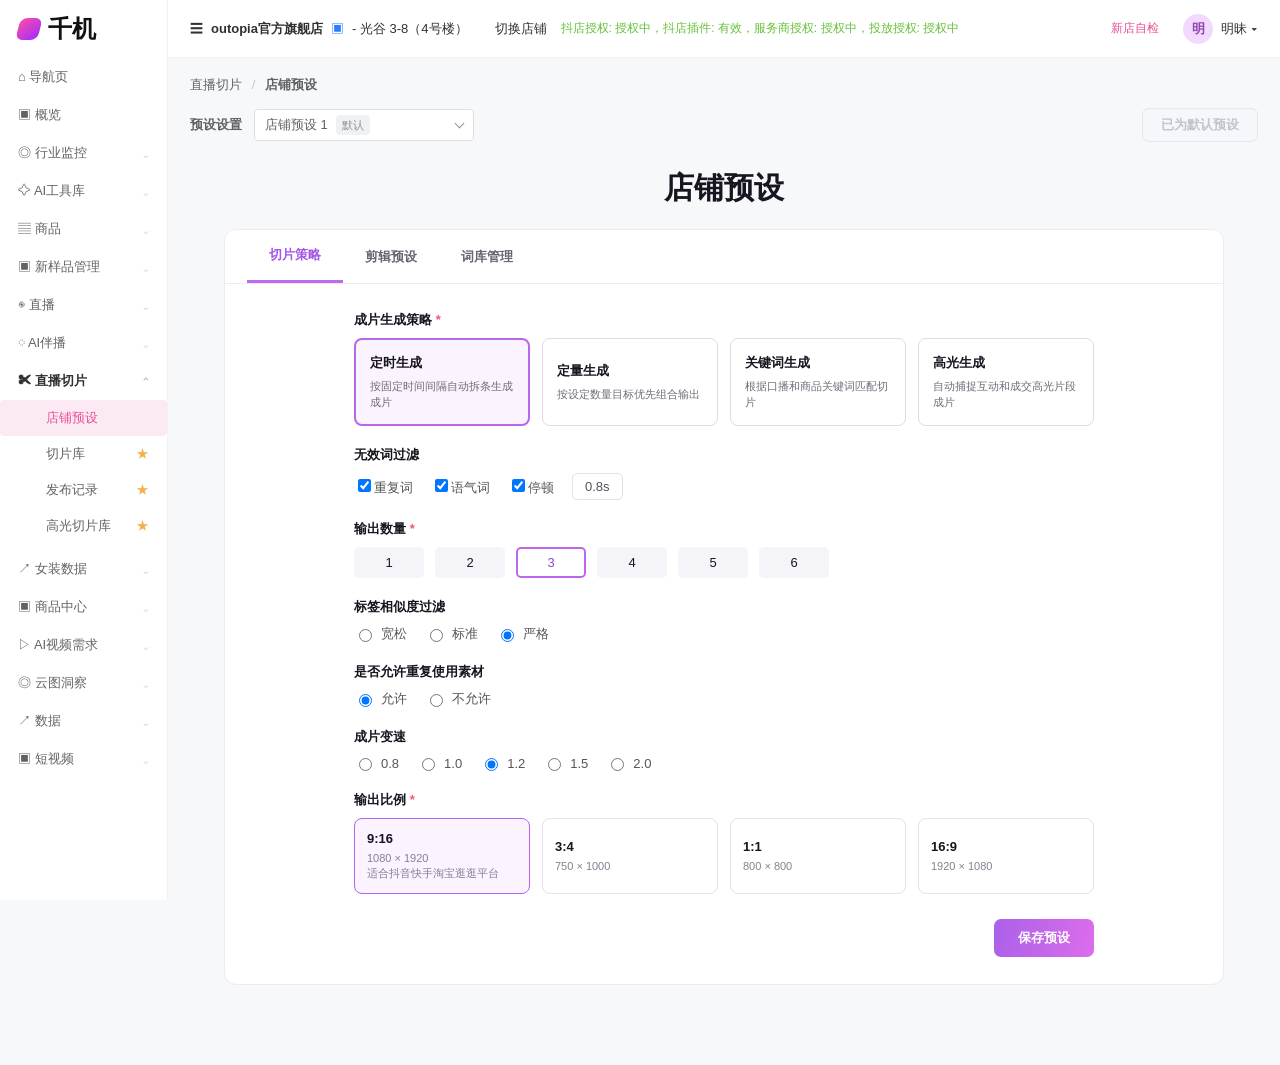
==== index.html @ 04acc9f8 "Publish AI auto slice shop presets prototype" ====
<!doctype html>
<html lang="zh-CN">
<head>
<meta charset="UTF-8"><meta name="viewport" content="width=device-width,initial-scale=1.0">
<title>AI 自动切片_店铺预设页</title>
<style>
:root{--pink:#e94f95;--pink2:#ff6aa8;--bg:#f7f8fa;--line:#edf0f4;--text:#303133;--muted:#909399;--green:#67c23a;--red:#f56c6c;--sidebar:#fff;--active:#fbeaf3}*{box-sizing:border-box}body{margin:0;background:var(--bg);color:var(--text);font:13px -apple-system,BlinkMacSystemFont,"PingFang SC","Microsoft YaHei",sans-serif}button,input,select{font:inherit}button{cursor:pointer;border:0;background:none;color:inherit}.shell{display:flex;min-height:100vh}.sidebar{width:168px;background:var(--sidebar);border-right:1px solid #f0f2f5;flex:none;position:sticky;top:0;height:100vh;overflow:auto}.logo{height:58px;display:flex;align-items:center;gap:8px;padding:0 18px;font-size:24px;font-weight:800;color:#111}.logo i{width:22px;height:22px;border-radius:7px;background:linear-gradient(135deg,#ff4da6,#a12cff);transform:skewX(-14deg)}.menu{width:100%;display:flex;align-items:center;gap:8px;padding:10px 18px;color:#606266;text-align:left}.menu:hover{background:#fafafa}.menu.active{color:#303133;font-weight:600}.caret{margin-left:auto;color:#c0c4cc}.sub{padding:0 0 6px}.sub button{width:100%;display:flex;align-items:center;justify-content:space-between;padding:9px 18px 9px 46px;color:#606266;text-align:left}.sub button.active{background:var(--active);color:var(--pink);border-radius:4px}.star{color:#f2b24d}.main{flex:1;min-width:0}.top{height:58px;background:#fff;border-bottom:1px solid #f0f2f5;display:flex;align-items:center;justify-content:space-between;padding:0 22px}.store{display:flex;align-items:center;gap:8px;color:#303133}.store b{font-weight:600}.auth{color:#67c23a;font-size:12px}.right{display:flex;align-items:center;gap:18px}.check{color:var(--pink);font-size:12px}.user{display:flex;align-items:center;gap:8px}.avatar{width:30px;height:30px;border-radius:50%;background:#f3d9ff;color:#8e44ad;display:grid;place-items:center;font-weight:700}.content{padding:18px 22px 40px}.crumb{color:#606266;margin-bottom:16px}.crumb span{color:#c0c4cc;margin:0 6px}.filters{display:flex;gap:14px;align-items:center;flex-wrap:wrap;margin-bottom:16px}.label{color:#606266}.date,.input,.select{height:32px;border:1px solid #dcdfe6;border-radius:4px;background:#fff;padding:0 10px;color:#606266}.date{width:240px}.input{width:170px}.select{width:140px}.search{height:32px;padding:0 16px;background:var(--pink);color:#fff;border-radius:4px}.reset{height:32px;padding:0 16px;border:1px solid #dcdfe6;background:#fff;border-radius:4px}.table{width:100%;border-collapse:collapse;min-width:980px}.table th{text-align:left;color:#909399;font-weight:500;padding:13px 12px;border-bottom:1px solid var(--line);background:#fafafa}.table td{padding:18px 12px;border-bottom:1px solid var(--line);vertical-align:middle}.source{display:flex;align-items:center;gap:10px}.thumb{width:42px;height:42px;border-radius:4px;background:#f2e3d6;display:grid;place-items:center;position:relative;overflow:hidden}.thumb:before{content:"";width:20px;height:20px;border-radius:50%;background:#d9b59a}.thumb:after{content:"▶";position:absolute;color:#fff;font-size:12px;text-shadow:0 1px 3px #0008}.meta b{display:block;font-weight:600}.meta small{color:#909399}.badge{display:inline-flex;align-items:center;gap:4px;border:1px solid;border-radius:3px;padding:1px 7px;font-size:12px}.ok{color:#67c23a;border-color:#c2e7b0;background:#f0f9eb}.bad{color:#f56c6c;border-color:#fbc4c4;background:#fef0f0}.run{color:#e6a23c;border-color:#f5dab1;background:#fdf6ec}.progress{display:flex;align-items:center;gap:10px;color:#606266}.bar{width:110px;height:6px;background:#f2f2f2;border-radius:6px;overflow:hidden}.bar i{display:block;height:100%;background:var(--pink)}.view{color:var(--pink)}.delete{color:var(--pink);margin-left:10px}.pager{display:flex;justify-content:flex-end;align-items:center;gap:10px;margin-top:16px;color:#606266}.pager select,.pager input{height:30px;border:1px solid #dcdfe6;border-radius:4px;background:#fff}.page{width:30px;height:30px;border:1px solid #dcdfe6;border-radius:4px;background:#fff}.page.current{background:var(--pink);color:#fff;border-color:var(--pink)}.toast{position:fixed;top:20px;left:50%;transform:translateX(-50%) translateY(-8px);background:#fff;border:1px solid #ebeef5;box-shadow:0 4px 16px #0001;border-radius:4px;padding:10px 16px;opacity:0;transition:.2s}.toast.show{opacity:1;transform:translateX(-50%)}.modal{position:fixed;inset:0;background:#0004;display:none;place-items:center}.modal.show{display:grid}.box{width:460px;background:#fff;border-radius:6px;padding:22px}.box h3{margin:0 0 16px}.box input,.box textarea{width:100%;border:1px solid #dcdfe6;border-radius:4px;padding:8px}.box textarea{height:90px;margin-top:12px}.box-actions{display:flex;justify-content:flex-end;gap:8px;margin-top:16px}@media(max-width:900px){.sidebar{display:none}.filters{align-items:stretch}.date,.input,.select{width:100%}}
</style>
<style>
.preset-page{background:#f7f8fa;min-height:calc(100vh - 95px);padding:8px 34px 40px;color:#17151f}.preset-hero{text-align:center;margin:4px 0 20px}.preset-hero h1{font-size:30px;margin:0 0 5px;font-weight:800}.preset-hero p{margin:0;color:#777487}.preset-modes{display:flex;background:#fff;border-radius:12px;box-shadow:0 5px 18px #391e570f;width:500px;max-width:100%;margin:0 auto 20px;padding:5px}.preset-modes button{flex:1;padding:12px;border-radius:10px;color:#55505f;font-weight:600}.preset-modes button.on{background:linear-gradient(100deg,#ad65ed,#de6fee);color:#fff}.preset-card{background:#fff;border:1px solid #eceaf2;border-radius:12px;max-width:1000px;margin:auto}.preset-tabs{display:flex;border-bottom:1px solid #eceaf2;padding:0 22px}.preset-tabs button{padding:16px 22px;color:#696573;font-weight:600}.preset-tabs button.on{color:#a356e7;border-bottom:3px solid #bf6bef}.preset-form{max-width:850px;margin:auto;padding:27px 55px}.preset-form>label{display:block;font-weight:700;margin:0 0 9px}.preset-form>label:not(:first-child){margin-top:20px}.preset-form em{color:#f05575;font-style:normal}.preset-select{width:100%;text-align:left;border:1px solid #dedbe6;border-radius:7px;height:40px;padding:0 13px;color:#aaa;background:#fff}.preset-checks,.preset-radios{display:flex;gap:18px;align-items:center;flex-wrap:wrap;color:#555}.preset-checks a{color:#a356e7}.preset-checks span{border:1px solid #e3e0e8;border-radius:5px;padding:5px 12px;color:#56515e}.preset-pills{display:flex;gap:11px}.preset-pills button{width:70px;height:31px;background:#f5f4f8;border-radius:5px}.preset-pills button.on{background:#fff;border:2px solid #bc67ec;color:#8e46cb}.preset-strategy{display:grid;grid-template-columns:repeat(4,1fr);gap:12px}.preset-strategy button{border:1px solid #dedbe6;border-radius:8px;text-align:left;padding:14px}.preset-strategy button.on{border:2px solid #b966e9;background:#fbf4ff}.preset-strategy b{display:block;margin-bottom:6px}.preset-strategy small{color:#716c79;line-height:1.4}.preset-radios label{display:flex;gap:6px;align-items:center}.preset-ratios{display:grid;grid-template-columns:repeat(4,1fr);gap:12px}.preset-ratios button{border:1px solid #e5e1ea;border-radius:8px;text-align:left;padding:12px;min-height:72px}.preset-ratios button.on{border-color:#b762ea;background:#fbf3ff}.preset-ratios b{display:block}.preset-ratios small{display:block;color:#85818e;font-size:11px;margin-top:5px;line-height:1.35}.preset-actions{display:flex;justify-content:flex-end;gap:9px;margin-top:25px}.preset-actions>button:first-child:not(.primary-preset){border:1px solid #e0dce7;border-radius:7px;padding:9px 20px;background:#fff}.primary-preset{background:linear-gradient(100deg,#aa61e9,#dc6deb);color:#fff;border-radius:7px;padding:10px 24px;font-weight:700}.default-preset-btn{border:1px solid #dcdfe6;border-radius:7px;padding:10px 20px;background:#fff;color:#606266;font-weight:600;cursor:pointer}.default-preset-btn:hover:not(:disabled){border-color:#e94f95;color:#e94f95}.default-preset-btn:disabled{background:#f5f7fa;border-color:#e4e7ed;color:#c0c4cc;cursor:not-allowed}@media(max-width:700px){.preset-page{padding:10px 12px}.preset-form{padding:24px 18px}.preset-strategy,.preset-ratios{grid-template-columns:1fr 1fr}.preset-pills{flex-wrap:wrap}}
</style><style>.preset-modes button:first-child{display:none!important}.preset-modes{width:360px!important}</style><style id="editor-css">
.ed{display:flex;flex-direction:column;height:calc(100vh - 54px);background:#f4f5f7;color:#1d1a24;margin:-8px -34px -40px}.ed-top{height:52px;background:#fff;border-bottom:1px solid #eceaf1;display:flex;align-items:center;padding:0 16px;gap:12px}.ed-top .back{border:1px solid #e4e0ea;border-radius:6px;height:30px;padding:0 10px;color:#5c5666}.ed-top b{font-size:15px}.ed-top .spacer{flex:1}.ed-next{background:#e94f95;color:#fff;border-radius:6px;height:32px;padding:0 16px;font-weight:600}.ed-body{flex:1;display:grid;grid-template-columns:92px 1fr 320px;min-height:0}.ed-tools{background:#fff;border-right:1px solid #eceaf1;display:flex;flex-direction:column;padding:8px 6px;gap:4px}.ed-tools button{border-radius:8px;padding:10px 4px;color:#5d5866;font-size:12px;line-height:1.25}.ed-tools button.on{background:#fff0f6;color:#e94f95;font-weight:700}.ed-stage{display:flex;flex-direction:column;min-width:0;background:#f7f8fa}.ed-stage-bar{display:flex;justify-content:flex-end;gap:8px;padding:10px 14px}.ed-stage-bar button{border:1px solid #e4e0ea;background:#fff;border-radius:6px;height:28px;padding:0 10px;font-size:12px;color:#5c5666}.ed-canvas-wrap{flex:1;display:flex;align-items:center;justify-content:center;min-height:0}.ed-canvas{width:240px;aspect-ratio:9/16;background:linear-gradient(180deg,#2a2433,#16131c);border-radius:10px;box-shadow:0 12px 30px #1b12261f;position:relative;overflow:hidden;color:#fff}.ed-canvas .cap{position:absolute;left:8%;right:8%;bottom:18%;text-align:center;font-weight:800;font-size:18px;text-shadow:0 2px 0 #000,0 0 8px #000;line-height:1.25}.ed-canvas .badge{position:absolute;left:10px;top:10px;background:#e94f95;border-radius:4px;font-size:11px;padding:2px 6px}.ed-side{background:#fff;border-left:1px solid #eceaf1;display:flex;flex-direction:column;min-height:0}.ed-side h3{margin:0;padding:12px 14px 8px;font-size:14px;display:flex;align-items:center;justify-content:space-between}.ed-switch{width:36px;height:20px;border-radius:10px;background:#e94f95;position:relative}.ed-switch i{position:absolute;right:2px;top:2px;width:16px;height:16px;border-radius:50%;background:#fff}.ed-side .add{margin:0 14px 8px;border:1px dashed #e94f95;color:#e94f95;border-radius:6px;height:32px;font-weight:600}.ed-list{overflow:auto;flex:1;padding:0 10px 8px}.ed-item{border:1px solid #eeeaf2;border-radius:8px;padding:8px;margin-bottom:8px;cursor:pointer}.ed-item.on{border-color:#e94f95;background:#fff7fb}.ed-item header{display:flex;justify-content:space-between;color:#8a8494;font-size:11px;margin-bottom:4px}.ed-item header button{color:#c4becb}.ed-item input{width:100%;border:0;background:transparent;font-weight:600;color:#241f2b}.ed-props{border-top:1px solid #eeeaf2;padding:10px 14px 12px;display:grid;grid-template-columns:1fr 1fr;gap:8px}.ed-props label{font-size:11px;color:#7a7484;display:flex;flex-direction:column;gap:4px}.ed-props input,.ed-props select{border:1px solid #e6e2eb;border-radius:5px;height:28px;padding:0 6px;background:#fff}.ed-props .full{grid-column:1/-1}.ed-seg{display:flex;background:#f4f2f6;border-radius:6px;padding:2px}.ed-seg button{flex:1;height:26px;border-radius:5px;color:#666}.ed-seg button.on{background:#fff;color:#e94f95;font-weight:700}.ed-tl{height:168px;background:#fff;border-top:1px solid #eceaf1;display:flex;flex-direction:column}.ed-tl-bar{height:40px;display:flex;align-items:center;gap:6px;padding:0 10px;border-bottom:1px solid #f0eef3}.ed-tl-bar button{width:28px;height:28px;border-radius:6px;color:#5d5866}.ed-tl-bar button:hover{background:#f6f4f8}.ed-time{margin-left:8px;font-variant-numeric:tabular-nums;color:#3d3846;font-size:12px}.ed-tl-bar .spacer{flex:1}.ed-zoom{width:110px}.ed-track{flex:1;position:relative;margin:10px 12px;background:#f7f5f9;border-radius:8px;overflow:hidden}.ed-clip{position:absolute;top:16px;bottom:16px;left:4%;background:linear-gradient(90deg,#ffd6e8,#f7b4d2);border-radius:6px;border:1px solid #e94f95}.ed-playhead{position:absolute;top:0;bottom:0;width:2px;background:#e94f95}.ed-playhead:before{content:"";position:absolute;top:0;left:-5px;border:6px solid transparent;border-top-color:#e94f95}.ed-panel-note{padding:16px;color:#6d6776;font-size:13px;line-height:1.6}
<style id="editor-embedded-fix">.preset-form:has(.ed){padding:0!important;max-width:none!important}.preset-form .ed{margin:0;height:760px;min-height:0;border-radius:0 0 12px 12px}.preset-form:has(.ed){border-radius:0 0 12px 12px}</style><style id="lexicon-css">
.lex{padding:22px 34px 34px;min-height:620px;color:#303133}
.lex-head{display:flex;align-items:baseline;gap:12px;margin-bottom:18px}
.lex-head b{font-size:16px;font-weight:700}
.lex-head span{color:#909399;font-size:13px}
.lex-bar{display:flex;align-items:center;gap:12px;margin-bottom:16px}
.lex-search{position:relative;width:280px}
.lex-search input{width:100%;height:32px;border:1px solid #dcdfe6;border-radius:4px;padding:0 32px 0 12px;outline:none}
.lex-search input:focus{border-color:#e94f95}
.lex-search i{position:absolute;right:10px;top:8px;color:#c0c4cc;font-style:normal}
.lex-bar .spacer{flex:1}
.lex-btn{height:32px;padding:0 16px;border-radius:4px;font-size:13px}
.lex-btn.ghost{background:#fff;border:1px solid #f5c2d6;color:#e94f95}
.lex-btn.solid{background:#e94f95;color:#fff}
.lex-pools{display:grid;grid-template-columns:1fr 1fr;gap:20px;margin-top:10px}
.lex-pool{border:1px solid #e8e6ef;border-radius:10px;background:#fff;padding:16px;min-height:360px;display:flex;flex-direction:column}
.lex-pool-header{display:flex;align-items:center;justify-content:space-between;margin-bottom:14px;padding-bottom:10px;border-bottom:1px dashed #edeaf2}
.lex-pool-title{display:flex;align-items:center;gap:8px;font-weight:700;font-size:14px}
.lex-pool-title i{width:8px;height:8px;border-radius:50%;display:inline-block}
.lex-pool.hot .lex-pool-title i{background:#e94f95}
.lex-pool.forbidden .lex-pool-title i{background:#f56c6c}
.lex-pool-count{font-size:12px;color:#909399}
.lex-tags{display:flex;flex-wrap:wrap;gap:10px;align-content:flex-start;flex:1}
.lex-tag{position:relative;display:inline-flex;align-items:center;background:#f7f6fa;border:1px solid #e4e0ec;border-radius:6px;padding:7px 14px;font-size:13px;color:#303133;transition:all .15s;cursor:default}
.lex-tag:hover{background:#fff;border-color:#e94f95;box-shadow:0 2px 8px #e94f9518}
.lex-tag-del{position:absolute;top:-7px;right:-7px;width:16px;height:16px;border-radius:50%;background:#e94f95;color:#fff;font-size:11px;line-height:15px;text-align:center;display:none;cursor:pointer;border:1px solid #fff;box-shadow:0 1px 3px #0003}
.lex-pool.forbidden .lex-tag-del{background:#f56c6c}
.lex-tag:hover .lex-tag-del{display:block}
.lex-tag-del:hover{transform:scale(1.15)}.lex-upload-card{border:1px solid #ebe7f2;border-radius:8px;padding:14px;background:#faf9fc;display:flex;flex-direction:column;justify-content:space-between}.lex-add-tag{justify-content:center;min-width:34px;padding:7px 12px;color:#e94f95;border-style:dashed;background:#fff;cursor:pointer;font-weight:700}.lex-pool.forbidden .lex-add-tag{color:#f56c6c}.lex-add-tag:hover{background:#fff7f7}
.lex-empty{padding:40px;text-align:center;color:#c0c4cc}
.lex-mask{position:fixed;inset:0;background:#0006;display:flex;align-items:center;justify-content:center;z-index:50}
.lex-dialog{width:420px;background:#fff;border-radius:8px;padding:20px 22px}
.lex-dialog h4{margin:0 0 16px;font-size:16px}
.lex-dialog input{width:100%;height:36px;border:1px solid #dcdfe6;border-radius:4px;padding:0 12px}
.lex-dialog input:focus{border-color:#e94f95;outline:none}
.lex-dialog .row{display:flex;justify-content:flex-end;gap:10px;margin-top:18px}
.lex-count{margin-left:8px;color:#c0c4cc;font-size:12px}
.preset-setting .default-preset-btn{margin-left:auto;flex-shrink:0;min-height:32px;padding:7px 18px}
.preset-tab-actions{margin:0;padding:25px 55px 27px}.preset-form:has(#editorHost) .ed{height:672px}.preset-form:has(#lexiconHost) .lex{min-height:530px}.preset-tab-actions .primary-preset{flex-shrink:0}@media(max-width:700px){.preset-tab-actions{padding:24px 18px}}
</style><style id="preset-setting-css">.preset-setting{display:flex;align-items:center;gap:12px;margin:-2px 0 14px;color:#606266}.preset-setting[hidden]{display:none}.preset-setting label{font-weight:600}.preset-setting #presetSelect{display:none}.preset-picker{position:relative;width:220px}.preset-picker-trigger{display:flex;align-items:center;gap:8px;width:100%;height:32px;border:1px solid #dcdfe6;border-radius:4px;background:#fff;color:#606266;padding:0 10px;text-align:left}.preset-picker-trigger:focus-visible,.preset-picker-trigger[aria-expanded="true"]{outline:none;border-color:#e94f95}.preset-picker-arrow{margin-left:auto;width:7px;height:7px;border-right:1px solid #909399;border-bottom:1px solid #909399;transform:rotate(45deg);margin-top:-4px}.preset-default-badge{display:inline-flex;align-items:center;padding:2px 6px;background:#f0f1f3;border-radius:4px;color:#909399;font-size:11px;line-height:16px;font-weight:400;white-space:nowrap}.preset-picker-menu{position:absolute;top:calc(100% + 6px);left:0;right:0;z-index:20;padding:5px 0;border:1px solid #e4e7ed;border-radius:6px;background:#fff;box-shadow:0 6px 18px #00000014}.preset-picker-menu[hidden]{display:none}.preset-picker-option{display:flex;align-items:center;gap:8px;width:100%;padding:9px 12px;text-align:left;color:#606266}.preset-picker-option:hover,.preset-picker-option:focus-visible{outline:none;background:#f7f6fa}.preset-picker-option[aria-selected="true"]{color:#a356e7;background:#fbf4ff}</style></head><body>
<div class="shell"><aside class="sidebar"><div class="logo"><i></i>千机</div><button class="menu">⌂ 导航页</button><button class="menu">▣ 概览</button><button class="menu">◎ 行业监控 <span class="caret">⌄</span></button><button class="menu">✧ AI工具库 <span class="caret">⌄</span></button><button class="menu">▤ 商品 <span class="caret">⌄</span></button><button class="menu">▣ 新样品管理 <span class="caret">⌄</span></button><button class="menu">◉ 直播 <span class="caret">⌄</span></button><button class="menu">◌ AI伴播 <span class="caret">⌄</span></button><button class="menu active">✂ 直播切片 <span class="caret">⌃</span></button><div class="sub"><button data-tab="library">切片库 <span class="star">★</span></button><button data-tab="record">发布记录 <span class="star">★</span></button><button data-tab="highlight" class="active">高光切片库 <span class="star">★</span></button></div><button class="menu">↗ 女装数据 <span class="caret">⌄</span></button><button class="menu">▣ 商品中心 <span class="caret">⌄</span></button><button class="menu">▷ AI视频需求 <span class="caret">⌄</span></button><button class="menu">◎ 云图洞察 <span class="caret">⌄</span></button><button class="menu">↗ 数据 <span class="caret">⌄</span></button><button class="menu">▣ 短视频 <span class="caret">⌄</span></button></aside>
<main class="main"><header class="top"><div class="store">☰ <b>outopia官方旗舰店</b> <span style="color:#2f7cff">▣</span> - 光谷 3-8（4号楼）　<button id="switch">切换店铺</button><span class="auth">抖店授权: 授权中，抖店插件: 有效，服务商授权: 授权中，投放授权: 授权中</span></div><div class="right"><button class="check" id="selfCheck">新店自检</button><div class="user"><div class="avatar">明</div>明昧 ▾</div></div></header><section class="content"><div class="crumb">直播切片 <span>/</span> <b id="crumb">高光切片库</b></div><div id="presetSetting" class="preset-setting" hidden><label>预设设置</label><select id="presetSelect"><option>店铺预设 1</option><option>店铺预设 2</option></select><button class="default-preset-btn" id="btnSetDefault">作为默认预设</button></div><div id="panel"></div></section></main></div>
<div class="toast" id="toast"></div><div class="modal" id="modal"><div class="box"><h3>创建直播切片任务</h3><input id="session" placeholder="请输入直播场次 ID"><textarea id="desc" placeholder="可选，填写任务说明"></textarea><div class="box-actions"><button class="reset" id="cancel">取消</button><button class="search" id="save">创建任务</button></div></div></div>
<script>
const $=s=>document.querySelector(s),$$=s=>[...document.querySelectorAll(s)];let currentDefaultPreset = '店铺预设 1';
function updateDefaultButton(){renderPresetPicker();const sel=$('#presetSelect');const btn=$('#btnSetDefault');if(!btn||!sel)return;const cur=sel.value;if(cur===currentDefaultPreset){btn.disabled=true;btn.textContent='已为默认预设';}else{btn.disabled=false;btn.textContent='作为默认预设';}}
function renderPresetPicker(){
 const select=$('#presetSelect');if(!select)return;
 let picker=$('#presetPicker');
 if(!picker){
  picker=document.createElement('div');picker.id='presetPicker';picker.className='preset-picker';
  picker.innerHTML='<button type="button" class="preset-picker-trigger" aria-label="预设设置" aria-haspopup="listbox" aria-expanded="false" aria-controls="presetPickerMenu"></button><div id="presetPickerMenu" class="preset-picker-menu" role="listbox" aria-label="预设设置" hidden></div>';
  select.after(picker);
  const trigger=picker.querySelector('button');const menu=picker.querySelector('[role="listbox"]');
  const close=()=>{menu.hidden=true;trigger.setAttribute('aria-expanded','false')};
  const open=()=>{menu.hidden=false;trigger.setAttribute('aria-expanded','true')};
  trigger.onclick=()=>{if(menu.hidden)open();else close()};
  trigger.onkeydown=e=>{if(e.key==='ArrowDown'||e.key==='ArrowUp'){e.preventDefault();open();const options=[...menu.children];(options.find(b=>b.getAttribute('aria-selected')==='true')||options[0])?.focus()}};
  picker.onkeydown=e=>{if(e.key==='Escape'){e.preventDefault();close();trigger.focus()}if(e.target.getAttribute('role')==='option'&&(e.key==='ArrowDown'||e.key==='ArrowUp')){e.preventDefault();const options=[...menu.children];options[(options.indexOf(e.target)+(e.key==='ArrowDown'?1:-1)+options.length)%options.length].focus()}};
  picker.onfocusout=e=>{if(!picker.contains(e.relatedTarget))close()};
  document.addEventListener('click',e=>{if(!picker.contains(e.target))close()});
 }
 const trigger=picker.querySelector('button');const menu=picker.querySelector('[role="listbox"]');
 const nameContent=value=>{const fragment=document.createDocumentFragment();const name=document.createElement('span');name.textContent=value;fragment.appendChild(name);if(value===currentDefaultPreset){const badge=document.createElement('span');badge.className='preset-default-badge';badge.textContent='默认';fragment.appendChild(badge)}return fragment};
 trigger.replaceChildren(nameContent(select.value));const arrow=document.createElement('span');arrow.className='preset-picker-arrow';arrow.setAttribute('aria-hidden','true');trigger.appendChild(arrow);
 menu.replaceChildren();
 [...select.options].forEach(option=>{const button=document.createElement('button');button.type='button';button.className='preset-picker-option';button.setAttribute('role','option');button.setAttribute('aria-selected',String(option.value===select.value));button.appendChild(nameContent(option.value));button.onclick=()=>{select.value=option.value;menu.hidden=true;trigger.setAttribute('aria-expanded','false');select.dispatchEvent(new Event('change',{bubbles:true}));updateDefaultButton();trigger.focus()};menu.appendChild(button)});
}
let active='highlight';
const data={library:{title:'切片库',rows:[['1024','技术测试','常规切片','2026-10-09 10:36:49','已完成','5/5','淮川'],['1023','技术测试','商品切片','2026-10-09 10:22:18','处理中','3/5','淮川'],['1022','秋冬新品专场','常规切片','2026-10-08 18:42:11','执行失败','4/5','淮川']]},record:{title:'发布记录',rows:[['0098','技术测试-高光01','抖音 / 快手','2026-10-09 11:04:22','已发布','100%','明昧'],['0097','秋冬新品专场-03','抖音','2026-10-08 19:20:08','发布中','68%','明昧'],['0096','品牌直播间-02','快手 / 视频号','2026-10-08 16:38:41','发布失败','45%','明昧']]},highlight:{title:'高光切片库',rows:[['13','技术测试','2026-10-09 10:36:49','执行完成','100%','淮川','5/5'],['12','技术测试','2026-10-09 10:36:49','执行完成','100%','淮川','5/5'],['11','--','2026-10-09 10:36:49','执行失败','95%','淮川','5/5'],['10','--','2026-10-09 10:35:34','执行失败','93%','淮川','4/5']]}};
function toast(m){let t=$('#toast');t.textContent=m;t.classList.add('show');setTimeout(()=>t.classList.remove('show'),1800)}
function render(k){active=k;$$('[data-tab]').forEach(x=>x.classList.toggle('active',x.dataset.tab===k));const ps=$('#presetSetting');if(ps)ps.hidden=k!=='preset';if(k==='preset'){$('#crumb').textContent='店铺预设';$('#panel').innerHTML='';return}let d=data[k];$('#crumb').textContent=d.title;$$('[data-tab]').forEach(x=>x.classList.toggle('active',x.dataset.tab===k));let status=k==='record'?'发布状态':'任务状态',statusOptions=k==='record'?'<option>全部发布状态</option><option>已发布</option><option>发布中</option><option>发布失败</option>':'<option>全部任务状态</option><option>执行完成</option><option>处理中</option><option>执行失败</option>';let rows=d.rows.map(r=>{let statusText=k==='highlight'?r[3]:r[4],pct=k==='highlight'?r[4]:r[5],cls=/完成|发布$/.test(statusText)?'ok':/失败/.test(statusText)?'bad':'run',progress=parseInt(pct);return `<tr><td>${r[0]}</td><td><div class="source"><div class="thumb"></div><div class="meta"><b>${r[1]}</b><small>${k==='record'?'发布渠道：'+r[2]:'已生成高光数：'+(k==='highlight'?r[6]:r[5])}</small></div></div></td><td>${k==='highlight'?r[2].replace(' ','<br>'):r[3].replace(' ','<br>')}</td><td><span class="badge ${cls}">${statusText}</span></td><td><div class="progress"><div class="bar"><i style="width:${progress}%"></i></div>${pct}</div></td><td>${k==='highlight'?r[5]:r[6]}</td><td><button class="view">查看</button><button class="delete">删除</button></td></tr>`}).join('');$('#panel').innerHTML=`<div class="filters"><span class="label">创建时间：</span><input class="date" placeholder="开始时间 - 结束时间"><span class="label">直播场次 ID：</span><input class="input" placeholder="直播场次 ID"><span class="label">${status}：</span><select class="select">${statusOptions}</select><span class="label">关键词：</span><input class="input" placeholder="请输入关键词"><button class="search" id="searchBtn">搜索</button><button class="reset" id="resetBtn">重置</button></div><table class="table"><thead><tr><th>${k==='record'?'发布 ID':'任务 ID'}</th><th>${k==='record'?'视频名称':'来源素材'}</th><th>${k==='record'?'发布时间':'创建时间'}</th><th>${status}</th><th>进度</th><th>创建人</th><th>操作</th></tr></thead><tbody>${rows}</tbody></table><div class="pager"><span>共 ${d.rows.length} 条</span><select><option>20条/页</option><option>50条/页</option></select><button class="page">‹</button><button class="page current">1</button><button class="page">›</button><span>前往</span><input value="1" style="width:42px;text-align:center"><span>页</span></div>`;$('#searchBtn').onclick=()=>toast('已按当前条件筛选');$('#resetBtn').onclick=()=>{render(active);toast('筛选条件已重置')};$$('.view').forEach(b=>b.onclick=()=>toast('已打开详情'));$$('.delete').forEach(b=>b.onclick=()=>{if(confirm('确定删除这条记录吗？')){b.closest('tr').remove();toast('记录已删除')}})}
const preset=document.createElement('button');preset.dataset.tab='preset';preset.textContent='店铺预设';document.querySelector('.sub').insertBefore(preset,document.querySelector('.sub').firstElementChild);
function renderPreset(){return `<div class="preset-page"><div class="preset-hero"><h1>直播精剪</h1><p>智能直播拆条 + 配方短视频自动化剪辑</p></div><div class="preset-modes"><button>♙ 主播管理</button><button class="on">▣ 直播拆条</button><button>▶ 视频创作</button></div><div class="preset-card"><div class="preset-tabs"><button class="on">切片策略</button><button>剪辑预设</button><button>词库管理</button></div><div class="preset-form"><label>成片生成策略 <em>*</em></label><div class="preset-strategy"><button class="on"><b>定时生成</b><small>按固定时间间隔自动拆条生成成片</small></button><button><b>定量生成</b><small>按设定数量目标优先组合输出</small></button><button><b>关键词生成</b><small>根据口播和商品关键词匹配切片</small></button><button><b>高光生成</b><small>自动捕捉互动和成交高光片段成片</small></button></div><label>无效词过滤</label><div class="preset-checks"><label><input type="checkbox" checked>重复词</label><label><input type="checkbox" checked>语气词</label><label><input type="checkbox" checked>停顿</label><span>0.8s</span></div><label>输出数量 <em>*</em></label><div class="preset-pills"><button>1</button><button>2</button><button class="on">3</button><button>4</button><button>5</button><button>6</button></div><label>标签相似度过滤</label><div class="preset-radios"><label><input type="radio" name="ps">宽松</label><label><input type="radio" name="ps">标准</label><label><input type="radio" name="ps" checked>严格</label></div><label>是否允许重复使用素材</label><div class="preset-radios"><label><input type="radio" name="reuse" checked>允许</label><label><input type="radio" name="reuse">不允许</label></div><label>成片变速</label><div class="preset-radios"><label><input type="radio" name="pv">0.8</label><label><input type="radio" name="pv">1.0</label><label><input type="radio" name="pv" checked>1.2</label><label><input type="radio" name="pv">1.5</label><label><input type="radio" name="pv">2.0</label></div><label>输出比例 <em>*</em></label><div class="preset-ratios"><button class="on"><b>9:16</b><small>1080 × 1920<br>适合抖音快手淘宝逛逛平台</small></button><button><b>3:4</b><small>750 × 1000</small></button><button><b>1:1</b><small>800 × 800</small></button><button><b>16:9</b><small>1920 × 1080</small></button></div><div class="preset-actions"><button class="primary-preset" id="btnSavePreset">保存预设</button></div></div></div></div>`}

const editorState={tool:'字幕设置',playing:false,time:0,duration:67,zoom:1,subsOn:true,scope:'global',font:'思源黑体',color:'#ffffff',stroke:'#000000',size:32,x:50,y:78,w:84,h:18,active:0,caps:[{t:'00:02-00:06',text:'这款凉感面料上身很舒服'},{t:'00:08-00:12',text:'今天直播间专属价'},{t:'00:14-00:18',text:'点击下方链接马上拍'}]};
function renderEditor(){const caps=editorState.caps.map((c,i)=>`<div class="ed-item ${i===editorState.active?'on':''}" data-cap="${i}"><header><span>${c.t}</span><button data-del="${i}">删除</button></header><input data-edit="${i}" value="${c.text.replace(/"/g,'&quot;')}"></div>`).join('');const tools=['字幕设置','转场特效','BGM库','马赛克','贴纸'].map(t=>`<button data-tool="${t}" class="${editorState.tool===t?'on':''}">${t}</button>`).join('');const side=editorState.tool==='字幕设置'?`<div class="ed-props"><div class="ed-seg full"><button data-scope="global" class="${editorState.scope==='global'?'on':''}">全局设置</button><button data-scope="single" class="${editorState.scope==='single'?'on':''}">单个设置</button></div><label>字体<select id="edFont"><option>思源黑体</option><option>阿里巴巴普惠体</option><option>站酷快乐体</option></select></label><label>字号<input id="edSize" type="number" value="${editorState.size}"></label><label>颜色<input id="edColor" type="color" value="${editorState.color}"></label><label>描边<input id="edStroke" type="color" value="${editorState.stroke}"></label><label>水平<input id="edX" type="number" value="${editorState.x}"></label><label>垂直<input id="edY" type="number" value="${editorState.y}"></label><label>宽度<input id="edW" type="number" value="${editorState.w}"></label><label>高度<input id="edH" type="number" value="${editorState.h}"></label></div>`:`<div class="ed-panel-note"><b>${editorState.tool}</b><br>原型面板已接通，可继续配置${editorState.tool}。</div>`;const mm=String(Math.floor(editorState.time/60)).padStart(2,'0'),ss=String(editorState.time%60).padStart(2,'0'),dm=String(Math.floor(editorState.duration/60)).padStart(2,'0'),ds=String(editorState.duration%60).padStart(2,'0'),cap=editorState.caps[editorState.active];return `<div class="ed"><div class="ed-body"><div class="ed-tools">${tools}</div><div class="ed-stage"><div class="ed-canvas-wrap"><div class="ed-canvas" id="edCanvas"><span class="badge">9:16</span><div class="cap" id="capPreview" style="color:${editorState.color};font-size:${Math.max(14,editorState.size/2)}px;-webkit-text-stroke:1px ${editorState.stroke};left:${editorState.x-editorState.w/2}%;width:${editorState.w}%;bottom:${100-editorState.y}%">${editorState.subsOn&&cap?cap.text:''}</div></div></div></div><aside class="ed-side">${side}</aside></div></div>`}
function mountEditor(root){root.innerHTML=renderEditor();root.querySelectorAll('[data-tool]').forEach(b=>b.onclick=()=>{editorState.tool=b.dataset.tool;mountEditor(root)});root.querySelectorAll('[data-cap]').forEach(b=>b.onclick=e=>{if(e.target.dataset.del||e.target.dataset.edit)return;editorState.active=+b.dataset.cap;mountEditor(root)});root.querySelectorAll('[data-del]').forEach(b=>b.onclick=e=>{e.stopPropagation();editorState.caps.splice(+b.dataset.del,1);editorState.active=Math.max(0,editorState.caps.length-1);mountEditor(root)});root.querySelectorAll('[data-edit]').forEach(inp=>inp.oninput=()=>{editorState.caps[+inp.dataset.edit].text=inp.value;const p=root.querySelector('#capPreview');if(p)p.textContent=editorState.subsOn?inp.value:''});const add=root.querySelector('#addCap');if(add)add.onclick=()=>{const n=editorState.caps.length+1;editorState.caps.push({t:`00:${String(n*4).padStart(2,'0')}-00:${String(n*4+3).padStart(2,'0')}`,text:'新字幕'});editorState.active=editorState.caps.length-1;mountEditor(root)};root.querySelectorAll('[data-scope]').forEach(b=>b.onclick=()=>{editorState.scope=b.dataset.scope;mountEditor(root)});const bind=(id,key,num)=>{const el=root.querySelector(id);if(el)el.onchange=el.oninput=()=>{editorState[key]=num?+el.value:el.value;const p=root.querySelector('#capPreview');if(p){p.style.color=editorState.color;p.style.fontSize=Math.max(14,editorState.size/2)+'px';p.style.webkitTextStroke='1px '+editorState.stroke;p.style.left=(editorState.x-editorState.w/2)+'%';p.style.width=editorState.w+'%';p.style.bottom=(100-editorState.y)+'%'}}};bind('#edFont','font',0);bind('#edSize','size',1);bind('#edColor','color',0);bind('#edStroke','stroke',0);bind('#edX','x',1);bind('#edY','y',1);bind('#edW','w',1);bind('#edH','h',1);const tog=root.querySelector('#subToggle');if(tog)tog.onclick=()=>{editorState.subsOn=!editorState.subsOn;const p=root.querySelector('#capPreview');if(p)p.textContent=editorState.subsOn?(editorState.caps[editorState.active]?.text||''):''};const back=root.querySelector('#edBack');if(back)back.onclick=()=>openPreset('base');const next=root.querySelector('#edNext');if(next)next.onclick=()=>toast('已进入下一步：发布设置');root.querySelectorAll('[data-act]').forEach(b=>b.onclick=()=>toast(b.textContent+'（原型）'));root.querySelectorAll('[data-tl]').forEach(b=>b.onclick=()=>{const k=b.dataset.tl;if(k==='play'){editorState.playing=!editorState.playing;b.textContent=editorState.playing?'⏸':'▶';toast(editorState.playing?'开始播放':'已暂停');return}toast({undo:'已撤销',redo:'已重做',split:'已在播放头分割',del:'已删除选中片段',snap:'吸附已切换'}[k]||'已操作')});const z=root.querySelector('#edZoom');if(z)z.oninput=()=>{editorState.zoom=+z.value;const c=root.querySelector('.ed-clip');if(c)c.style.width=(72*editorState.zoom)+'%'};const font=root.querySelector('#edFont');if(font)font.value=editorState.font}

const lexiconState={hotWords:['湿剃','干剃','剃','剃须刀','飞利浦'],forbiddenWords:['第一','全网最低','秒杀','绝对','治愈'],query:'',targetPool:'hot'};
function renderLexicon(root){
 const q=lexiconState.query.trim();
 const filterWords=(list)=>list.map((w,i)=>({w,i})).filter(x=>!q||x.w.includes(q));
 const hotFiltered=filterWords(lexiconState.hotWords);
 const forbiddenFiltered=filterWords(lexiconState.forbiddenWords);
 const renderTag=(x,type)=>`<div class="lex-tag" data-type="${type}"><span>${x.w}</span><span class="lex-tag-del" data-deltype="${type}" data-delidx="${x.i}" title="删除">×</span></div>`;
 const hotHtml=hotFiltered.map(x=>renderTag(x,'hot')).join('')+`<div class="lex-tag lex-add-tag" data-addpool="hot" title="添加热词">+</div>`;
 const forbiddenHtml=forbiddenFiltered.map(x=>renderTag(x,'forbidden')).join('')+`<div class="lex-tag lex-add-tag" data-addpool="forbidden" title="添加违禁词">+</div>`;
 const totalUsed=lexiconState.hotWords.join('').length+lexiconState.forbiddenWords.join('').length;
 root.innerHTML=`<div class="lex"><div class="lex-head"><b>词库检测</b><span>支持人名、专有词等热词识别优化，以及违禁词自动过滤，最多支持340个字符</span><span class="lex-count">${totalUsed}/340</span></div><div class="lex-bar"><div class="lex-search"><input id="lxSearch" placeholder="输入关键词搜索" value="${q.replace(/"/g,'&quot;')}"><i>⌕</i></div><div class="spacer"></div><button class="lex-btn solid" id="lxUpload">批量上传</button></div><div class="lex-pools"><div class="lex-pool hot"><div class="lex-pool-header"><div class="lex-pool-title"><i></i>热词池</div><span class="lex-pool-count">${lexiconState.hotWords.length} 个词</span></div><div class="lex-tags">${hotHtml}</div></div><div class="lex-pool forbidden"><div class="lex-pool-header"><div class="lex-pool-title"><i></i>违禁词池</div><span class="lex-pool-count">${lexiconState.forbiddenWords.length} 个词</span></div><div class="lex-tags">${forbiddenHtml}</div></div></div></div>`;
 const search=root.querySelector('#lxSearch');search.oninput=()=>{lexiconState.query=search.value;renderLexicon(root)};
 root.querySelector('#lxUpload').onclick=()=>openBatchUploadDialog(root);
 root.querySelectorAll('[data-addpool]').forEach(btn=>btn.onclick=()=>openLexDialog(root,btn.dataset.addpool));
 root.querySelectorAll('.lex-tag-del').forEach(btn=>btn.onclick=(e)=>{e.stopPropagation();const t=btn.dataset.deltype;const idx=+btn.dataset.delidx;if(t==='hot'){lexiconState.hotWords.splice(idx,1);toast('已删除热词');}else{lexiconState.forbiddenWords.splice(idx,1);toast('已删除违禁词');}renderLexicon(root);});
}
function openBatchUploadDialog(root){
 const mask=document.createElement('div');mask.className='lex-mask';
 mask.innerHTML=`<div class="lex-dialog" style="width:520px"><h4>批量上传词库</h4><p style="font-size:12px;color:#909399;margin:-6px 0 16px">请选择上传分类，支持通过 Excel 表格批量导入对应词库</p><div style="display:grid;grid-template-columns:1fr 1fr;gap:14px;margin-bottom:18px"><div class="lex-upload-card" id="upHotCard"><div style="font-weight:700;margin-bottom:6px;display:flex;align-items:center;gap:6px"><i style="width:8px;height:8px;border-radius:50%;background:#e94f95;display:inline-block"></i>热词批量上传</div><p style="font-size:12px;color:#606266;margin:0 0 10px;line-height:1.4">上传后将合并导入至左侧热词池</p><button class="lex-btn ghost" style="width:100%" id="btnUpHot">选择文件上传</button><button class="lex-btn ghost" style="width:100%;margin-top:8px" id="btnTplHot">下载表格模板</button></div><div class="lex-upload-card" id="upForbiddenCard"><div style="font-weight:700;margin-bottom:6px;display:flex;align-items:center;gap:6px"><i style="width:8px;height:8px;border-radius:50%;background:#f56c6c;display:inline-block"></i>违禁词批量上传</div><p style="font-size:12px;color:#606266;margin:0 0 10px;line-height:1.4">上传后将合并导入至右侧违禁词池</p><button class="lex-btn ghost" style="width:100%;border-color:#fbc4c4;color:#f56c6c" id="btnUpForbidden">选择文件上传</button><button class="lex-btn ghost" style="width:100%;margin-top:8px;border-color:#fbc4c4;color:#f56c6c" id="btnTplForbidden">下载表格模板</button></div></div><div class="row"><button class="lex-btn ghost" id="batchClose">关闭</button></div></div>`;
 document.body.appendChild(mask);
 mask.querySelector('#batchClose').onclick=()=>mask.remove();
 mask.onclick=e=>{if(e.target===mask)mask.remove()};
 mask.querySelector('#btnTplHot').onclick=()=>toast('已下载热词表格模板');
 mask.querySelector('#btnTplForbidden').onclick=()=>toast('已下载违禁词表格模板');
 mask.querySelector('#btnUpHot').onclick=()=>{
  const sample=['爆款','正品保证','官方自营'].filter(w=>!lexiconState.hotWords.includes(w));
  const nextLen=lexiconState.hotWords.join('').length+lexiconState.forbiddenWords.join('').length+sample.join('').length;
  if(nextLen>340){toast('导入后将超出340个字符上限');return;}
  lexiconState.hotWords.push(...sample);
  mask.remove();
  toast('已成功批量导入 '+sample.length+' 个热词');
  renderLexicon(root);
 };
 mask.querySelector('#btnUpForbidden').onclick=()=>{
  const sample=['第一名','国家级','全网独家'].filter(w=>!lexiconState.forbiddenWords.includes(w));
  const nextLen=lexiconState.hotWords.join('').length+lexiconState.forbiddenWords.join('').length+sample.join('').length;
  if(nextLen>340){toast('导入后将超出340个字符上限');return;}
  lexiconState.forbiddenWords.push(...sample);
  mask.remove();
  toast('已成功批量导入 '+sample.length+' 个违禁词');
  renderLexicon(root);
 };
}

function openLexDialog(root,pool='hot',lockPool=true){
 const mask=document.createElement('div');mask.className='lex-mask';
 const poolName=pool==='hot'?'热词':'违禁词';
 const radioHtml=lockPool?'':`<div style="display:flex;gap:16px;margin-bottom:14px"><label><input type="radio" name="pooldest" value="hot" ${pool==='hot'?'checked':''}> 热词池</label><label><input type="radio" name="pooldest" value="forbidden" ${pool==='forbidden'?'checked':''}> 违禁词池</label></div>`;
 mask.innerHTML=`<div class="lex-dialog"><h4>添加${lockPool?poolName:'词条'}</h4>${radioHtml}<input id="lxInput" maxlength="30" placeholder="请输入${lockPool?poolName:'词条'}名称"><div class="row"><button class="lex-btn ghost" id="lxCancel">取消</button><button class="lex-btn solid" id="lxOk">确定</button></div></div>`;
 document.body.appendChild(mask);
 const input=mask.querySelector('#lxInput');input.focus();
 mask.querySelector('#lxCancel').onclick=()=>mask.remove();
 mask.onclick=e=>{if(e.target===mask)mask.remove()};
 const save=()=>{const v=input.value.trim();if(!v){toast('请输入内容');return;}const target=lockPool?pool:mask.querySelector('input[name="pooldest"]:checked').value;const list=target==='hot'?lexiconState.hotWords:lexiconState.forbiddenWords;if(list.includes(v)){toast('该词已存在于'+(target==='hot'?'热词池':'违禁词池'));return;}const totalLen=lexiconState.hotWords.join('').length+lexiconState.forbiddenWords.join('').length+v.length;if(totalLen>340){toast('超出340个字符上限');return;}list.push(v);mask.remove();toast('已添加到'+(target==='hot'?'热词池':'违禁词池'));renderLexicon(root);};
 mask.querySelector('#lxOk').onclick=save;
 input.onkeydown=e=>{if(e.key==='Enter')save();};
}
const presetDrafts={};
const presetInitialStates={edit:JSON.parse(JSON.stringify(editorState)),lexicon:JSON.parse(JSON.stringify(lexiconState))};
let displayedPresetName=null,presetViewMode='base';
const presetTabNames={base:'切片策略',edit:'剪辑预设',lexicon:'词库管理'};
function presetStorageKey(name,mode){return 'live-slice-prototype:preset:'+name+':'+mode}
function clonePresetData(value){return JSON.parse(JSON.stringify(value))}
function readSavedPreset(name,mode){try{return JSON.parse(localStorage.getItem(presetStorageKey(name,mode))||'null')}catch{return null}}
function capturePresetDraft(){
 if(!displayedPresetName||!$('.preset-form'))return;
 let value;
 if(presetViewMode==='base'){
  if(!$('.preset-strategy'))return;
  const selectedIndex=selector=>$$(selector+' button').findIndex(b=>b.classList.contains('on'));
  value={strategy:selectedIndex('.preset-strategy'),quantity:selectedIndex('.preset-pills'),ratio:selectedIndex('.preset-ratios'),filters:$$('.preset-checks input').map(input=>input.checked),radios:{}};
  ['ps','reuse','pv'].forEach(name=>{value.radios[name]=$$('input[name="'+name+'"]').findIndex(input=>input.checked)});
 }else if(presetViewMode==='edit'){if(!$('#editorHost'))return;value=editorState}
 else{if(!$('#lexiconHost'))return;value={hotWords:lexiconState.hotWords,forbiddenWords:lexiconState.forbiddenWords}}
 const drafts=presetDrafts[displayedPresetName]||(presetDrafts[displayedPresetName]={});drafts[presetViewMode]=clonePresetData(value);
}
function restorePresetTab(name,mode){
 const value=presetDrafts[name]?.[mode]||readSavedPreset(name,mode);
 if(mode==='base'){
  if(!value)return;
  [['.preset-strategy','strategy'],['.preset-pills','quantity'],['.preset-ratios','ratio']].forEach(([selector,key])=>$$(selector+' button').forEach((b,i)=>b.classList.toggle('on',i===value[key])));
  $$('.preset-checks input').forEach((input,i)=>input.checked=value.filters[i]);
  ['ps','reuse','pv'].forEach(key=>$$('input[name="'+key+'"]').forEach((input,i)=>input.checked=i===value.radios[key]));
 }else if(mode==='edit'){Object.assign(editorState,clonePresetData(value||presetInitialStates.edit))}
 else{Object.assign(lexiconState,clonePresetData(presetInitialStates.lexicon),clonePresetData(value||{}));lexiconState.query=''}
}
function saveCurrentPresetTab(){
 capturePresetDraft();const value=presetDrafts[displayedPresetName]?.[presetViewMode];if(!value)return;
 try{localStorage.setItem(presetStorageKey(displayedPresetName,presetViewMode),JSON.stringify(value));toast('已保存「'+displayedPresetName+'」的'+presetTabNames[presetViewMode])}
 catch{toast('保存失败，请检查浏览器的本地存储权限')}
}
function bindPresetActions(){
 const saveBtn=$('#btnSavePreset');if(saveBtn)saveBtn.onclick=saveCurrentPresetTab;
 const defBtn=$('#btnSetDefault');if(defBtn)defBtn.onclick=()=>{const name=$('#presetSelect').value;try{localStorage.setItem('live-slice-prototype:default-preset',name);currentDefaultPreset=name;toast('已将「'+name+'」设为默认预设');updateDefaultButton()}catch{toast('默认预设保存失败，请检查浏览器的本地存储权限')}};
 updateDefaultButton();
}
function wirePreset(mode){
 const hero=$('.preset-hero');if(!hero)return;hero.querySelector('h1').textContent='店铺预设';hero.querySelector('p')?.remove();$('.preset-modes')?.remove();
 $$('.preset-tabs button').forEach((b,i)=>{b.textContent=['切片策略','剪辑预设','词库管理'][i];b.classList.toggle('on',(mode==='edit'?1:mode==='lexicon'?2:0)===i);b.onclick=()=>openPreset(i===0?'base':i===1?'edit':'lexicon')});
 $$('.preset-pills button,.preset-strategy button,.preset-ratios button').forEach(b=>b.onclick=()=>{b.parentElement.querySelectorAll('button').forEach(x=>x.classList.remove('on'));b.classList.add('on')});
}
function openPreset(mode){
 capturePresetDraft();active='preset';presetViewMode=mode;displayedPresetName=$('#presetSelect').value;
 $$('[data-tab]').forEach(x=>x.classList.toggle('active',x.dataset.tab==='preset'));$('#crumb').textContent='店铺预设';
 $('#presetSetting').hidden=false;$('#presetSelect').onchange=()=>openPreset(presetViewMode);
 $('#panel').innerHTML=renderPreset();wirePreset(mode);restorePresetTab(displayedPresetName,mode);
 const form=$('.preset-form');
 if(mode==='edit'||mode==='lexicon'){
  form.style.maxWidth='none';form.style.padding='0';
  form.innerHTML=(mode==='edit'?'<div id="editorHost"></div>':'<div id="lexiconHost"></div>')+'<div class="preset-actions preset-tab-actions"><button class="primary-preset" id="btnSavePreset">保存预设</button></div>';
  if(mode==='edit')mountEditor($('#editorHost'));else renderLexicon($('#lexiconHost'));
 }
 bindPresetActions();
}
try{const savedDefault=localStorage.getItem('live-slice-prototype:default-preset');if([...$('#presetSelect').options].some(option=>option.value===savedDefault))currentDefaultPreset=savedDefault}catch{}

$$('[data-tab]').forEach(b=>b.onclick=()=>{if(b.dataset.tab==='preset'){openPreset('base');return}render(b.dataset.tab)});$('#switch').onclick=()=>toast('店铺切换面板已打开');$('#selfCheck').onclick=()=>toast('新店自检已打开');preset.addEventListener('click',()=>openPreset('base'));openPreset('base');
</script></body></html>
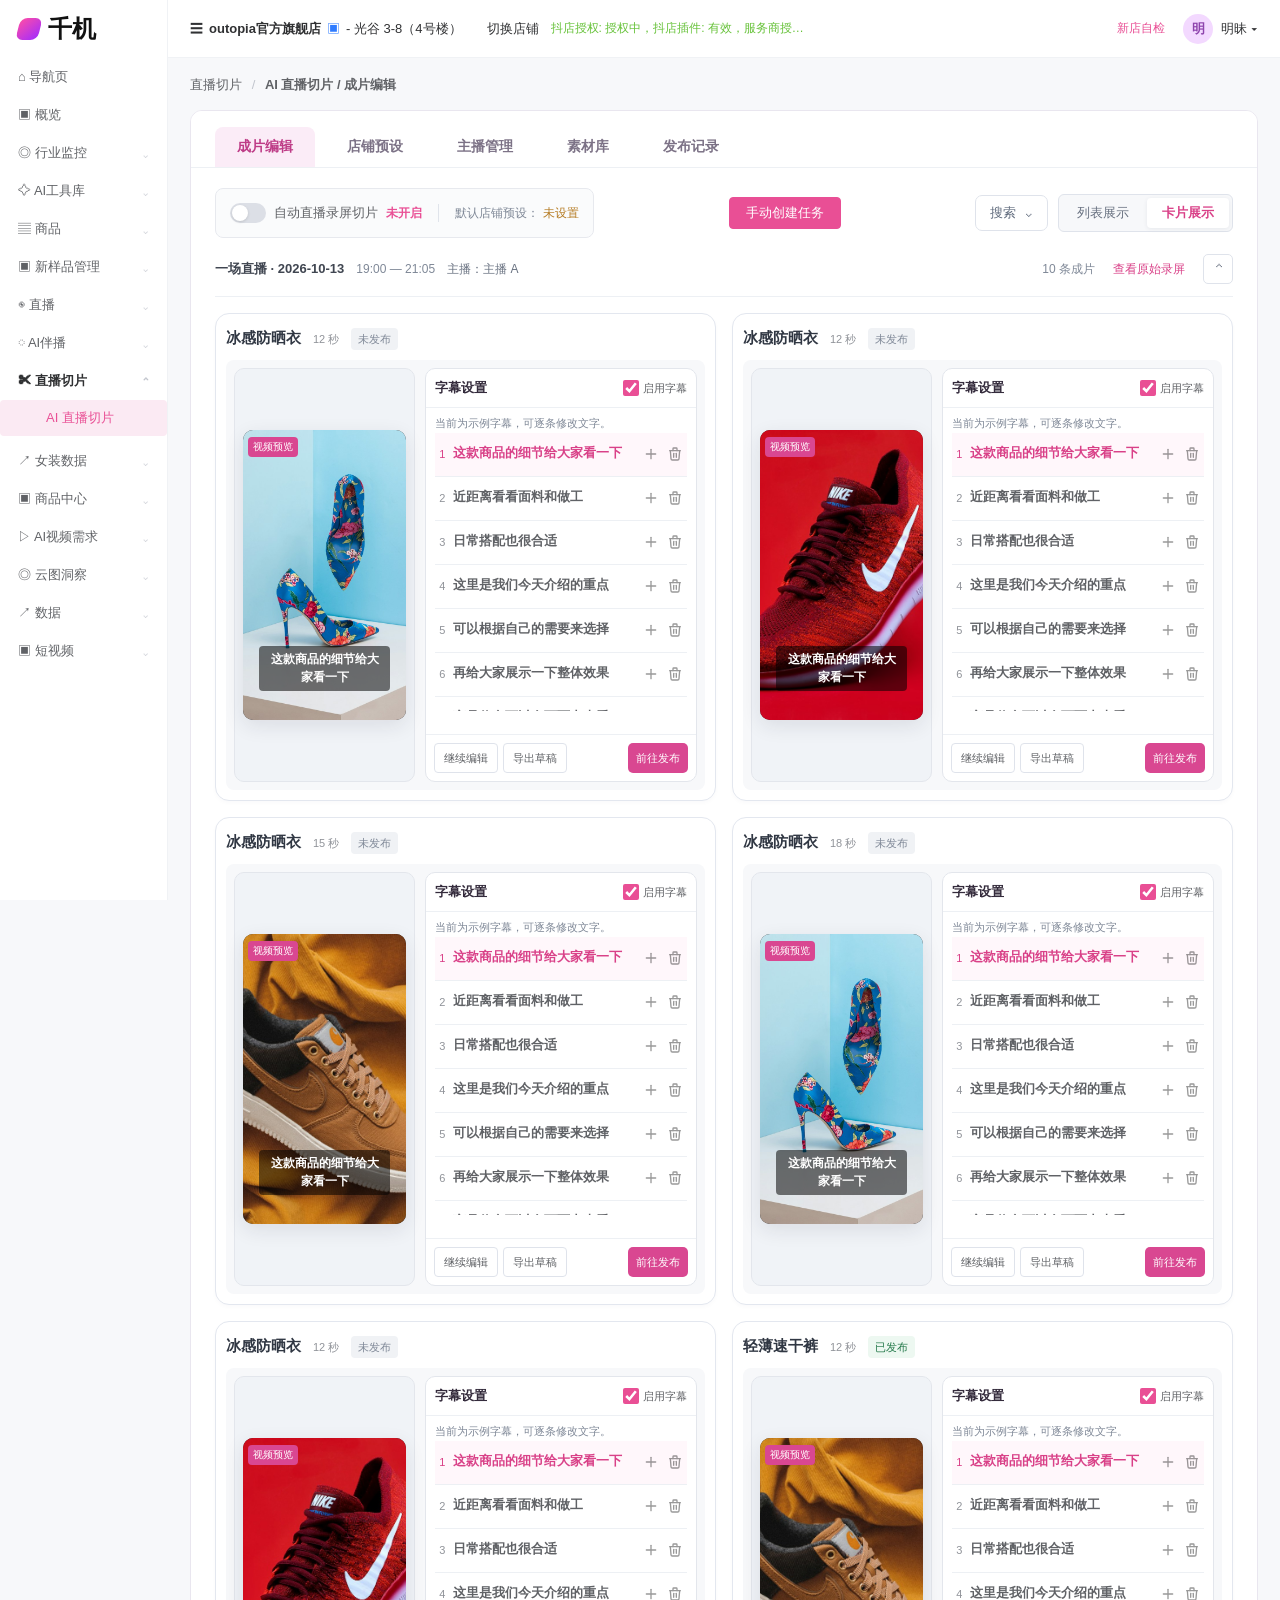
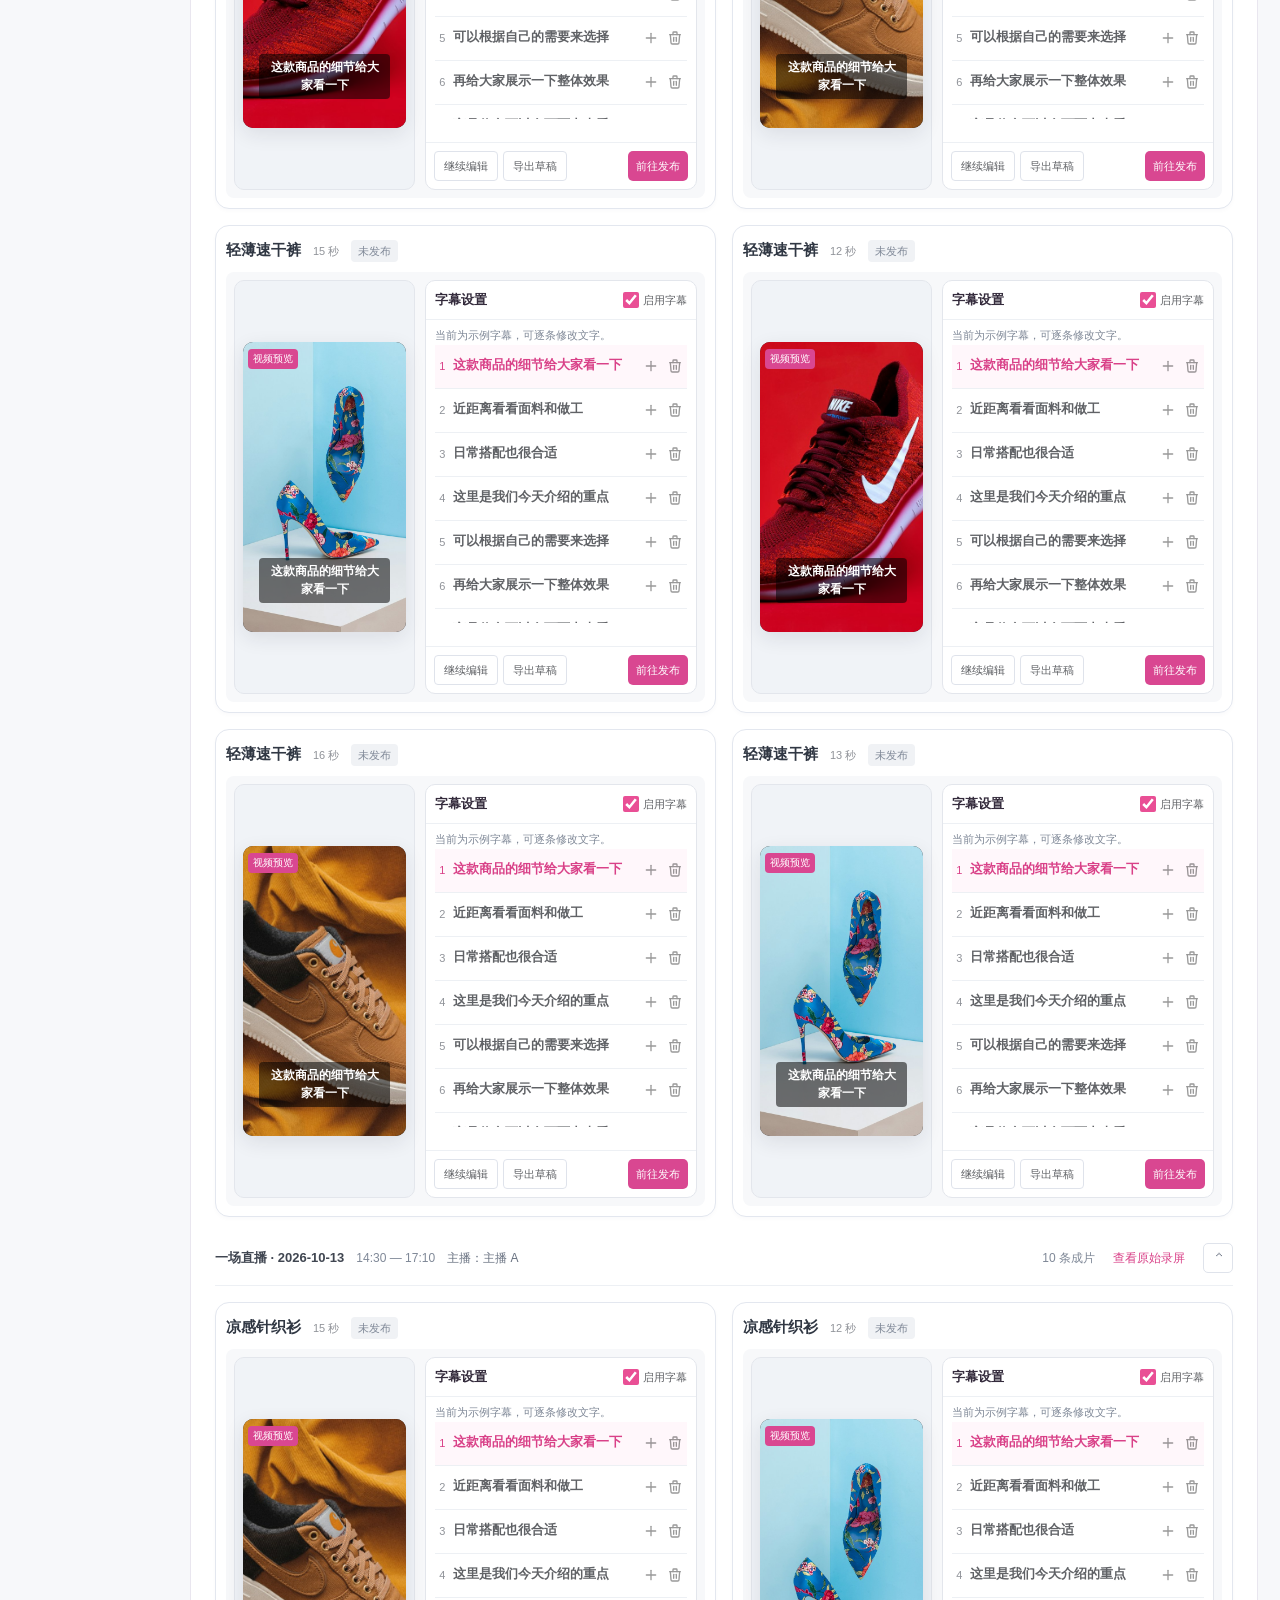
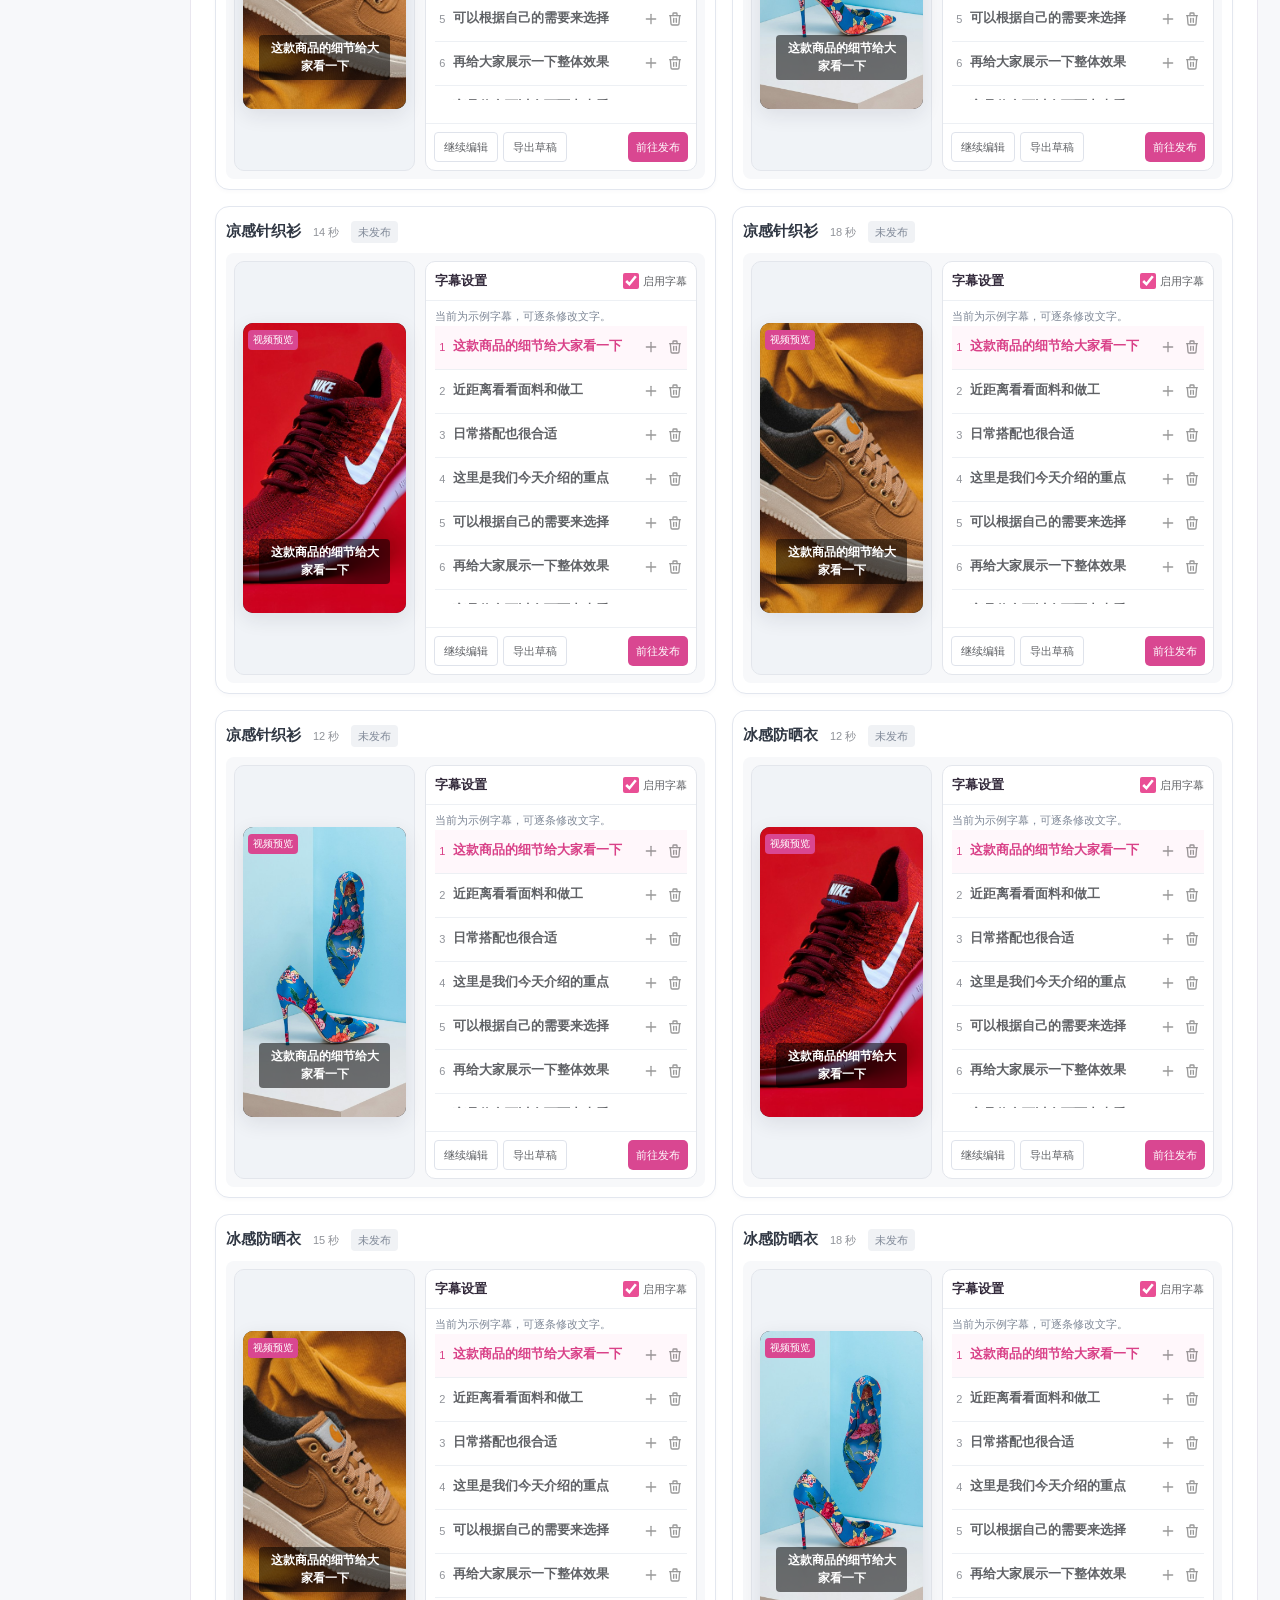
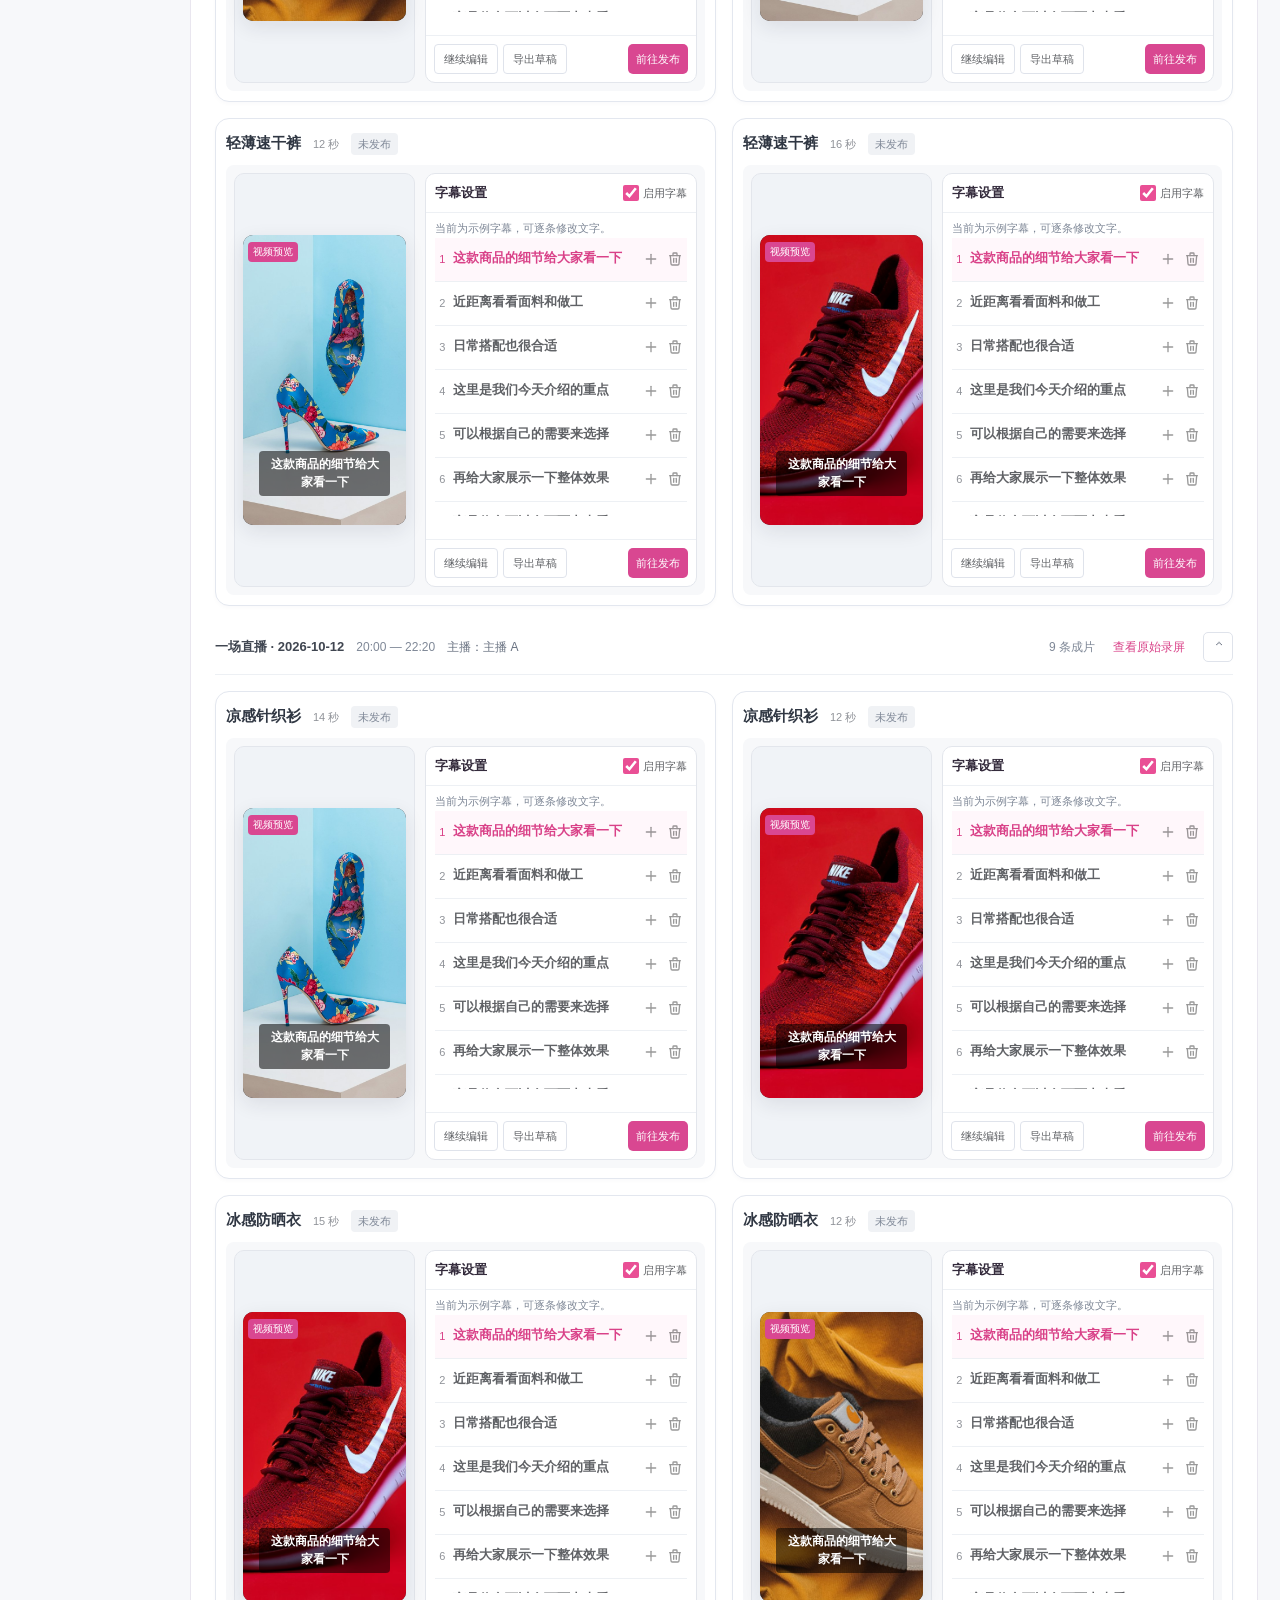
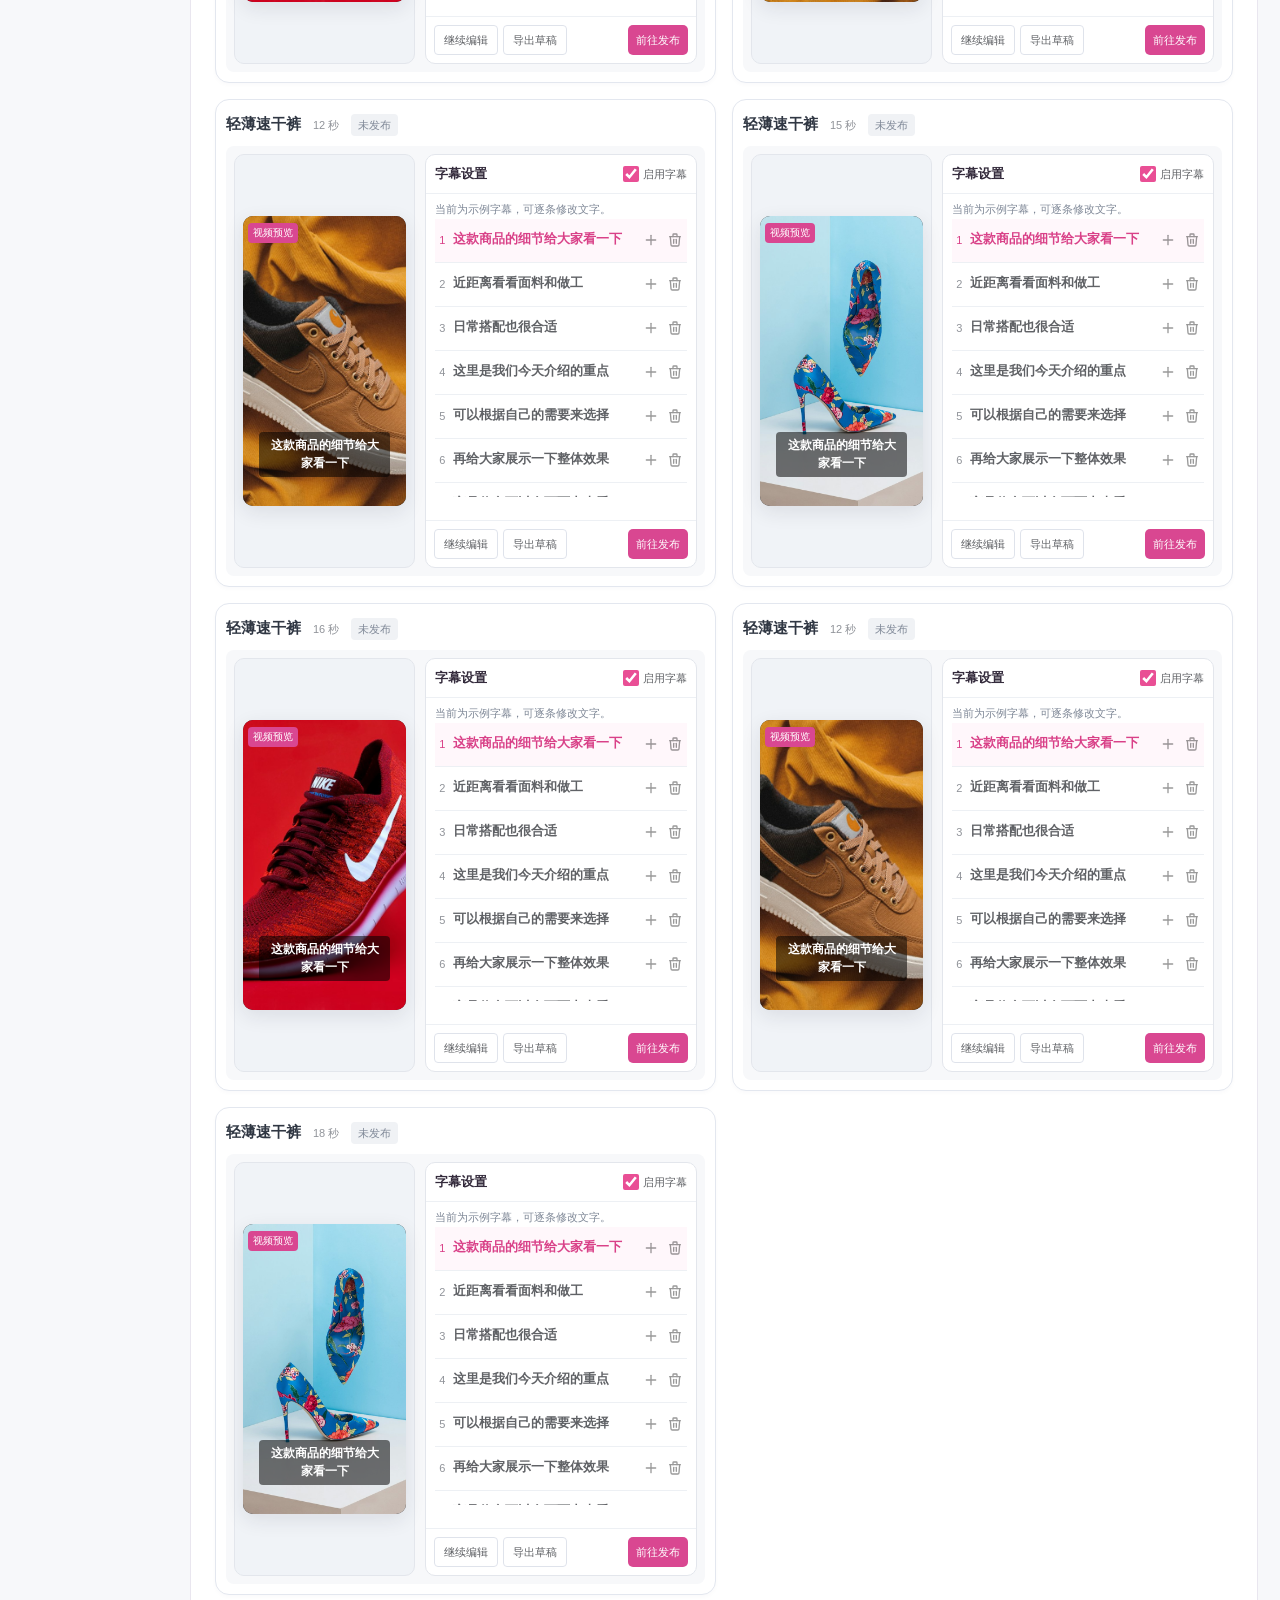
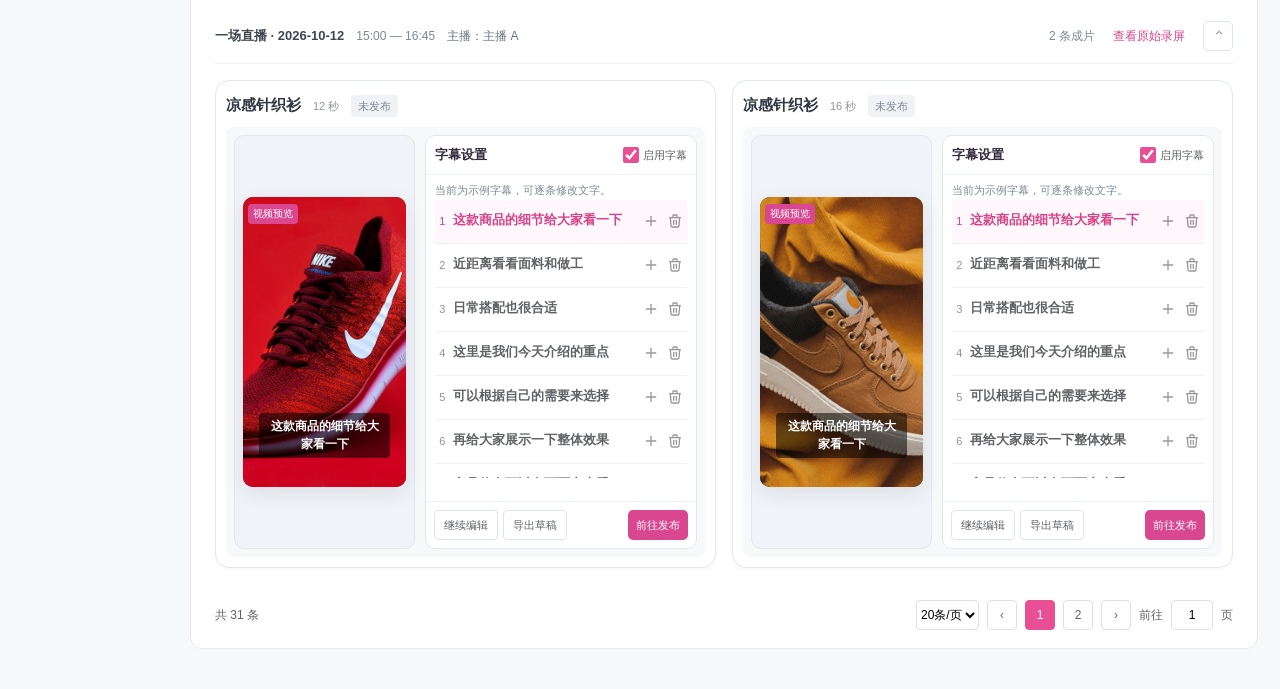
==== commit f8e49259: "Publish the current clip editor and lexicon preset." ====
--- a/index.html
+++ b/index.html
@@ -2,12 +2,16 @@
 <html lang="zh-CN">
 <head>
 <meta charset="UTF-8"><meta name="viewport" content="width=device-width,initial-scale=1.0">
-<title>AI 自动切片_店铺预设页</title>
+<title>成片库-直播切片-千机管理后台</title>
 <style>
 :root{--pink:#e94f95;--pink2:#ff6aa8;--bg:#f7f8fa;--line:#edf0f4;--text:#303133;--muted:#909399;--green:#67c23a;--red:#f56c6c;--sidebar:#fff;--active:#fbeaf3}*{box-sizing:border-box}body{margin:0;background:var(--bg);color:var(--text);font:13px -apple-system,BlinkMacSystemFont,"PingFang SC","Microsoft YaHei",sans-serif}button,input,select{font:inherit}button{cursor:pointer;border:0;background:none;color:inherit}.shell{display:flex;min-height:100vh}.sidebar{width:168px;background:var(--sidebar);border-right:1px solid #f0f2f5;flex:none;position:sticky;top:0;height:100vh;overflow:auto}.logo{height:58px;display:flex;align-items:center;gap:8px;padding:0 18px;font-size:24px;font-weight:800;color:#111}.logo i{width:22px;height:22px;border-radius:7px;background:linear-gradient(135deg,#ff4da6,#a12cff);transform:skewX(-14deg)}.menu{width:100%;display:flex;align-items:center;gap:8px;padding:10px 18px;color:#606266;text-align:left}.menu:hover{background:#fafafa}.menu.active{color:#303133;font-weight:600}.caret{margin-left:auto;color:#c0c4cc}.sub{padding:0 0 6px}.sub button{width:100%;display:flex;align-items:center;justify-content:space-between;padding:9px 18px 9px 46px;color:#606266;text-align:left}.sub button.active{background:var(--active);color:var(--pink);border-radius:4px}.star{color:#f2b24d}.main{flex:1;min-width:0}.top{height:58px;background:#fff;border-bottom:1px solid #f0f2f5;display:flex;align-items:center;justify-content:space-between;padding:0 22px}.store{display:flex;align-items:center;gap:8px;color:#303133}.store b{font-weight:600}.auth{color:#67c23a;font-size:12px}.right{display:flex;align-items:center;gap:18px}.check{color:var(--pink);font-size:12px}.user{display:flex;align-items:center;gap:8px}.avatar{width:30px;height:30px;border-radius:50%;background:#f3d9ff;color:#8e44ad;display:grid;place-items:center;font-weight:700}.content{padding:18px 22px 40px}.crumb{color:#606266;margin-bottom:16px}.crumb span{color:#c0c4cc;margin:0 6px}.filters{display:flex;gap:14px;align-items:center;flex-wrap:wrap;margin-bottom:16px}.label{color:#606266}.date,.input,.select{height:32px;border:1px solid #dcdfe6;border-radius:4px;background:#fff;padding:0 10px;color:#606266}.date{width:240px}.input{width:170px}.select{width:140px}.search{height:32px;padding:0 16px;background:var(--pink);color:#fff;border-radius:4px}.reset{height:32px;padding:0 16px;border:1px solid #dcdfe6;background:#fff;border-radius:4px}.table{width:100%;border-collapse:collapse;min-width:980px}.table th{text-align:left;color:#909399;font-weight:500;padding:13px 12px;border-bottom:1px solid var(--line);background:#fafafa}.table td{padding:18px 12px;border-bottom:1px solid var(--line);vertical-align:middle}.source{display:flex;align-items:center;gap:10px}.thumb{width:42px;height:42px;border-radius:4px;background:#f2e3d6;display:grid;place-items:center;position:relative;overflow:hidden}.thumb:before{content:"";width:20px;height:20px;border-radius:50%;background:#d9b59a}.thumb:after{content:"▶";position:absolute;color:#fff;font-size:12px;text-shadow:0 1px 3px #0008}.meta b{display:block;font-weight:600}.meta small{color:#909399}.badge{display:inline-flex;align-items:center;gap:4px;border:1px solid;border-radius:3px;padding:1px 7px;font-size:12px}.ok{color:#67c23a;border-color:#c2e7b0;background:#f0f9eb}.bad{color:#f56c6c;border-color:#fbc4c4;background:#fef0f0}.run{color:#e6a23c;border-color:#f5dab1;background:#fdf6ec}.progress{display:flex;align-items:center;gap:10px;color:#606266}.bar{width:110px;height:6px;background:#f2f2f2;border-radius:6px;overflow:hidden}.bar i{display:block;height:100%;background:var(--pink)}.view{color:var(--pink)}.delete{color:var(--pink);margin-left:10px}.pager{display:flex;justify-content:flex-end;align-items:center;gap:10px;margin-top:16px;color:#606266}.pager select,.pager input{height:30px;border:1px solid #dcdfe6;border-radius:4px;background:#fff}.page{width:30px;height:30px;border:1px solid #dcdfe6;border-radius:4px;background:#fff}.page.current{background:var(--pink);color:#fff;border-color:var(--pink)}.toast{position:fixed;top:20px;left:50%;transform:translateX(-50%) translateY(-8px);background:#fff;border:1px solid #ebeef5;box-shadow:0 4px 16px #0001;border-radius:4px;padding:10px 16px;opacity:0;transition:.2s}.toast.show{opacity:1;transform:translateX(-50%)}.modal{position:fixed;inset:0;background:#0004;display:none;place-items:center}.modal.show{display:grid}.box{width:460px;background:#fff;border-radius:6px;padding:22px}.box h3{margin:0 0 16px}.box input,.box textarea{width:100%;border:1px solid #dcdfe6;border-radius:4px;padding:8px}.box textarea{height:90px;margin-top:12px}.box-actions{display:flex;justify-content:flex-end;gap:8px;margin-top:16px}@media(max-width:900px){.sidebar{display:none}.filters{align-items:stretch}.date,.input,.select{width:100%}}
 </style>
 <style>
-.preset-page{background:#f7f8fa;min-height:calc(100vh - 95px);padding:8px 34px 40px;color:#17151f}.preset-hero{text-align:center;margin:4px 0 20px}.preset-hero h1{font-size:30px;margin:0 0 5px;font-weight:800}.preset-hero p{margin:0;color:#777487}.preset-modes{display:flex;background:#fff;border-radius:12px;box-shadow:0 5px 18px #391e570f;width:500px;max-width:100%;margin:0 auto 20px;padding:5px}.preset-modes button{flex:1;padding:12px;border-radius:10px;color:#55505f;font-weight:600}.preset-modes button.on{background:linear-gradient(100deg,#ad65ed,#de6fee);color:#fff}.preset-card{background:#fff;border:1px solid #eceaf2;border-radius:12px;max-width:1000px;margin:auto}.preset-tabs{display:flex;border-bottom:1px solid #eceaf2;padding:0 22px}.preset-tabs button{padding:16px 22px;color:#696573;font-weight:600}.preset-tabs button.on{color:#a356e7;border-bottom:3px solid #bf6bef}.preset-form{max-width:850px;margin:auto;padding:27px 55px}.preset-form>label{display:block;font-weight:700;margin:0 0 9px}.preset-form>label:not(:first-child){margin-top:20px}.preset-form em{color:#f05575;font-style:normal}.preset-select{width:100%;text-align:left;border:1px solid #dedbe6;border-radius:7px;height:40px;padding:0 13px;color:#aaa;background:#fff}.preset-checks,.preset-radios{display:flex;gap:18px;align-items:center;flex-wrap:wrap;color:#555}.preset-checks a{color:#a356e7}.preset-checks span{border:1px solid #e3e0e8;border-radius:5px;padding:5px 12px;color:#56515e}.preset-pills{display:flex;gap:11px}.preset-pills button{width:70px;height:31px;background:#f5f4f8;border-radius:5px}.preset-pills button.on{background:#fff;border:2px solid #bc67ec;color:#8e46cb}.preset-strategy{display:grid;grid-template-columns:repeat(4,1fr);gap:12px}.preset-strategy button{border:1px solid #dedbe6;border-radius:8px;text-align:left;padding:14px}.preset-strategy button.on{border:2px solid #b966e9;background:#fbf4ff}.preset-strategy b{display:block;margin-bottom:6px}.preset-strategy small{color:#716c79;line-height:1.4}.preset-radios label{display:flex;gap:6px;align-items:center}.preset-ratios{display:grid;grid-template-columns:repeat(4,1fr);gap:12px}.preset-ratios button{border:1px solid #e5e1ea;border-radius:8px;text-align:left;padding:12px;min-height:72px}.preset-ratios button.on{border-color:#b762ea;background:#fbf3ff}.preset-ratios b{display:block}.preset-ratios small{display:block;color:#85818e;font-size:11px;margin-top:5px;line-height:1.35}.preset-actions{display:flex;justify-content:flex-end;gap:9px;margin-top:25px}.preset-actions>button:first-child:not(.primary-preset){border:1px solid #e0dce7;border-radius:7px;padding:9px 20px;background:#fff}.primary-preset{background:linear-gradient(100deg,#aa61e9,#dc6deb);color:#fff;border-radius:7px;padding:10px 24px;font-weight:700}.default-preset-btn{border:1px solid #dcdfe6;border-radius:7px;padding:10px 20px;background:#fff;color:#606266;font-weight:600;cursor:pointer}.default-preset-btn:hover:not(:disabled){border-color:#e94f95;color:#e94f95}.default-preset-btn:disabled{background:#f5f7fa;border-color:#e4e7ed;color:#c0c4cc;cursor:not-allowed}@media(max-width:700px){.preset-page{padding:10px 12px}.preset-form{padding:24px 18px}.preset-strategy,.preset-ratios{grid-template-columns:1fr 1fr}.preset-pills{flex-wrap:wrap}}
+/* AI live slice workspace */
+.ai-live-page{background:linear-gradient(180deg,#fff 0,#fbf8fc 100%);border:1px solid #f0e5f1;border-radius:14px;min-height:calc(100vh - 116px);overflow:hidden}.ai-live-hero{padding:24px 28px 18px;background:linear-gradient(135deg,#fff5fb,#f7f1ff);border-bottom:1px solid #f0e5f1;display:flex;justify-content:space-between;align-items:flex-start}.ai-live-hero h2{margin:0;color:#29223a;font-size:22px}.ai-live-hero p{margin:8px 0 0;color:#8a8194}.ai-live-pill{background:#fff;border:1px solid #eed6e8;border-radius:20px;padding:8px 14px;color:#a24383;font-size:12px}.ai-live-nav{display:flex;gap:10px;padding:18px 28px 0;background:#fff}.ai-live-nav button{padding:11px 22px;border-radius:10px 10px 0 0;color:#7c7286;font-weight:600}.ai-live-nav button.on{background:#fbecf7;color:#be3c87}.ai-live-body{padding:22px 28px 34px}.ai-live-tabbar{display:flex;gap:26px;border-bottom:1px solid #ece6ef;margin-bottom:20px}.ai-live-tabbar button{padding:0 2px 13px;color:#92899a;position:relative}.ai-live-tabbar button.on{color:#b63e86;font-weight:600}.ai-live-tabbar button.on:after{content:"";height:2px;background:#d84793;left:0;right:0;bottom:-1px;position:absolute;border-radius:2px}.ai-live-card{background:#fff;border:1px solid #eee6f0;border-radius:12px;padding:20px;box-shadow:0 6px 18px #4820500b;margin-bottom:16px}.ai-live-card h3{margin:0 0 6px;color:#393043;font-size:15px}.ai-live-card p{margin:0;color:#98909e;line-height:1.7}.ai-live-grid{display:grid;grid-template-columns:repeat(2,minmax(0,1fr));gap:16px}.ai-live-upload{border:1px dashed #dfc8dc;background:#fffaff;min-height:140px;border-radius:10px;display:flex;align-items:center;justify-content:center;flex-direction:column;gap:8px;color:#9a7c9b}.ai-live-upload strong{color:#bd4088;font-size:15px}.ai-live-fields{display:grid;grid-template-columns:repeat(2,minmax(0,1fr));gap:14px}.ai-live-field{display:flex;flex-direction:column;gap:7px}.ai-live-field label{color:#635b6b}.ai-live-field input,.ai-live-field select,.ai-live-field textarea{height:36px;border:1px solid #e1d9e3;border-radius:6px;padding:0 10px;background:#fff;color:#4e4755}.ai-live-field textarea{height:76px;padding-top:9px;resize:vertical}.ai-live-actions{display:flex;justify-content:flex-end;gap:10px;margin-top:18px}.ai-live-primary{background:#d94791;color:#fff;border-radius:6px;padding:9px 18px}.ai-live-secondary{border:1px solid #e0d8e2;background:#fff;border-radius:6px;padding:9px 18px;color:#665d6d}.ai-live-empty{text-align:center;padding:62px 20px;color:#a19aa7}.ai-live-empty .ai-live-empty-icon{width:56px;height:56px;border-radius:16px;background:#f8eaf5;color:#c24a8c;display:grid;place-items:center;font-size:25px;margin:0 auto 14px}.ai-live-list{width:100%;border-collapse:collapse}.ai-live-list th{background:#faf7fb;color:#908595;font-weight:500;text-align:left;padding:12px}.ai-live-list td{padding:14px 12px;border-top:1px solid #f0ebf1;color:#554d5d}.ai-live-badge{display:inline-block;padding:3px 8px;border-radius:12px;background:#f4eaf6;color:#9e5d9d;font-size:12px}.ai-live-modal{position:fixed;inset:0;background:#24152d66;display:grid;place-items:center;z-index:20}.ai-live-modal-box{width:min(620px,calc(100vw - 40px));background:#fff;border-radius:14px;padding:22px;box-shadow:0 20px 70px #29122f33}.ai-live-modal-head{display:flex;justify-content:space-between;align-items:center;margin-bottom:16px}.ai-live-modal-head h3{margin:0;color:#342b3c}.ai-live-close{font-size:22px;color:#9c92a1}.ai-live-checks{display:flex;gap:16px;flex-wrap:wrap}.ai-live-checks label{border:1px solid #e8dce8;border-radius:8px;padding:10px 12px;color:#6d6473}.ai-live-checks input{accent-color:#d94791;margin-right:7px}@media(max-width:800px){.ai-live-grid,.ai-live-fields{grid-template-columns:1fr}.ai-live-hero{padding:20px}.ai-live-body,.ai-live-nav{padding-left:18px;padding-right:18px}.ai-live-nav{overflow:auto}.ai-live-nav button{white-space:nowrap}}
+</style>
+<style>
+.preset-page{background:#f7f8fa;min-height:calc(100vh - 95px);padding:8px 34px 40px;color:#17151f}.preset-hero{text-align:center;margin:4px 0 20px}.preset-hero h1{font-size:30px;margin:0 0 5px;font-weight:800}.preset-hero p{margin:0;color:#777487}.preset-modes{display:flex;background:#fff;border-radius:12px;box-shadow:0 5px 18px #391e570f;width:500px;max-width:100%;margin:0 auto 20px;padding:5px}.preset-modes button{flex:1;padding:12px;border-radius:10px;color:#55505f;font-weight:600}.preset-modes button.on{background:linear-gradient(100deg,#ad65ed,#de6fee);color:#fff}.preset-card{background:#fff;border:1px solid #eceaf2;border-radius:12px;max-width:1000px;margin:auto}.preset-tabs{display:flex;border-bottom:1px solid #eceaf2;padding:0 22px}.preset-tabs button{padding:16px 22px;color:#696573;font-weight:600}.preset-tabs button.on{color:#a356e7;border-bottom:3px solid #bf6bef}.preset-form{max-width:850px;margin:auto;padding:27px 55px}.preset-form>label{display:block;font-weight:700;margin:0 0 9px}.preset-form>label:not(:first-child){margin-top:20px}.preset-form em{color:#f05575;font-style:normal}.preset-select{width:100%;text-align:left;border:1px solid #dedbe6;border-radius:7px;height:40px;padding:0 13px;color:#aaa;background:#fff}.preset-checks,.preset-radios{display:flex;gap:18px;align-items:center;flex-wrap:wrap;color:#555}.preset-checks a{color:#a356e7}.preset-checks span{border:1px solid #e3e0e8;border-radius:5px;padding:5px 12px;color:#56515e}.preset-pills{display:flex;gap:11px}.preset-pills button{width:70px;height:31px;background:#f5f4f8;border-radius:5px}.preset-pills button.on{background:#fff;border:2px solid #bc67ec;color:#8e46cb}.preset-strategy{display:grid;grid-template-columns:repeat(4,1fr);gap:12px}.preset-key-products{display:grid;grid-template-columns:72px 1fr;gap:12px;align-items:start;margin-top:14px}.preset-key-products[hidden]{display:none!important}.preset-key-products>span{padding-top:8px;color:#555;font-weight:700}.preset-product-picker{display:flex;flex-wrap:wrap;gap:8px;min-height:38px;padding:8px;border:1px solid #dedbe6;border-radius:8px;background:#fff}.preset-product-chip{display:inline-flex;align-items:center;gap:7px;max-width:100%;padding:6px 8px 6px 10px;border-radius:6px;background:#f7f4fb;color:#4d4858}.preset-product-chip small{color:#8d8796}.preset-product-chip button{width:16px;height:16px;border-radius:50%;color:#909399;font-size:14px;line-height:1}.preset-product-chip button:hover{color:#e94f95}.preset-product-add{width:32px;height:32px;border:1px dashed #c8b7db;border-radius:6px;background:#fff;color:#a356e7;font-size:20px;line-height:1}.preset-product-add:hover{border-color:#b966e9;background:#fbf4ff}.preset-product-empty{color:#909399;padding:6px 2px}.preset-product-options{display:grid;gap:8px;max-height:320px;overflow:auto;margin-top:14px}.preset-product-options label{display:flex;align-items:center;gap:8px;padding:9px 10px;border:1px solid #eeeaf3;border-radius:7px}.preset-product-options small{margin-left:auto;color:#909399}.preset-quantities{display:flex;gap:28px;flex-wrap:wrap}.preset-quantities label{display:flex;align-items:center;gap:8px;color:#555;font-weight:600}.preset-quantities input,.preset-quantities select{width:88px;height:34px;border:1px solid #dedbe6;border-radius:6px;padding:0 10px;color:#17151f;background:#fff}.preset-quantities span{color:#8b8794;font-weight:500}.preset-strategy button{border:1px solid #dedbe6;border-radius:8px;text-align:left;padding:14px}.preset-strategy button.on{border:2px solid #b966e9;background:#fbf4ff}.preset-strategy b{display:block;margin-bottom:6px}.preset-strategy small{color:#716c79;line-height:1.4}.preset-radios label{display:flex;gap:6px;align-items:center}.preset-ratios{display:grid;grid-template-columns:repeat(4,1fr);gap:12px}.preset-ratios button{border:1px solid #e5e1ea;border-radius:8px;text-align:left;padding:12px;min-height:72px}.preset-ratios button.on{border-color:#b762ea;background:#fbf3ff}.preset-ratios b{display:block}.preset-ratios small{display:block;color:#85818e;font-size:11px;margin-top:5px;line-height:1.35}.preset-actions{display:flex;justify-content:flex-end;gap:9px;margin-top:25px}.preset-actions>button:first-child:not(.primary-preset){border:1px solid #e0dce7;border-radius:7px;padding:9px 20px;background:#fff}.primary-preset{background:linear-gradient(100deg,#aa61e9,#dc6deb);color:#fff;border-radius:7px;padding:10px 24px;font-weight:700}.default-preset-btn{border:1px solid #dcdfe6;border-radius:7px;padding:10px 20px;background:#fff;color:#606266;font-weight:600;cursor:pointer}.default-preset-btn:hover:not(:disabled){border-color:#e94f95;color:#e94f95}.default-preset-btn:disabled{background:#f5f7fa;border-color:#e4e7ed;color:#c0c4cc;cursor:not-allowed}@media(max-width:700px){.preset-page{padding:10px 12px}.preset-form{padding:24px 18px}.preset-strategy,.preset-ratios{grid-template-columns:1fr 1fr}.preset-pills{flex-wrap:wrap}}
 </style><style>.preset-modes button:first-child{display:none!important}.preset-modes{width:360px!important}</style><style id="editor-css">
 .ed{display:flex;flex-direction:column;height:calc(100vh - 54px);background:#f4f5f7;color:#1d1a24;margin:-8px -34px -40px}.ed-top{height:52px;background:#fff;border-bottom:1px solid #eceaf1;display:flex;align-items:center;padding:0 16px;gap:12px}.ed-top .back{border:1px solid #e4e0ea;border-radius:6px;height:30px;padding:0 10px;color:#5c5666}.ed-top b{font-size:15px}.ed-top .spacer{flex:1}.ed-next{background:#e94f95;color:#fff;border-radius:6px;height:32px;padding:0 16px;font-weight:600}.ed-body{flex:1;display:grid;grid-template-columns:92px 1fr 320px;min-height:0}.ed-tools{background:#fff;border-right:1px solid #eceaf1;display:flex;flex-direction:column;padding:8px 6px;gap:4px}.ed-tools button{border-radius:8px;padding:10px 4px;color:#5d5866;font-size:12px;line-height:1.25}.ed-tools button.on{background:#fff0f6;color:#e94f95;font-weight:700}.ed-stage{display:flex;flex-direction:column;min-width:0;background:#f7f8fa}.ed-stage-bar{display:flex;justify-content:flex-end;gap:8px;padding:10px 14px}.ed-stage-bar button{border:1px solid #e4e0ea;background:#fff;border-radius:6px;height:28px;padding:0 10px;font-size:12px;color:#5c5666}.ed-canvas-wrap{flex:1;display:flex;align-items:center;justify-content:center;min-height:0}.ed-canvas{width:240px;aspect-ratio:9/16;background:linear-gradient(180deg,#2a2433,#16131c);border-radius:10px;box-shadow:0 12px 30px #1b12261f;position:relative;overflow:hidden;color:#fff}.ed-canvas .cap{position:absolute;left:8%;right:8%;bottom:18%;text-align:center;font-weight:800;font-size:18px;text-shadow:0 2px 0 #000,0 0 8px #000;line-height:1.25}.ed-canvas .badge{position:absolute;left:10px;top:10px;background:#e94f95;border-radius:4px;font-size:11px;padding:2px 6px}.ed-side{background:#fff;border-left:1px solid #eceaf1;display:flex;flex-direction:column;min-height:0}.ed-side h3{margin:0;padding:12px 14px 8px;font-size:14px;display:flex;align-items:center;justify-content:space-between}.ed-switch{width:36px;height:20px;border-radius:10px;background:#e94f95;position:relative}.ed-switch i{position:absolute;right:2px;top:2px;width:16px;height:16px;border-radius:50%;background:#fff}.ed-side .add{margin:0 14px 8px;border:1px dashed #e94f95;color:#e94f95;border-radius:6px;height:32px;font-weight:600}.ed-list{overflow:auto;flex:1;padding:0 10px 8px}.ed-item{border:1px solid #eeeaf2;border-radius:8px;padding:8px;margin-bottom:8px;cursor:pointer}.ed-item.on{border-color:#e94f95;background:#fff7fb}.ed-item header{display:flex;justify-content:space-between;color:#8a8494;font-size:11px;margin-bottom:4px}.ed-item header button{color:#c4becb}.ed-item input{width:100%;border:0;background:transparent;font-weight:600;color:#241f2b}.ed-props{border-top:1px solid #eeeaf2;padding:10px 14px 12px;display:grid;grid-template-columns:1fr 1fr;gap:8px}.ed-props label{font-size:11px;color:#7a7484;display:flex;flex-direction:column;gap:4px}.ed-props input,.ed-props select{border:1px solid #e6e2eb;border-radius:5px;height:28px;padding:0 6px;background:#fff}.ed-props .full{grid-column:1/-1}.ed-seg{display:flex;background:#f4f2f6;border-radius:6px;padding:2px}.ed-seg button{flex:1;height:26px;border-radius:5px;color:#666}.ed-seg button.on{background:#fff;color:#e94f95;font-weight:700}.ed-tl{height:168px;background:#fff;border-top:1px solid #eceaf1;display:flex;flex-direction:column}.ed-tl-bar{height:40px;display:flex;align-items:center;gap:6px;padding:0 10px;border-bottom:1px solid #f0eef3}.ed-tl-bar button{width:28px;height:28px;border-radius:6px;color:#5d5866}.ed-tl-bar button:hover{background:#f6f4f8}.ed-time{margin-left:8px;font-variant-numeric:tabular-nums;color:#3d3846;font-size:12px}.ed-tl-bar .spacer{flex:1}.ed-zoom{width:110px}.ed-track{flex:1;position:relative;margin:10px 12px;background:#f7f5f9;border-radius:8px;overflow:hidden}.ed-clip{position:absolute;top:16px;bottom:16px;left:4%;background:linear-gradient(90deg,#ffd6e8,#f7b4d2);border-radius:6px;border:1px solid #e94f95}.ed-playhead{position:absolute;top:0;bottom:0;width:2px;background:#e94f95}.ed-playhead:before{content:"";position:absolute;top:0;left:-5px;border:6px solid transparent;border-top-color:#e94f95}.ed-panel-note{padding:16px;color:#6d6776;font-size:13px;line-height:1.6}
 <style id="editor-embedded-fix">.preset-form:has(.ed){padding:0!important;max-width:none!important}.preset-form .ed{margin:0;height:760px;min-height:0;border-radius:0 0 12px 12px}.preset-form:has(.ed){border-radius:0 0 12px 12px}</style><style id="lexicon-css">
@@ -49,13 +53,232 @@
 .lex-count{margin-left:8px;color:#c0c4cc;font-size:12px}
 .preset-setting .default-preset-btn{margin-left:auto;flex-shrink:0;min-height:32px;padding:7px 18px}
 .preset-tab-actions{margin:0;padding:25px 55px 27px}.preset-form:has(#editorHost) .ed{height:672px}.preset-form:has(#lexiconHost) .lex{min-height:530px}.preset-tab-actions .primary-preset{flex-shrink:0}@media(max-width:700px){.preset-tab-actions{padding:24px 18px}}
-</style><style id="preset-setting-css">.preset-setting{display:flex;align-items:center;gap:12px;margin:-2px 0 14px;color:#606266}.preset-setting[hidden]{display:none}.preset-setting label{font-weight:600}.preset-setting #presetSelect{display:none}.preset-picker{position:relative;width:220px}.preset-picker-trigger{display:flex;align-items:center;gap:8px;width:100%;height:32px;border:1px solid #dcdfe6;border-radius:4px;background:#fff;color:#606266;padding:0 10px;text-align:left}.preset-picker-trigger:focus-visible,.preset-picker-trigger[aria-expanded="true"]{outline:none;border-color:#e94f95}.preset-picker-arrow{margin-left:auto;width:7px;height:7px;border-right:1px solid #909399;border-bottom:1px solid #909399;transform:rotate(45deg);margin-top:-4px}.preset-default-badge{display:inline-flex;align-items:center;padding:2px 6px;background:#f0f1f3;border-radius:4px;color:#909399;font-size:11px;line-height:16px;font-weight:400;white-space:nowrap}.preset-picker-menu{position:absolute;top:calc(100% + 6px);left:0;right:0;z-index:20;padding:5px 0;border:1px solid #e4e7ed;border-radius:6px;background:#fff;box-shadow:0 6px 18px #00000014}.preset-picker-menu[hidden]{display:none}.preset-picker-option{display:flex;align-items:center;gap:8px;width:100%;padding:9px 12px;text-align:left;color:#606266}.preset-picker-option:hover,.preset-picker-option:focus-visible{outline:none;background:#f7f6fa}.preset-picker-option[aria-selected="true"]{color:#a356e7;background:#fbf4ff}</style></head><body>
-<div class="shell"><aside class="sidebar"><div class="logo"><i></i>千机</div><button class="menu">⌂ 导航页</button><button class="menu">▣ 概览</button><button class="menu">◎ 行业监控 <span class="caret">⌄</span></button><button class="menu">✧ AI工具库 <span class="caret">⌄</span></button><button class="menu">▤ 商品 <span class="caret">⌄</span></button><button class="menu">▣ 新样品管理 <span class="caret">⌄</span></button><button class="menu">◉ 直播 <span class="caret">⌄</span></button><button class="menu">◌ AI伴播 <span class="caret">⌄</span></button><button class="menu active">✂ 直播切片 <span class="caret">⌃</span></button><div class="sub"><button data-tab="library">切片库 <span class="star">★</span></button><button data-tab="record">发布记录 <span class="star">★</span></button><button data-tab="highlight" class="active">高光切片库 <span class="star">★</span></button></div><button class="menu">↗ 女装数据 <span class="caret">⌄</span></button><button class="menu">▣ 商品中心 <span class="caret">⌄</span></button><button class="menu">▷ AI视频需求 <span class="caret">⌄</span></button><button class="menu">◎ 云图洞察 <span class="caret">⌄</span></button><button class="menu">↗ 数据 <span class="caret">⌄</span></button><button class="menu">▣ 短视频 <span class="caret">⌄</span></button></aside>
-<main class="main"><header class="top"><div class="store">☰ <b>outopia官方旗舰店</b> <span style="color:#2f7cff">▣</span> - 光谷 3-8（4号楼）　<button id="switch">切换店铺</button><span class="auth">抖店授权: 授权中，抖店插件: 有效，服务商授权: 授权中，投放授权: 授权中</span></div><div class="right"><button class="check" id="selfCheck">新店自检</button><div class="user"><div class="avatar">明</div>明昧 ▾</div></div></header><section class="content"><div class="crumb">直播切片 <span>/</span> <b id="crumb">高光切片库</b></div><div id="presetSetting" class="preset-setting" hidden><label>预设设置</label><select id="presetSelect"><option>店铺预设 1</option><option>店铺预设 2</option></select><button class="default-preset-btn" id="btnSetDefault">作为默认预设</button></div><div id="panel"></div></section></main></div>
+</style><style id="preset-setting-css">.preset-setting{display:flex;align-items:center;gap:12px;margin:0;padding:16px 22px 0;color:#606266}.preset-setting[hidden]{display:none}.preset-setting label{font-weight:600}.preset-setting #presetSelect{display:none}.preset-picker{position:relative;width:220px}.preset-picker-trigger{display:flex;align-items:center;gap:8px;width:100%;height:32px;border:1px solid #dcdfe6;border-radius:4px;background:#fff;color:#606266;padding:0 10px;text-align:left}.preset-picker-trigger:focus-visible,.preset-picker-trigger[aria-expanded="true"]{outline:none;border-color:#e94f95}.preset-picker-arrow{margin-left:auto;width:7px;height:7px;border-right:1px solid #909399;border-bottom:1px solid #909399;transform:rotate(45deg);margin-top:-4px}.preset-default-badge{display:inline-flex;align-items:center;padding:2px 6px;background:#f0f1f3;border-radius:4px;color:#909399;font-size:11px;line-height:16px;font-weight:400;white-space:nowrap}.preset-picker-menu{position:absolute;top:calc(100% + 6px);left:0;right:0;z-index:20;padding:5px 0;border:1px solid #e4e7ed;border-radius:6px;background:#fff;box-shadow:0 6px 18px #00000014}.preset-picker-menu[hidden]{display:none}.preset-picker-option{display:flex;align-items:center;gap:8px;width:100%;padding:9px 12px;text-align:left;color:#606266}.preset-picker-option:hover,.preset-picker-option:focus-visible{outline:none;background:#f7f6fa}.preset-picker-option[aria-selected="true"]{color:#a356e7;background:#fbf4ff}</style>
+<style id="highlight-detail-css">
+.highlight-table-wrap{overflow-x:auto;background:#fff}.highlight-table .thumb{width:52px;height:52px;background:linear-gradient(145deg,#e6d4c7,#b88e75)}.highlight-table .meta b{font-weight:500}.highlight-table .meta small{display:block;margin-top:5px}.highlight-actions{display:flex;align-items:center;gap:12px;white-space:nowrap}.highlight-actions button{color:#e94f95}.highlight-actions .retry{color:#606266}.highlight-status{color:#606266}.highlight-status.done{color:#67c23a}.highlight-status.running{color:#e6a23c}.highlight-mask{position:fixed;inset:0;z-index:80;background:#0006;display:flex;align-items:center;justify-content:center;padding:28px}.highlight-dialog{width:min(1040px,calc(100vw - 56px));max-height:calc(100vh - 56px);overflow:hidden;background:#fff;border-radius:6px;box-shadow:0 16px 48px #0003;display:flex;flex-direction:column}.highlight-dialog-head{height:54px;display:flex;align-items:center;padding:0 20px;border-bottom:1px solid #ebeef5}.highlight-dialog-head h3{margin:0;font-size:16px}.highlight-close{margin-left:auto;width:32px;height:32px;color:#909399;font-size:22px}.highlight-dialog-body{padding:18px 20px 22px;overflow:auto}.highlight-task-line{font-weight:600;margin-bottom:14px}.highlight-summary{display:grid;grid-template-columns:2fr repeat(3,1fr);border:1px solid #ebeef5;border-radius:4px;background:#fafafa;margin-bottom:20px}.highlight-summary div{padding:13px 16px;border-right:1px solid #ebeef5}.highlight-summary div:last-child{border:0}.highlight-summary span{display:block;color:#909399;font-size:12px;margin-bottom:5px}.highlight-summary b{font-weight:500}.highlight-section-title{display:flex;align-items:center;gap:10px;margin:0 0 12px;font-size:14px}.highlight-section-title span{color:#909399;font-size:12px;font-weight:400}.highlight-detail-table{width:100%;border-collapse:collapse;min-width:830px}.highlight-detail-table th{padding:11px 10px;background:#fafafa;color:#909399;font-weight:500;text-align:left;border-bottom:1px solid #ebeef5}.highlight-detail-table td{padding:12px 10px;border-bottom:1px solid #ebeef5}.highlight-video{display:flex;align-items:center;gap:8px}.highlight-video .video-thumb{width:72px;height:46px;border-radius:4px;background:linear-gradient(145deg,#d6c0b2,#9c755e);display:grid;place-items:center;color:#fff;cursor:pointer;position:relative;overflow:hidden}.highlight-video .video-thumb:before{content:"";width:22px;height:22px;border:1px solid #fff;border-radius:50%;background:#0003}.highlight-video .video-thumb:after{content:"▶";position:absolute;font-size:10px;margin-left:2px}.highlight-progress{color:#67c23a}.detail-action{color:#e94f95;margin-right:12px}.detail-published{color:#67c23a}.detail-preview{position:fixed;inset:0;z-index:90;background:#000b;display:flex;align-items:center;justify-content:center}.detail-preview-card{width:270px;aspect-ratio:9/16;border-radius:10px;background:linear-gradient(160deg,#3a2f38,#151319);color:#fff;display:flex;align-items:center;justify-content:center;text-align:center;position:relative}.detail-preview-close{position:absolute;right:12px;top:10px;color:#fff;font-size:22px}.detail-preview-play{width:58px;height:58px;border:2px solid #fff;border-radius:50%;display:grid;place-items:center;font-size:22px;padding-left:4px}.highlight-empty{text-align:center;color:#c0c4cc;padding:70px 0}.highlight-page-info{margin-right:auto}@media(max-width:800px){.highlight-summary{grid-template-columns:1fr 1fr}.highlight-summary div:nth-child(2){border-right:0}.highlight-summary div{border-bottom:1px solid #ebeef5}.highlight-mask{padding:10px}.highlight-dialog{width:calc(100vw - 20px);max-height:calc(100vh - 20px)}}
+.highlight-main-head{display:flex;align-items:center;justify-content:flex-start;gap:20px;margin-bottom:18px;padding:4px 0 16px;border-bottom:1px solid #ebeef5}.highlight-head-copy{flex:none}.highlight-main-head h2{font-size:17px;margin:0}.highlight-head-controls,.highlight-capture-actions,.highlight-head-actions{display:flex;align-items:center;gap:10px}.highlight-capture-actions>*{width:auto}.highlight-history-btn,.highlight-publish-record-btn{min-width:138px;height:34px;padding:0 16px;border:1px solid #e94f95;border-radius:4px;background:#fff;color:#e94f95;white-space:nowrap}.highlight-history-btn:hover,.highlight-publish-record-btn:hover{background:#fff5f9}.highlight-filter-tag{display:inline-flex;align-items:center;gap:8px;border:1px solid #f3c0d6;background:#fff5f9;color:#e94f95;border-radius:4px;padding:6px 10px}.highlight-filter-tag button{color:#e94f95;font-size:16px;line-height:1}.highlight-task-id{color:#e94f95}.history-dialog{width:min(1120px,calc(100vw - 56px))}.history-dialog .highlight-dialog-body{padding-top:16px}.history-table .thumb{width:48px;height:48px}.history-filters{margin-bottom:16px}.highlight-clip-filters{flex-wrap:wrap}.highlight-clip-filters .task-filter-space{margin-left:auto}.live-source-cell{position:relative;width:250px;vertical-align:stretch;background:#fff}.live-source-cell:before{content:"";position:absolute;left:13px;top:8px;bottom:8px;width:2px;border-radius:2px;background:#e94f95}.live-source{position:relative;display:flex;align-items:flex-start;gap:12px;height:100%;padding:8px 0 8px 28px}.live-source:before,.live-source:after{content:"";position:absolute;left:10px;width:8px;height:8px;border:2px solid #e94f95;border-radius:50%;background:#fff;z-index:1}.live-source:before{top:16px}.live-source:after{bottom:10px}.live-source b,.live-source small,.live-source time{display:block}.live-source b{font-weight:500}.live-source small,.live-source time{margin-top:4px;color:#909399;font-size:12px}.live-source time{color:#e94f95;font-weight:600;white-space:nowrap}.clip-row-actions{display:flex;align-items:center;gap:8px;flex-wrap:wrap;min-width:220px}.clip-row-actions .detail-action{margin-right:0}.highlight-detail-table .clip-product{min-width:120px}.highlight-detail-table .clip-product b{display:block;font-weight:500}.highlight-detail-table .clip-product small{display:block;color:#909399;margin-top:4px}.highlight-detail-table .clip-index{color:#909399;white-space:nowrap}.highlight-detail-table .clip-task small{display:block;color:#909399;margin-top:4px}@media(max-width:1100px){.highlight-main-head{align-items:flex-start;flex-wrap:wrap}.highlight-head-controls{width:100%;flex-wrap:wrap;justify-content:flex-start}.highlight-capture-actions,.highlight-head-actions{flex-wrap:wrap}}.highlight-clip-filters .task-filter-space{margin-left:0}}
+.highlight-batch-btn{height:34px;padding:0 15px;border:1px solid #dcdfe6;border-radius:4px;background:#fff;color:#606266}.highlight-batch-btn:hover,.highlight-batch-btn.active{border-color:#e94f95;color:#e94f95;background:#fff5f9}.highlight-select-col{width:42px;text-align:center!important}.highlight-select{width:15px;height:15px;accent-color:#e94f95;vertical-align:middle}.highlight-select:disabled{opacity:.36;cursor:not-allowed}.highlight-batch-count{color:#e94f95;font-size:13px;white-space:nowrap}.highlight-batch-toolbar{display:flex;align-items:center;gap:10px;margin:-8px 0 14px;padding:12px 14px;border:1px solid #f2d2e1;border-radius:4px;background:#fff8fb}.highlight-batch-toolbar span{margin-right:auto;color:#606266;font-size:13px}.highlight-batch-action{height:34px;padding:0 17px;border:1px solid #e94f95;border-radius:4px;background:#fff;color:#e94f95}.highlight-batch-action.primary{background:#e94f95;color:#fff}.highlight-batch-action:disabled{border-color:#dcdfe6;background:#f5f7fa;color:#c0c4cc;cursor:not-allowed}
+.highlight-upload-btn{height:34px;padding:0 16px;border:1px solid #e94f95;border-radius:4px;background:#fff;color:#e94f95}.highlight-upload-btn:hover{background:#fff5f9}.highlight-upload-dialog{width:min(520px,calc(100vw - 56px))}.highlight-upload-field{margin-bottom:16px}.highlight-upload-field span{display:block;margin-bottom:8px;color:#606266}.highlight-upload-field input,.highlight-upload-field select{width:100%;height:36px;border:1px solid #dcdfe6;border-radius:4px;padding:0 12px;background:#fff;color:#606266}.highlight-upload-file{display:flex;align-items:center;gap:10px}.highlight-upload-file input{display:none}.highlight-upload-file button{height:36px;padding:0 14px;border:1px solid #e94f95;border-radius:4px;color:#e94f95;white-space:nowrap}.highlight-upload-file b{min-width:0;overflow:hidden;color:#909399;font-weight:400;text-overflow:ellipsis;white-space:nowrap}.highlight-upload-actions{display:flex;justify-content:flex-end;gap:10px;margin-top:20px}
+.highlight-auto-switch{display:inline-flex;align-items:center;gap:8px;height:34px;padding:0 12px;border:1px solid #e94f95;border-radius:4px;background:#fff;color:#606266;white-space:nowrap}.highlight-auto-switch input{position:absolute;opacity:0;pointer-events:none}.highlight-auto-track{width:36px;height:20px;border-radius:999px;background:#dcdfe6;position:relative;transition:.2s}.highlight-auto-track:before{content:"";position:absolute;top:2px;left:2px;width:16px;height:16px;border-radius:50%;background:#fff;box-shadow:0 1px 3px #0002;transition:.2s}.highlight-auto-switch input:checked+.highlight-auto-track{background:#e94f95}.highlight-auto-switch input:checked+.highlight-auto-track:before{transform:translateX(16px)}.highlight-auto-switch input:focus-visible+.highlight-auto-track{outline:2px solid #f3c0d6;outline-offset:2px}.highlight-auto-state{color:#e94f95;font-size:12px}
+.product-manage{padding:24px 28px}.product-manage-head{display:flex;align-items:center;gap:12px;margin-bottom:18px}.product-manage-head div:first-child{margin-right:auto}.product-manage-head h3{margin:0 0 5px;font-size:16px}.product-manage-head p{margin:0;color:#909399}.product-search{width:220px;height:34px;border:1px solid #dcdfe6;border-radius:4px;padding:0 11px}.product-add{height:34px;padding:0 16px;border-radius:4px;background:#e94f95;color:#fff}.product-template{height:34px;padding:0 14px;border:1px solid #e94f95;border-radius:4px;background:#fff;color:#e94f95;white-space:nowrap}.product-template:hover{background:#fff5f9}.product-table{width:100%;border-collapse:collapse}.product-table th{padding:12px 14px;text-align:left;color:#909399;font-weight:500;background:#fafafa;border-bottom:1px solid #ebeef5}.product-table td{padding:14px;border-bottom:1px solid #ebeef5}.product-name{display:flex;align-items:center;gap:10px}.product-cover{width:44px;height:44px;border-radius:6px;background:linear-gradient(135deg,#f8dce8,#efd7c8);display:grid;place-items:center;color:#fff;font-size:18px}.product-name b{display:block}.product-name small{display:block;margin-top:4px;color:#909399}.product-switch{display:inline-flex;align-items:center;gap:7px;color:#606266}.product-switch input{accent-color:#e94f95}.product-remove{color:#e94f95}.product-empty{padding:48px!important;text-align:center;color:#909399}.product-count{color:#e94f95;font-weight:600}@media(max-width:800px){.product-manage{padding:18px}.product-manage-head{align-items:stretch;flex-direction:column}.product-manage-head div:first-child{margin-right:0}.product-search{width:100%}.product-table{min-width:680px}}
+.host-manage{padding:22px}.host-account-info{display:grid;grid-template-columns:repeat(2,minmax(180px,280px));gap:16px;margin-top:16px}.host-account-info div{padding:14px 16px;border-radius:8px;background:#faf7ff}.host-account-info span{display:block;color:#909399;font-size:12px}.host-account-info b{display:block;margin-top:6px;font-weight:600}.host-manage .ai-live-tabbar button.on{color:#a356e7}.host-manage .ai-live-tabbar button.on:after{background:#bf6bef}.host-manage .ai-live-primary{background:linear-gradient(100deg,#aa61e9,#dc6deb)}
+.host-accounts-head{display:flex;align-items:center;justify-content:space-between;gap:16px;margin-bottom:20px}.host-accounts-head .ai-live-primary{flex:none}.host-accounts-count{margin-left:8px;color:#98909e;font-size:12px;font-weight:400}.host-accounts-scroll{overflow:auto;border:1px solid #eee6f0;border-radius:8px}.host-accounts-table{min-width:900px;table-layout:fixed}.host-accounts-table th:nth-child(1){width:14%}.host-accounts-table th:nth-child(2){width:12%}.host-accounts-table th:nth-child(3){width:10%}.host-accounts-table th:nth-child(4){width:18%}.host-accounts-table th:nth-child(5){width:18%}.host-accounts-table th:nth-child(6){width:10%}.host-accounts-table th:nth-child(7){width:18%}.host-account-name,.host-account-alias,.host-account-real,.host-account-social{overflow-wrap:anywhere;font-weight:500}.host-binding-view{color:#a356e7;font-size:13px;padding:6px 0;min-height:32px}.host-binding-view:hover{color:#8031ba}.host-binding-view:focus-visible{outline:2px solid #a356e7;outline-offset:3px}.host-binding-warning{padding:14px 16px;background:#fff8eb;border:1px solid #f5d5a0;border-radius:8px;color:#895d16;line-height:1.7}.host-binding-grid{display:grid;grid-template-columns:repeat(2,minmax(0,1fr));gap:14px;margin:18px 0}.host-binding-grid div{padding:12px 14px;background:#faf7ff;border-radius:8px}.host-binding-grid dt{font-size:12px;color:#909399;margin-bottom:6px}.host-binding-grid dd{margin:0;color:#393043;overflow-wrap:anywhere}.host-binding-note{font-size:12px;color:#909399;line-height:1.7}@media(max-width:600px){.host-binding-grid{grid-template-columns:1fr}}.host-account-rebind{color:#a356e7;font-size:13px;padding:6px 0}.host-account-rebind:hover{color:#8031ba}.host-accounts-empty{padding:40px 16px;text-align:center;color:#98909e;background:#faf9fc;border-radius:8px}@media(max-width:800px){.host-accounts-head{align-items:flex-start;flex-direction:column}.host-manage{padding:18px 0}}.host-accounts-table tbody th{background:#fcfaff;border-top:1px solid #f0ebf1;vertical-align:top;padding:22px 12px;color:#554d5d}.host-accounts-table tbody td{padding:0 12px;vertical-align:top}.host-accounts-table .host-account-real{padding-top:22px}.host-account-alias b{display:block;font-size:14px;color:#5e347a}.host-account-alias small{display:block;margin-top:6px;color:#98909e;font-size:12px;font-weight:400}.host-group-add{display:block;margin:0;color:#a356e7;font-size:12px;padding:10px 0;min-height:44px;white-space:nowrap}.host-account-stack-item{height:64px;display:flex;align-items:center;min-width:0;border-bottom:1px solid #f4eff7}.host-account-stack-item:last-child{border-bottom:0}.host-account-stack-value{display:-webkit-box;-webkit-box-orient:vertical;-webkit-line-clamp:2;overflow:hidden;overflow-wrap:anywhere}.host-group-pending{line-height:1.5}.host-account-stack .host-account-rebind{font-size:12px}.host-account-actions{display:flex;gap:10px;flex-wrap:wrap;align-content:center}.host-account-delete{font-size:12px;color:#e25757;padding:6px 0}.host-account-delete:hover{color:#bc3030}.host-delete-summary{padding:14px;background:#faf7ff;border-radius:8px;margin:16px 0;line-height:1.8;overflow-wrap:anywhere}.host-delete-confirm{background:#df5454!important}.host-account-actions button:focus-visible,.host-group-add:focus-visible{outline:2px solid #a356e7;outline-offset:2px}
+.ai-workspace .preset-page{min-height:0;padding:0;background:transparent}.ai-workspace .preset-card{max-width:none;margin:0;border:0;border-radius:0;background:transparent;box-shadow:none}.ai-workspace .preset-form{max-width:none;margin:0;padding:8px 28px 28px}.ai-workspace .preset-setting{padding:4px 28px 0}.ai-workspace .preset-tabs{flex-wrap:wrap}.ai-workspace #panel{min-width:0}.ai-workspace .ai-live-nav button:focus-visible{outline:2px solid #d94791;outline-offset:-3px}.ai-workspace .preset-hero{display:none}
+</style>
+<style id="highlight-layout-polish">
+.highlight-table-wrap{border:1px solid #ebeef5;border-radius:6px;box-shadow:0 2px 8px #1f24300a;overflow:auto}
+.highlight-detail-table{width:100%;table-layout:fixed;min-width:1200px}
+.highlight-detail-table th,.highlight-detail-table td{padding:10px 11px}
+.highlight-detail-table col.col-select{width:42px}
+.highlight-detail-table col.col-source{width:210px}
+.highlight-detail-table col.col-number{width:132px}
+.highlight-detail-table col.col-preview{width:80px}
+.highlight-detail-table col.col-product{width:130px}
+.highlight-detail-table col.col-host{width:100px}
+.highlight-detail-table col.col-task{width:120px}
+.highlight-detail-table col.col-duration{width:60px}
+.highlight-detail-table col.col-publish{width:80px}
+.highlight-detail-table col.col-actions{width:280px}
+.highlight-detail-table th{white-space:nowrap}
+.highlight-detail-table td{height:60px}
+.highlight-video .video-thumb{width:58px;height:40px;flex:none}
+.highlight-video .video-thumb:before{width:19px;height:19px}
+.highlight-video .video-thumb:after{font-size:9px}
+.clip-row-actions{gap:4px;min-width:0}
+.clip-row-actions .detail-action{display:inline-flex;align-items:center;justify-content:center;min-height:28px;margin:0;padding:0 7px;border:1px solid #f3c0d6;border-radius:4px;background:#fff7fa;color:#d93f87;font-size:12px;white-space:nowrap}
+.clip-row-actions .detail-action:hover{background:#e94f95;color:#fff}
+.live-source-cell{width:220px;padding-left:30px!important;vertical-align:middle!important}
+.live-source-cell:before{display:none}
+.live-session-rail{position:absolute;left:13px;top:8px;bottom:8px;width:2px;border-radius:2px;background:#e94f95}
+.live-source{padding:8px 0;gap:10px;align-items:center}
+.live-source:before{top:17px}
+.live-source:after{bottom:17px}
+.live-source-date{display:block;margin-top:4px;color:#606266;font-size:12px}
+.live-source time{margin-top:4px}
+.highlight-clip-filters{display:grid;grid-template-columns:repeat(6,minmax(130px,1fr));gap:10px 12px;margin-bottom:14px;padding:14px;background:#fafbfc;border:1px solid #ebeef5;border-radius:6px}
+.highlight-filter-field{display:flex;flex-direction:column;gap:6px;min-width:0}
+.highlight-filter-field label{color:#606266;font-size:12px}
+.highlight-filter-field .date,.highlight-filter-field .input,.highlight-filter-field .select{width:100%;height:34px}
+.highlight-filter-actions{grid-column:1/-1;display:flex;align-items:center;gap:9px;padding-top:10px;border-top:1px solid #ebeef5}
+.highlight-filter-actions .task-filter-space{margin-left:auto}
+.highlight-main-head{margin-bottom:14px;padding-bottom:14px}
+.highlight-head-controls{gap:14px}
+.highlight-capture-actions,.highlight-head-actions{gap:8px}
+.highlight-history-btn,.highlight-publish-record-btn,.highlight-upload-btn,.highlight-auto-switch,.highlight-batch-btn{height:32px}
+.highlight-page-info{color:#606266}
+.ai-workspace{background:#fff;border-color:#e9e6ef;border-radius:12px;min-height:calc(100vh - 140px)}
+.ai-workspace .ai-live-nav{padding:16px 24px 0;gap:10px;border-bottom:1px solid #edf0f4;overflow-x:auto}
+.ai-workspace .ai-live-nav button{min-height:40px;padding:10px 22px;font-size:14px;border-radius:8px 8px 0 0;flex:none;white-space:nowrap}
+.ai-workspace .ai-live-body{padding:20px 24px 18px}
+.highlight-main-head{padding:0 0 16px;margin-bottom:16px}
+.highlight-upload-btn{background:#e94f95;color:#fff;border-color:#e94f95}
+.highlight-upload-btn:hover{background:#d94188;color:#fff}
+.highlight-history-btn,.highlight-publish-record-btn{min-width:0;color:#606266;border-color:#dcdfe6}
+.highlight-history-btn:hover,.highlight-publish-record-btn:hover{border-color:#e94f95;color:#e94f95}
+.highlight-auto-switch{border-color:#e7e9ee;background:#fafbfc}
+.highlight-default-preset{display:inline-flex;align-items:center;gap:4px;min-width:0;max-width:100%;padding:6px 10px;border:1px solid #ebeef5;border-radius:4px;background:#fafbfc;color:#7f8897;font-size:12px;line-height:18px}
+.highlight-default-preset b{font-weight:500;color:#606266;overflow:hidden;text-overflow:ellipsis;white-space:nowrap}
+.highlight-default-preset.is-missing{background:#fff8eb;border-color:#f5dfb7}.highlight-default-preset.is-missing b{color:#b57b23}
+.highlight-auto-head{display:block;padding:0;border-bottom:0;margin-bottom:16px}
+.highlight-auto-head{display:flex;align-items:center;gap:10px}
+.highlight-auto-head .highlight-auto-config{flex:none}
+.highlight-auto-head>.highlight-inline-create{flex:none}
+.highlight-auto-head>.highlight-view-control-group{display:flex;align-items:center;gap:10px;flex:none;order:3}
+.highlight-auto-head>.highlight-auto-config{order:1}
+.highlight-auto-head>.highlight-inline-create{order:2}
+.highlight-auto-config{display:inline-flex;align-items:center;gap:16px;max-width:100%;padding:12px 14px;border:1px solid #e7e9ee;border-radius:8px;background:#fafbfc}
+.highlight-auto-config .highlight-auto-switch{height:24px;padding:0;border:0;background:transparent}
+.highlight-auto-config .highlight-default-preset{padding:0 0 0 16px;border:0;border-left:1px solid #e0e4eb;border-radius:0;background:transparent}
+.highlight-auto-config .highlight-default-preset>span{flex:none}
+.highlight-auto-config .highlight-default-preset.is-missing{background:transparent;border-color:#e0e4eb}
+@media(max-width:560px){.highlight-auto-config{display:flex;flex-direction:column;align-items:flex-start;gap:10px;width:100%}.highlight-auto-config .highlight-default-preset{width:100%;padding:10px 0 0;border-left:0;border-top:1px solid #e0e4eb}}
+.default-preset-reminder{width:min(500px,calc(100vw - 40px))}.default-preset-reminder p{margin:0;color:#606266;line-height:1.8}.default-preset-reminder .highlight-upload-actions{margin-top:18px}
+.highlight-head-actions{padding-left:14px;border-left:1px solid #e7e9ee}
+.highlight-filter-actions .highlight-batch-btn{border:1px solid #dcdfe6;background:#fff}
+.highlight-filter-actions .highlight-batch-btn.active{border-color:#e94f95;background:#fff5f9}
+.highlight-library-table{max-height:clamp(320px,calc(100vh - 442px),720px);scrollbar-gutter:stable;overscroll-behavior:contain;box-shadow:none}
+.highlight-library-table .highlight-detail-table{border-collapse:separate;border-spacing:0}
+.highlight-library-table th{position:sticky;top:0;z-index:3;height:42px;background:#f7f8fa;color:#687180;font-size:12px;font-weight:600}
+.highlight-library-table td{color:#404651;background:#fff;border-bottom:1px solid #edf0f4;line-height:1.5}
+.highlight-library-table tbody tr:last-child td{border-bottom:0}
+.highlight-library-table tbody tr:hover td:not(.live-source-cell){background:#fffbfd}
+.highlight-library-table .clip-index{color:#6c7482;font-size:12px;font-variant-numeric:tabular-nums}
+.highlight-library-table .clip-product{min-width:0}
+.highlight-library-table .clip-product b{font-size:13px;font-weight:500;overflow-wrap:anywhere}
+.highlight-library-table .clip-product small,.highlight-library-table .clip-task small{margin-top:3px;color:#7f8897;font-size:11px}
+.highlight-library-table .clip-task b{font-size:13px;font-weight:600}
+.highlight-library-table .clip-host{color:#404651;overflow-wrap:anywhere}
+.highlight-library-table .clip-host.pending{color:#909399}
+.highlight-library-table .highlight-status.done,.highlight-library-table .detail-published{color:#368936}
+.highlight-library-table .clip-row-actions{gap:2px;flex-wrap:nowrap}
+.highlight-library-table .clip-row-actions .detail-action{border:0;background:transparent;padding:0 6px;font-size:12px;min-height:32px}
+.highlight-library-table .clip-row-actions .detail-action:hover{background:#fcebf3;color:#c92b75}
+.highlight-library-table .live-source-cell{padding:12px 12px 12px 32px!important;vertical-align:top!important;border-right:1px solid #edf0f4;background:#fffdfd}
+.live-session-rail{top:22px;bottom:22px;left:17px;width:1px;background:#ed8cb6}
+.live-session-rail:before,.live-session-rail:after{content:"";position:absolute;left:-3px;width:7px;height:7px;border:1.5px solid #e94f95;background:#fff;border-radius:50%}
+.live-session-rail:before{top:-3px}.live-session-rail:after{bottom:-3px}
+.live-source{position:sticky;top:54px;height:auto;flex-direction:column;align-items:flex-start;gap:12px;padding:4px 0 12px}
+.live-source:before,.live-source:after{display:none}
+.live-source .video-thumb{width:72px;height:46px;border-radius:5px;background:linear-gradient(145deg,#d6c0b2,#9c755e);position:relative;display:grid;place-items:center;flex:none}
+.live-source .video-thumb:before{content:"";width:22px;height:22px;border:1px solid #fff;border-radius:50%;background:#0003}
+.live-source .video-thumb:after{content:"▶";position:absolute;color:#fff;font-size:10px;margin-left:2px}
+.live-source b{font-weight:600}.live-source small{font-size:11px;font-variant-numeric:tabular-nums;overflow-wrap:anywhere}
+.live-source time{font-weight:500}
+.highlight-video .video-thumb:focus-visible,.live-source .video-thumb:focus-visible,.clip-row-actions button:focus-visible{outline:2px solid #d94188;outline-offset:2px}
+.highlight-library-table+.pager{gap:8px;margin-top:0;padding-top:16px;font-size:12px;flex-wrap:wrap}
+.records-filters{display:grid;grid-template-columns:repeat(2,minmax(160px,240px)) auto;justify-content:start;align-items:end;gap:12px;padding:14px;background:#fafbfc;border:1px solid #ebeef5;border-radius:6px}
+.records-filter-actions{display:flex;align-items:center;gap:9px}
+.record-tab-table{max-height:clamp(320px,calc(100vh - 330px),900px);overscroll-behavior:contain;box-shadow:none}
+.material-library-page .record-tab-table{max-height:clamp(320px,calc(100vh - 390px),840px)}
+.record-tab-table th{position:sticky;top:0;z-index:1;background:#f7f8fa;color:#687180;font-size:12px;font-weight:600;white-space:nowrap}
+.record-tab-table .clip-index{white-space:nowrap;font-variant-numeric:tabular-nums}
+.record-tab-table .source .thumb{flex:none}
+.records-page>.pager{flex-wrap:wrap;font-size:12px;gap:8px}
+@media(max-width:760px){.records-filters{grid-template-columns:repeat(2,minmax(0,1fr))}.records-filter-actions{grid-column:1/-1}}
+.toast{z-index:200;pointer-events:none;max-width:calc(100vw - 32px)}
+@media(max-width:1320px){.top .auth{max-width:260px;overflow:hidden;text-overflow:ellipsis;white-space:nowrap}.top .store{min-width:0;gap:6px}.top .right{gap:12px}}
+@media(max-width:1180px){.highlight-clip-filters{grid-template-columns:repeat(3,minmax(140px,1fr))}.highlight-detail-table{min-width:1160px}.highlight-detail-table col.col-source{width:200px}.highlight-detail-table col.col-actions{width:280px}}
+@media(max-width:760px){.highlight-clip-filters{grid-template-columns:repeat(2,minmax(0,1fr));padding:12px}.highlight-main-head{align-items:stretch}.highlight-head-controls{width:100%;flex-direction:column;align-items:stretch}.highlight-capture-actions,.highlight-head-actions{justify-content:flex-start;flex-wrap:wrap}}
+</style><style id="clip-card-view-css">
+.highlight-results-head{display:flex;align-items:center;justify-content:space-between;gap:16px;margin:0 0 16px;min-width:0}.highlight-results-copy{display:flex;align-items:baseline;gap:10px;color:#7f8897;font-size:12px}.highlight-results-copy b{font-size:14px;color:#404651;font-weight:600}.highlight-view-switch{display:inline-flex;border:1px solid #dfe3eb;border-radius:6px;padding:3px;gap:3px;background:#f7f8fa;flex:none}.highlight-view-switch button{height:30px;padding:0 15px;border-radius:4px;font-size:13px;color:#687180;white-space:nowrap}.highlight-view-switch button[aria-pressed="true"]{background:#fff;color:#d94188;box-shadow:0 1px 4px #29334a14;font-weight:600}.highlight-view-switch button:hover{color:#d94188}.highlight-view-switch button:focus-visible,.clip-card button:focus-visible,.clip-session-preview:focus-visible{outline:2px solid #d94188;outline-offset:3px}.clip-card-library{min-width:0}.clip-session{margin-bottom:26px;min-width:0}.clip-session-head{display:flex;align-items:center;gap:12px;flex-wrap:wrap;padding:0 0 12px;border-bottom:1px solid #edf0f4;margin-bottom:16px;font-size:12px;color:#7f8897}.clip-session-head strong{color:#404651;font-size:13px;font-weight:600}.clip-session-head time{font-variant-numeric:tabular-nums}.clip-session-count{margin-left:auto;color:#7f8897}.clip-session-preview{color:#d94188;font-size:12px}.clip-card-grid{display:grid;grid-template-columns:repeat(2,minmax(0,1fr));gap:16px}.clip-card{padding:16px;border:1px solid #e3e7ef;border-radius:14px;background:#fbfcfe;box-shadow:0 2px 4px #29334a06;min-width:0;transition:border-color .15s,box-shadow .15s}.clip-card:hover{border-color:#d9b4d0;box-shadow:0 4px 12px #29334a0c}.clip-card.is-selected{border-color:#e94f95;background:#fff8fb;box-shadow:0 0 0 1px #e94f95}.clip-card-media{position:relative;border-radius:8px;overflow:hidden;background:#f1f3f5;aspect-ratio:9/16}.clip-card-preview{display:block;width:100%;height:100%;padding:0;cursor:pointer}.clip-card-preview img{width:100%;height:100%;object-fit:cover;display:block;transition:transform .2s}.clip-card-preview:hover img{transform:scale(1.025)}.clip-card-badges{position:absolute;top:10px;left:10px;display:flex;gap:6px;pointer-events:none}.clip-card-status,.clip-card-today{font-size:12px;line-height:24px;padding:0 9px;color:#fff;border-radius:6px;background:#364152e8}.clip-card-status.published{background:#24794ae8}.clip-card-today{background:#fc692d}.clip-cover-note{position:absolute;right:9px;bottom:9px;padding:2px 6px;border-radius:4px;background:#17212da6;font-size:10px;line-height:18px;color:#fff;pointer-events:none}.clip-card-select{position:absolute;right:10px;top:10px;display:flex;align-items:center;justify-content:center;background:#fff;border-radius:5px;padding:5px;box-shadow:0 1px 4px #0002}.clip-card-select input{margin:0;accent-color:#e94f95;width:18px;height:18px;cursor:pointer}.clip-card-timing{display:flex;align-items:center;justify-content:space-between;gap:12px;margin-top:13px;font-size:14px;line-height:20px;color:#303b4c;font-variant-numeric:tabular-nums}.clip-card-timing time{font-size:13px}.clip-card-number{display:block;margin-top:12px;color:#404651;font-size:13px;line-height:20px;font-weight:600;font-variant-numeric:tabular-nums;overflow-wrap:anywhere}.clip-card-meta{display:flex;flex-wrap:wrap;gap:4px 14px;margin-top:6px;font-size:12px;color:#7f8897;line-height:20px;min-height:20px}.clip-card-meta span{overflow-wrap:anywhere}.clip-card-actions{display:flex;align-items:center;gap:4px 18px;flex-wrap:wrap;border-top:1px solid #e8ebf0;padding-top:9px;margin-top:11px}.clip-card-actions .detail-action{padding:5px 0;margin:0;color:#d94188;font-size:12px;line-height:20px;min-height:30px}.clip-card-actions button:hover{color:#b22267}.clip-card-library .highlight-empty{border:1px dashed #e3e7ef;border-radius:12px;padding:64px 20px;color:#909399;background:#fafbfc}.clip-card-library+.pager{margin-top:0;padding-top:6px;flex-wrap:wrap;gap:8px;font-size:12px}.highlight-batch-toolbar .clip-card-select-all{display:inline-flex;align-items:center;gap:7px;white-space:nowrap;color:#606266}.clip-card-select-all input{accent-color:#e94f95;width:16px;height:16px}.highlight-filter-actions{flex-wrap:wrap}.highlight-filter-actions .highlight-view-switch{margin-left:2px;align-self:center}.highlight-batch-toolbar{flex-wrap:wrap}
+@media(min-width:1800px){.clip-card-grid{grid-template-columns:repeat(3,minmax(0,1fr))}}@media(max-width:760px){.highlight-results-copy{flex-direction:column;gap:3px}.clip-card-grid{gap:12px}.clip-card{padding:12px}.clip-session-head{gap:7px}.clip-card-timing{font-size:13px}.clip-card-timing time{font-size:12px}.clip-card-actions{gap:3px 12px}}@media(max-width:600px){.clip-card-grid{grid-template-columns:1fr}.highlight-results-head{gap:8px}.highlight-view-switch button{padding:0 10px}.clip-session-count{margin-left:0}.clip-card{padding:12px}.clip-session-head strong{width:100%}}
+.clip-card-grid[hidden]{display:none}
+.clip-session-toggle{display:inline-flex;align-items:center;justify-content:center;width:30px;height:30px;padding:0;border:1px solid #dfe3eb;border-radius:5px;background:#fff;color:#687180;font-size:18px;line-height:1;white-space:nowrap;flex:none;cursor:pointer}
+.clip-session-toggle:hover,.clip-session-toggle[aria-expanded="false"]{color:#d94188;border-color:#edb7d0;background:#fff4f9}
+.clip-session-toggle:focus-visible{outline:2px solid #d94188;outline-offset:3px}
+.clip-session.is-collapsed .clip-session-head{margin-bottom:0}
+.clip-session-host{min-width:0;max-width:100%;overflow-wrap:anywhere;color:#687180;line-height:20px}
+</style><style id="subtitle-editor-css">
+.subtitle-editor-dialog{width:min(1080px,calc(100vw - 40px));height:min(760px,calc(100vh - 40px));max-height:none}.subtitle-editor-body{display:grid;grid-template-columns:minmax(260px,1fr) minmax(360px,1.15fr);gap:18px;min-height:0;padding:18px;background:#f7f8fa;overflow:hidden}.subtitle-preview-pane{display:flex;align-items:center;justify-content:center;min-width:0;min-height:0;padding:18px;background:#eef0f4;border:1px solid #e3e6ec;border-radius:10px}.subtitle-preview-frame{position:relative;width:min(300px,100%);height:100%;max-height:610px;aspect-ratio:9/16;border-radius:10px;overflow:hidden;background:#222;box-shadow:0 12px 34px #1b223025}.subtitle-preview-frame img{display:block;width:100%;height:100%;object-fit:cover}.subtitle-preview-frame:after{content:"";position:absolute;inset:0;background:linear-gradient(180deg,#00000014 42%,#0008 100%);pointer-events:none}.subtitle-preview-copy{position:absolute;z-index:1;left:10%;right:10%;bottom:10%;padding:8px 10px;border-radius:4px;background:#0008;color:#fff;text-align:center;font-weight:600;font-size:16px;line-height:1.45;overflow-wrap:anywhere}.subtitle-preview-label{position:absolute;z-index:2;left:10px;top:10px;padding:4px 8px;border-radius:4px;background:#d94791;color:#fff;font-size:11px}.subtitle-edit-pane{display:flex;flex-direction:column;min-width:0;min-height:0;background:#fff;border:1px solid #e3e6ec;border-radius:10px;overflow:hidden}.subtitle-edit-head{display:flex;align-items:center;justify-content:space-between;gap:12px;padding:15px 16px;border-bottom:1px solid #edf0f4}.subtitle-edit-head h3{margin:0;font-size:15px;color:#342b3c}.subtitle-edit-head small{display:block;margin-top:4px;color:#909399;font-size:12px}.subtitle-switch{display:inline-flex;align-items:center;gap:8px;color:#606266;white-space:nowrap}.subtitle-switch input{width:36px;height:20px;accent-color:#e94f95}.subtitle-edit-toolbar{display:flex;align-items:center;gap:8px;padding:12px 16px;border-bottom:1px solid #edf0f4}.subtitle-add-btn{height:30px;padding:0 12px;border:1px dashed #e94f95;border-radius:5px;color:#d94791;background:#fff7fb}.subtitle-add-btn:hover{background:#fff0f7}.subtitle-count{color:#909399;font-size:12px}.subtitle-edit-list{flex:1;min-height:0;overflow:auto;padding:12px 16px}.subtitle-edit-empty{text-align:center;color:#909399;padding:56px 16px}.subtitle-item{display:flex;align-items:center;gap:8px;margin-bottom:10px;padding:8px 9px;border:1px solid #e8ebf0;border-radius:7px;background:#fbfcfe}.subtitle-item:focus-within{border-color:#e94f95;background:#fffafd;box-shadow:0 0 0 2px #e94f9520}.subtitle-item input{flex:1;min-width:0;height:32px;border:1px solid #dfe3eb;border-radius:5px;padding:0 9px;color:#404651;background:#fff}.subtitle-item button{flex:none;color:#d94791;font-size:12px;padding:6px 4px}.subtitle-item button:hover{color:#b22267}.subtitle-edit-foot{display:flex;justify-content:flex-end;gap:8px;padding:12px 16px;border-top:1px solid #edf0f4}.subtitle-save-btn{height:34px;padding:0 16px;border-radius:5px;background:#d94791;color:#fff}.subtitle-save-btn:hover{background:#c83c82}.subtitle-editor-dialog .highlight-close{font-size:22px}.subtitle-item-index{width:20px;color:#a09aa8;text-align:center;font-size:12px;flex:none}@media(max-width:760px){.subtitle-editor-dialog{width:calc(100vw - 20px);height:calc(100vh - 20px)}.subtitle-editor-body{grid-template-columns:1fr;grid-template-rows:minmax(270px,42vh) minmax(0,1fr);overflow:auto}.subtitle-preview-pane{padding:10px}.subtitle-preview-frame{height:100%;width:auto}.subtitle-edit-pane{min-height:300px}}
+.subtitle-editor-mask{padding:10px;z-index:100}.subtitle-editor-dialog .highlight-dialog-head{flex:none;min-height:54px}.subtitle-editor-dialog .highlight-dialog-head h3{font-size:15px}.subtitle-editor-body{flex:1}.subtitle-preview-frame{width:min(300px,100%,calc((100vh - 168px)*.5625));height:auto;max-height:none;flex:none}.subtitle-preview-frame img{position:absolute;inset:0}.subtitle-preview-frame:after{display:none}.subtitle-preview-copy{max-height:65%;overflow:auto}.subtitle-preview-copy[hidden]{display:none}.subtitle-editor-hint{margin:0;padding:10px 16px 0;color:#909399;font-size:12px;line-height:1.6}.subtitle-edit-toolbar{flex-wrap:wrap;font-size:13px}.subtitle-count{margin-left:auto}.subtitle-edit-head,.subtitle-edit-toolbar,.subtitle-editor-hint,.subtitle-edit-foot,.subtitle-save-status{flex:none}.subtitle-switch input{width:16px;height:16px;margin:0}.subtitle-item.is-active{border-color:#efbad2;background:#fff8fb}.subtitle-save-status{min-height:30px;padding:4px 16px 8px;color:#7d7481;font-size:12px;line-height:18px}.subtitle-save-status.is-error{color:#b42336}.subtitle-editor-dialog button:focus-visible,.subtitle-switch input:focus-visible{outline:2px solid #d94188;outline-offset:2px}.subtitle-edit-foot .reset{height:34px;min-width:64px}
+@media(max-width:760px){.subtitle-editor-body{display:flex;flex-direction:column;gap:12px;padding:12px;overflow:auto}.subtitle-preview-pane{flex:none;height:290px;padding:10px}.subtitle-preview-frame{width:150px;height:auto;max-width:100%;aspect-ratio:9/16}.subtitle-edit-pane{flex:1 0 340px;min-height:340px}.subtitle-edit-list{min-height:80px}.subtitle-preview-copy{font-size:13px}.subtitle-preview-label{font-size:10px;left:5px;top:5px;padding:3px 5px}.subtitle-edit-head,.subtitle-edit-toolbar,.subtitle-edit-foot{padding:12px}.subtitle-edit-list{padding:12px}.subtitle-editor-hint{padding:8px 12px 0}.subtitle-save-status{padding-left:12px;padding-right:12px}}
+</style><style id="subtitle-inline-edit-css">
+.subtitle-edit-pane{background:#fff;border-color:#e3e6ec;color:#404651}
+.subtitle-preview-pane{background:#f3f5f8}
+.subtitle-edit-head,.subtitle-edit-toolbar,.subtitle-edit-foot{border-color:#edf0f4}
+.subtitle-edit-head h3{color:#342b3c}.subtitle-edit-head small,.subtitle-editor-hint,.subtitle-count,.subtitle-save-status{color:#7f8897}.subtitle-switch{color:#606266}
+.subtitle-edit-list{padding:0 14px;scrollbar-color:#c9ced8 #fff;scrollbar-width:thin}
+.subtitle-item{display:grid;grid-template-columns:20px minmax(0,1fr) 72px;gap:10px;align-items:start;min-height:58px;margin:0;padding:14px 0;border:0;border-bottom:1px solid #edf0f4;border-radius:0;background:transparent;box-shadow:none;cursor:text}
+.subtitle-item.is-active,.subtitle-item:focus-within{background:#fff7fb;border-color:#edf0f4;box-shadow:none}
+.subtitle-item-index{width:20px;padding-top:1px;color:#909399;font-size:14px;line-height:24px;font-variant-numeric:tabular-nums}
+.subtitle-line-text{display:block;box-sizing:border-box;width:100%;min-width:0;min-height:24px;height:24px;margin:0;padding:0;resize:none;overflow:hidden;border:0;border-radius:0;outline:0;background:transparent;color:#606266;font:600 15px/24px -apple-system,BlinkMacSystemFont,"Segoe UI","PingFang SC","Microsoft YaHei",sans-serif;overflow-wrap:anywhere;white-space:pre-wrap;caret-color:#d94188}
+.subtitle-line-text::placeholder{color:#909399;font-weight:400}.subtitle-item.is-active .subtitle-line-text,.subtitle-item.is-active .subtitle-item-index{color:#d94188}
+.subtitle-item:hover:not(.is-active){background:#fafbfc}.subtitle-item:hover:not(.is-active) .subtitle-line-text{color:#404651}
+.subtitle-item-actions{display:flex;gap:8px;align-items:center;margin-top:-4px}
+.subtitle-item .subtitle-icon-btn{display:inline-flex;align-items:center;justify-content:center;flex:none;width:32px;height:32px;padding:6px;border-radius:5px;background:transparent;color:#777;cursor:pointer}
+.subtitle-icon{display:block;width:20px;height:20px;filter:brightness(0);opacity:.4;pointer-events:none}
+.subtitle-item:hover .subtitle-icon,.subtitle-item:focus-within .subtitle-icon{opacity:.65}
+.subtitle-item:hover .subtitle-icon-btn,.subtitle-item:focus-within .subtitle-icon-btn{color:#606266;background:#f0f2f6}
+.subtitle-item .subtitle-icon-btn:hover{color:#d94188;background:#fce7f1}.subtitle-item .subtitle-icon-btn:focus-visible{outline:2px solid #d94188;outline-offset:2px}
+.subtitle-edit-empty{color:#7f8897}.subtitle-edit-empty .subtitle-add-btn{background:#fff7fb;border-color:#e8afca;color:#d94188}
+.subtitle-save-status.is-error{color:#b42336}.subtitle-edit-foot .reset{background:#fff;color:#606266;border-color:#dfe3eb}
+.subtitle-preview-copy{white-space:pre-wrap}
+.subtitle-edit-foot{flex-wrap:wrap}.subtitle-edit-foot button{white-space:nowrap}
+@media(max-width:760px){.subtitle-edit-list{padding:0 12px}.subtitle-item{grid-template-columns:18px minmax(0,1fr) 68px;gap:8px;padding:15px 0}.subtitle-line-text{font-size:14px}.subtitle-item-actions{gap:4px}}
+@media(hover:none){.subtitle-item .subtitle-icon-btn{color:#606266;background:#f0f2f6}.subtitle-icon{opacity:.65}}
+</style><style id="clip-card-ratio-css">
+.clip-card-grid{grid-template-columns:repeat(auto-fill,minmax(min(100%,250px),1fr));align-items:start}
+.clip-card{aspect-ratio:auto;height:auto;display:flex;flex-direction:column;gap:10px;padding:14px;min-height:0;overflow:visible}
+.clip-card-media{width:100%;height:auto;flex:none;min-height:0;aspect-ratio:9/16}
+.clip-card-preview{position:absolute;inset:0;width:100%;height:100%}
+.clip-card-preview img{width:100%;height:100%;object-fit:cover}
+.clip-card-body{flex:none;min-width:0;height:auto;overflow:visible}
+.clip-card-summary{display:flex;align-items:baseline;gap:10px;min-height:24px}
+.clip-card-product{flex:1;min-width:0;color:#303743;font-size:15px;line-height:24px;font-weight:600;overflow-wrap:anywhere}
+.clip-card-duration{flex:none;color:#909399;font-size:11px;line-height:18px;white-space:nowrap;font-variant-numeric:tabular-nums}
+.clip-card-timing{margin-top:0;font-size:13px;line-height:18px}
+.clip-card-number{margin-top:6px;line-height:18px}
+.clip-card-meta{margin-top:4px;line-height:18px;min-height:18px;gap:2px 12px}
+.clip-card-actions{margin-top:6px;padding-top:5px;gap:2px 16px}
+.clip-card-actions .detail-action{padding:3px 0;min-height:26px}
+.clip-card{gap:0}
+.clip-card-media:after{content:"";position:absolute;inset:0;z-index:1;background:rgba(15,23,35,.56);opacity:0;pointer-events:none;transition:opacity .18s ease}
+.clip-card-media .clip-card-body{position:absolute;z-index:2;left:14px;right:14px;bottom:14px;min-width:0;opacity:0;visibility:hidden;transform:translateY(6px);pointer-events:none;transition:opacity .18s ease,transform .18s ease,visibility .18s}
+.clip-card-media:hover:after,.clip-card-media:focus-within:after{opacity:1}
+.clip-card-media:hover .clip-card-body,.clip-card-media:focus-within .clip-card-body{opacity:1;visibility:visible;transform:none;pointer-events:auto}
+.clip-card-media .clip-card-product{color:#fff;font-size:16px;line-height:24px;text-shadow:0 1px 3px #0004}
+.clip-card-media .clip-card-duration{color:#ffffffbf;font-size:11px}
+.clip-card-media .clip-card-actions{display:grid;grid-template-columns:repeat(4,minmax(0,1fr));gap:6px;margin-top:12px;padding-top:12px;border-color:#ffffff40}
+.clip-card-media .clip-card-actions .detail-action{margin:0;padding:5px 0;min-height:34px;color:#fff;font-size:12px;line-height:22px;border:1px solid #ffffff40;border-radius:5px;background:#ffffff1a;white-space:nowrap}
+.clip-card-media .clip-card-actions [data-publish-clip]{background:#e94f95;border-color:#e94f95}
+.clip-card-media .clip-card-actions .detail-action:hover{background:#ffffff38;border-color:#ffffff9c;color:#fff}
+.clip-card-media .clip-card-actions [data-publish-clip]:hover{background:#d94188;border-color:#d94188}
+.clip-card-badges,.clip-card-select{z-index:3}
+.clip-cover-note{z-index:2;transition:opacity .18s}
+.clip-card-media:hover .clip-cover-note,.clip-card-media:focus-within .clip-cover-note{opacity:0}
+.clip-card-media .clip-card-preview:focus-visible{outline:2px solid #fff;outline-offset:-4px}
+.clip-card-media .detail-action:focus-visible{outline:2px solid #fff;outline-offset:2px}
+@media(hover:none){.clip-card-media:after{top:55%;opacity:1}.clip-card-media .clip-card-body{opacity:1;visibility:visible;transform:none;pointer-events:auto}.clip-card-media .clip-cover-note{display:none}.clip-card-media .clip-card-actions .detail-action{min-height:40px}}
+@media(prefers-reduced-motion:reduce){.clip-card-media:after,.clip-card-media .clip-card-body,.clip-card-media .clip-cover-note{transition:none}}
+@media(max-width:600px){.clip-card{padding:12px}.clip-card-meta{gap:2px 10px}.clip-card-actions{gap:2px 12px}}
+</style><style id="highlight-filter-drawer-css">
+.highlight-auto-head{display:flex;align-items:center;justify-content:space-between;flex-wrap:wrap;gap:12px}
+.highlight-filter-toggle{display:inline-flex;align-items:center;justify-content:center;gap:8px;min-height:36px;padding:0 14px;border:1px solid #dfe3eb;border-radius:7px;background:#fff;color:#606b7d;font-size:13px;white-space:nowrap;flex:none;cursor:pointer}
+.highlight-filter-toggle:hover{color:#d94188;border-color:#ebbad0;background:#fff9fc}
+.highlight-filter-toggle[aria-expanded="true"],.highlight-filter-toggle.has-filters{border-color:#edb7d0;background:#fff4f9;color:#d94188}
+.highlight-filter-toggle:focus-visible{outline:2px solid #d94188;outline-offset:3px}
+.highlight-filter-chevron{display:inline-block;font-size:17px;line-height:1;transform:translateY(-2px);transition:transform .16s}
+.highlight-filter-toggle[aria-expanded="true"] .highlight-filter-chevron{transform:translateY(2px) rotate(180deg)}
+.highlight-filter-count{display:inline-flex;align-items:center;justify-content:center;min-width:19px;height:19px;padding:0 5px;border-radius:10px;background:#e94f95;color:#fff;font-size:11px;line-height:19px}
+.highlight-filter-count[hidden],.highlight-filter-drawer[hidden]{display:none}
+.highlight-filter-drawer{margin-bottom:16px}
+.highlight-filter-drawer .highlight-clip-filters{margin-bottom:0}
+.highlight-results-tools{display:flex;align-items:center;gap:10px;flex-wrap:wrap}
+.highlight-results-tools .highlight-batch-btn{height:36px;padding:0 13px;border:1px solid #dfe3eb;border-radius:6px;background:#fff;color:#606b7d;font-size:13px;white-space:nowrap}
+.highlight-results-tools .highlight-batch-btn.active{border-color:#edb7d0;color:#d94188;background:#fff4f9}
+.highlight-results-tools .highlight-batch-count{font-size:12px;color:#d94188;white-space:nowrap}
+@media(max-width:760px){.highlight-results-head{flex-wrap:wrap}.highlight-results-tools{gap:8px}.highlight-auto-head .highlight-auto-config{flex:1;min-width:0}.highlight-auto-head>.highlight-view-control-group{width:100%;flex:0 0 100%;justify-content:flex-end;flex-wrap:wrap}.highlight-view-control-group .highlight-filter-toggle{margin-left:0}}
+.highlight-results-head{justify-content:flex-end}
+@media(max-width:560px){.highlight-auto-head .highlight-auto-config{flex-basis:100%}.highlight-results-tools{width:100%;justify-content:space-between}.highlight-results-tools .highlight-batch-count{order:3;width:100%}}
+@media(prefers-reduced-motion:reduce){.highlight-filter-chevron{transition:none}}
+</style><link rel="stylesheet" href="assets/publish-page.css"><link rel="stylesheet" href="assets/clip-inline-editor.css"><script src="assets/clip-inline-editor.js"></script></head><body>
+<div class="shell"><aside class="sidebar"><div class="logo"><i></i>千机</div><button class="menu">⌂ 导航页</button><button class="menu">▣ 概览</button><button class="menu">◎ 行业监控 <span class="caret">⌄</span></button><button class="menu">✧ AI工具库 <span class="caret">⌄</span></button><button class="menu">▤ 商品 <span class="caret">⌄</span></button><button class="menu">▣ 新样品管理 <span class="caret">⌄</span></button><button class="menu">◉ 直播 <span class="caret">⌄</span></button><button class="menu">◌ AI伴播 <span class="caret">⌄</span></button><button class="menu active">✂ 直播切片 <span class="caret">⌃</span></button><div class="sub"><button data-tab="ai-live-slice" class="active">AI 直播切片</button></div><button class="menu">↗ 女装数据 <span class="caret">⌄</span></button><button class="menu">▣ 商品中心 <span class="caret">⌄</span></button><button class="menu">▷ AI视频需求 <span class="caret">⌄</span></button><button class="menu">◎ 云图洞察 <span class="caret">⌄</span></button><button class="menu">↗ 数据 <span class="caret">⌄</span></button><button class="menu">▣ 短视频 <span class="caret">⌄</span></button></aside>
+<main class="main"><header class="top"><div class="store">☰ <b>outopia官方旗舰店</b> <span style="color:#2f7cff">▣</span> - 光谷 3-8（4号楼）　<button id="switch">切换店铺</button><span class="auth">抖店授权: 授权中，抖店插件: 有效，服务商授权: 授权中，投放授权: 授权中</span></div><div class="right"><button class="check" id="selfCheck">新店自检</button><div class="user"><div class="avatar">明</div>明昧 ▾</div></div></header><section class="content"><div class="crumb">直播切片 <span>/</span> <b id="crumb">成片库</b></div><div id="presetSetting" class="preset-setting" hidden><label>预设设置</label><select id="presetSelect"><option>店铺预设 1</option><option>店铺预设 2</option></select><button class="default-preset-btn" id="btnSetDefault">作为默认预设</button></div><div id="panel"></div></section></main></div>
 <div class="toast" id="toast"></div><div class="modal" id="modal"><div class="box"><h3>创建直播切片任务</h3><input id="session" placeholder="请输入直播场次 ID"><textarea id="desc" placeholder="可选，填写任务说明"></textarea><div class="box-actions"><button class="reset" id="cancel">取消</button><button class="search" id="save">创建任务</button></div></div></div>
 <script>
-const $=s=>document.querySelector(s),$$=s=>[...document.querySelectorAll(s)];let currentDefaultPreset = '店铺预设 1';
-function updateDefaultButton(){renderPresetPicker();const sel=$('#presetSelect');const btn=$('#btnSetDefault');if(!btn||!sel)return;const cur=sel.value;if(cur===currentDefaultPreset){btn.disabled=true;btn.textContent='已为默认预设';}else{btn.disabled=false;btn.textContent='作为默认预设';}}
+const $=s=>document.querySelector(s),$$=s=>[...document.querySelectorAll(s)],escapeHtml=value=>String(value).replace(/[&<>"']/g,char=>({'&':'&amp;','<':'&lt;','>':'&gt;','"':'&quot;',"'":'&#39;'}[char]));let currentDefaultPreset = '店铺预设 1',defaultPresetConfigured=false;
+function hasDefaultTaskPreset(){return defaultPresetConfigured&&[...$('#presetSelect').options].some(option=>option.value===currentDefaultPreset)}
+function updateDefaultButton(){renderPresetPicker();const sel=$('#presetSelect');const btn=$('#btnSetDefault');if(!btn||!sel)return;const cur=sel.value;if(hasDefaultTaskPreset()&&cur===currentDefaultPreset){btn.disabled=true;btn.textContent='已为默认预设';}else{btn.disabled=false;btn.textContent='作为默认预设';}}
 function renderPresetPicker(){
  const select=$('#presetSelect');if(!select)return;
  let picker=$('#presetPicker');
@@ -73,17 +296,212 @@
   document.addEventListener('click',e=>{if(!picker.contains(e.target))close()});
  }
  const trigger=picker.querySelector('button');const menu=picker.querySelector('[role="listbox"]');
- const nameContent=value=>{const fragment=document.createDocumentFragment();const name=document.createElement('span');name.textContent=value;fragment.appendChild(name);if(value===currentDefaultPreset){const badge=document.createElement('span');badge.className='preset-default-badge';badge.textContent='默认';fragment.appendChild(badge)}return fragment};
+ const nameContent=value=>{const fragment=document.createDocumentFragment();const name=document.createElement('span');name.textContent=value;fragment.appendChild(name);if(hasDefaultTaskPreset()&&value===currentDefaultPreset){const badge=document.createElement('span');badge.className='preset-default-badge';badge.textContent='默认';fragment.appendChild(badge)}return fragment};
  trigger.replaceChildren(nameContent(select.value));const arrow=document.createElement('span');arrow.className='preset-picker-arrow';arrow.setAttribute('aria-hidden','true');trigger.appendChild(arrow);
+ if(!menu.hidden)return;
  menu.replaceChildren();
  [...select.options].forEach(option=>{const button=document.createElement('button');button.type='button';button.className='preset-picker-option';button.setAttribute('role','option');button.setAttribute('aria-selected',String(option.value===select.value));button.appendChild(nameContent(option.value));button.onclick=()=>{select.value=option.value;menu.hidden=true;trigger.setAttribute('aria-expanded','false');select.dispatchEvent(new Event('change',{bubbles:true}));updateDefaultButton();trigger.focus()};menu.appendChild(button)});
 }
 let active='highlight';
-const data={library:{title:'切片库',rows:[['1024','技术测试','常规切片','2026-10-09 10:36:49','已完成','5/5','淮川'],['1023','技术测试','商品切片','2026-10-09 10:22:18','处理中','3/5','淮川'],['1022','秋冬新品专场','常规切片','2026-10-08 18:42:11','执行失败','4/5','淮川']]},record:{title:'发布记录',rows:[['0098','技术测试-高光01','抖音 / 快手','2026-10-09 11:04:22','已发布','100%','明昧'],['0097','秋冬新品专场-03','抖音','2026-10-08 19:20:08','发布中','68%','明昧'],['0096','品牌直播间-02','快手 / 视频号','2026-10-08 16:38:41','发布失败','45%','明昧']]},highlight:{title:'高光切片库',rows:[['13','技术测试','2026-10-09 10:36:49','执行完成','100%','淮川','5/5'],['12','技术测试','2026-10-09 10:36:49','执行完成','100%','淮川','5/5'],['11','--','2026-10-09 10:36:49','执行失败','95%','淮川','5/5'],['10','--','2026-10-09 10:35:34','执行失败','93%','淮川','4/5']]}};
+const data={record:{title:'发布记录',rows:[['0098','技术测试-高光01','抖音 / 快手','2026-10-09 11:04:22','已发布','100%','明昧','130-0'],['0097','秋冬新品专场-03','抖音','2026-10-08 19:20:08','发布中','68%','明昧','131-1'],['0096','品牌直播间-02','快手 / 视频号','2026-10-08 16:38:41','发布失败','45%','明昧','127-0']]},highlight:{title:'成片库',rows:[['13','技术测试','2026-10-09 10:36:49','执行完成','100%','淮川','5/5'],['12','技术测试','2026-10-09 10:36:49','执行完成','100%','淮川','5/5'],['11','--','2026-10-09 10:36:49','执行失败','95%','淮川','5/5'],['10','--','2026-10-09 10:35:34','执行失败','93%','淮川','4/5']]}};
 function toast(m){let t=$('#toast');t.textContent=m;t.classList.add('show');setTimeout(()=>t.classList.remove('show'),1800)}
-function render(k){active=k;$$('[data-tab]').forEach(x=>x.classList.toggle('active',x.dataset.tab===k));const ps=$('#presetSetting');if(ps)ps.hidden=k!=='preset';if(k==='preset'){$('#crumb').textContent='店铺预设';$('#panel').innerHTML='';return}let d=data[k];$('#crumb').textContent=d.title;$$('[data-tab]').forEach(x=>x.classList.toggle('active',x.dataset.tab===k));let status=k==='record'?'发布状态':'任务状态',statusOptions=k==='record'?'<option>全部发布状态</option><option>已发布</option><option>发布中</option><option>发布失败</option>':'<option>全部任务状态</option><option>执行完成</option><option>处理中</option><option>执行失败</option>';let rows=d.rows.map(r=>{let statusText=k==='highlight'?r[3]:r[4],pct=k==='highlight'?r[4]:r[5],cls=/完成|发布$/.test(statusText)?'ok':/失败/.test(statusText)?'bad':'run',progress=parseInt(pct);return `<tr><td>${r[0]}</td><td><div class="source"><div class="thumb"></div><div class="meta"><b>${r[1]}</b><small>${k==='record'?'发布渠道：'+r[2]:'已生成高光数：'+(k==='highlight'?r[6]:r[5])}</small></div></div></td><td>${k==='highlight'?r[2].replace(' ','<br>'):r[3].replace(' ','<br>')}</td><td><span class="badge ${cls}">${statusText}</span></td><td><div class="progress"><div class="bar"><i style="width:${progress}%"></i></div>${pct}</div></td><td>${k==='highlight'?r[5]:r[6]}</td><td><button class="view">查看</button><button class="delete">删除</button></td></tr>`}).join('');$('#panel').innerHTML=`<div class="filters"><span class="label">创建时间：</span><input class="date" placeholder="开始时间 - 结束时间"><span class="label">直播场次 ID：</span><input class="input" placeholder="直播场次 ID"><span class="label">${status}：</span><select class="select">${statusOptions}</select><span class="label">关键词：</span><input class="input" placeholder="请输入关键词"><button class="search" id="searchBtn">搜索</button><button class="reset" id="resetBtn">重置</button></div><table class="table"><thead><tr><th>${k==='record'?'发布 ID':'任务 ID'}</th><th>${k==='record'?'视频名称':'来源素材'}</th><th>${k==='record'?'发布时间':'创建时间'}</th><th>${status}</th><th>进度</th><th>创建人</th><th>操作</th></tr></thead><tbody>${rows}</tbody></table><div class="pager"><span>共 ${d.rows.length} 条</span><select><option>20条/页</option><option>50条/页</option></select><button class="page">‹</button><button class="page current">1</button><button class="page">›</button><span>前往</span><input value="1" style="width:42px;text-align:center"><span>页</span></div>`;$('#searchBtn').onclick=()=>toast('已按当前条件筛选');$('#resetBtn').onclick=()=>{render(active);toast('筛选条件已重置')};$$('.view').forEach(b=>b.onclick=()=>toast('已打开详情'));$$('.delete').forEach(b=>b.onclick=()=>{if(confirm('确定删除这条记录吗？')){b.closest('tr').remove();toast('记录已删除')}})}
-const preset=document.createElement('button');preset.dataset.tab='preset';preset.textContent='店铺预设';document.querySelector('.sub').insertBefore(preset,document.querySelector('.sub').firstElementChild);
-function renderPreset(){return `<div class="preset-page"><div class="preset-hero"><h1>直播精剪</h1><p>智能直播拆条 + 配方短视频自动化剪辑</p></div><div class="preset-modes"><button>♙ 主播管理</button><button class="on">▣ 直播拆条</button><button>▶ 视频创作</button></div><div class="preset-card"><div class="preset-tabs"><button class="on">切片策略</button><button>剪辑预设</button><button>词库管理</button></div><div class="preset-form"><label>成片生成策略 <em>*</em></label><div class="preset-strategy"><button class="on"><b>定时生成</b><small>按固定时间间隔自动拆条生成成片</small></button><button><b>定量生成</b><small>按设定数量目标优先组合输出</small></button><button><b>关键词生成</b><small>根据口播和商品关键词匹配切片</small></button><button><b>高光生成</b><small>自动捕捉互动和成交高光片段成片</small></button></div><label>无效词过滤</label><div class="preset-checks"><label><input type="checkbox" checked>重复词</label><label><input type="checkbox" checked>语气词</label><label><input type="checkbox" checked>停顿</label><span>0.8s</span></div><label>输出数量 <em>*</em></label><div class="preset-pills"><button>1</button><button>2</button><button class="on">3</button><button>4</button><button>5</button><button>6</button></div><label>标签相似度过滤</label><div class="preset-radios"><label><input type="radio" name="ps">宽松</label><label><input type="radio" name="ps">标准</label><label><input type="radio" name="ps" checked>严格</label></div><label>是否允许重复使用素材</label><div class="preset-radios"><label><input type="radio" name="reuse" checked>允许</label><label><input type="radio" name="reuse">不允许</label></div><label>成片变速</label><div class="preset-radios"><label><input type="radio" name="pv">0.8</label><label><input type="radio" name="pv">1.0</label><label><input type="radio" name="pv" checked>1.2</label><label><input type="radio" name="pv">1.5</label><label><input type="radio" name="pv">2.0</label></div><label>输出比例 <em>*</em></label><div class="preset-ratios"><button class="on"><b>9:16</b><small>1080 × 1920<br>适合抖音快手淘宝逛逛平台</small></button><button><b>3:4</b><small>750 × 1000</small></button><button><b>1:1</b><small>800 × 800</small></button><button><b>16:9</b><small>1920 × 1080</small></button></div><div class="preset-actions"><button class="primary-preset" id="btnSavePreset">保存预设</button></div></div></div></div>`}
+const highlightTasks=[
+ {id:'131',sectionId:'563',liveSession:'7696129013420395306',liveStart:'2026-10-13 19:00:00',liveEnd:'2026-10-13 21:05:00',name:'--',created:'2026-10-12 18:13:22',status:'执行完成（5）',hostName:'主播 A',creator:'龙斌',target:5,speed:'1.25',clips:[['12 秒','2026-10-12 18:16:37'],['12 秒','2026-10-12 18:16:05'],['15 秒','2026-10-12 18:16:26'],['18 秒','2026-10-12 18:17:08'],['12 秒','2026-10-12 18:17:22']]},
+ {id:'130',sectionId:'562',liveSession:'7696129013420395306',liveStart:'2026-10-13 19:00:00',liveEnd:'2026-10-13 21:05:00',name:'--',created:'2026-10-12 18:07:11',status:'执行完成（5）',hostName:'主播 A',creator:'龙斌',target:5,speed:'1.25',clips:[['12 秒','2026-10-12 18:09:14'],['15 秒','2026-10-12 18:09:37'],['12 秒','2026-10-12 18:10:02'],['16 秒','2026-10-12 18:10:31'],['13 秒','2026-10-12 18:10:55']]},
+ {id:'127',sectionId:'558',liveSession:'7695907653335239439',liveStart:'2026-10-13 14:30:00',liveEnd:'2026-10-13 17:10:00',name:'--',created:'2026-10-12 17:36:51',status:'执行完成（5）',hostName:'主播 A',creator:'龙斌',target:5,speed:'1.25',clips:[['15 秒','2026-10-12 17:40:12'],['12 秒','2026-10-12 17:40:30'],['14 秒','2026-10-12 17:40:51'],['18 秒','2026-10-12 17:41:16'],['12 秒','2026-10-12 17:41:35']]},
+ {id:'126',sectionId:'556',liveSession:'7695907653335239439',liveStart:'2026-10-13 14:30:00',liveEnd:'2026-10-13 17:10:00',name:'--',created:'2026-10-12 17:21:32',status:'执行完成（3）',hostName:'主播 A',creator:'龙斌',target:5,speed:'1.25',clips:[['12 秒','2026-10-12 17:24:10'],['15 秒','2026-10-12 17:24:33'],['18 秒','2026-10-12 17:25:01']]},
+ {id:'125',sectionId:'555',liveSession:'7695907653335239439',liveStart:'2026-10-13 14:30:00',liveEnd:'2026-10-13 17:10:00',name:'--',created:'2026-10-12 17:03:52',status:'执行完成（2）',hostName:'主播 A',creator:'龙斌',target:5,speed:'1.25',clips:[['12 秒','2026-10-12 17:06:31'],['16 秒','2026-10-12 17:06:54']]},
+ {id:'122',sectionId:'550',liveSession:'7695811028830012451',liveStart:'2026-10-12 20:00:00',liveEnd:'2026-10-12 22:20:00',name:'--',created:'2026-10-12 16:52:34',status:'执行完成（2）',hostName:'主播 A',creator:'龙斌',target:5,speed:'1.25',clips:[['14 秒','2026-10-12 16:55:11'],['12 秒','2026-10-12 16:55:38']]},
+ {id:'117',sectionId:'543',liveSession:'7695811028830012451',liveStart:'2026-10-12 20:00:00',liveEnd:'2026-10-12 22:20:00',name:'--',created:'2026-10-12 16:35:54',status:'执行完成（2）',hostName:'主播 A',creator:'龙斌',target:5,speed:'1.25',clips:[['15 秒','2026-10-12 16:38:22'],['12 秒','2026-10-12 16:38:48']]},
+ {id:'115',sectionId:'539',liveSession:'7695811028830012451',liveStart:'2026-10-12 20:00:00',liveEnd:'2026-10-12 22:20:00',name:'--',created:'2026-10-12 16:20:58',status:'执行完成（5）',hostName:'主播 A',creator:'龙斌',target:5,speed:'1.25',clips:[['12 秒','2026-10-12 16:23:20'],['15 秒','2026-10-12 16:23:43'],['16 秒','2026-10-12 16:24:05'],['12 秒','2026-10-12 16:24:31'],['18 秒','2026-10-12 16:24:56']]},
+ {id:'114',sectionId:'536',liveSession:'7695703349218846610',liveStart:'2026-10-12 15:00:00',liveEnd:'2026-10-12 16:45:00',name:'--',created:'2026-10-12 15:38:43',status:'执行完成（2）',hostName:'主播 A',creator:'朱大帅',target:5,speed:'1.25',clips:[['12 秒','2026-10-12 15:41:03'],['16 秒','2026-10-12 15:41:29']]},
+ {id:'113',sectionId:'534',liveSession:'7695703349218846610',liveStart:'2026-10-12 15:00:00',liveEnd:'2026-10-12 16:45:00',name:'--',created:'2026-10-12 15:34:52',status:'执行完成（0）',hostName:'主播 A',creator:'朱大帅',target:5,speed:'1.25',clips:[]}
+];
+let highlightFilters={date:'',status:'all'},highlightClipFilters={date:'',publish:'all',taskId:'',productId:'',liveSession:'',hostName:''},highlightPage=1,highlightBatchMode=false,highlightSelectedClips=new Set(),highlightAutoSliceEnabled=false,highlightViewMode='card';
+const collapsedClipSessions=new Set();
+function taskNumber(task){const day=task.created.slice(0,10).slice(2).replaceAll('-','');const seq=highlightTasks.filter(item=>item.created.slice(0,10)===task.created.slice(0,10)&&(item.created<task.created||(item.created===task.created&&Number(item.id)<=Number(task.id)))).length;return (task.manual?'LSS':'ALSS')+day+String(seq).padStart(3,'0')}
+function visibleHighlightTasks(){return highlightTasks.filter(task=>highlightFilters.status==='all'||(highlightFilters.status==='done'&&task.status.includes('完成'))||(highlightFilters.status==='running'&&task.status.includes('执行中'))||(highlightFilters.status==='failed'&&task.status.includes('失败'))).filter(task=>!highlightFilters.date||task.created.startsWith(highlightFilters.date))}
+function allHighlightClips(){const clips=highlightTasks.flatMap(task=>task.clips.map((clip,index)=>({task,index,hostName:clip.hostName??task.hostName??'',duration:clip[0],generatedAt:clip[1],published:clip.published??(task.id==='130'&&index===0),productId:clip.productId??getTaskProductId(task)})));const dayCounts={};[...clips].sort((a,b)=>a.generatedAt.localeCompare(b.generatedAt)).forEach(item=>{const day=item.generatedAt.slice(0,10);dayCounts[day]=(dayCounts[day]||0)+1;item.clipNumber=(item.task.manual?'LSS':'ALSS')+day.slice(2).replaceAll('-','')+String(dayCounts[day]).padStart(3,'0')});return clips}
+function visibleHighlightClips(){const hostName=String(highlightClipFilters.hostName||'').trim().toLowerCase();return allHighlightClips().filter(item=>!highlightClipFilters.date||item.generatedAt.startsWith(highlightClipFilters.date)).filter(item=>highlightClipFilters.publish==='all'||(highlightClipFilters.publish==='published'&&item.published)||(highlightClipFilters.publish==='unpublished'&&!item.published)).filter(item=>!highlightClipFilters.taskId||item.task.id===highlightClipFilters.taskId).filter(item=>!highlightClipFilters.productId||item.productId===highlightClipFilters.productId).filter(item=>!highlightClipFilters.liveSession||item.task.liveSession===highlightClipFilters.liveSession).filter(item=>!hostName||String(item.hostName||'').toLowerCase().includes(hostName))}
+function clipCover(item){return item.task.clips[item.index].coverUrl||['assets/clip-covers/sneaker-red.jpg','assets/clip-covers/sneaker-detail.jpg','assets/clip-covers/shoes-display.jpg'][(Number(item.task.id)+item.index)%3]}
+function clipDateLabel(value){const parts=String(value||'').split(' ');return parts[0]?parts[0].slice(5).replace('-','.')+' '+(parts[1]||'').slice(0,5):''}
+function renderHighlightCards(list){
+ const sessionHosts=new Map();allHighlightClips().forEach(item=>{const key=item.task.liveSession||item.task.id,name=String(item.hostName||'').trim();if(!sessionHosts.has(key))sessionHosts.set(key,new Set());if(name)sessionHosts.get(key).add(name)});
+ const sessions=new Map();list.forEach(item=>{const key=item.task.liveSession||item.task.id;if(!sessions.has(key))sessions.set(key,[]);sessions.get(key).push(item)});
+ const groups=[...sessions.entries()].map(([session,items])=>{
+  const task=items[0].task,collapsed=collapsedClipSessions.has(String(session)),gridId='clip-session-grid-'+encodeURIComponent(session);
+  const hostNames=[...(sessionHosts.get(session)||[])];
+  const cards=items.map(renderInlineClipCard).join('');
+  return `<section class="clip-session${collapsed?' is-collapsed':''}" aria-label="直播场次 ${escapeHtml(session)}"><header class="clip-session-head"><strong>一场直播 · ${escapeHtml(task.liveStart.slice(0,10))}</strong><time>${escapeHtml(task.liveStart.slice(11,16))} — ${escapeHtml(task.liveEnd?task.liveEnd.slice(11,16):'进行中')}</time><span class="clip-session-host">主播：${hostNames.length?hostNames.map(escapeHtml).join('、'):'待识别'}</span><span class="clip-session-count">${items.length} 条成片</span><button class="clip-session-preview" data-preview-live="${escapeHtml(session)}" title="直播场次 ${escapeHtml(session)}">查看原始录屏</button><button type="button" class="clip-session-toggle" data-toggle-session="${escapeHtml(session)}" aria-label="${collapsed?'展开':'收起'}切片" title="${collapsed?'展开':'收起'}切片" aria-expanded="${!collapsed}" aria-controls="${gridId}">${collapsed?'⌄':'⌃'}</button></header><div class="clip-card-grid clip-editor-grid" id="${gridId}"${collapsed?' hidden':''}>${cards}</div></section>`;
+ }).join('');
+ return `<div class="clip-card-library" aria-label="成片卡片列表">${groups||'<div class="highlight-empty" role="status">暂无符合条件的成片，请调整筛选条件</div>'}</div>`;
+}
+let highlightFilterDrawerOpen=false;
+function readHighlightFilterInputs(){highlightClipFilters={date:$('#hlClipDate').value,taskId:$('#hlClipTask').value.trim(),productId:$('#hlClipProduct').value,liveSession:$('#hlClipLive').value,hostName:$('#hlClipHost').value.trim(),publish:$('#hlClipPublish').value}}
+function mountHighlightFilterDrawer(){
+ const filters=$('.highlight-clip-filters'),header=$('.highlight-auto-head');
+ const drawer=document.createElement('section');drawer.id='highlightFilterDrawer';drawer.className='highlight-filter-drawer';drawer.setAttribute('role','region');drawer.setAttribute('aria-labelledby','highlightFilterToggle');
+ filters.before(drawer);drawer.append(filters);
+ const count=Object.entries(highlightClipFilters).filter(([key,value])=>key==='publish'?value!=='all':Boolean(value)).length;
+ const toggle=document.createElement('button');toggle.type='button';toggle.id='highlightFilterToggle';toggle.className='highlight-filter-toggle'+(count?' has-filters':'');toggle.setAttribute('aria-controls',drawer.id);
+ toggle.innerHTML='<span class="highlight-filter-label">搜索</span><span class="highlight-filter-count"'+(count?'':' hidden')+' aria-label="已生效 '+count+' 项筛选">'+count+'</span><span class="highlight-filter-chevron" aria-hidden="true">⌄</span>';
+ header.append(toggle);
+ const setOpen=open=>{highlightFilterDrawerOpen=open;drawer.hidden=!open;toggle.setAttribute('aria-expanded',String(open));toggle.querySelector('.highlight-filter-label').textContent=open?'收起搜索':'搜索';toggle.title=open?'收起搜索条件':count?'展开搜索，已有 '+count+' 项条件生效':'展开搜索条件'};
+ setOpen(highlightFilterDrawerOpen);
+ toggle.onclick=()=>setOpen(!highlightFilterDrawerOpen);
+ drawer.onkeydown=event=>{if(event.key==='Escape'){event.preventDefault();setOpen(false);toggle.focus()}};
+}
+function mountHighlightView(list){
+ const head=document.createElement('div');head.className='highlight-results-head';head.innerHTML=`<div class="highlight-view-switch" role="group" aria-label="展示方式"><button type="button" data-highlight-view="list" aria-pressed="${highlightViewMode==='list'}">列表展示</button><button type="button" data-highlight-view="card" aria-pressed="${highlightViewMode==='card'}">卡片展示</button></div>`;$('.highlight-clip-filters').after(head);
+ if(highlightViewMode==='card'){
+  $('.highlight-library-table').outerHTML=renderHighlightCards(list);
+  mountInlineClipEditors();
+  if(highlightBatchMode){const label=document.createElement('label');label.className='clip-card-select-all';label.innerHTML='<input class="highlight-select" id="highlightSelectAll" type="checkbox" aria-label="全选当前视频">全选当前视频';$('.highlight-batch-toolbar').prepend(label)}
+ }
+ head.querySelectorAll('[data-highlight-view]').forEach(button=>button.onclick=()=>{if(highlightViewMode===button.dataset.highlightView)return;readHighlightFilterInputs();highlightViewMode=button.dataset.highlightView;try{localStorage.setItem('live-slice-prototype-copy:highlight-view',highlightViewMode)}catch{}renderHighlight();$('[data-highlight-view="'+highlightViewMode+'"]').focus()});
+}
+function renderHighlight(){
+ if(!hasDefaultTaskPreset()&&highlightAutoSliceEnabled){highlightAutoSliceEnabled=false;try{localStorage.setItem('live-slice-prototype:auto-live-slice','0')}catch{}}
+ capturePresetDraft();active='highlight';mountAIWorkspace('highlight');$('#presetSetting').hidden=true;
+ const list=visibleHighlightClips();
+ const productOptions=getManagedProducts().map(product=>`<option value="${escapeHtml(product.id)}">${escapeHtml(product.id+' · '+product.name+(product.enabled?'':'（停用）'))}</option>`).join('');
+ const liveOptions=[...new Map(highlightTasks.filter(task=>task.liveSession).map(task=>[task.liveSession,`${task.liveStart.slice(0,16)} - ${task.liveEnd.slice(11,16)}`])).entries()].map(([id,time])=>`<option value="${id}">${id} · ${time}</option>`).join('');
+ const sessionCounts=list.reduce((counts,item)=>{counts.set(item.task.liveSession,(counts.get(item.task.liveSession)||0)+1);return counts},new Map());const seenSessions=new Set();
+ const rows=list.map(item=>{const clipKey=item.task.id+'-'+item.index;const product=item.productId?getManagedProducts(item.task.preset||currentDefaultPreset).find(product=>product.id===item.productId):null;const selectCell=highlightBatchMode?`<td class="highlight-select-col"><input class="highlight-select" type="checkbox" data-clip-key="${clipKey}" aria-label="选择任务${item.task.id}第${item.index+1}条视频" ${highlightSelectedClips.has(clipKey)?'checked':''}></td>`:'';const sourceCell=seenSessions.has(item.task.liveSession)?'':`<td class="live-source-cell" rowspan="${sessionCounts.get(item.task.liveSession)}"><span class="live-session-rail" aria-hidden="true"></span><div class="live-source"><button class="video-thumb" data-preview-live="${item.task.liveSession}" aria-label="预览直播场次${item.task.liveSession}的原始录屏"></button><div><b>一场直播</b><span class="live-source-date">${item.task.liveStart.slice(0,10)}</span><small>${item.task.liveSession}</small><time>${item.task.liveStart.slice(11,16)} - ${item.task.liveEnd?item.task.liveEnd.slice(11,16):'进行中'}</time></div></div></td>`;seenSessions.add(item.task.liveSession);return `<tr>${selectCell}${sourceCell}<td class="clip-index">${item.clipNumber}</td><td><div class="highlight-video"><button class="video-thumb" data-preview-clip="${item.index}" data-preview-task="${item.task.id}" aria-label="预览任务${item.task.id}第${item.index+1}条高光素材"></button></div></td><td class="clip-product">${item.productId?`${product?`<b>${escapeHtml(product.name)}</b>`:''}<small>${escapeHtml(item.productId)}</small>`:''}</td><td class="clip-host${item.hostName?'':' pending'}">${item.hostName?escapeHtml(item.hostName):'待识别'}</td><td class="clip-task"><b class="highlight-task-id">${item.task.id}</b><small>分段 ID：${item.task.sectionId}</small></td><td>${item.duration}</td><td class="${item.published?'detail-published':''}">${item.published?'已发布':'未发布'}</td><td><div class="clip-row-actions"><button class="detail-action" data-download-clip="${item.index}" data-task="${item.task.id}">下载</button><button class="detail-action" data-edit-clip="${item.index}" data-task="${item.task.id}">剪辑</button><button class="detail-action" data-publish-clip="${item.index}" data-publish-task="${item.task.id}">${item.published?'查看发布':'去发布'}</button><button class="detail-action" data-export-jianying="${item.index}" data-task="${item.task.id}">导出草稿至剪映</button></div></td></tr>`}).join('');
+ const taskTag=highlightClipFilters.taskId?`<span class="task-filter-space"></span><span class="highlight-filter-tag">任务 ${highlightClipFilters.taskId}<button id="clearHighlightTask" aria-label="清除任务筛选">×</button></span>`:'';
+ const selectHead=highlightBatchMode?`<th class="highlight-select-col"><input class="highlight-select" id="highlightSelectAll" type="checkbox" aria-label="全选当前视频"></th>`:'';
+ const batchToolbar=highlightBatchMode?`<div class="highlight-batch-toolbar"><span>选择需要处理的高光视频后执行批量操作</span><button class="highlight-batch-action" id="highlightBatchDownload" disabled>批量下载</button><button class="highlight-batch-action primary" id="highlightBatchPublish" disabled>批量发布</button></div>`:'';
+ $('#panel').innerHTML=`<div class="highlight-main-head highlight-auto-head"><div class="highlight-auto-config" role="group" aria-label="自动直播录屏切片设置"><label class="highlight-auto-switch"><input id="highlightAutoSwitch" type="checkbox" role="switch" aria-describedby="highlightDefaultPreset"${highlightAutoSliceEnabled?' checked':''}><span class="highlight-auto-track" aria-hidden="true"></span><span>自动直播录屏切片</span><b class="highlight-auto-state">${highlightAutoSliceEnabled?'已开启':'未开启'}</b></label><span class="highlight-default-preset${hasDefaultTaskPreset()?'':' is-missing'}" id="highlightDefaultPreset" aria-live="polite"><span>默认店铺预设：</span><b>${hasDefaultTaskPreset()?escapeHtml(currentDefaultPreset):'未设置'}</b></span><button type="button" class="highlight-upload-btn highlight-inline-create" id="highlightUploadBtn">手动创建任务</button></div></div><div class="filters highlight-clip-filters"><div class="highlight-filter-field"><label for="hlClipLive">直播场次</label><select class="select" id="hlClipLive"><option value="">全部直播场次</option>${liveOptions}</select></div><div class="highlight-filter-field"><label for="hlClipDate">生成时间</label><input class="date" id="hlClipDate" type="date" value="${highlightClipFilters.date}"></div><div class="highlight-filter-field"><label for="hlClipTask">切片任务</label><input class="input" id="hlClipTask" inputmode="numeric" placeholder="请输入任务 ID" value="${highlightClipFilters.taskId}"></div><div class="highlight-filter-field"><label for="hlClipProduct">商品 ID</label><select class="select" id="hlClipProduct"><option value="">全部商品</option>${productOptions}</select></div><div class="highlight-filter-field"><label for="hlClipHost">主播名称</label><input class="input" id="hlClipHost" placeholder="请输入主播名称" value="${escapeHtml(highlightClipFilters.hostName||'')}"></div><div class="highlight-filter-field"><label for="hlClipPublish">发布状态</label><select class="select" id="hlClipPublish"><option value="all">全部发布状态</option><option value="published">已发布</option><option value="unpublished">未发布</option></select></div><div class="highlight-filter-actions"><button class="search" id="searchBtn">搜索</button><button class="reset" id="resetBtn">重置</button>${highlightBatchMode?`<span class="highlight-batch-count" id="highlightBatchCount">已选择 ${highlightSelectedClips.size} 条</span>`:''}${taskTag}</div></div>${batchToolbar}<div class="highlight-table-wrap highlight-library-table" tabindex="0" role="region" aria-label="切片视频列表，可横向和纵向滚动"><table class="highlight-detail-table${highlightBatchMode?' is-batch':''}"><colgroup>${highlightBatchMode?'<col class="col-select">':''}<col class="col-source"><col class="col-number"><col class="col-preview"><col class="col-product"><col class="col-host"><col class="col-task"><col class="col-duration"><col class="col-publish"><col class="col-actions"></colgroup><thead><tr>${selectHead}<th scope="col">直播间原始素材</th><th scope="col">视频编号</th><th scope="col">预览</th><th scope="col">关联商品</th><th scope="col">主播</th><th scope="col">切片任务</th><th scope="col">时长</th><th scope="col">发布状态</th><th scope="col">操作</th></tr></thead><tbody>${rows||`<tr><td colspan="${highlightBatchMode?10:9}" class="highlight-empty">暂无符合条件的高光切片</td></tr>`}</tbody></table></div><div class="pager"><span class="highlight-page-info">共 ${list.length} 条</span><select><option>20条/页</option><option>50条/页</option></select><button class="page" disabled>‹</button><button class="page current">1</button><button class="page">2</button><button class="page">›</button><span>前往</span><input value="1" style="width:42px;text-align:center"><span>页</span></div>`;
+ mountHighlightView(list);mountHighlightFilterDrawer();
+ $('#hlClipPublish').value=highlightClipFilters.publish;$('#hlClipProduct').value=highlightClipFilters.productId;$('#hlClipLive').value=highlightClipFilters.liveSession;
+ $('#hlClipHost').value=highlightClipFilters.hostName||'';
+ const autoSwitch=$('#highlightAutoSwitch'),autoState=autoSwitch.closest('.highlight-auto-switch').querySelector('.highlight-auto-state');
+ const createButton=$('#highlightUploadBtn');
+ const autoConfig=$('.highlight-auto-config');
+ const filterToggle=$('#highlightFilterToggle');
+ const view=$('.highlight-view-switch');
+ const autoHead=$('.highlight-auto-head');
+ const viewControls=document.createElement('div');viewControls.className='highlight-view-control-group';
+ if(filterToggle)viewControls.append(filterToggle);
+ if(view){const viewHead=view.closest('.highlight-results-head');viewHead?.remove();viewControls.append(view)}
+ if(createButton&&autoConfig&&autoHead){
+  autoConfig.querySelector('#highlightUploadBtn')?.remove();
+  autoHead.append(autoConfig);
+  autoHead.append(createButton);
+  if(viewControls.childElementCount)autoHead.append(viewControls);
+ }
+ $('#highlightUploadBtn').onclick=openHighlightUpload;
+ const syncAutoSwitch=()=>{autoSwitch.checked=highlightAutoSliceEnabled;autoState.textContent=highlightAutoSliceEnabled?'已开启':'未开启'};syncAutoSwitch();
+ autoSwitch.onchange=()=>{
+  const requested=autoSwitch.checked;
+  if(requested&&!hasDefaultTaskPreset()){highlightAutoSliceEnabled=false;syncAutoSwitch();try{localStorage.setItem('live-slice-prototype:auto-live-slice','0')}catch{}remindDefaultTaskPreset();return}
+  try{localStorage.setItem('live-slice-prototype:auto-live-slice',requested?'1':'0')}catch{syncAutoSwitch();toast('自动录屏切片设置保存失败，请检查浏览器的本地存储权限');return}
+  highlightAutoSliceEnabled=requested;syncAutoSwitch();toast(requested?'已开启自动直播录屏切片':'自动直播录屏切片未开启');
+ };
+ const searchHighlightClips=()=>{highlightClipFilters.date=$('#hlClipDate').value;highlightClipFilters.taskId=$('#hlClipTask').value.trim();highlightClipFilters.productId=$('#hlClipProduct').value;highlightClipFilters.liveSession=$('#hlClipLive').value;highlightClipFilters.hostName=$('#hlClipHost').value.trim();highlightClipFilters.publish=$('#hlClipPublish').value;renderHighlight();toast('已按当前条件筛选')};$('#searchBtn').onclick=searchHighlightClips;['#hlClipTask','#hlClipHost'].forEach(selector=>$(selector).onkeydown=e=>{if(e.key==='Enter'&&!e.isComposing)searchHighlightClips()});
+ $('#resetBtn').onclick=()=>{highlightClipFilters={date:'',publish:'all',taskId:'',productId:'',liveSession:'',hostName:''};renderHighlight();toast('筛选条件已重置')};
+ const clearTask=$('#clearHighlightTask');if(clearTask)clearTask.onclick=()=>{highlightClipFilters.taskId='';renderHighlight();toast('已显示全部高光切片')};
+ const selectAll=$('#highlightSelectAll');const clipChecks=$$('.highlight-select[data-clip-key]');if(selectAll){const batchDownload=$('#highlightBatchDownload'),batchPublish=$('#highlightBatchPublish');const updateBatchSelection=()=>{clipChecks.forEach(box=>box.closest('.clip-card')?.classList.toggle('is-selected',box.checked));const selectedVisible=clipChecks.filter(box=>box.checked).length;selectAll.checked=clipChecks.length>0&&selectedVisible===clipChecks.length;selectAll.indeterminate=selectedVisible>0&&selectedVisible<clipChecks.length;const count=$('#highlightBatchCount');if(count)count.textContent='已选择 '+highlightSelectedClips.size+' 条';const noSelection=highlightSelectedClips.size===0;if(batchDownload)batchDownload.disabled=noSelection;if(batchPublish)batchPublish.disabled=noSelection};selectAll.onchange=()=>{clipChecks.forEach(box=>{box.checked=selectAll.checked;if(box.checked)highlightSelectedClips.add(box.dataset.clipKey);else highlightSelectedClips.delete(box.dataset.clipKey)});updateBatchSelection()};clipChecks.forEach(box=>box.onchange=()=>{if(box.checked)highlightSelectedClips.add(box.dataset.clipKey);else highlightSelectedClips.delete(box.dataset.clipKey);updateBatchSelection()});if(batchDownload)batchDownload.onclick=()=>toast('已开始批量下载 '+highlightSelectedClips.size+' 条高光视频');if(batchPublish)batchPublish.onclick=()=>toast('已进入 '+highlightSelectedClips.size+' 条高光视频的批量发布配置');updateBatchSelection()}
+ $$('[data-toggle-session]').forEach(button=>button.onclick=event=>{event.preventDefault();event.stopPropagation();const session=button.dataset.toggleSession,collapsed=!collapsedClipSessions.has(session);if(collapsed)collapsedClipSessions.add(session);else collapsedClipSessions.delete(session);button.setAttribute('aria-expanded',String(!collapsed));button.setAttribute('aria-label',(collapsed?'展开':'收起')+'切片');button.title=(collapsed?'展开':'收起')+'切片';button.textContent=collapsed?'⌄':'⌃';const grid=document.getElementById(button.getAttribute('aria-controls'));if(grid)grid.hidden=collapsed;button.closest('.clip-session')?.classList.toggle('is-collapsed',collapsed)});
+ $$('[data-preview-live]').forEach(button=>button.onclick=()=>openHighlightPreview(button.dataset.previewLive,'live'));$$('[data-preview-clip]').forEach(button=>button.onclick=()=>openHighlightPreview(+button.dataset.previewClip,button.dataset.previewTask));
+ $$('[data-download-clip]').forEach(button=>button.onclick=()=>toast('任务 '+button.dataset.task+' 的第 '+(+button.dataset.downloadClip+1)+' 条高光视频开始下载'));
+ $$('[data-edit-clip]').forEach(button=>button.onclick=()=>openSubtitleEditor(+button.dataset.editClip,button.dataset.task));
+ $$('[data-publish-clip]').forEach(button=>button.onclick=()=>openClipPublish(button.dataset.publishClip,button.dataset.publishTask));
+ $$('[data-export-jianying]').forEach(button=>button.onclick=()=>toast('已触发任务 '+button.dataset.task+' 第 '+(+button.dataset.exportJianying+1)+' 条视频的剪映草稿导出（原型演示）'));
+}
+function remindDefaultTaskPreset(){
+ openPreset('base');
+ const mask=document.createElement('div');mask.className='highlight-mask';
+ mask.innerHTML='<section class="highlight-dialog default-preset-reminder" role="alertdialog" aria-modal="true" aria-labelledby="defaultPresetReminderTitle" aria-describedby="defaultPresetReminderText"><header class="highlight-dialog-head"><h3 id="defaultPresetReminderTitle">请先设置默认店铺预设</h3><button class="highlight-close" type="button" aria-label="关闭提醒">×</button></header><div class="highlight-dialog-body"><p id="defaultPresetReminderText">尚未设置默认任务预设，无法开启自动直播录屏切片。<br>已为你打开店铺预设页，请选择预设并点击“作为默认预设”，设置完成后再返回成片库开启。</p><div class="highlight-upload-actions"><button class="search" type="button" id="defaultPresetReminderConfirm">知道了，去设置</button></div></div></section>';
+ document.body.appendChild(mask);
+ const onKey=event=>{if(event.key==='Escape')close();if(event.key==='Tab'){const buttons=[...mask.querySelectorAll('button')];if(event.shiftKey&&document.activeElement===buttons[0]){event.preventDefault();buttons.at(-1).focus()}else if(!event.shiftKey&&document.activeElement===buttons.at(-1)){event.preventDefault();buttons[0].focus()}}};
+ const close=()=>{mask.remove();document.removeEventListener('keydown',onKey);$('#btnSetDefault')?.focus()};
+ mask.querySelector('.highlight-close').onclick=mask.querySelector('#defaultPresetReminderConfirm').onclick=close;
+ mask.onclick=event=>{if(event.target===mask)close()};document.addEventListener('keydown',onKey);mask.querySelector('#defaultPresetReminderConfirm').focus();
+}
+function openHighlightUpload(){
+ const options=[...$('#presetSelect').options].map(option=>`<option ${option.value===currentDefaultPreset?'selected':''}>${option.value}</option>`).join('');
+ const mask=document.createElement('div');mask.className='highlight-mask';mask.innerHTML=`<section class="highlight-dialog highlight-upload-dialog" role="dialog" aria-modal="true" aria-labelledby="highlightUploadTitle"><header class="highlight-dialog-head"><h3 id="highlightUploadTitle">手动创建任务</h3><button class="highlight-close" aria-label="关闭">×</button></header><div class="highlight-dialog-body"><div class="highlight-upload-field"><span>直播录屏</span><div class="highlight-upload-file"><input id="highlightUploadFile" type="file" accept="video/*"><button id="highlightChooseFile" type="button">上传视频</button><b id="highlightUploadName">未选择视频</b></div></div><div class="highlight-upload-field"><span id="highlightUploadPresetLabel">店铺预设</span><select id="highlightUploadPreset" aria-labelledby="highlightUploadPresetLabel">${options}</select></div><div class="highlight-upload-field"><span id="highlightUploadProductLabel">绑定商品</span><select id="highlightUploadProduct" aria-labelledby="highlightUploadProductLabel" aria-describedby="highlightUploadProductHint"></select><small id="highlightUploadProductHint" style="display:block;margin-top:7px;color:#909399;line-height:1.5">从所选店铺预设的商品管理中选择一个商品，可选。</small></div><div class="highlight-upload-field"><span id="highlightUploadHostLabel">绑定主播（选填）</span><select id="highlightUploadHost" aria-labelledby="highlightUploadHostLabel" aria-describedby="highlightUploadHostHint"></select><small id="highlightUploadHostHint" style="display:block;margin-top:7px;color:#909399;line-height:1.5"></small></div><div class="highlight-upload-actions"><button class="reset" id="highlightUploadCancel">取消</button><button class="search" id="highlightUploadCreate">根据预设创建任务</button></div></div></section>`;
+ document.body.appendChild(mask);const close=()=>mask.remove();mask.querySelector('.highlight-close').onclick=close;mask.querySelector('#highlightUploadCancel').onclick=close;mask.onclick=e=>{if(e.target===mask)close()};
+ const fileInput=mask.querySelector('#highlightUploadFile');mask.querySelector('#highlightChooseFile').onclick=()=>fileInput.click();fileInput.onchange=()=>{mask.querySelector('#highlightUploadName').textContent=fileInput.files[0]?.name||'未选择视频'};
+ const presetSelect=mask.querySelector('#highlightUploadPreset'),productSelect=mask.querySelector('#highlightUploadProduct'),hostSelect=mask.querySelector('#highlightUploadHost');
+ const syncProducts=()=>{const products=getManagedProducts(presetSelect.value);productSelect.innerHTML='<option value="">'+(products.length?'不绑定商品（可选）':'暂无商品，请先在商品管理中添加')+'</option>'+products.map(product=>'<option value="'+escapeHtml(product.id)+'">'+escapeHtml(product.name+' · '+product.id)+'</option>').join('');productSelect.disabled=products.length===0;productSelect.value='';mask.querySelector('#highlightUploadProductHint').textContent=products.length?'从所选店铺预设的商品管理中选择一个商品，可选。':'当前预设尚无商品，可先不绑定商品创建任务。'};
+ const syncHosts=()=>{const hosts=getBoundHostNames();hostSelect.innerHTML='<option value="">'+(hosts.length?'不绑定主播（可选）':'暂无已绑定主播')+'</option>'+hosts.map(name=>'<option value="'+escapeHtml(name)+'">'+escapeHtml(name)+'</option>').join('');hostSelect.disabled=hosts.length===0;hostSelect.value='';mask.querySelector('#highlightUploadHostHint').textContent=hosts.length?'从主播管理中已绑定的主播中选择，按花名展示；不选也可创建任务。':'暂无可选主播，可先不绑定；如需绑定，请在主播管理中绑定账号并补充花名。'};
+ presetSelect.onchange=syncProducts;syncProducts();syncHosts();
+ mask.querySelector('#highlightUploadCreate').onclick=()=>{const file=fileInput.files[0];if(!file){toast('请先选择直播录屏视频');return}const preset=mask.querySelector('#highlightUploadPreset').value;const nextId=String(Math.max(...highlightTasks.map(task=>+task.id))+1);const nextSection=String(Math.max(...highlightTasks.map(task=>+task.sectionId))+1);const productId=productSelect.value;if(productId&&!getManagedProducts(preset).some(product=>product.id===productId)){syncProducts();toast('商品列表已更新，请重新选择绑定商品');return}const hostName=hostSelect.value;if(hostName&&!getBoundHostNames().includes(hostName)){syncHosts();toast('主播列表已更新，请重新选择绑定主播');return}highlightTasks.unshift({id:nextId,manual:true,sectionId:nextSection,liveSession:'待识别直播场次',liveStart:new Date().toISOString().slice(0,16).replace('T',' '),liveEnd:'',name:file.name,created:new Date().toISOString().slice(0,16).replace('T',' '),status:'执行中',creator:'明昧',target:5,speed:'1.25',preset,productId,hostName,clips:[]});highlightFilters={date:'',status:'all'};close();renderHighlightHistory();toast('已使用「'+preset+'」创建任务 '+nextId)};
+ document.addEventListener('keydown',function esc(e){if(e.key==='Escape'&&document.body.contains(mask)){close();document.removeEventListener('keydown',esc)}});
+}
+let publishRecordFilters={date:'',status:'all'};
+function renderPublishRecord(){
+ capturePresetDraft();active='record';mountAIWorkspace('record');
+ const d=data.record;
+ const list=d.rows.filter(row=>(!publishRecordFilters.date||row[3].startsWith(publishRecordFilters.date))&&(publishRecordFilters.status==='all'||row[4].startsWith(publishRecordFilters.status)));
+ const clips=new Map(allHighlightClips().map(clip=>[clip.task.id+'-'+clip.index,clip]));
+ const rows=list.map(r=>{const clip=clips.get(r[7]);const statusText=r[4],pct=r[5],cls=/完成|发布$/.test(statusText)?'ok':/失败/.test(statusText)?'bad':'run',progress=parseInt(pct);return '<tr><td class="clip-index">'+escapeHtml(clip?.clipNumber||'视频已移除')+'</td><td><div class="source"><div class="thumb"></div><div class="meta"><b>'+escapeHtml(r[1])+'</b><small>发布渠道：'+escapeHtml(r[2])+'</small></div></div></td><td>'+r[3].replace(' ','<br>')+'</td><td><span class="badge '+cls+'">'+escapeHtml(statusText)+'</span></td><td><div class="progress"><div class="bar"><i style="width:'+progress+'%"></i></div>'+pct+'</div></td><td>'+escapeHtml(r[6])+'</td><td><button class="view" data-view-pub="'+r[0]+'">查看</button><button class="delete" data-del-pub="'+r[0]+'">删除</button></td></tr>'}).join('');
+ const panel=$('#panel');
+ panel.innerHTML='<section class="records-page" aria-label="发布记录"><div class="filters records-filters"><div class="highlight-filter-field"><label for="pubDate">发布时间</label><input class="date" id="pubDate" type="date" value="'+publishRecordFilters.date+'"></div><div class="highlight-filter-field"><label for="pubStatus">发布状态</label><select class="select" id="pubStatus"><option value="all">全部发布状态</option><option>已发布</option><option>待定时发布</option><option>发布中</option><option>发布失败</option></select></div><div class="records-filter-actions"><button class="search" id="pubSearch">搜索</button><button class="reset" id="pubReset">重置</button></div></div><div class="highlight-table-wrap record-tab-table" tabindex="0" role="region" aria-label="发布记录列表，可滚动"><table class="table highlight-table history-table"><thead><tr><th scope="col">视频编号</th><th scope="col">视频名称</th><th scope="col">发布时间</th><th scope="col">发布状态</th><th scope="col">进度</th><th scope="col">创建人</th><th scope="col">操作</th></tr></thead><tbody>'+(rows||'<tr><td colspan="7" class="highlight-empty">暂无符合条件的发布记录</td></tr>')+'</tbody></table></div><div class="pager"><span class="highlight-page-info">共 '+list.length+' 条</span><select aria-label="每页条数"><option>20条/页</option><option>50条/页</option></select><button class="page" disabled>‹</button><button class="page current">1</button><button class="page">2</button><button class="page">›</button></div></section>';
+ panel.querySelector('#pubStatus').value=publishRecordFilters.status;
+ panel.querySelector('#pubSearch').onclick=()=>{publishRecordFilters.date=panel.querySelector('#pubDate').value;publishRecordFilters.status=panel.querySelector('#pubStatus').value;renderPublishRecord();toast('已筛选发布记录')};
+ panel.querySelector('#pubReset').onclick=()=>{publishRecordFilters={date:'',status:'all'};renderPublishRecord();toast('筛选条件已重置')};
+ panel.querySelectorAll('[data-view-pub]').forEach(b=>b.onclick=()=>{const record=d.rows.find(row=>row[0]===b.dataset.viewPub);const clip=record&&clips.get(record[7]);if(clip)openClipPublish(clip.index,clip.task.id);else toast('对应视频已移除')});
+ panel.querySelectorAll('[data-del-pub]').forEach(b=>b.onclick=()=>{if(confirm('确定删除这条发布记录吗？')){const i=d.rows.findIndex(x=>x[0]===b.dataset.delPub);if(i>=0)d.rows.splice(i,1);renderPublishRecord();toast('已删除发布记录')}});
+}
+function renderHighlightHistory(){
+ capturePresetDraft();active='history';mountAIWorkspace('history');
+ const list=visibleHighlightTasks();
+ const rows=list.map(task=>`<tr data-taskid="${task.id}"><td>${task.id}</td><td>${taskNumber(task)}</td><td><div class="source"><div class="thumb"></div><div class="meta"><b>${escapeHtml(task.name)}</b><small>已生成高光数：${task.clips.length}/${task.target}</small></div></div></td><td>${task.created.replace(' ','<br>')}</td><td><span class="highlight-status ${task.status.includes('完成')?'done':task.status.includes('执行中')?'running':''}">${task.status}</span></td><td>${escapeHtml(task.creator)}</td><td><div class="highlight-actions"><button class="view" data-view-highlight="${task.id}">查看</button><button class="retry" data-retry-highlight="${task.id}">重试</button><button class="delete" data-delete-highlight="${task.id}">删除</button></div></td></tr>`).join('');
+ const panel=$('#panel');
+ panel.innerHTML=`<section class="records-page material-library-page" aria-label="素材库"><div class="highlight-main-head"><button class="highlight-upload-btn" id="highlightUploadBtn">手动创建任务</button></div><div class="filters records-filters"><div class="highlight-filter-field"><label for="historyDate">创建时间</label><input class="date" id="historyDate" type="date" value="${highlightFilters.date}"></div><div class="highlight-filter-field"><label for="historyStatus">任务状态</label><select class="select" id="historyStatus"><option value="all">全部任务状态</option><option value="done">执行完成</option><option value="running">执行中</option><option value="failed">执行失败</option></select></div><div class="records-filter-actions"><button class="search" id="historySearch">搜索</button><button class="reset" id="historyReset">重置</button></div></div><div class="highlight-table-wrap record-tab-table" tabindex="0" role="region" aria-label="素材库列表，可滚动"><table class="table highlight-table history-table"><thead><tr><th scope="col">任务 ID</th><th scope="col">任务编号</th><th scope="col">来源素材</th><th scope="col">创建时间</th><th scope="col">任务状态</th><th scope="col">创建人</th><th scope="col">操作</th></tr></thead><tbody>${rows||'<tr><td colspan="7" class="highlight-empty">暂无符合条件的任务</td></tr>'}</tbody></table></div><div class="pager"><span class="highlight-page-info">共 ${list.length} 条</span><select aria-label="每页条数"><option>20条/页</option><option>50条/页</option></select><button class="page" disabled>‹</button><button class="page current">1</button><button class="page">2</button><button class="page">›</button></div></section>`;
+ panel.querySelector('#historyStatus').value=highlightFilters.status;
+ panel.querySelector('#highlightUploadBtn')?.remove();
+ panel.querySelector('#historySearch').onclick=()=>{highlightFilters.date=panel.querySelector('#historyDate').value;highlightFilters.status=panel.querySelector('#historyStatus').value;renderHighlightHistory();toast('已筛选素材库')};
+ panel.querySelector('#historyReset').onclick=()=>{highlightFilters={date:'',status:'all'};renderHighlightHistory();toast('素材库筛选已重置')};
+ panel.querySelectorAll('[data-view-highlight]').forEach(button=>button.onclick=()=>{highlightClipFilters.taskId=button.dataset.viewHighlight;renderHighlight();toast('正在查看任务 '+button.dataset.viewHighlight+' 的高光切片')});
+ panel.querySelectorAll('[data-retry-highlight]').forEach(button=>button.onclick=()=>{const task=highlightTasks.find(x=>x.id===button.dataset.retryHighlight);task.status='执行中';renderHighlightHistory();toast('任务 '+task.id+' 已重新提交')});
+ panel.querySelectorAll('[data-delete-highlight]').forEach(button=>button.onclick=()=>{if(!confirm('确定删除任务 '+button.dataset.deleteHighlight+' 吗？'))return;const index=highlightTasks.findIndex(x=>x.id===button.dataset.deleteHighlight);if(index>=0)highlightTasks.splice(index,1);if(highlightClipFilters.taskId===button.dataset.deleteHighlight)highlightClipFilters.taskId='';renderHighlightHistory();toast('任务及其高光切片已删除')});
+}
+function openSubtitleEditor(index,source){
+ const item=allHighlightClips().find(clip=>String(clip.task.id)===String(source)&&clip.index===Number(index));
+ if(!item){toast('未找到这条视频');return}
+ const clip=item.task.clips[item.index],storageKey='live-slice-prototype-copy:subtitles:'+item.task.id+':'+item.index;
+ const exampleLines=['这款商品的细节给大家看一下','近距离看看面料和做工','日常搭配也很合适','这里是我们今天介绍的重点','可以根据自己的需要来选择','再给大家展示一下整体效果','商品信息可以在页面中查看','感兴趣的朋友可以了解一下'];
+ let draft={version:1,enabled:true,example:true,lines:[...exampleLines]},readFailed=false;
+ if(Array.isArray(clip.subtitles))draft={version:1,enabled:true,example:false,lines:clip.subtitles.map(line=>typeof line==='string'?line:String(line.text??''))};
+ try{const saved=JSON.parse(localStorage.getItem(storageKey));if(saved&&saved.version===1&&typeof saved.enabled==='boolean'&&Array.isArray(saved.lines)&&saved.lines.every(line=>typeof line==='string'))draft={version:1,enabled:saved.enabled,example:saved.example===true,lines:[...saved.lines]}}catch{readFailed=true}
+ const inlineState=inlineClipSubtitleDrafts.get(storageKey);if(inlineState)draft=JSON.parse(JSON.stringify(inlineState.draft));
+ let savedSnapshot=inlineState?.savedSnapshot||JSON.stringify(draft),selected=inlineState?.selected||0;
+ const trigger=document.activeElement,previousOverflow=document.body.style.overflow,shell=$('.shell'),previousInert=shell.inert;
+ const mask=document.createElement('div');mask.className='highlight-mask subtitle-editor-mask';
+ mask.innerHTML=`<section class="highlight-dialog subtitle-editor-dialog" role="dialog" aria-modal="true" aria-labelledby="subtitleEditorTitle" aria-describedby="subtitleEditorDescription"><header class="highlight-dialog-head"><h3 id="subtitleEditorTitle">视频预览与字幕编辑</h3><button type="button" class="highlight-close" aria-label="关闭字幕编辑">×</button></header><div class="subtitle-editor-body"><div class="subtitle-preview-pane"><div class="subtitle-preview-frame"><img src="${escapeHtml(clipCover(item))}" alt="当前视频的演示封面"><span class="subtitle-preview-label">演示封面 · 字幕预览</span><div class="subtitle-preview-copy" aria-live="polite"></div></div></div><section class="subtitle-edit-pane" aria-label="字幕文字编辑"><div class="subtitle-edit-head"><div><h3>字幕设置</h3><small>${escapeHtml(item.clipNumber)}</small></div><label class="subtitle-switch"><input id="subtitleEnabled" type="checkbox" ${draft.enabled?'checked':''}>启用字幕</label></div><p id="subtitleEditorDescription" class="subtitle-editor-hint">${draft.example?'当前为示例字幕，可逐条修改文字。':'点击字幕可预览并修改文字。'}</p><div class="subtitle-edit-list"></div><div class="subtitle-save-status" role="status" aria-live="polite"></div><div class="subtitle-edit-foot"><button type="button" class="reset subtitle-cancel-btn">保存编辑</button><button type="button" class="subtitle-save-btn">前往发布</button><button type="button" class="reset subtitle-export-btn">导出草稿</button></div></section></div></section>`;
+ document.body.appendChild(mask);document.body.style.overflow='hidden';shell.inert=true;
+ const list=mask.querySelector('.subtitle-edit-list'),preview=mask.querySelector('.subtitle-preview-copy'),status=mask.querySelector('.subtitle-save-status');
+ function updatePreview(){preview.textContent=draft.lines[selected]||'';preview.hidden=!draft.enabled||!preview.textContent;list.querySelectorAll('.subtitle-item').forEach((row,i)=>row.classList.toggle('is-active',i===selected))}
+ function markChanged(){status.textContent=JSON.stringify(draft)===savedSnapshot?'':'有未保存的修改';status.classList.remove('is-error')}
+ function renderLines(){
+  list.innerHTML=draft.lines.length?draft.lines.map((text,i)=>`<div class="subtitle-item${i===selected?' is-active':''}"><span class="subtitle-item-index">${i+1}</span><textarea class="subtitle-line-text" rows="1" aria-label="第 ${i+1} 条字幕" placeholder="输入字幕内容" data-subtitle-line="${i}">${escapeHtml(text)}</textarea><div class="subtitle-item-actions"><button type="button" class="subtitle-icon-btn" title="在本条后添加字幕" aria-label="在第 ${i+1} 条字幕后添加" data-subtitle-add="${i}"><img class="subtitle-icon" src="assets/icons/plus.svg" alt="" aria-hidden="true"></button><button type="button" class="subtitle-icon-btn" title="删除这条字幕" aria-label="删除第 ${i+1} 条字幕" data-subtitle-delete="${i}"><img class="subtitle-icon" src="assets/icons/trash.svg" alt="" aria-hidden="true"></button></div></div>`).join(''):'<div class="subtitle-edit-empty"><p>暂无字幕，点击“添加字幕”开始编辑。</p><button type="button" class="subtitle-add-btn" data-subtitle-add="-1">添加字幕</button></div>';
+  const resizeLine=input=>{input.style.height='0px';input.style.height=Math.max(24,input.scrollHeight)+'px'};
+  list.querySelectorAll('[data-subtitle-line]').forEach(input=>{resizeLine(input);input.onfocus=()=>{selected=Number(input.dataset.subtitleLine);updatePreview()};input.oninput=()=>{selected=Number(input.dataset.subtitleLine);draft.lines[selected]=input.value;resizeLine(input);updatePreview();markChanged()};input.closest('.subtitle-item').onclick=e=>{if(!e.target.closest('button'))input.focus()}});
+  list.querySelectorAll('[data-subtitle-delete]').forEach(button=>button.onclick=()=>{const removed=Number(button.dataset.subtitleDelete);draft.lines.splice(removed,1);selected=Math.max(0,Math.min(selected-(removed<selected?1:0),draft.lines.length-1));renderLines();markChanged();(list.querySelectorAll('[data-subtitle-line]')[selected]||mask.querySelector('.subtitle-add-btn')).focus()});
+  list.querySelectorAll('[data-subtitle-add]').forEach(button=>button.onclick=()=>{selected=Number(button.dataset.subtitleAdd)+1;draft.lines.splice(selected,0,'');renderLines();markChanged();const input=list.querySelectorAll('[data-subtitle-line]')[selected];input.focus();input.scrollIntoView({block:'nearest'})});
+  updatePreview();
+ }
+ mask.querySelector('#subtitleEnabled').onchange=e=>{draft.enabled=e.target.checked;updatePreview();markChanged()};
+ function saveSubtitles(){try{localStorage.setItem(storageKey,JSON.stringify(draft));savedSnapshot=JSON.stringify(draft);document.dispatchEvent(new CustomEvent('clip-subtitles-saved',{detail:{taskId:item.task.id,index:item.index,enabled:draft.enabled,lines:[...draft.lines]}}));status.classList.remove('is-error');status.textContent='已保存当前视频的字幕';toast('字幕已保存');return true}catch{status.classList.add('is-error');status.textContent='保存失败，请检查本地存储权限后重试。当前修改仍保留。';return false}}
+ mask.querySelector('.subtitle-save-btn').onclick=()=>{if(!saveSubtitles())return;closeEditor();openClipPublish(item.index,item.task.id)};
+ mask.querySelector('.subtitle-export-btn').onclick=()=>{if(!saveSubtitles())return;toast('已保存 '+item.clipNumber+' 的编辑，导出剪映草稿（原型演示）')};
+ function closeEditor(){if(JSON.stringify(draft)!==savedSnapshot&&!confirm('字幕修改尚未保存，确定放弃修改并关闭吗？'))return;document.removeEventListener('focusin',keepFocus);mask.remove();shell.inert=previousInert;document.body.style.overflow=previousOverflow;if(trigger?.isConnected)trigger.focus({preventScroll:true})}
+ function focusable(){return [...mask.querySelectorAll('button,input,textarea')].filter(el=>!el.disabled&&el.getClientRects().length)}
+ function keepFocus(e){if(!mask.contains(e.target))focusable()[0]?.focus()}
+ mask.querySelector('.highlight-close').onclick=closeEditor;mask.querySelector('.subtitle-cancel-btn').onclick=()=>{if(saveSubtitles())closeEditor()};
+ mask.onclick=e=>{if(e.target===mask)closeEditor()};
+ mask.onkeydown=e=>{if(e.key==='Escape'){e.preventDefault();e.stopPropagation();closeEditor()}else if(e.key==='Tab'){const nodes=focusable(),first=nodes[0],last=nodes[nodes.length-1];if(e.shiftKey&&document.activeElement===first){e.preventDefault();last.focus()}else if(!e.shiftKey&&document.activeElement===last){e.preventDefault();first.focus()}}};
+ document.addEventListener('focusin',keepFocus);renderLines();mask.querySelector('.highlight-close').focus();
+ if(readFailed){status.classList.add('is-error');status.textContent='未能读取本地保存的字幕，请检查当前内容后再保存。'}
+}
+function openHighlightPreview(index,source){if(source!=='live'){openSubtitleEditor(index,source);return}const live=source==='live';const task=live?null:highlightTasks.find(item=>item.id===source);const label=live?`直播场次 ${index} · 原始录屏`:`任务 ${source||''} · 高光视频 ${index+1}`;const preview=document.createElement('div');preview.className='detail-preview';preview.innerHTML=`<div class="detail-preview-card"><button class="detail-preview-close" aria-label="关闭">×</button><button class="detail-preview-play" aria-label="播放">▶</button><div style="position:absolute;bottom:18px;left:16px;right:16px;color:#c9c5ce">${label}${live?'':task?`<br>${task.liveStart.slice(0,16)} - ${task.liveEnd.slice(11,16)}`:''}</div></div>`;document.body.appendChild(preview);preview.querySelector('.detail-preview-close').onclick=()=>preview.remove();preview.onclick=e=>{if(e.target===preview)preview.remove()};preview.querySelector('.detail-preview-play').onclick=e=>{e.currentTarget.textContent=e.currentTarget.textContent==='▶'?'Ⅱ':'▶';toast(e.currentTarget.textContent==='Ⅱ'?'开始播放预览':'已暂停预览')}}
+function render(k){if(k==='record'){renderPublishRecord();return}if(k==='history'){renderHighlightHistory();return}if(k==='highlight'){renderHighlight();return}if(k==='ai-live-slice'){renderAILive();return}active=k;$$('[data-tab]').forEach(x=>x.classList.toggle('active',x.dataset.tab===k));const ps=$('#presetSetting');if(ps)ps.hidden=k!=='preset';if(k==='preset'){openPreset(presetViewMode);return}mountAIWorkspace('highlight');let d=data[k];$('#crumb').textContent='AI 直播切片 / '+d.title;let status=k==='record'?'发布状态':'任务状态',statusOptions=k==='record'?'<option>全部发布状态</option><option>已发布</option><option>发布中</option><option>发布失败</option>':'<option>全部任务状态</option><option>执行完成</option><option>处理中</option><option>执行失败</option>';let rows=d.rows.map(r=>{let statusText=k==='highlight'?r[3]:r[4],pct=k==='highlight'?r[4]:r[5],cls=/完成|发布$/.test(statusText)?'ok':/失败/.test(statusText)?'bad':'run',progress=parseInt(pct);return `<tr><td>${r[0]}</td><td><div class="source"><div class="thumb"></div><div class="meta"><b>${r[1]}</b><small>${k==='record'?'发布渠道：'+r[2]:'已生成高光数：'+(k==='highlight'?r[6]:r[5])}</small></div></div></td><td>${k==='highlight'?r[2].replace(' ','<br>'):r[3].replace(' ','<br>')}</td><td><span class="badge ${cls}">${statusText}</span></td><td><div class="progress"><div class="bar"><i style="width:${progress}%"></i></div>${pct}</div></td><td>${k==='highlight'?r[5]:r[6]}</td><td><button class="view">查看</button><button class="delete">删除</button></td></tr>`}).join('');$('#panel').innerHTML=`<div class="filters"><span class="label">创建时间：</span><input class="date" placeholder="开始时间 - 结束时间"><span class="label">直播场次 ID：</span><input class="input" placeholder="直播场次 ID"><span class="label">${status}：</span><select class="select">${statusOptions}</select><span class="label">关键词：</span><input class="input" placeholder="请输入关键词"><button class="search" id="searchBtn">搜索</button><button class="reset" id="resetBtn">重置</button></div><table class="table"><thead><tr><th>${k==='record'?'发布 ID':'任务 ID'}</th><th>${k==='record'?'视频名称':'来源素材'}</th><th>${k==='record'?'发布时间':'创建时间'}</th><th>${status}</th><th>进度</th><th>创建人</th><th>操作</th></tr></thead><tbody>${rows}</tbody></table><div class="pager"><span>共 ${d.rows.length} 条</span><select><option>20条/页</option><option>50条/页</option></select><button class="page">‹</button><button class="page current">1</button><button class="page">›</button><span>前往</span><input value="1" style="width:42px;text-align:center"><span>页</span></div>`;$('#searchBtn').onclick=()=>toast('已按当前条件筛选');$('#resetBtn').onclick=()=>{render(active);toast('筛选条件已重置')};$$('.view').forEach(b=>b.onclick=()=>toast('已打开详情'));$$('.delete').forEach(b=>b.onclick=()=>{if(confirm('确定删除这条记录吗？')){b.closest('tr').remove();toast('记录已删除')}})}
+
+function renderPreset(mode='base'){return `<div class="preset-page"><div class="preset-hero"><h1>直播精剪</h1><p>智能直播拆条 + 配方短视频自动化剪辑</p></div><div class="preset-modes"><button>♙ 主播管理</button><button class="on">▣ 直播拆条</button><button>▶ 视频创作</button></div><div class="preset-card"><div id="presetSettingSlot"></div><div class="preset-tabs"><button class="on">切片策略</button><button>剪辑预设</button><button>词库管理</button><button>商品管理</button></div><div class="preset-form"><label>自动生成切片策略 <em>*</em></label><div class="preset-strategy"><button class="on"><b>主推商品生成</b><small>根据口播和商品关键词匹配切片</small></button><button><b>高光生成</b><small>自动捕捉互动和成交高光片段成片</small></button><button><b>塑品阶段生成</b><small>按商品塑品阶段生成切片</small></button></div><div class="preset-key-products" id="presetKeyProducts" hidden><span>关键商品</span><div class="preset-product-picker" id="presetProductPicker"></div></div><label>无效词过滤</label><div class="preset-checks"><label><input type="checkbox" checked>重复词</label><label><input type="checkbox" checked>语气词</label><label><input type="checkbox" checked>停顿</label><span>0.8s</span></div><label>输出频率 <em>*</em></label><div class="preset-quantities"><span>每</span><select id="presetDuration" aria-label="时长数量"></select><select id="presetDurationUnit" aria-label="输出单位"><option value="hour">小时</option><option value="session">场</option></select><span id="presetDurationUnitLabel">输出</span><select id="presetQuantity" aria-label="输出条数"></select><span>条</span></div><label>标签相似度过滤</label><div class="preset-radios"><label><input type="radio" name="ps">宽松</label><label><input type="radio" name="ps">标准</label><label><input type="radio" name="ps" checked>严格</label></div><label>是否允许重复使用素材</label><div class="preset-radios"><label><input type="radio" name="reuse" checked>允许</label><label><input type="radio" name="reuse">不允许</label></div><label>成片变速</label><div class="preset-radios"><label><input type="radio" name="pv">0.8</label><label><input type="radio" name="pv">1.0</label><label><input type="radio" name="pv" checked>1.2</label><label><input type="radio" name="pv">1.5</label><label><input type="radio" name="pv">2.0</label></div><label>输出比例 <em>*</em></label><div class="preset-ratios"><button class="on"><b>9:16</b><small>1080 × 1920<br>适合抖音快手淘宝逛逛平台</small></button><button><b>3:4</b><small>750 × 1000</small></button><button><b>1:1</b><small>800 × 800</small></button><button><b>16:9</b><small>1920 × 1080</small></button></div></div></div></div>`}
 
 const editorState={tool:'字幕设置',playing:false,time:0,duration:67,zoom:1,subsOn:true,scope:'global',font:'思源黑体',color:'#ffffff',stroke:'#000000',size:32,x:50,y:78,w:84,h:18,active:0,caps:[{t:'00:02-00:06',text:'这款凉感面料上身很舒服'},{t:'00:08-00:12',text:'今天直播间专属价'},{t:'00:14-00:18',text:'点击下方链接马上拍'}]};
 function renderEditor(){const caps=editorState.caps.map((c,i)=>`<div class="ed-item ${i===editorState.active?'on':''}" data-cap="${i}"><header><span>${c.t}</span><button data-del="${i}">删除</button></header><input data-edit="${i}" value="${c.text.replace(/"/g,'&quot;')}"></div>`).join('');const tools=['字幕设置','转场特效','BGM库','马赛克','贴纸'].map(t=>`<button data-tool="${t}" class="${editorState.tool===t?'on':''}">${t}</button>`).join('');const side=editorState.tool==='字幕设置'?`<div class="ed-props"><div class="ed-seg full"><button data-scope="global" class="${editorState.scope==='global'?'on':''}">全局设置</button><button data-scope="single" class="${editorState.scope==='single'?'on':''}">单个设置</button></div><label>字体<select id="edFont"><option>思源黑体</option><option>阿里巴巴普惠体</option><option>站酷快乐体</option></select></label><label>字号<input id="edSize" type="number" value="${editorState.size}"></label><label>颜色<input id="edColor" type="color" value="${editorState.color}"></label><label>描边<input id="edStroke" type="color" value="${editorState.stroke}"></label><label>水平<input id="edX" type="number" value="${editorState.x}"></label><label>垂直<input id="edY" type="number" value="${editorState.y}"></label><label>宽度<input id="edW" type="number" value="${editorState.w}"></label><label>高度<input id="edH" type="number" value="${editorState.h}"></label></div>`:`<div class="ed-panel-note"><b>${editorState.tool}</b><br>原型面板已接通，可继续配置${editorState.tool}。</div>`;const mm=String(Math.floor(editorState.time/60)).padStart(2,'0'),ss=String(editorState.time%60).padStart(2,'0'),dm=String(Math.floor(editorState.duration/60)).padStart(2,'0'),ds=String(editorState.duration%60).padStart(2,'0'),cap=editorState.caps[editorState.active];return `<div class="ed"><div class="ed-body"><div class="ed-tools">${tools}</div><div class="ed-stage"><div class="ed-canvas-wrap"><div class="ed-canvas" id="edCanvas"><span class="badge">9:16</span><div class="cap" id="capPreview" style="color:${editorState.color};font-size:${Math.max(14,editorState.size/2)}px;-webkit-text-stroke:1px ${editorState.stroke};left:${editorState.x-editorState.w/2}%;width:${editorState.w}%;bottom:${100-editorState.y}%">${editorState.subsOn&&cap?cap.text:''}</div></div></div></div><aside class="ed-side">${side}</aside></div></div>`}
@@ -146,10 +564,153 @@
  mask.querySelector('#lxOk').onclick=save;
  input.onkeydown=e=>{if(e.key==='Enter')save();};
 }
+const productState={query:'',products:[
+ {id:'100001',name:'冰感防晒衣',sku:'SKU-ICE-001',enabled:true},
+ {id:'100002',name:'轻薄速干裤',sku:'SKU-DRY-002',enabled:true},
+ {id:'100003',name:'凉感针织衫',sku:'SKU-COOL-003',enabled:false}
+]};
+function renderProductManagement(root){
+ const query=productState.query.trim().toLowerCase();
+ const list=productState.products.filter(product=>!query||product.id.toLowerCase().includes(query)||product.name.toLowerCase().includes(query)||product.sku.toLowerCase().includes(query));
+ const rows=list.map(product=>`<tr><td><div class="product-name"><span class="product-cover">▣</span><div><b>${escapeHtml(product.name)}</b><small>${escapeHtml(product.sku)}</small></div></div></td><td>${escapeHtml(product.id)}</td><td><label class="product-switch"><input type="checkbox" data-product-toggle="${escapeHtml(product.id)}" ${product.enabled?'checked':''}>纳入当前预设</label></td><td><button class="product-remove" data-product-remove="${escapeHtml(product.id)}">移除</button></td></tr>`).join('');
+ root.innerHTML=`<div class="product-manage"><div class="product-manage-head"><div><h3>商品管理</h3><p>维护可用于自动切片与商品 ID 筛选的店铺商品，共 <span class="product-count">${productState.products.length}</span> 个</p></div><input class="product-search" id="productSearch" placeholder="搜索商品 ID、名称或 SKU" value="${escapeHtml(productState.query)}"><button class="product-add" id="productAdd">添加商品</button><button class="product-template" id="productTemplate">下载商品模板</button></div><div style="overflow:auto"><table class="product-table"><thead><tr><th>商品信息</th><th>商品 ID</th><th>预设状态</th><th>操作</th></tr></thead><tbody>${rows||'<tr><td class="product-empty" colspan="4">暂无符合条件的商品</td></tr>'}</tbody></table></div></div>`;
+ const search=root.querySelector('#productSearch');search.oninput=()=>{productState.query=search.value;renderProductManagement(root)};
+ root.querySelector('#productTemplate').onclick=()=>{const csv='\ufeff商品ID,商品名称,SKU\n100001,示例商品,SKU-001\n';const a=document.createElement('a');a.href=URL.createObjectURL(new Blob([csv],{type:'text/csv;charset=utf-8'}));a.download='商品模板.csv';a.click();URL.revokeObjectURL(a.href);toast('商品模板已开始下载')};root.querySelector('#productAdd').onclick=()=>{const id=(prompt('请输入商品 ID')||'').trim();if(!id)return;if(productState.products.some(product=>product.id===id)){toast('该商品 ID 已存在');return}const name=(prompt('请输入商品名称')||'').trim();if(!name)return;const sku=(prompt('请输入商品 SKU')||'').trim()||'SKU-'+id;productState.products.push({id,name,sku,enabled:true});productState.query='';renderProductManagement(root);toast('商品已添加到当前店铺预设')};
+ root.querySelectorAll('[data-product-toggle]').forEach(input=>input.onchange=()=>{const product=productState.products.find(item=>item.id===input.dataset.productToggle);if(product)product.enabled=input.checked;toast(input.checked?'商品已纳入当前预设':'商品已停用')});
+ root.querySelectorAll('[data-product-remove]').forEach(button=>button.onclick=()=>{const index=productState.products.findIndex(item=>item.id===button.dataset.productRemove);if(index<0)return;productState.products.splice(index,1);renderProductManagement(root);toast('商品已从当前预设移除')});
+}
+const highlightTaskProductMap={'131':'100001','130':'100002','127':'100003','126':'100001','125':'100002','122':'100003','117':'100001','115':'100002','114':'100003','113':'100001'};
+function getManagedProducts(name=currentDefaultPreset){const draft=presetDrafts[name]?.product;const saved=readSavedPreset(name,'product');return draft?.products||saved?.products||presetInitialStates.product.products}
+function getBoundHostNames(){ensureHostManagementLoaded();return hostManagementLoadError?[]:[...new Set(hostState.accounts.filter(account=>account?.name).map(account=>String(account.alias||'').trim()).filter(Boolean))]}
+function getTaskProductId(task){return task.productId??highlightTaskProductMap[task.id]??''}
 const presetDrafts={};
-const presetInitialStates={edit:JSON.parse(JSON.stringify(editorState)),lexicon:JSON.parse(JSON.stringify(lexiconState))};
-let displayedPresetName=null,presetViewMode='base';
-const presetTabNames={base:'切片策略',edit:'剪辑预设',lexicon:'词库管理'};
+let displayedPresetName=null,presetViewMode='base',lastStorePresetMode='base';
+const presetTabNames={base:'切片策略',edit:'剪辑预设',lexicon:'词库管理',product:'商品管理',host:'主播管理'};
+const hostState={tab:'profile',hosts:[{name:'主播 A',style:'擅长女装讲解',assets:2},{name:'主播 B',style:'擅长家居讲解',assets:1}],draft:{name:'',style:''},accounts:[]};
+const presetInitialStates={edit:JSON.parse(JSON.stringify(editorState)),lexicon:JSON.parse(JSON.stringify(lexiconState)),product:JSON.parse(JSON.stringify(productState)),host:JSON.parse(JSON.stringify(hostState))};
+const hostManagementStorageKey='live-slice-prototype:host-management';
+let hostManagementLoaded=false,hostManagementLoadError=false;
+function ensureHostManagementLoaded(){
+ if(hostManagementLoaded)return;
+ hostManagementLoaded=true;hostManagementLoadError=false;
+ const normalize=account=>({...clonePresetData(account),platform:String(account.platform||'').trim(),name:String(account.name||'').trim(),alias:String(account.alias||'').trim(),realName:String(account.realName||'').trim(),socialAccountName:String(account.socialAccountName||'').trim()});
+ try{
+  const raw=localStorage.getItem(hostManagementStorageKey);
+  if(raw!==null){const value=JSON.parse(raw);if(!Array.isArray(value?.accounts)||!value.accounts.every(account=>account&&typeof account==='object'&&account.name))throw new Error('Invalid host data');hostState.accounts=value.accounts.map(normalize);return}
+  // Merge legacy per-preset accounts once; retain every old storage entry as a recovery copy.
+  const keys=new Set([...$('#presetSelect').options].map(option=>presetStorageKey(option.value,'host')));
+  for(let i=0;i<localStorage.length;i++){const key=localStorage.key(i);if(key?.startsWith('live-slice-prototype:preset:')&&key.endsWith(':host'))keys.add(key)}
+  const accounts=new Map();
+  for(const key of keys){
+   let state;try{state=JSON.parse(localStorage.getItem(key)||'null')}catch{continue}
+   const legacy=Array.isArray(state?.accounts)?state.accounts:state?.account?.name?[state.account]:[];
+   for(const account of legacy){
+    if(!account||typeof account!=='object'||!account.name)continue;
+    const value=normalize(account),identity=JSON.stringify([value.platform,value.name]);
+    if(!accounts.has(identity))accounts.set(identity,value);
+    else{const existing=accounts.get(identity);for(const [field,content] of Object.entries(value))if(!existing[field]&&content)existing[field]=content}
+   }
+  }
+  hostState.accounts=[...accounts.values()];
+  try{localStorage.setItem(hostManagementStorageKey,JSON.stringify({version:1,accounts:hostState.accounts}))}catch{toast('主播资料已读取，但独立保存失败；旧资料仍保留，请检查本地存储权限')}
+ }catch{hostManagementLoadError=true}
+}
+function saveHostAccounts(accounts){
+ ensureHostManagementLoaded();if(hostManagementLoadError){toast('主播资料读取失败，未修改原有数据');return false}
+ const next=clonePresetData(accounts);
+ try{localStorage.setItem(hostManagementStorageKey,JSON.stringify({version:1,accounts:next}))}catch{toast('主播账号保存失败，请检查浏览器的本地存储权限');return false}
+ hostState.accounts.splice(0,hostState.accounts.length,...next);return true;
+}
+function renderHosts(){
+ capturePresetDraft();active='host';mountAIWorkspace('host');
+ $('#panel').innerHTML='<section class="host-page" aria-label="主播管理"><div id="hostHost"></div></section>';
+ renderHostManagement($('#hostHost'));
+}
+function renderHostManagement(root){
+ ensureHostManagementLoaded();
+ if(hostManagementLoadError){root.innerHTML='<div class="host-manage"><div class="ai-live-card"><h3>主播资料暂时无法读取</h3><p>原有数据未被覆盖。请检查浏览器本地存储后重新读取。</p><div class="ai-live-actions"><button class="ai-live-secondary" id="hostRetryLoad">重新读取</button></div></div></div>';root.querySelector('#hostRetryLoad').onclick=()=>{hostManagementLoaded=false;renderHostManagement(root)};return}
+ const accounts=hostState.accounts;
+ const cell=value=>escapeHtml(value||'');
+ const groupsByAlias=new Map();
+ accounts.forEach((account,index)=>{const alias=(account.alias||'').trim(),key=alias?'alias:'+alias:'legacy:'+index;if(!groupsByAlias.has(key))groupsByAlias.set(key,{alias,entries:[]});groupsByAlias.get(key).entries.push({account,index})});
+ const groups=[...groupsByAlias.values()];
+ const stack=(group,render)=>'<div class="host-account-stack">'+group.entries.map(entry=>'<div class="host-account-stack-item">'+render(entry)+'</div>').join('')+'</div>';
+ const valueText=value=>'<span class="host-account-stack-value" title="'+cell(value)+'">'+cell(value)+'</span>';
+ const rows=groups.map((group,groupIndex)=>{
+  const realNames=[...new Set(group.entries.map(({account})=>(account.realName||'').trim()).filter(Boolean))];
+  return '<tr class="host-group-row"><th scope="row" class="host-account-alias"><b>'+cell(group.alias||'待补充花名')+'</b><small>'+group.entries.length+' 个账号</small>'+(group.alias?'':'<small class="host-group-pending">请通过换绑补充花名</small>')+'</th><td class="host-account-real">'+realNames.map(name=>'<div>'+cell(name)+'</div>').join('')+'</td><td>'+stack(group,({account})=>'<span class="ai-live-badge">'+cell(account.platform)+'</span>')+(group.alias?'<button type="button" class="host-group-add" data-add-host-group="'+groupIndex+'" aria-label="为'+cell(group.alias)+'绑定账号">＋ 绑定账号</button>':'')+'</td><td class="host-account-name">'+stack(group,({account})=>valueText(account.name))+'</td><td class="host-account-social">'+stack(group,({account})=>valueText(account.socialAccountName))+'</td><td>'+stack(group,({index})=>'<button type="button" class="host-binding-view" data-view-host-binding="'+index+'" aria-label="查看'+cell(group.alias||'待补充花名主播')+'的'+cell(accounts[index].platform)+'账号绑定信息">查看</button>')+'</td><td>'+stack(group,({index})=>'<div class="host-account-actions"><button type="button" class="host-account-rebind" data-rebind-host="'+index+'">换绑主播个人账号</button><button type="button" class="host-account-delete" data-delete-host="'+index+'" aria-label="删除'+cell(accounts[index].platform)+'账号'+cell(accounts[index].name)+'的绑定">删除</button></div>')+'</td></tr>';
+ }).join('');
+ root.innerHTML='<div class="host-manage"><div class="ai-live-card host-bind-only"><div class="host-accounts-head"><div><h3>主播账号 <span class="host-accounts-count">'+groups.length+' 位主播 · '+accounts.length+' 个账号</span></h3><p>主播账号统一管理，不关联店铺预设；同一主播的多个平台账号按花名集中展示，绑定后自动保存。</p></div><button type="button" class="ai-live-primary" id="pBindHost">＋ 绑定主播个人账号</button></div>'+(accounts.length?'<div class="host-accounts-scroll"><table class="ai-live-list host-accounts-table"><thead><tr><th scope="col">花名</th><th scope="col">真名</th><th scope="col">平台</th><th scope="col">账号名称 / ID</th><th scope="col">社媒账号名称</th><th scope="col">绑定信息</th><th scope="col">操作</th></tr></thead><tbody>'+rows+'</tbody></table></div>':'<div class="host-accounts-empty">尚未绑定主播账号，点击右上方按钮添加。</div>')+'</div></div>';
+ const openBind=(index=null,groupAlias='')=>{
+  const rebinding=index!==null;
+  const groupRealNames=[...new Set(accounts.filter(account=>(account.alias||'').trim()===groupAlias).map(account=>(account.realName||'').trim()).filter(Boolean))];
+  const current=rebinding?accounts[index]:{platform:'抖音',name:'',alias:groupAlias,realName:groupRealNames.length===1?groupRealNames[0]:'',socialAccountName:''};
+  const mask=document.createElement('div');mask.className='ai-live-modal';
+  mask.innerHTML='<section class="ai-live-modal-box" role="dialog" aria-modal="true" aria-labelledby="hostBindTitle"><div class="ai-live-modal-head"><h3 id="hostBindTitle">'+(rebinding?'换绑主播个人账号':'绑定主播个人账号')+'</h3><button class="ai-live-close" type="button" aria-label="关闭">×</button></div><p>'+(rebinding?'仅更换当前账号，其他已绑定主播账号保持不变。':'新账号将添加到独立的主播账号列表，不关联店铺预设。')+'</p><div class="ai-live-field" style="margin-top:12px"><label for="pBindAlias">花名 <em style="color:#e94f95;font-style:normal">*</em></label><input id="pBindAlias" required aria-required="true" list="hostAliasOptions" value="'+escapeJs(current.alias||'')+'" placeholder="请输入花名，或选择已有主播"><datalist id="hostAliasOptions">'+groups.filter(group=>group.alias).map(group=>'<option value="'+cell(group.alias)+'"></option>').join('')+'</datalist><small class="host-binding-note">同一花名的账号会合并展示；为已有主播绑定新平台时，请使用相同花名。</small></div><div class="ai-live-field" style="margin-top:12px"><label for="pBindPlatform">平台</label><select id="pBindPlatform">'+['抖音','快手','视频号'].map(platform=>'<option'+(current.platform===platform?' selected':'')+'>'+platform+'</option>').join('')+'</select></div><div class="ai-live-field" style="margin-top:12px"><label for="pBindAccount">账号名称 / ID</label><input id="pBindAccount" value="'+escapeJs(current.name)+'" placeholder="请输入主播账号名称或 ID"></div><div class="ai-live-field" style="margin-top:12px"><label for="pBindReal">真名</label><input id="pBindReal" value="'+escapeJs(current.realName||'')+'" placeholder="请输入主播真名"></div><div class="ai-live-field" style="margin-top:12px"><label for="pBindSocialAccountName">社媒账号名称</label><input id="pBindSocialAccountName" value="'+escapeJs(current.socialAccountName||'')+'" placeholder="请输入社媒账号名称（选填）"></div><div class="ai-live-actions"><button class="ai-live-secondary" id="pBindCancel">取消</button><button class="ai-live-primary" id="pBindConfirm">'+(rebinding?'确认换绑':'确认绑定')+'</button></div></section>';
+  document.body.appendChild(mask);
+  const onKey=event=>{if(event.key==='Escape')close()};
+  const close=()=>{mask.remove();document.removeEventListener('keydown',onKey);(rebinding?root.querySelector('[data-rebind-host="'+index+'"]'):root.querySelector('#pBindHost'))?.focus()};
+  document.addEventListener('keydown',onKey);mask.onclick=e=>{if(e.target===mask)close()};
+  mask.querySelector('.ai-live-close').onclick=mask.querySelector('#pBindCancel').onclick=close;
+  mask.querySelector('#pBindAlias').focus();
+  mask.querySelector('#pBindConfirm').onclick=()=>{
+   const alias=mask.querySelector('#pBindAlias').value.trim();if(!alias){toast('请输入花名');mask.querySelector('#pBindAlias').focus();return}
+   const name=mask.querySelector('#pBindAccount').value.trim();if(!name){toast('请输入账号名称或 ID');return}
+   const realName=mask.querySelector('#pBindReal').value.trim();if(!realName){toast('请输入真名');return}
+   const platform=mask.querySelector('#pBindPlatform').value;
+   if(accounts.some((account,i)=>i!==index&&account.platform===platform&&account.name===name)){toast('该平台的主播账号已绑定，请勿重复添加');return}
+   const socialAccountName=mask.querySelector('#pBindSocialAccountName').value.trim();
+   const next=accounts.slice();if(rebinding)next[index]={...accounts[index],platform,name,alias,realName,socialAccountName};else next.push({platform,name,alias,realName,socialAccountName});
+   if(!saveHostAccounts(next))return;close();renderHostManagement(root);root.querySelector('#pBindHost').focus();toast('已保存主播账号');
+  };
+ };
+ const openBindingInfo=(index,trigger)=>{
+  const account=accounts[index];
+  if(!account)return;
+  const mask=document.createElement('div');mask.className='ai-live-modal';
+  const close=()=>{mask.remove();document.removeEventListener('keydown',onKey);if(trigger.isConnected)trigger.focus()};
+  const onKey=event=>{
+   if(event.key==='Escape'){event.preventDefault();close();return}
+   if(event.key==='Tab'){
+    const controls=[...mask.querySelectorAll('button')],first=controls[0],last=controls[controls.length-1];
+    if(event.shiftKey&&document.activeElement===first){event.preventDefault();last.focus()}
+    else if(!event.shiftKey&&document.activeElement===last){event.preventDefault();first.focus()}
+   }
+  };
+  const bindClose=()=>{mask.querySelector('.ai-live-close').onclick=close;mask.querySelector('#hostBindingCancel').onclick=close};
+  mask.innerHTML='<section class="ai-live-modal-box" role="alertdialog" aria-modal="true" aria-labelledby="hostBindingTitle" aria-describedby="hostBindingWarning"><div class="ai-live-modal-head"><h3 id="hostBindingTitle">敏感信息查看提醒</h3><button type="button" class="ai-live-close" aria-label="关闭">×</button></div><div id="hostBindingWarning" class="host-binding-warning">主播绑定信息涉及个人隐私。请确认您有权查看，并仅用于业务需要；请勿截图、转发或向无关人员披露。</div><div class="ai-live-actions"><button type="button" class="ai-live-secondary" id="hostBindingCancel">取消</button><button type="button" class="ai-live-primary" id="hostBindingConfirm">确认查看</button></div></section>';
+  document.body.appendChild(mask);document.addEventListener('keydown',onKey);mask.onclick=event=>{if(event.target===mask)close()};
+  bindClose();mask.querySelector('#hostBindingCancel').focus();
+  mask.querySelector('#hostBindingConfirm').onclick=()=>{
+   const fields=[['平台',account.platform],['账号名称 / ID',account.name],['花名',account.alias],['真名',account.realName],['社媒账号名称',account.socialAccountName]];
+   const details=fields.map(([label,value])=>'<div><dt>'+escapeHtml(label)+'</dt><dd>'+escapeHtml(value||'未填写')+'</dd></div>').join('');
+   mask.innerHTML='<section class="ai-live-modal-box" role="dialog" aria-modal="true" aria-labelledby="hostBindingTitle" aria-describedby="hostBindingPrivacyNote"><div class="ai-live-modal-head"><h3 id="hostBindingTitle">主播绑定信息</h3><button type="button" class="ai-live-close" aria-label="关闭">×</button></div><p id="hostBindingPrivacyNote" class="host-binding-note">以下为当前账号的绑定资料，请妥善保护个人信息，查看后及时关闭。</p><dl class="host-binding-grid">'+details+'</dl><div class="ai-live-actions"><button type="button" class="ai-live-primary" id="hostBindingCancel">关闭</button></div></section>';
+   bindClose();mask.querySelector('#hostBindingCancel').focus();
+  };
+ };
+ root.querySelectorAll('[data-view-host-binding]').forEach(button=>button.onclick=()=>openBindingInfo(Number(button.dataset.viewHostBinding),button));
+ const openDelete=(index,trigger)=>{
+  const account=accounts[index];if(!account)return;
+  const mask=document.createElement('div');mask.className='ai-live-modal';
+  const lastForHost=groups.find(group=>group.entries.some(entry=>entry.index===index))?.entries.length===1;
+  mask.innerHTML='<section class="ai-live-modal-box" role="alertdialog" aria-modal="true" aria-labelledby="hostDeleteTitle" aria-describedby="hostDeleteDescription"><div class="ai-live-modal-head"><h3 id="hostDeleteTitle">删除账号绑定</h3><button type="button" class="ai-live-close" aria-label="关闭">×</button></div><p id="hostDeleteDescription">仅移除主播列表中的这条账号绑定，不会注销社媒账号，也不会删除该主播的其他平台账号。</p><div class="host-delete-summary"><b>'+cell(account.alias||'待补充花名')+'</b><br>'+cell(account.platform)+' · '+cell(account.name)+'</div>'+(lastForHost?'<p class="host-binding-note">这是该主播的最后一个绑定账号，删除后该主播行将不再显示，可重新绑定添加。</p>':'')+'<div class="ai-live-actions"><button type="button" class="ai-live-secondary" id="hostDeleteCancel">取消</button><button type="button" class="ai-live-primary host-delete-confirm" id="hostDeleteConfirm">确认删除</button></div></section>';
+  const close=()=>{mask.remove();document.removeEventListener('keydown',onKey);if(trigger.isConnected)trigger.focus()};
+  const onKey=event=>{if(event.key==='Escape'){event.preventDefault();close()}else if(event.key==='Tab'){const controls=[...mask.querySelectorAll('button')],first=controls[0],last=controls[controls.length-1];if(event.shiftKey&&document.activeElement===first){event.preventDefault();last.focus()}else if(!event.shiftKey&&document.activeElement===last){event.preventDefault();first.focus()}}};
+  document.body.appendChild(mask);document.addEventListener('keydown',onKey);
+  mask.onclick=event=>{if(event.target===mask)close()};mask.querySelector('.ai-live-close').onclick=mask.querySelector('#hostDeleteCancel').onclick=close;mask.querySelector('#hostDeleteCancel').focus();
+  mask.querySelector('#hostDeleteConfirm').onclick=()=>{
+   const remaining=accounts.filter((_,i)=>i!==index);
+   if(!saveHostAccounts(remaining))return;
+   close();renderHostManagement(root);root.querySelector('#pBindHost').focus();toast('已删除该主播账号绑定，可通过绑定账号重新添加');
+  };
+ };
+ root.querySelectorAll('[data-delete-host]').forEach(button=>button.onclick=()=>openDelete(Number(button.dataset.deleteHost),button));
+ root.querySelector('#pBindHost').onclick=()=>openBind();
+ root.querySelectorAll('[data-add-host-group]').forEach(button=>button.onclick=()=>openBind(null,groups[Number(button.dataset.addHostGroup)].alias));
+ root.querySelectorAll('[data-rebind-host]').forEach(button=>button.onclick=()=>openBind(Number(button.dataset.rebindHost)));
+}
+function escapeJs(v){return String(v||'').replace(/&/g,'&amp;').replace(/"/g,'&quot;').replace(/</g,'&lt;')}
+
 function presetStorageKey(name,mode){return 'live-slice-prototype:preset:'+name+':'+mode}
 function clonePresetData(value){return JSON.parse(JSON.stringify(value))}
 function readSavedPreset(name,mode){try{return JSON.parse(localStorage.getItem(presetStorageKey(name,mode))||'null')}catch{return null}}
@@ -159,21 +720,23 @@
  if(presetViewMode==='base'){
   if(!$('.preset-strategy'))return;
   const selectedIndex=selector=>$$(selector+' button').findIndex(b=>b.classList.contains('on'));
-  value={strategy:selectedIndex('.preset-strategy'),quantity:selectedIndex('.preset-pills'),ratio:selectedIndex('.preset-ratios'),filters:$$('.preset-checks input').map(input=>input.checked),radios:{}};
+  value={strategy:selectedIndex('.preset-strategy'),products:[...document.querySelectorAll('#presetProductPicker [data-product-id]')].map(node=>node.dataset.productId),duration:Math.max(1,+$('#presetDuration').value||1),durationUnit:$('#presetDurationUnit')?.value||'hour',quantity:Math.max(1,+$('#presetQuantity').value||1),ratio:selectedIndex('.preset-ratios'),filters:$$('.preset-checks input').map(input=>input.checked),radios:{}};
   ['ps','reuse','pv'].forEach(name=>{value.radios[name]=$$('input[name="'+name+'"]').findIndex(input=>input.checked)});
  }else if(presetViewMode==='edit'){if(!$('#editorHost'))return;value=editorState}
- else{if(!$('#lexiconHost'))return;value={hotWords:lexiconState.hotWords,forbiddenWords:lexiconState.forbiddenWords}}
+ else if(presetViewMode==='lexicon'){if(!$('#lexiconHost'))return;value={hotWords:lexiconState.hotWords,forbiddenWords:lexiconState.forbiddenWords}}
+ else if(presetViewMode==='product'){if(!$('#productHost'))return;value={products:productState.products}}else return;
  const drafts=presetDrafts[displayedPresetName]||(presetDrafts[displayedPresetName]={});drafts[presetViewMode]=clonePresetData(value);
 }
 function restorePresetTab(name,mode){
  const value=presetDrafts[name]?.[mode]||readSavedPreset(name,mode);
  if(mode==='base'){
   if(!value)return;
-  [['.preset-strategy','strategy'],['.preset-pills','quantity'],['.preset-ratios','ratio']].forEach(([selector,key])=>$$(selector+' button').forEach((b,i)=>b.classList.toggle('on',i===value[key])));
+  [['.preset-strategy','strategy'],['.preset-ratios','ratio']].forEach(([selector,key])=>$$(selector+' button').forEach((b,i)=>b.classList.toggle('on',i===value[key])));if($('#presetDurationUnit'))$('#presetDurationUnit').value=value.durationUnit||'hour';if($('#presetDuration'))$('#presetDuration').value=value.duration||1;syncPresetQuantityOptions(value.quantity||1);renderPresetProducts(value.products||[]);
   $$('.preset-checks input').forEach((input,i)=>input.checked=value.filters[i]);
   ['ps','reuse','pv'].forEach(key=>$$('input[name="'+key+'"]').forEach((input,i)=>input.checked=i===value.radios[key]));
  }else if(mode==='edit'){Object.assign(editorState,clonePresetData(value||presetInitialStates.edit))}
- else{Object.assign(lexiconState,clonePresetData(presetInitialStates.lexicon),clonePresetData(value||{}));lexiconState.query=''}
+ else if(mode==='lexicon'){Object.assign(lexiconState,clonePresetData(presetInitialStates.lexicon),clonePresetData(value||{}));lexiconState.query=''}
+ else if(mode==='product'){Object.assign(productState,clonePresetData(presetInitialStates.product),clonePresetData(value||{}));productState.query=''}
 }
 function saveCurrentPresetTab(){
  capturePresetDraft();const value=presetDrafts[displayedPresetName]?.[presetViewMode];if(!value)return;
@@ -182,29 +745,72 @@
 }
 function bindPresetActions(){
  const saveBtn=$('#btnSavePreset');if(saveBtn)saveBtn.onclick=saveCurrentPresetTab;
- const defBtn=$('#btnSetDefault');if(defBtn)defBtn.onclick=()=>{const name=$('#presetSelect').value;try{localStorage.setItem('live-slice-prototype:default-preset',name);currentDefaultPreset=name;toast('已将「'+name+'」设为默认预设');updateDefaultButton()}catch{toast('默认预设保存失败，请检查浏览器的本地存储权限')}};
+ const defBtn=$('#btnSetDefault');if(defBtn)defBtn.onclick=()=>{const name=$('#presetSelect').value;try{localStorage.setItem('live-slice-prototype:default-preset',name);currentDefaultPreset=name;defaultPresetConfigured=true;toast('已将「'+name+'」设为默认预设');updateDefaultButton()}catch{toast('默认预设保存失败，请检查浏览器的本地存储权限')}};
  updateDefaultButton();
 }
+function renderPresetProducts(selected){const box=$('#presetProductPicker');if(!box)return;const products=getManagedProducts();const chosen=(selected||[]).filter(id=>products.some(product=>product.id===id));const byId=new Map(products.map(product=>[product.id,product]));box.innerHTML=(chosen.length?chosen.map(id=>{const product=byId.get(id);return '<span class="preset-product-chip" data-product-id="'+escapeJs(product.id)+'"><b>'+escapeHtml(product.name)+'</b><small>'+escapeHtml(product.id)+'</small><button type="button" data-remove-product="'+escapeJs(product.id)+'" aria-label="移除'+escapeJs(product.name)+'">×</button></span>'}).join(''):'<span class="preset-product-empty">尚未添加关键商品</span>')+'<button class="preset-product-add" id="presetProductAdd" type="button" aria-label="添加关键商品">+</button>';box.querySelectorAll('[data-remove-product]').forEach(button=>button.onclick=()=>renderPresetProducts(chosen.filter(id=>id!==button.dataset.removeProduct)));const add=box.querySelector('#presetProductAdd');add.onclick=()=>{if(!products.length){toast('请先在商品管理中添加商品');return}const available=products.filter(product=>!chosen.includes(product.id));if(!available.length){toast('商品管理中的商品已全部添加');return}const mask=document.createElement('div');mask.className='ai-live-modal';mask.innerHTML='<section class="ai-live-modal-box"><div class="ai-live-modal-head"><h3>选择关键商品</h3><button class="ai-live-close" type="button">×</button></div><p>从商品管理中选择商品，可一次添加多个。</p><div class="preset-product-options">'+available.map(product=>'<label><input type="checkbox" value="'+escapeJs(product.id)+'"><b>'+escapeHtml(product.name)+'</b><small>'+escapeHtml(product.id)+'</small></label>').join('')+'</div><div class="ai-live-actions"><button class="ai-live-secondary" id="presetProductCancel">取消</button><button class="ai-live-primary" id="presetProductConfirm">添加所选商品</button></div></section>';document.body.appendChild(mask);const close=()=>mask.remove();mask.onclick=event=>{if(event.target===mask)close()};mask.querySelector('.ai-live-close').onclick=mask.querySelector('#presetProductCancel').onclick=close;mask.querySelector('#presetProductConfirm').onclick=()=>{const ids=[...mask.querySelectorAll('input:checked')].map(input=>input.value);if(!ids.length){toast('请选择至少一个商品');return}close();renderPresetProducts([...chosen,...ids]);toast('已添加 '+ids.length+' 个关键商品')}};const panel=$('#presetKeyProducts');const strategyIndex=()=>$$('.preset-strategy button').findIndex(button=>button.classList.contains('on'));const sync=()=>{if(panel)panel.hidden=strategyIndex()!==0};sync();$$('.preset-strategy button').forEach(button=>button.addEventListener('click',()=>setTimeout(sync)))}
+function syncPresetDurationOptions(){const unit=$('#presetDurationUnit'),duration=$('#presetDuration'),label=$('#presetDurationUnitLabel');if(!unit||!duration)return;const max=unit.value==='session'?3:24;const current=Math.min(max,Math.max(1,+duration.value||1));duration.innerHTML=Array.from({length:max},(_,i)=>'<option value=\"'+(i+1)+'\">'+(i+1)+'</option>').join('');duration.value=String(current);if(label)label.textContent=unit.value==='session'?'场输出':'小时输出'}
+function syncPresetQuantityOptions(savedValue){const quantity=$('#presetQuantity');if(!quantity)return;const values=[...Array(20).keys()].map(i=>i+1).concat([30,40,50,60,70,80,90,100]);const current=Number(savedValue??quantity.value)||3;quantity.innerHTML=values.map(value=>'<option value=\"'+value+'\">'+value+'</option>').join('');quantity.value=String(values.reduce((closest,value)=>Math.abs(value-current)<Math.abs(closest-current)?value:closest))}
 function wirePreset(mode){
  const hero=$('.preset-hero');if(!hero)return;hero.querySelector('h1').textContent='店铺预设';hero.querySelector('p')?.remove();$('.preset-modes')?.remove();
- $$('.preset-tabs button').forEach((b,i)=>{b.textContent=['切片策略','剪辑预设','词库管理'][i];b.classList.toggle('on',(mode==='edit'?1:mode==='lexicon'?2:0)===i);b.onclick=()=>openPreset(i===0?'base':i===1?'edit':'lexicon')});
- $$('.preset-pills button,.preset-strategy button,.preset-ratios button').forEach(b=>b.onclick=()=>{b.parentElement.querySelectorAll('button').forEach(x=>x.classList.remove('on'));b.classList.add('on')});
+ const modes=['base','edit','lexicon','product'];$$('.preset-tabs button').forEach((b,i)=>{b.textContent=['切片策略','剪辑预设','词库管理','商品管理'][i];b.classList.toggle('on',modes[i]===mode);b.onclick=()=>openPreset(modes[i])});
+ $$('.preset-pills button,.preset-strategy button,.preset-ratios button').forEach(b=>b.onclick=()=>{b.parentElement.querySelectorAll('button').forEach(x=>x.classList.remove('on'));b.classList.add('on')});renderPresetProducts([]);syncPresetDurationOptions();syncPresetQuantityOptions();const durationUnit=$('#presetDurationUnit');if(durationUnit)durationUnit.onchange=()=>{syncPresetDurationOptions();capturePresetDraft()};
 }
 function openPreset(mode){
- capturePresetDraft();active='preset';presetViewMode=mode;displayedPresetName=$('#presetSelect').value;
- $$('[data-tab]').forEach(x=>x.classList.toggle('active',x.dataset.tab==='preset'));$('#crumb').textContent='店铺预设';
- $('#presetSetting').hidden=false;$('#presetSelect').onchange=()=>openPreset(presetViewMode);
- $('#panel').innerHTML=renderPreset();wirePreset(mode);restorePresetTab(displayedPresetName,mode);
+ if(mode==='host'){renderHosts();return}
+ const presetControl=$('#presetSetting');
+ if(presetControl && $('#aiWorkspaceBody'))$('#aiWorkspaceBody').append(presetControl);
+ capturePresetDraft();active='preset';presetViewMode=mode;lastStorePresetMode=mode;displayedPresetName=$('#presetSelect').value;if(!$('#presetSelect').value){$('#presetSelect').value=currentDefaultPreset;displayedPresetName=currentDefaultPreset;}
+ mountAIWorkspace('preset');
+ $('#presetSetting').hidden=false;$('#presetSetting label').textContent='预设设置';$('#presetSelect').onchange=()=>openPreset(presetViewMode);
+ $('#panel').innerHTML=renderPreset(mode);$('#presetSettingSlot').append($('#presetSetting'));wirePreset(mode);restorePresetTab(displayedPresetName,mode);syncPresetDurationOptions();syncPresetQuantityOptions();
  const form=$('.preset-form');
- if(mode==='edit'||mode==='lexicon'){
+ if(mode==='edit'||mode==='lexicon'||mode==='product'){
   form.style.maxWidth='none';form.style.padding='0';
-  form.innerHTML=(mode==='edit'?'<div id="editorHost"></div>':'<div id="lexiconHost"></div>')+'<div class="preset-actions preset-tab-actions"><button class="primary-preset" id="btnSavePreset">保存预设</button></div>';
-  if(mode==='edit')mountEditor($('#editorHost'));else renderLexicon($('#lexiconHost'));
+  form.innerHTML=(mode==='edit'?'<div id="editorHost"></div>':mode==='lexicon'?'<div id="lexiconHost"></div>':'<div id="productHost"></div>')+'<div class="preset-actions preset-tab-actions"><button class="primary-preset" id="btnSavePreset">保存预设</button></div>';
+  if(mode==='edit')mountEditor($('#editorHost'));else if(mode==='lexicon')renderLexicon($('#lexiconHost'));else renderProductManagement($('#productHost'));
  }
  bindPresetActions();
 }
-try{const savedDefault=localStorage.getItem('live-slice-prototype:default-preset');if([...$('#presetSelect').options].some(option=>option.value===savedDefault))currentDefaultPreset=savedDefault}catch{}
+let aiWorkspaceTab='highlight';
+function mountAIWorkspace(section){
+ aiWorkspaceTab=section;
+ let workspace=$('#aiWorkspace');
+ if(!workspace){
+  const panel=$('#panel');
+  workspace=document.createElement('section');
+  workspace.id='aiWorkspace';workspace.className='ai-live-page ai-workspace';
+  workspace.innerHTML='<nav class="ai-live-nav" role="tablist" aria-label="AI 直播切片"><button id="aiHighlightTab" data-ai-section="highlight" role="tab" aria-controls="aiWorkspaceBody">成片编辑</button><button id="aiPresetTab" data-ai-section="preset" role="tab" aria-controls="aiWorkspaceBody">店铺预设</button><button id="aiHostTab" data-ai-section="host" role="tab" aria-controls="aiWorkspaceBody">主播管理</button><button id="aiHistoryTab" data-ai-section="history" role="tab" aria-controls="aiWorkspaceBody">素材库</button><button id="aiRecordTab" data-ai-section="record" role="tab" aria-controls="aiWorkspaceBody">发布记录</button></nav><div class="ai-live-body" id="aiWorkspaceBody" role="tabpanel"></div>';
+  panel.before(workspace);
+  workspace.querySelector('.ai-live-body').append($('#presetSetting'),panel);
+  workspace.querySelectorAll('[data-ai-section]').forEach(button=>button.onclick=()=>renderAILive(button.dataset.aiSection));
+ }
+ const presetControl=$('#presetSetting');
+ if(presetControl){
+  if(section!=='preset'){presetControl.hidden=true;$('#aiWorkspaceBody').insertBefore(presetControl,$('#panel'));}
+  else {presetControl.hidden=false;}
+ }
+ workspace.querySelectorAll('[data-ai-section]').forEach(button=>{
+  const selected=button.dataset.aiSection===section;
+  button.classList.toggle('on',selected);button.setAttribute('aria-selected',String(selected));
+  button.tabIndex=selected?0:-1;
+  button.onkeydown=event=>{
+   if(!['ArrowLeft','ArrowRight','Home','End'].includes(event.key))return;
+   event.preventDefault();
+   const sections=[...workspace.querySelectorAll('[data-ai-section]')].map(tab=>tab.dataset.aiSection);const index=sections.indexOf(section);const target=event.key==='Home'?sections[0]:event.key==='End'?sections[sections.length-1]:sections[(index+(event.key==='ArrowRight'?1:-1)+sections.length)%sections.length];
+   renderAILive(target);workspace.querySelector('[data-ai-section="'+target+'"]').focus();
+  };
+ });
+ $('#aiWorkspaceBody').setAttribute('aria-labelledby',workspace.querySelector('[data-ai-section="'+section+'"]').id);
+ $$('[data-tab]').forEach(button=>button.classList.toggle('active',button.dataset.tab==='ai-live-slice'));
+ $('#crumb').textContent='AI 直播切片 / '+({highlight:'成片编辑',preset:'店铺预设',host:'主播管理',history:'素材库',record:'发布记录'}[section]);
+}
+function renderAILive(section=aiWorkspaceTab){
+ if(section==='highlight')renderHighlight();else if(section==='history')renderHighlightHistory();else if(section==='record')renderPublishRecord();else if(section==='host')renderHosts();else openPreset(lastStorePresetMode);
+}
+try{const savedAuto=localStorage.getItem('live-slice-prototype:auto-live-slice');if(savedAuto!==null)highlightAutoSliceEnabled=savedAuto==='1'}catch{}
+try{const savedDefault=localStorage.getItem('live-slice-prototype:default-preset');if([...$('#presetSelect').options].some(option=>option.value===savedDefault)){currentDefaultPreset=savedDefault;defaultPresetConfigured=true}}catch{}
+try{const savedView=localStorage.getItem('live-slice-prototype-copy:highlight-view');if(savedView==='list'||savedView==='card')highlightViewMode=savedView}catch{}
 
-$$('[data-tab]').forEach(b=>b.onclick=()=>{if(b.dataset.tab==='preset'){openPreset('base');return}render(b.dataset.tab)});$('#switch').onclick=()=>toast('店铺切换面板已打开');$('#selfCheck').onclick=()=>toast('新店自检已打开');preset.addEventListener('click',()=>openPreset('base'));openPreset('base');
-</script></body></html>
-
+$$('[data-tab]').forEach(b=>b.onclick=()=>{if(b.dataset.tab==='preset'){openPreset('base');return}render(b.dataset.tab)});$('#switch').onclick=()=>toast('店铺切换面板已打开');$('#selfCheck').onclick=()=>toast('新店自检已打开');renderAILive();
+</script><script src="assets/publish-page.js"></script></body></html>
--- a/assets/publish-page.css
+++ b/assets/publish-page.css
@@ -0,0 +1,96 @@
+.clip-publish-page{--publish-accent:var(--pink);color:#303743;min-width:0}
+.publish-page-heading{display:flex;align-items:center;justify-content:space-between;gap:16px;margin-bottom:16px}
+.publish-page-heading h2{font-size:17px;margin:0;font-weight:600}
+.publish-page-heading small{display:block;color:#909399;font-size:12px;font-weight:400;margin-top:5px}
+.publish-back{color:#606266;display:inline-flex;align-items:center;gap:6px;padding:8px 0}
+.publish-icon{width:18px;height:18px;display:block;flex:none}
+.publish-layout{display:grid;grid-template-columns:minmax(230px,300px) minmax(0,1fr);gap:16px;align-items:start}
+.publish-card{background:#fff;border:1px solid #e8ebf0;border-radius:12px;padding:12px;box-shadow:0 2px 6px #202c4406}
+.publish-preview-card{position:sticky;top:16px;padding:12px}
+.publish-preview-head{display:flex;align-items:center;justify-content:space-between;gap:8px;margin-bottom:10px}
+.publish-preview-head h3,.publish-card h3{margin:0;font-size:14px;font-weight:600;line-height:1.5}
+.publish-icon-button{width:28px;height:28px;display:grid;place-items:center;border-radius:4px}
+.publish-icon-button:hover{background:#f4f5f7}
+.publish-preview-media{position:relative;aspect-ratio:9/16;width:100%;overflow:hidden;border-radius:9px;background:#1c1c1c}
+.publish-preview-media>img,.publish-preview-media>video{display:block;object-fit:cover;width:100%;height:100%}
+.publish-preview-media:fullscreen{width:auto;height:100vh;max-width:100vw;aspect-ratio:9/16;margin:auto;border-radius:0}
+.publish-demo-label{position:absolute;top:10px;left:10px;background:#222b;color:#fff;font-size:11px;padding:4px 7px;border-radius:4px}
+.publish-caption-preview{position:absolute;bottom:12%;left:8%;right:8%;text-align:center;font-size:17px;font-weight:600;color:#fff;text-shadow:0 1px 3px #000,0 0 3px #000;overflow-wrap:anywhere;pointer-events:none}
+.publish-preview-note{color:#909399;font-size:12px;line-height:1.6;margin:10px 0 0}
+.publish-subtitle-link{color:var(--publish-accent);padding:8px 0 0}
+.publish-form{display:flex;flex-direction:column;gap:10px;min-width:0}
+.publish-card-title{display:flex;align-items:center;gap:10px;flex-wrap:wrap;margin-bottom:8px;min-height:20px}
+.publish-required{color:#f56c6c;margin-right:4px}
+.publish-related-products{display:flex;gap:16px;align-items:flex-end;flex-wrap:wrap}
+.publish-product-picker{width:76px;height:76px;flex:none;border:1px dashed #dcdfe6;background:#f7f8fb;border-radius:4px;display:flex;flex-direction:column;align-items:center;justify-content:center;gap:8px;color:#9099a7;font-size:12px}
+.publish-product-picker img{width:21px;height:21px;opacity:.55}
+.publish-product-picker:hover,.publish-cover-slot:hover{border-color:var(--publish-accent);color:var(--publish-accent)}
+.publish-recent{min-width:0;max-width:100%;flex:0 1 440px}
+.publish-recent-label{display:block;color:#9099a7;font-size:12px;margin-bottom:7px}
+.publish-product-item{display:flex;align-items:center;gap:10px;padding:10px;border:1px solid #e8ebf0;border-radius:4px;background:#fafafa;min-width:0;min-height:76px}
+.publish-product-text{min-width:0;flex:1}
+.publish-product-text b{display:block;overflow:hidden;text-overflow:ellipsis;white-space:nowrap;font-weight:500;line-height:1.6}
+.publish-product-text small{color:#909399;display:block;margin-top:6px;overflow-wrap:anywhere}
+.publish-product-item>.publish-text-button{flex:none;font-size:12px;padding:7px 9px;background:var(--publish-accent);color:#fff;border-radius:3px}
+.publish-linked{margin-top:10px;padding:5px 10px;background:#fff7fb;border:1px solid #f8d8e8;border-radius:5px;display:flex;align-items:center;gap:10px;min-width:0}
+.publish-linked[hidden]{display:none}
+.publish-linked>span{flex:1;overflow-wrap:anywhere}
+.publish-text-button{color:var(--publish-accent);padding:3px 0}
+.publish-cart{display:flex;align-items:center;gap:12px;margin-top:20px;font-weight:500}
+.publish-switch{appearance:none;width:34px;height:19px;border:0;background:#dcdfe6;border-radius:20px;position:relative;cursor:pointer;margin:0}
+.publish-switch:before{content:"";position:absolute;top:2px;left:2px;width:15px;height:15px;border-radius:50%;background:#fff;transition:transform .15s}
+.publish-switch:checked{background:var(--publish-accent)}
+.publish-switch:checked:before{transform:translateX(15px)}
+.publish-switch:disabled{opacity:.5;cursor:not-allowed}
+.publish-title-source{font-weight:400;max-width:70%;overflow:hidden;white-space:nowrap;text-overflow:ellipsis;font-size:13px}
+.publish-input-row{display:flex;border:1px solid #dcdfe6;border-radius:4px;align-items:center;padding-right:12px;background:#fff;min-width:0}
+.publish-input-row:focus-within{border-color:var(--publish-accent)}
+.publish-input-row input{height:32px;border:0;outline:0;flex:1;min-width:0;padding:0 10px;background:transparent;color:#303743}
+.publish-input-row>button{white-space:nowrap;font-size:12px;margin-left:8px}
+.publish-input-row input::placeholder,.publish-topic-input::placeholder{color:#a8abb2}
+.publish-topic-tags{display:flex;gap:7px;flex-wrap:wrap;margin-bottom:8px}
+.publish-topic-tags:empty{display:none}
+.publish-topic-tag{display:inline-flex;align-items:center;gap:5px;color:#c43a7d;background:#fff3f9;padding:3px 7px;border:1px solid #f7d6e5;border-radius:4px;max-width:100%;overflow-wrap:anywhere}
+.publish-topic-tag button{display:grid;place-items:center;padding:2px}
+.publish-topic-tag img{width:13px;height:13px}
+.publish-topic-row{display:flex;align-items:center;border:1px solid #dcdfe6;border-radius:4px;padding-right:10px;min-width:0}
+.publish-topic-row:focus-within{border-color:var(--publish-accent)}
+.publish-topic-input{height:32px;min-width:0;flex:1;border:0;padding:0 10px;outline:0;background:transparent}
+.publish-topic-row button{color:var(--publish-accent);white-space:nowrap;font-size:12px}
+.publish-upload-button{background:var(--publish-accent);color:#fff;padding:7px 14px;border-radius:4px;margin-bottom:10px}
+.publish-covers{display:flex;gap:30px;align-items:flex-start;flex-wrap:wrap}
+.publish-cover{display:flex;flex-direction:column;gap:8px;align-items:flex-start;color:#606266;font-size:12px}
+.publish-cover-slot{display:flex;flex-direction:column;align-items:center;justify-content:center;gap:6px;border:1px dashed #dcdfe6;background:#f7f8fb;color:#9da5b3;border-radius:4px;overflow:hidden;padding:0;position:relative}
+.publish-cover-slot[data-cover="vertical"]{width:78px;aspect-ratio:9/16}
+.publish-cover-slot[data-cover="horizontal"]{width:138px;aspect-ratio:16/9}
+.publish-cover-slot>img:not(.publish-icon){width:100%;height:100%;object-fit:cover;position:absolute;inset:0}
+.publish-cover-slot .publish-icon{width:20px;height:20px;opacity:.5}
+.publish-cover-clear{font-size:12px;color:var(--publish-accent);padding:0}
+.publish-cover>span{font-weight:600}
+.publish-choice-row{display:flex;gap:28px;flex-wrap:wrap;align-items:center;min-height:24px}
+.publish-choice-row label{display:inline-flex;gap:7px;align-items:center;color:#606266;cursor:pointer}
+.publish-choice-row input{accent-color:var(--publish-accent);margin:0;width:14px;height:14px}
+.publish-schedule{height:34px;max-width:100%;margin-top:12px;border:1px solid #dcdfe6;border-radius:4px;padding:0 9px;background:#fff;color:#606266}
+.publish-field-error{margin:8px 0 0;font-size:12px;line-height:1.5;color:#d84355}
+.publish-field-error:empty{display:none}
+.publish-form [aria-invalid="true"]{border-color:#e25767}
+.publish-footer{display:flex;justify-content:space-between;align-items:center;gap:12px;flex-wrap:wrap;padding:12px 0 0}
+.publish-footer p{margin:0;color:#909399;font-size:12px;line-height:1.6}
+.publish-footer-actions{display:flex;gap:8px;align-items:center;flex-wrap:wrap}
+.publish-primary{height:34px;background:var(--publish-accent);color:#fff;border-radius:4px;padding:0 20px}
+.publish-primary:hover,.publish-upload-button:hover{filter:brightness(.95)}
+.clip-publish-page button:focus-visible,.clip-publish-page input:focus-visible,.clip-publish-page select:focus-visible{outline:2px solid var(--publish-accent);outline-offset:3px}
+.publish-status{color:#c43a7d;font-size:12px;line-height:1.6;min-height:0}
+.publish-status:empty{display:none}
+.publish-product-dialog{width:min(560px,calc(100vw - 32px));padding:22px;border:1px solid #e8ebf0;border-radius:12px;box-shadow:0 16px 60px #202c4429;color:#303743}
+.publish-product-dialog::backdrop{background:#1f273755}
+.publish-product-dialog header{display:flex;align-items:center;justify-content:space-between;margin-bottom:16px}
+.publish-product-dialog h3{font-size:16px;margin:0}
+.publish-product-dialog select{width:100%;height:38px;border:1px solid #dcdfe6;border-radius:4px;background:#fff;padding:0 8px;margin:8px 0 16px;color:#303743}
+.publish-product-dialog .publish-footer-actions{justify-content:flex-end}
+.publish-product-dialog p{font-size:12px;color:#909399;line-height:1.6}
+@media(min-width:1700px){.publish-layout{grid-template-columns:320px minmax(0,1fr)}}
+@media(max-width:1050px){.publish-layout{grid-template-columns:220px minmax(0,1fr)}.publish-title-source{max-width:60%}.publish-recent{flex-basis:100%}.publish-related-products{align-items:flex-start;gap:12px}.publish-product-item>.publish-text-button{max-width:110px;white-space:normal}}
+@media(max-width:650px){.publish-layout{grid-template-columns:1fr}.publish-preview-card{position:static;max-width:320px;width:100%;justify-self:center}.publish-preview-media{max-width:220px;margin:0 auto}.publish-card{padding:14px}.publish-page-heading{align-items:flex-start}.publish-page-heading h2{font-size:16px}.publish-back{white-space:nowrap;font-size:12px}.publish-title-source{max-width:100%;order:2;flex-basis:100%}.publish-product-item{align-items:flex-start;flex-wrap:wrap}.publish-product-text{flex-basis:150px}.publish-choice-row{gap:20px}.publish-footer-actions{width:100%;justify-content:flex-end}.publish-covers{gap:24px}.publish-caption-preview{font-size:15px}.publish-preview-note{font-size:11px}.publish-card-title{gap:7px}}
+@media(prefers-reduced-motion:reduce){.publish-switch:before{transition:none}}
+@media(max-width:650px){.shell:has(.clip-publish-page) .top{padding:0 14px;gap:10px}.shell:has(.clip-publish-page) .top .store{min-width:0;font-size:0;gap:6px}.shell:has(.clip-publish-page) .store>b{font-size:13px;max-width:120px;white-space:nowrap;overflow:hidden;text-overflow:ellipsis}.shell:has(.clip-publish-page) #switch{font-size:12px;white-space:nowrap}.shell:has(.clip-publish-page) .top .auth,.shell:has(.clip-publish-page) .top .check{display:none}.shell:has(.clip-publish-page) .top .right{gap:8px;flex:none}.shell:has(.clip-publish-page) .top .user{white-space:nowrap}}
--- a/assets/clip-inline-editor.css
+++ b/assets/clip-inline-editor.css
@@ -0,0 +1,39 @@
+.clip-card-grid.clip-editor-grid{grid-template-columns:repeat(2,minmax(0,1fr));gap:16px}
+.clip-card.clip-editor-card{padding:10px;gap:8px;background:#fff;overflow:visible;min-width:0}
+.clip-editor-heading{display:flex;align-items:center;justify-content:space-between;gap:14px;min-height:28px}
+.clip-editor-product{display:flex;align-items:baseline;gap:12px;flex-wrap:wrap;min-width:0}
+.clip-editor-product strong{color:#303743;font-size:15px;font-weight:600;line-height:23px;overflow-wrap:anywhere}
+.clip-editor-duration{color:#909399;font-size:11px;white-space:nowrap;font-variant-numeric:tabular-nums}
+.clip-editor-status{border-radius:4px;padding:2px 7px;background:#f0f2f5;color:#7f8897;font-size:11px;line-height:18px;white-space:nowrap}
+.clip-editor-status.published{background:#edf8f1;color:#24794a}
+.clip-editor-select{display:flex;gap:6px;align-items:center;white-space:nowrap;color:#606266;font-size:12px}
+.clip-editor-select input{accent-color:#e94f95;width:16px;height:16px;margin:0}
+.clip-inline-body.subtitle-editor-body{display:grid;grid-template-columns:minmax(120px,.8fr) minmax(220px,1.2fr);grid-template-rows:minmax(0,1fr);height:430px;min-height:0;flex:none;gap:10px;padding:8px;background:#f7f8fa;border-radius:8px;overflow:hidden}
+.clip-inline-body .subtitle-preview-pane{display:flex;flex-direction:column;align-items:center;justify-content:center;gap:8px;height:auto;min-height:0;padding:8px;background:#f0f3f7;flex:none}
+.clip-inline-body .subtitle-preview-frame{position:relative;width:min(185px,100%);height:auto;max-height:none;aspect-ratio:9/16;flex:none;box-shadow:0 6px 20px #1b223019}
+.clip-inline-body .subtitle-preview-frame img,.clip-inline-body .subtitle-preview-frame video{width:100%;height:100%;object-fit:cover;position:absolute;inset:0}.clip-inline-video{background:#222}.clip-inline-poster{z-index:0}.clip-inline-video:not([hidden]) + .clip-inline-poster{display:none}
+.clip-inline-body .subtitle-preview-label{font-size:10px;left:5px;top:7px;padding:3px 5px;max-width:calc(100% - 10px);box-sizing:border-box}
+.clip-inline-body .subtitle-preview-copy{font-size:12px;bottom:10%;white-space:pre-wrap;max-height:50%;padding:5px 7px}
+.clip-inline-body .subtitle-preview-frame{cursor:pointer}
+.clip-inline-body .subtitle-edit-pane{height:100%;min-height:0;flex:none;background:#fff}
+.clip-inline-body .subtitle-edit-head{padding:10px 9px;gap:6px}
+.clip-inline-body .subtitle-edit-head h3{font-size:13px}
+.clip-inline-body .subtitle-edit-head small{font-size:10px}
+.clip-inline-body .subtitle-switch{font-size:11px;gap:4px;white-space:nowrap}
+.clip-inline-body .subtitle-editor-hint{padding:7px 9px 0;font-size:11px}
+.clip-inline-body .subtitle-edit-list{position:relative;min-height:0;flex:1;padding:0 9px;overscroll-behavior:contain}
+.clip-inline-body .subtitle-item{min-height:42px;padding:8px 0;grid-template-columns:14px minmax(0,1fr) 48px;gap:4px}
+.clip-inline-body .subtitle-item-index{width:14px;font-size:11px}
+.clip-inline-body .subtitle-item-actions{gap:0;margin-top:-1px}
+.clip-inline-body .subtitle-item .subtitle-icon-btn{width:24px;height:28px;padding:4px}
+.clip-inline-body .subtitle-icon{width:16px;height:16px}
+.clip-inline-body .subtitle-line-text{font-size:13px;line-height:24px}
+.clip-inline-body .subtitle-save-status{min-height:23px;padding:3px 9px;font-size:11px}
+.clip-inline-body .subtitle-edit-foot{padding:8px;gap:5px;flex-wrap:wrap;justify-content:flex-end}
+.clip-inline-body .subtitle-edit-foot button{height:30px;padding-left:8px;padding-right:8px;font-size:11px;white-space:nowrap}
+.clip-inline-body .subtitle-edit-foot .inline-subtitle-edit{order:1}.clip-inline-body .subtitle-edit-foot .inline-subtitle-export{order:2}.clip-inline-body .subtitle-edit-foot .inline-subtitle-publish{order:3;margin-left:auto}
+.clip-editor-download{height:28px;flex:none;padding:0 12px;color:#d94188;font-size:12px;border:1px solid #e2e5eb;border-radius:5px;background:#fff}
+.clip-editor-download:hover{border-color:#eab6ce;background:#fff7fb}
+.clip-editor-card button:focus-visible,.clip-editor-card input:focus-visible{outline:2px solid #d94188;outline-offset:2px}
+@media(max-width:1080px){.clip-card-grid.clip-editor-grid{grid-template-columns:minmax(0,1fr)}.clip-inline-body.subtitle-editor-body{grid-template-columns:minmax(150px,.8fr) minmax(240px,1.2fr)}}
+@media(max-width:680px){.clip-card.clip-editor-card{padding:10px;gap:10px}.clip-editor-heading{gap:8px;align-items:flex-start}.clip-editor-product{gap:6px 9px}.clip-inline-body.subtitle-editor-body{display:flex;flex-direction:column;height:auto;padding:10px;gap:12px;overflow:visible}.clip-inline-body .subtitle-preview-pane{height:324px;padding:10px;gap:8px}.clip-inline-body .subtitle-preview-frame{width:150px;max-width:100%;height:auto;aspect-ratio:9/16}.clip-inline-body .subtitle-preview-copy{font-size:13px}.clip-inline-body .subtitle-preview-label{font-size:10px;left:5px;top:5px;padding:3px 5px}.clip-inline-body .subtitle-edit-pane{height:480px;min-height:0;width:100%;flex:none}.clip-inline-body .subtitle-edit-head{padding:12px 10px;gap:8px}.clip-inline-body .subtitle-edit-head h3{font-size:14px}.clip-inline-body .subtitle-switch{font-size:12px;gap:5px}.clip-inline-body .subtitle-editor-hint{padding:8px 10px 0}.clip-inline-body .subtitle-edit-list{padding:0 10px}.clip-inline-body .subtitle-item{grid-template-columns:16px minmax(0,1fr) 58px;gap:5px}.clip-inline-body .subtitle-item-actions{gap:2px}.clip-inline-body .subtitle-item .subtitle-icon-btn{width:28px;height:32px;padding:4px}.clip-inline-body .subtitle-line-text{font-size:13px}.clip-inline-body .subtitle-save-status{padding:4px 10px;font-size:11px}.clip-inline-body .subtitle-edit-foot{padding:10px;gap:6px}.clip-inline-body .subtitle-edit-foot button{padding-left:10px;padding-right:10px;font-size:12px}.clip-editor-select{font-size:11px}}
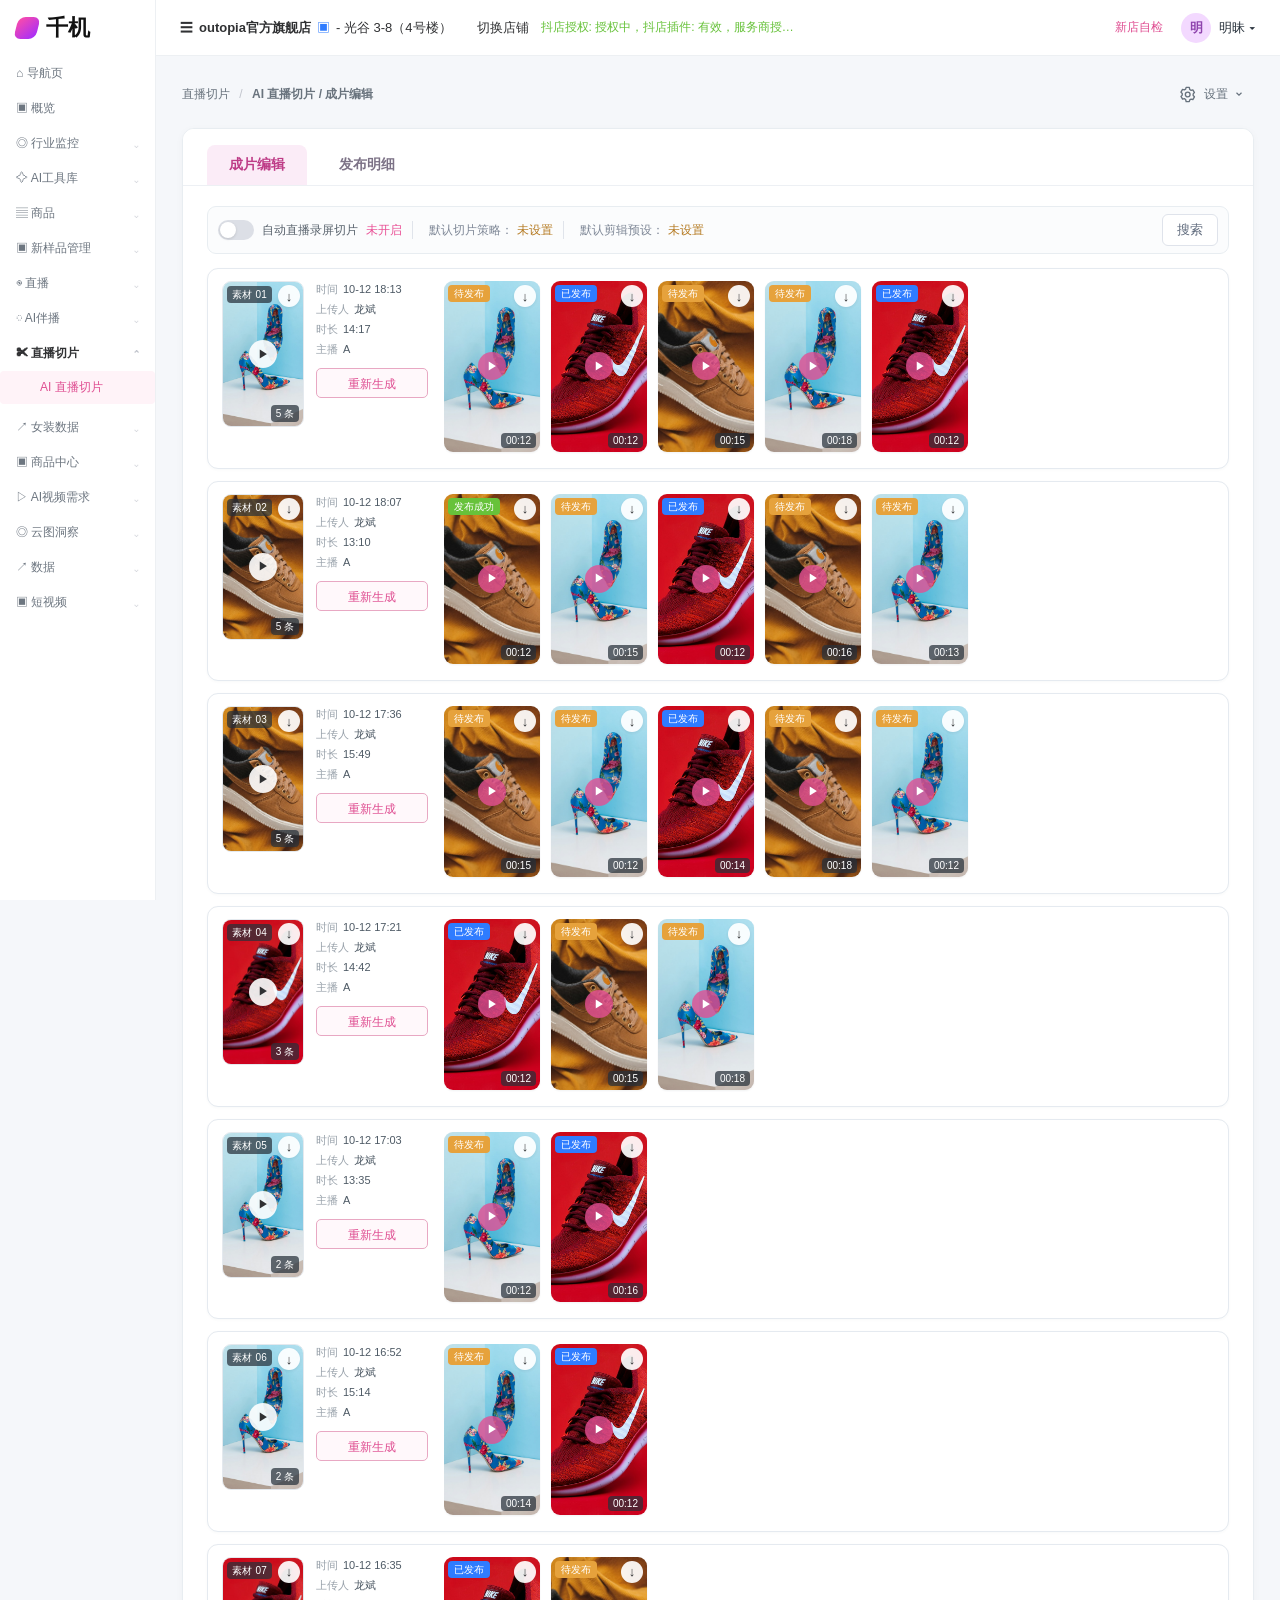
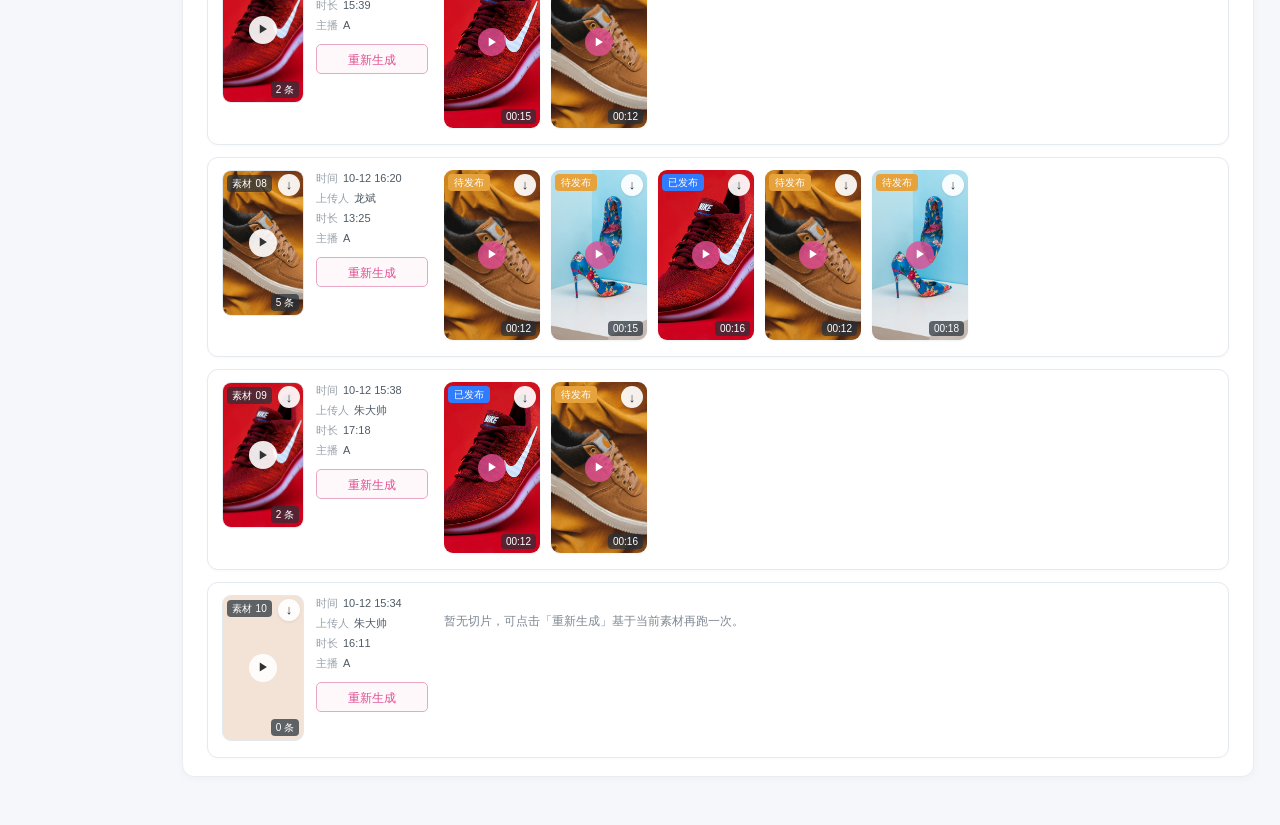
==== commit e731613d: "Publish streamlined clip editor and offline prototype 2026-10-26" ====
--- a/index.html
+++ b/index.html
@@ -1,816 +1,103 @@
 <!doctype html>
-<html lang="zh-CN">
-<head>
-<meta charset="UTF-8"><meta name="viewport" content="width=device-width,initial-scale=1.0">
-<title>成片库-直播切片-千机管理后台</title>
-<style>
-:root{--pink:#e94f95;--pink2:#ff6aa8;--bg:#f7f8fa;--line:#edf0f4;--text:#303133;--muted:#909399;--green:#67c23a;--red:#f56c6c;--sidebar:#fff;--active:#fbeaf3}*{box-sizing:border-box}body{margin:0;background:var(--bg);color:var(--text);font:13px -apple-system,BlinkMacSystemFont,"PingFang SC","Microsoft YaHei",sans-serif}button,input,select{font:inherit}button{cursor:pointer;border:0;background:none;color:inherit}.shell{display:flex;min-height:100vh}.sidebar{width:168px;background:var(--sidebar);border-right:1px solid #f0f2f5;flex:none;position:sticky;top:0;height:100vh;overflow:auto}.logo{height:58px;display:flex;align-items:center;gap:8px;padding:0 18px;font-size:24px;font-weight:800;color:#111}.logo i{width:22px;height:22px;border-radius:7px;background:linear-gradient(135deg,#ff4da6,#a12cff);transform:skewX(-14deg)}.menu{width:100%;display:flex;align-items:center;gap:8px;padding:10px 18px;color:#606266;text-align:left}.menu:hover{background:#fafafa}.menu.active{color:#303133;font-weight:600}.caret{margin-left:auto;color:#c0c4cc}.sub{padding:0 0 6px}.sub button{width:100%;display:flex;align-items:center;justify-content:space-between;padding:9px 18px 9px 46px;color:#606266;text-align:left}.sub button.active{background:var(--active);color:var(--pink);border-radius:4px}.star{color:#f2b24d}.main{flex:1;min-width:0}.top{height:58px;background:#fff;border-bottom:1px solid #f0f2f5;display:flex;align-items:center;justify-content:space-between;padding:0 22px}.store{display:flex;align-items:center;gap:8px;color:#303133}.store b{font-weight:600}.auth{color:#67c23a;font-size:12px}.right{display:flex;align-items:center;gap:18px}.check{color:var(--pink);font-size:12px}.user{display:flex;align-items:center;gap:8px}.avatar{width:30px;height:30px;border-radius:50%;background:#f3d9ff;color:#8e44ad;display:grid;place-items:center;font-weight:700}.content{padding:18px 22px 40px}.crumb{color:#606266;margin-bottom:16px}.crumb span{color:#c0c4cc;margin:0 6px}.filters{display:flex;gap:14px;align-items:center;flex-wrap:wrap;margin-bottom:16px}.label{color:#606266}.date,.input,.select{height:32px;border:1px solid #dcdfe6;border-radius:4px;background:#fff;padding:0 10px;color:#606266}.date{width:240px}.input{width:170px}.select{width:140px}.search{height:32px;padding:0 16px;background:var(--pink);color:#fff;border-radius:4px}.reset{height:32px;padding:0 16px;border:1px solid #dcdfe6;background:#fff;border-radius:4px}.table{width:100%;border-collapse:collapse;min-width:980px}.table th{text-align:left;color:#909399;font-weight:500;padding:13px 12px;border-bottom:1px solid var(--line);background:#fafafa}.table td{padding:18px 12px;border-bottom:1px solid var(--line);vertical-align:middle}.source{display:flex;align-items:center;gap:10px}.thumb{width:42px;height:42px;border-radius:4px;background:#f2e3d6;display:grid;place-items:center;position:relative;overflow:hidden}.thumb:before{content:"";width:20px;height:20px;border-radius:50%;background:#d9b59a}.thumb:after{content:"▶";position:absolute;color:#fff;font-size:12px;text-shadow:0 1px 3px #0008}.meta b{display:block;font-weight:600}.meta small{color:#909399}.badge{display:inline-flex;align-items:center;gap:4px;border:1px solid;border-radius:3px;padding:1px 7px;font-size:12px}.ok{color:#67c23a;border-color:#c2e7b0;background:#f0f9eb}.bad{color:#f56c6c;border-color:#fbc4c4;background:#fef0f0}.run{color:#e6a23c;border-color:#f5dab1;background:#fdf6ec}.progress{display:flex;align-items:center;gap:10px;color:#606266}.bar{width:110px;height:6px;background:#f2f2f2;border-radius:6px;overflow:hidden}.bar i{display:block;height:100%;background:var(--pink)}.view{color:var(--pink)}.delete{color:var(--pink);margin-left:10px}.pager{display:flex;justify-content:flex-end;align-items:center;gap:10px;margin-top:16px;color:#606266}.pager select,.pager input{height:30px;border:1px solid #dcdfe6;border-radius:4px;background:#fff}.page{width:30px;height:30px;border:1px solid #dcdfe6;border-radius:4px;background:#fff}.page.current{background:var(--pink);color:#fff;border-color:var(--pink)}.toast{position:fixed;top:20px;left:50%;transform:translateX(-50%) translateY(-8px);background:#fff;border:1px solid #ebeef5;box-shadow:0 4px 16px #0001;border-radius:4px;padding:10px 16px;opacity:0;transition:.2s}.toast.show{opacity:1;transform:translateX(-50%)}.modal{position:fixed;inset:0;background:#0004;display:none;place-items:center}.modal.show{display:grid}.box{width:460px;background:#fff;border-radius:6px;padding:22px}.box h3{margin:0 0 16px}.box input,.box textarea{width:100%;border:1px solid #dcdfe6;border-radius:4px;padding:8px}.box textarea{height:90px;margin-top:12px}.box-actions{display:flex;justify-content:flex-end;gap:8px;margin-top:16px}@media(max-width:900px){.sidebar{display:none}.filters{align-items:stretch}.date,.input,.select{width:100%}}
-</style>
-<style>
-/* AI live slice workspace */
-.ai-live-page{background:linear-gradient(180deg,#fff 0,#fbf8fc 100%);border:1px solid #f0e5f1;border-radius:14px;min-height:calc(100vh - 116px);overflow:hidden}.ai-live-hero{padding:24px 28px 18px;background:linear-gradient(135deg,#fff5fb,#f7f1ff);border-bottom:1px solid #f0e5f1;display:flex;justify-content:space-between;align-items:flex-start}.ai-live-hero h2{margin:0;color:#29223a;font-size:22px}.ai-live-hero p{margin:8px 0 0;color:#8a8194}.ai-live-pill{background:#fff;border:1px solid #eed6e8;border-radius:20px;padding:8px 14px;color:#a24383;font-size:12px}.ai-live-nav{display:flex;gap:10px;padding:18px 28px 0;background:#fff}.ai-live-nav button{padding:11px 22px;border-radius:10px 10px 0 0;color:#7c7286;font-weight:600}.ai-live-nav button.on{background:#fbecf7;color:#be3c87}.ai-live-body{padding:22px 28px 34px}.ai-live-tabbar{display:flex;gap:26px;border-bottom:1px solid #ece6ef;margin-bottom:20px}.ai-live-tabbar button{padding:0 2px 13px;color:#92899a;position:relative}.ai-live-tabbar button.on{color:#b63e86;font-weight:600}.ai-live-tabbar button.on:after{content:"";height:2px;background:#d84793;left:0;right:0;bottom:-1px;position:absolute;border-radius:2px}.ai-live-card{background:#fff;border:1px solid #eee6f0;border-radius:12px;padding:20px;box-shadow:0 6px 18px #4820500b;margin-bottom:16px}.ai-live-card h3{margin:0 0 6px;color:#393043;font-size:15px}.ai-live-card p{margin:0;color:#98909e;line-height:1.7}.ai-live-grid{display:grid;grid-template-columns:repeat(2,minmax(0,1fr));gap:16px}.ai-live-upload{border:1px dashed #dfc8dc;background:#fffaff;min-height:140px;border-radius:10px;display:flex;align-items:center;justify-content:center;flex-direction:column;gap:8px;color:#9a7c9b}.ai-live-upload strong{color:#bd4088;font-size:15px}.ai-live-fields{display:grid;grid-template-columns:repeat(2,minmax(0,1fr));gap:14px}.ai-live-field{display:flex;flex-direction:column;gap:7px}.ai-live-field label{color:#635b6b}.ai-live-field input,.ai-live-field select,.ai-live-field textarea{height:36px;border:1px solid #e1d9e3;border-radius:6px;padding:0 10px;background:#fff;color:#4e4755}.ai-live-field textarea{height:76px;padding-top:9px;resize:vertical}.ai-live-actions{display:flex;justify-content:flex-end;gap:10px;margin-top:18px}.ai-live-primary{background:#d94791;color:#fff;border-radius:6px;padding:9px 18px}.ai-live-secondary{border:1px solid #e0d8e2;background:#fff;border-radius:6px;padding:9px 18px;color:#665d6d}.ai-live-empty{text-align:center;padding:62px 20px;color:#a19aa7}.ai-live-empty .ai-live-empty-icon{width:56px;height:56px;border-radius:16px;background:#f8eaf5;color:#c24a8c;display:grid;place-items:center;font-size:25px;margin:0 auto 14px}.ai-live-list{width:100%;border-collapse:collapse}.ai-live-list th{background:#faf7fb;color:#908595;font-weight:500;text-align:left;padding:12px}.ai-live-list td{padding:14px 12px;border-top:1px solid #f0ebf1;color:#554d5d}.ai-live-badge{display:inline-block;padding:3px 8px;border-radius:12px;background:#f4eaf6;color:#9e5d9d;font-size:12px}.ai-live-modal{position:fixed;inset:0;background:#24152d66;display:grid;place-items:center;z-index:20}.ai-live-modal-box{width:min(620px,calc(100vw - 40px));background:#fff;border-radius:14px;padding:22px;box-shadow:0 20px 70px #29122f33}.ai-live-modal-head{display:flex;justify-content:space-between;align-items:center;margin-bottom:16px}.ai-live-modal-head h3{margin:0;color:#342b3c}.ai-live-close{font-size:22px;color:#9c92a1}.ai-live-checks{display:flex;gap:16px;flex-wrap:wrap}.ai-live-checks label{border:1px solid #e8dce8;border-radius:8px;padding:10px 12px;color:#6d6473}.ai-live-checks input{accent-color:#d94791;margin-right:7px}@media(max-width:800px){.ai-live-grid,.ai-live-fields{grid-template-columns:1fr}.ai-live-hero{padding:20px}.ai-live-body,.ai-live-nav{padding-left:18px;padding-right:18px}.ai-live-nav{overflow:auto}.ai-live-nav button{white-space:nowrap}}
-</style>
-<style>
-.preset-page{background:#f7f8fa;min-height:calc(100vh - 95px);padding:8px 34px 40px;color:#17151f}.preset-hero{text-align:center;margin:4px 0 20px}.preset-hero h1{font-size:30px;margin:0 0 5px;font-weight:800}.preset-hero p{margin:0;color:#777487}.preset-modes{display:flex;background:#fff;border-radius:12px;box-shadow:0 5px 18px #391e570f;width:500px;max-width:100%;margin:0 auto 20px;padding:5px}.preset-modes button{flex:1;padding:12px;border-radius:10px;color:#55505f;font-weight:600}.preset-modes button.on{background:linear-gradient(100deg,#ad65ed,#de6fee);color:#fff}.preset-card{background:#fff;border:1px solid #eceaf2;border-radius:12px;max-width:1000px;margin:auto}.preset-tabs{display:flex;border-bottom:1px solid #eceaf2;padding:0 22px}.preset-tabs button{padding:16px 22px;color:#696573;font-weight:600}.preset-tabs button.on{color:#a356e7;border-bottom:3px solid #bf6bef}.preset-form{max-width:850px;margin:auto;padding:27px 55px}.preset-form>label{display:block;font-weight:700;margin:0 0 9px}.preset-form>label:not(:first-child){margin-top:20px}.preset-form em{color:#f05575;font-style:normal}.preset-select{width:100%;text-align:left;border:1px solid #dedbe6;border-radius:7px;height:40px;padding:0 13px;color:#aaa;background:#fff}.preset-checks,.preset-radios{display:flex;gap:18px;align-items:center;flex-wrap:wrap;color:#555}.preset-checks a{color:#a356e7}.preset-checks span{border:1px solid #e3e0e8;border-radius:5px;padding:5px 12px;color:#56515e}.preset-pills{display:flex;gap:11px}.preset-pills button{width:70px;height:31px;background:#f5f4f8;border-radius:5px}.preset-pills button.on{background:#fff;border:2px solid #bc67ec;color:#8e46cb}.preset-strategy{display:grid;grid-template-columns:repeat(4,1fr);gap:12px}.preset-key-products{display:grid;grid-template-columns:72px 1fr;gap:12px;align-items:start;margin-top:14px}.preset-key-products[hidden]{display:none!important}.preset-key-products>span{padding-top:8px;color:#555;font-weight:700}.preset-product-picker{display:flex;flex-wrap:wrap;gap:8px;min-height:38px;padding:8px;border:1px solid #dedbe6;border-radius:8px;background:#fff}.preset-product-chip{display:inline-flex;align-items:center;gap:7px;max-width:100%;padding:6px 8px 6px 10px;border-radius:6px;background:#f7f4fb;color:#4d4858}.preset-product-chip small{color:#8d8796}.preset-product-chip button{width:16px;height:16px;border-radius:50%;color:#909399;font-size:14px;line-height:1}.preset-product-chip button:hover{color:#e94f95}.preset-product-add{width:32px;height:32px;border:1px dashed #c8b7db;border-radius:6px;background:#fff;color:#a356e7;font-size:20px;line-height:1}.preset-product-add:hover{border-color:#b966e9;background:#fbf4ff}.preset-product-empty{color:#909399;padding:6px 2px}.preset-product-options{display:grid;gap:8px;max-height:320px;overflow:auto;margin-top:14px}.preset-product-options label{display:flex;align-items:center;gap:8px;padding:9px 10px;border:1px solid #eeeaf3;border-radius:7px}.preset-product-options small{margin-left:auto;color:#909399}.preset-quantities{display:flex;gap:28px;flex-wrap:wrap}.preset-quantities label{display:flex;align-items:center;gap:8px;color:#555;font-weight:600}.preset-quantities input,.preset-quantities select{width:88px;height:34px;border:1px solid #dedbe6;border-radius:6px;padding:0 10px;color:#17151f;background:#fff}.preset-quantities span{color:#8b8794;font-weight:500}.preset-strategy button{border:1px solid #dedbe6;border-radius:8px;text-align:left;padding:14px}.preset-strategy button.on{border:2px solid #b966e9;background:#fbf4ff}.preset-strategy b{display:block;margin-bottom:6px}.preset-strategy small{color:#716c79;line-height:1.4}.preset-radios label{display:flex;gap:6px;align-items:center}.preset-ratios{display:grid;grid-template-columns:repeat(4,1fr);gap:12px}.preset-ratios button{border:1px solid #e5e1ea;border-radius:8px;text-align:left;padding:12px;min-height:72px}.preset-ratios button.on{border-color:#b762ea;background:#fbf3ff}.preset-ratios b{display:block}.preset-ratios small{display:block;color:#85818e;font-size:11px;margin-top:5px;line-height:1.35}.preset-actions{display:flex;justify-content:flex-end;gap:9px;margin-top:25px}.preset-actions>button:first-child:not(.primary-preset){border:1px solid #e0dce7;border-radius:7px;padding:9px 20px;background:#fff}.primary-preset{background:linear-gradient(100deg,#aa61e9,#dc6deb);color:#fff;border-radius:7px;padding:10px 24px;font-weight:700}.default-preset-btn{border:1px solid #dcdfe6;border-radius:7px;padding:10px 20px;background:#fff;color:#606266;font-weight:600;cursor:pointer}.default-preset-btn:hover:not(:disabled){border-color:#e94f95;color:#e94f95}.default-preset-btn:disabled{background:#f5f7fa;border-color:#e4e7ed;color:#c0c4cc;cursor:not-allowed}@media(max-width:700px){.preset-page{padding:10px 12px}.preset-form{padding:24px 18px}.preset-strategy,.preset-ratios{grid-template-columns:1fr 1fr}.preset-pills{flex-wrap:wrap}}
-</style><style>.preset-modes button:first-child{display:none!important}.preset-modes{width:360px!important}</style><style id="editor-css">
-.ed{display:flex;flex-direction:column;height:calc(100vh - 54px);background:#f4f5f7;color:#1d1a24;margin:-8px -34px -40px}.ed-top{height:52px;background:#fff;border-bottom:1px solid #eceaf1;display:flex;align-items:center;padding:0 16px;gap:12px}.ed-top .back{border:1px solid #e4e0ea;border-radius:6px;height:30px;padding:0 10px;color:#5c5666}.ed-top b{font-size:15px}.ed-top .spacer{flex:1}.ed-next{background:#e94f95;color:#fff;border-radius:6px;height:32px;padding:0 16px;font-weight:600}.ed-body{flex:1;display:grid;grid-template-columns:92px 1fr 320px;min-height:0}.ed-tools{background:#fff;border-right:1px solid #eceaf1;display:flex;flex-direction:column;padding:8px 6px;gap:4px}.ed-tools button{border-radius:8px;padding:10px 4px;color:#5d5866;font-size:12px;line-height:1.25}.ed-tools button.on{background:#fff0f6;color:#e94f95;font-weight:700}.ed-stage{display:flex;flex-direction:column;min-width:0;background:#f7f8fa}.ed-stage-bar{display:flex;justify-content:flex-end;gap:8px;padding:10px 14px}.ed-stage-bar button{border:1px solid #e4e0ea;background:#fff;border-radius:6px;height:28px;padding:0 10px;font-size:12px;color:#5c5666}.ed-canvas-wrap{flex:1;display:flex;align-items:center;justify-content:center;min-height:0}.ed-canvas{width:240px;aspect-ratio:9/16;background:linear-gradient(180deg,#2a2433,#16131c);border-radius:10px;box-shadow:0 12px 30px #1b12261f;position:relative;overflow:hidden;color:#fff}.ed-canvas .cap{position:absolute;left:8%;right:8%;bottom:18%;text-align:center;font-weight:800;font-size:18px;text-shadow:0 2px 0 #000,0 0 8px #000;line-height:1.25}.ed-canvas .badge{position:absolute;left:10px;top:10px;background:#e94f95;border-radius:4px;font-size:11px;padding:2px 6px}.ed-side{background:#fff;border-left:1px solid #eceaf1;display:flex;flex-direction:column;min-height:0}.ed-side h3{margin:0;padding:12px 14px 8px;font-size:14px;display:flex;align-items:center;justify-content:space-between}.ed-switch{width:36px;height:20px;border-radius:10px;background:#e94f95;position:relative}.ed-switch i{position:absolute;right:2px;top:2px;width:16px;height:16px;border-radius:50%;background:#fff}.ed-side .add{margin:0 14px 8px;border:1px dashed #e94f95;color:#e94f95;border-radius:6px;height:32px;font-weight:600}.ed-list{overflow:auto;flex:1;padding:0 10px 8px}.ed-item{border:1px solid #eeeaf2;border-radius:8px;padding:8px;margin-bottom:8px;cursor:pointer}.ed-item.on{border-color:#e94f95;background:#fff7fb}.ed-item header{display:flex;justify-content:space-between;color:#8a8494;font-size:11px;margin-bottom:4px}.ed-item header button{color:#c4becb}.ed-item input{width:100%;border:0;background:transparent;font-weight:600;color:#241f2b}.ed-props{border-top:1px solid #eeeaf2;padding:10px 14px 12px;display:grid;grid-template-columns:1fr 1fr;gap:8px}.ed-props label{font-size:11px;color:#7a7484;display:flex;flex-direction:column;gap:4px}.ed-props input,.ed-props select{border:1px solid #e6e2eb;border-radius:5px;height:28px;padding:0 6px;background:#fff}.ed-props .full{grid-column:1/-1}.ed-seg{display:flex;background:#f4f2f6;border-radius:6px;padding:2px}.ed-seg button{flex:1;height:26px;border-radius:5px;color:#666}.ed-seg button.on{background:#fff;color:#e94f95;font-weight:700}.ed-tl{height:168px;background:#fff;border-top:1px solid #eceaf1;display:flex;flex-direction:column}.ed-tl-bar{height:40px;display:flex;align-items:center;gap:6px;padding:0 10px;border-bottom:1px solid #f0eef3}.ed-tl-bar button{width:28px;height:28px;border-radius:6px;color:#5d5866}.ed-tl-bar button:hover{background:#f6f4f8}.ed-time{margin-left:8px;font-variant-numeric:tabular-nums;color:#3d3846;font-size:12px}.ed-tl-bar .spacer{flex:1}.ed-zoom{width:110px}.ed-track{flex:1;position:relative;margin:10px 12px;background:#f7f5f9;border-radius:8px;overflow:hidden}.ed-clip{position:absolute;top:16px;bottom:16px;left:4%;background:linear-gradient(90deg,#ffd6e8,#f7b4d2);border-radius:6px;border:1px solid #e94f95}.ed-playhead{position:absolute;top:0;bottom:0;width:2px;background:#e94f95}.ed-playhead:before{content:"";position:absolute;top:0;left:-5px;border:6px solid transparent;border-top-color:#e94f95}.ed-panel-note{padding:16px;color:#6d6776;font-size:13px;line-height:1.6}
-<style id="editor-embedded-fix">.preset-form:has(.ed){padding:0!important;max-width:none!important}.preset-form .ed{margin:0;height:760px;min-height:0;border-radius:0 0 12px 12px}.preset-form:has(.ed){border-radius:0 0 12px 12px}</style><style id="lexicon-css">
-.lex{padding:22px 34px 34px;min-height:620px;color:#303133}
-.lex-head{display:flex;align-items:baseline;gap:12px;margin-bottom:18px}
-.lex-head b{font-size:16px;font-weight:700}
-.lex-head span{color:#909399;font-size:13px}
-.lex-bar{display:flex;align-items:center;gap:12px;margin-bottom:16px}
-.lex-search{position:relative;width:280px}
-.lex-search input{width:100%;height:32px;border:1px solid #dcdfe6;border-radius:4px;padding:0 32px 0 12px;outline:none}
-.lex-search input:focus{border-color:#e94f95}
-.lex-search i{position:absolute;right:10px;top:8px;color:#c0c4cc;font-style:normal}
-.lex-bar .spacer{flex:1}
-.lex-btn{height:32px;padding:0 16px;border-radius:4px;font-size:13px}
-.lex-btn.ghost{background:#fff;border:1px solid #f5c2d6;color:#e94f95}
-.lex-btn.solid{background:#e94f95;color:#fff}
-.lex-pools{display:grid;grid-template-columns:1fr 1fr;gap:20px;margin-top:10px}
-.lex-pool{border:1px solid #e8e6ef;border-radius:10px;background:#fff;padding:16px;min-height:360px;display:flex;flex-direction:column}
-.lex-pool-header{display:flex;align-items:center;justify-content:space-between;margin-bottom:14px;padding-bottom:10px;border-bottom:1px dashed #edeaf2}
-.lex-pool-title{display:flex;align-items:center;gap:8px;font-weight:700;font-size:14px}
-.lex-pool-title i{width:8px;height:8px;border-radius:50%;display:inline-block}
-.lex-pool.hot .lex-pool-title i{background:#e94f95}
-.lex-pool.forbidden .lex-pool-title i{background:#f56c6c}
-.lex-pool-count{font-size:12px;color:#909399}
-.lex-tags{display:flex;flex-wrap:wrap;gap:10px;align-content:flex-start;flex:1}
-.lex-tag{position:relative;display:inline-flex;align-items:center;background:#f7f6fa;border:1px solid #e4e0ec;border-radius:6px;padding:7px 14px;font-size:13px;color:#303133;transition:all .15s;cursor:default}
-.lex-tag:hover{background:#fff;border-color:#e94f95;box-shadow:0 2px 8px #e94f9518}
-.lex-tag-del{position:absolute;top:-7px;right:-7px;width:16px;height:16px;border-radius:50%;background:#e94f95;color:#fff;font-size:11px;line-height:15px;text-align:center;display:none;cursor:pointer;border:1px solid #fff;box-shadow:0 1px 3px #0003}
-.lex-pool.forbidden .lex-tag-del{background:#f56c6c}
-.lex-tag:hover .lex-tag-del{display:block}
-.lex-tag-del:hover{transform:scale(1.15)}.lex-upload-card{border:1px solid #ebe7f2;border-radius:8px;padding:14px;background:#faf9fc;display:flex;flex-direction:column;justify-content:space-between}.lex-add-tag{justify-content:center;min-width:34px;padding:7px 12px;color:#e94f95;border-style:dashed;background:#fff;cursor:pointer;font-weight:700}.lex-pool.forbidden .lex-add-tag{color:#f56c6c}.lex-add-tag:hover{background:#fff7f7}
-.lex-empty{padding:40px;text-align:center;color:#c0c4cc}
-.lex-mask{position:fixed;inset:0;background:#0006;display:flex;align-items:center;justify-content:center;z-index:50}
-.lex-dialog{width:420px;background:#fff;border-radius:8px;padding:20px 22px}
-.lex-dialog h4{margin:0 0 16px;font-size:16px}
-.lex-dialog input{width:100%;height:36px;border:1px solid #dcdfe6;border-radius:4px;padding:0 12px}
-.lex-dialog input:focus{border-color:#e94f95;outline:none}
-.lex-dialog .row{display:flex;justify-content:flex-end;gap:10px;margin-top:18px}
-.lex-count{margin-left:8px;color:#c0c4cc;font-size:12px}
-.preset-setting .default-preset-btn{margin-left:auto;flex-shrink:0;min-height:32px;padding:7px 18px}
-.preset-tab-actions{margin:0;padding:25px 55px 27px}.preset-form:has(#editorHost) .ed{height:672px}.preset-form:has(#lexiconHost) .lex{min-height:530px}.preset-tab-actions .primary-preset{flex-shrink:0}@media(max-width:700px){.preset-tab-actions{padding:24px 18px}}
-</style><style id="preset-setting-css">.preset-setting{display:flex;align-items:center;gap:12px;margin:0;padding:16px 22px 0;color:#606266}.preset-setting[hidden]{display:none}.preset-setting label{font-weight:600}.preset-setting #presetSelect{display:none}.preset-picker{position:relative;width:220px}.preset-picker-trigger{display:flex;align-items:center;gap:8px;width:100%;height:32px;border:1px solid #dcdfe6;border-radius:4px;background:#fff;color:#606266;padding:0 10px;text-align:left}.preset-picker-trigger:focus-visible,.preset-picker-trigger[aria-expanded="true"]{outline:none;border-color:#e94f95}.preset-picker-arrow{margin-left:auto;width:7px;height:7px;border-right:1px solid #909399;border-bottom:1px solid #909399;transform:rotate(45deg);margin-top:-4px}.preset-default-badge{display:inline-flex;align-items:center;padding:2px 6px;background:#f0f1f3;border-radius:4px;color:#909399;font-size:11px;line-height:16px;font-weight:400;white-space:nowrap}.preset-picker-menu{position:absolute;top:calc(100% + 6px);left:0;right:0;z-index:20;padding:5px 0;border:1px solid #e4e7ed;border-radius:6px;background:#fff;box-shadow:0 6px 18px #00000014}.preset-picker-menu[hidden]{display:none}.preset-picker-option{display:flex;align-items:center;gap:8px;width:100%;padding:9px 12px;text-align:left;color:#606266}.preset-picker-option:hover,.preset-picker-option:focus-visible{outline:none;background:#f7f6fa}.preset-picker-option[aria-selected="true"]{color:#a356e7;background:#fbf4ff}</style>
-<style id="highlight-detail-css">
-.highlight-table-wrap{overflow-x:auto;background:#fff}.highlight-table .thumb{width:52px;height:52px;background:linear-gradient(145deg,#e6d4c7,#b88e75)}.highlight-table .meta b{font-weight:500}.highlight-table .meta small{display:block;margin-top:5px}.highlight-actions{display:flex;align-items:center;gap:12px;white-space:nowrap}.highlight-actions button{color:#e94f95}.highlight-actions .retry{color:#606266}.highlight-status{color:#606266}.highlight-status.done{color:#67c23a}.highlight-status.running{color:#e6a23c}.highlight-mask{position:fixed;inset:0;z-index:80;background:#0006;display:flex;align-items:center;justify-content:center;padding:28px}.highlight-dialog{width:min(1040px,calc(100vw - 56px));max-height:calc(100vh - 56px);overflow:hidden;background:#fff;border-radius:6px;box-shadow:0 16px 48px #0003;display:flex;flex-direction:column}.highlight-dialog-head{height:54px;display:flex;align-items:center;padding:0 20px;border-bottom:1px solid #ebeef5}.highlight-dialog-head h3{margin:0;font-size:16px}.highlight-close{margin-left:auto;width:32px;height:32px;color:#909399;font-size:22px}.highlight-dialog-body{padding:18px 20px 22px;overflow:auto}.highlight-task-line{font-weight:600;margin-bottom:14px}.highlight-summary{display:grid;grid-template-columns:2fr repeat(3,1fr);border:1px solid #ebeef5;border-radius:4px;background:#fafafa;margin-bottom:20px}.highlight-summary div{padding:13px 16px;border-right:1px solid #ebeef5}.highlight-summary div:last-child{border:0}.highlight-summary span{display:block;color:#909399;font-size:12px;margin-bottom:5px}.highlight-summary b{font-weight:500}.highlight-section-title{display:flex;align-items:center;gap:10px;margin:0 0 12px;font-size:14px}.highlight-section-title span{color:#909399;font-size:12px;font-weight:400}.highlight-detail-table{width:100%;border-collapse:collapse;min-width:830px}.highlight-detail-table th{padding:11px 10px;background:#fafafa;color:#909399;font-weight:500;text-align:left;border-bottom:1px solid #ebeef5}.highlight-detail-table td{padding:12px 10px;border-bottom:1px solid #ebeef5}.highlight-video{display:flex;align-items:center;gap:8px}.highlight-video .video-thumb{width:72px;height:46px;border-radius:4px;background:linear-gradient(145deg,#d6c0b2,#9c755e);display:grid;place-items:center;color:#fff;cursor:pointer;position:relative;overflow:hidden}.highlight-video .video-thumb:before{content:"";width:22px;height:22px;border:1px solid #fff;border-radius:50%;background:#0003}.highlight-video .video-thumb:after{content:"▶";position:absolute;font-size:10px;margin-left:2px}.highlight-progress{color:#67c23a}.detail-action{color:#e94f95;margin-right:12px}.detail-published{color:#67c23a}.detail-preview{position:fixed;inset:0;z-index:90;background:#000b;display:flex;align-items:center;justify-content:center}.detail-preview-card{width:270px;aspect-ratio:9/16;border-radius:10px;background:linear-gradient(160deg,#3a2f38,#151319);color:#fff;display:flex;align-items:center;justify-content:center;text-align:center;position:relative}.detail-preview-close{position:absolute;right:12px;top:10px;color:#fff;font-size:22px}.detail-preview-play{width:58px;height:58px;border:2px solid #fff;border-radius:50%;display:grid;place-items:center;font-size:22px;padding-left:4px}.highlight-empty{text-align:center;color:#c0c4cc;padding:70px 0}.highlight-page-info{margin-right:auto}@media(max-width:800px){.highlight-summary{grid-template-columns:1fr 1fr}.highlight-summary div:nth-child(2){border-right:0}.highlight-summary div{border-bottom:1px solid #ebeef5}.highlight-mask{padding:10px}.highlight-dialog{width:calc(100vw - 20px);max-height:calc(100vh - 20px)}}
-.highlight-main-head{display:flex;align-items:center;justify-content:flex-start;gap:20px;margin-bottom:18px;padding:4px 0 16px;border-bottom:1px solid #ebeef5}.highlight-head-copy{flex:none}.highlight-main-head h2{font-size:17px;margin:0}.highlight-head-controls,.highlight-capture-actions,.highlight-head-actions{display:flex;align-items:center;gap:10px}.highlight-capture-actions>*{width:auto}.highlight-history-btn,.highlight-publish-record-btn{min-width:138px;height:34px;padding:0 16px;border:1px solid #e94f95;border-radius:4px;background:#fff;color:#e94f95;white-space:nowrap}.highlight-history-btn:hover,.highlight-publish-record-btn:hover{background:#fff5f9}.highlight-filter-tag{display:inline-flex;align-items:center;gap:8px;border:1px solid #f3c0d6;background:#fff5f9;color:#e94f95;border-radius:4px;padding:6px 10px}.highlight-filter-tag button{color:#e94f95;font-size:16px;line-height:1}.highlight-task-id{color:#e94f95}.history-dialog{width:min(1120px,calc(100vw - 56px))}.history-dialog .highlight-dialog-body{padding-top:16px}.history-table .thumb{width:48px;height:48px}.history-filters{margin-bottom:16px}.highlight-clip-filters{flex-wrap:wrap}.highlight-clip-filters .task-filter-space{margin-left:auto}.live-source-cell{position:relative;width:250px;vertical-align:stretch;background:#fff}.live-source-cell:before{content:"";position:absolute;left:13px;top:8px;bottom:8px;width:2px;border-radius:2px;background:#e94f95}.live-source{position:relative;display:flex;align-items:flex-start;gap:12px;height:100%;padding:8px 0 8px 28px}.live-source:before,.live-source:after{content:"";position:absolute;left:10px;width:8px;height:8px;border:2px solid #e94f95;border-radius:50%;background:#fff;z-index:1}.live-source:before{top:16px}.live-source:after{bottom:10px}.live-source b,.live-source small,.live-source time{display:block}.live-source b{font-weight:500}.live-source small,.live-source time{margin-top:4px;color:#909399;font-size:12px}.live-source time{color:#e94f95;font-weight:600;white-space:nowrap}.clip-row-actions{display:flex;align-items:center;gap:8px;flex-wrap:wrap;min-width:220px}.clip-row-actions .detail-action{margin-right:0}.highlight-detail-table .clip-product{min-width:120px}.highlight-detail-table .clip-product b{display:block;font-weight:500}.highlight-detail-table .clip-product small{display:block;color:#909399;margin-top:4px}.highlight-detail-table .clip-index{color:#909399;white-space:nowrap}.highlight-detail-table .clip-task small{display:block;color:#909399;margin-top:4px}@media(max-width:1100px){.highlight-main-head{align-items:flex-start;flex-wrap:wrap}.highlight-head-controls{width:100%;flex-wrap:wrap;justify-content:flex-start}.highlight-capture-actions,.highlight-head-actions{flex-wrap:wrap}}.highlight-clip-filters .task-filter-space{margin-left:0}}
-.highlight-batch-btn{height:34px;padding:0 15px;border:1px solid #dcdfe6;border-radius:4px;background:#fff;color:#606266}.highlight-batch-btn:hover,.highlight-batch-btn.active{border-color:#e94f95;color:#e94f95;background:#fff5f9}.highlight-select-col{width:42px;text-align:center!important}.highlight-select{width:15px;height:15px;accent-color:#e94f95;vertical-align:middle}.highlight-select:disabled{opacity:.36;cursor:not-allowed}.highlight-batch-count{color:#e94f95;font-size:13px;white-space:nowrap}.highlight-batch-toolbar{display:flex;align-items:center;gap:10px;margin:-8px 0 14px;padding:12px 14px;border:1px solid #f2d2e1;border-radius:4px;background:#fff8fb}.highlight-batch-toolbar span{margin-right:auto;color:#606266;font-size:13px}.highlight-batch-action{height:34px;padding:0 17px;border:1px solid #e94f95;border-radius:4px;background:#fff;color:#e94f95}.highlight-batch-action.primary{background:#e94f95;color:#fff}.highlight-batch-action:disabled{border-color:#dcdfe6;background:#f5f7fa;color:#c0c4cc;cursor:not-allowed}
-.highlight-upload-btn{height:34px;padding:0 16px;border:1px solid #e94f95;border-radius:4px;background:#fff;color:#e94f95}.highlight-upload-btn:hover{background:#fff5f9}.highlight-upload-dialog{width:min(520px,calc(100vw - 56px))}.highlight-upload-field{margin-bottom:16px}.highlight-upload-field span{display:block;margin-bottom:8px;color:#606266}.highlight-upload-field input,.highlight-upload-field select{width:100%;height:36px;border:1px solid #dcdfe6;border-radius:4px;padding:0 12px;background:#fff;color:#606266}.highlight-upload-file{display:flex;align-items:center;gap:10px}.highlight-upload-file input{display:none}.highlight-upload-file button{height:36px;padding:0 14px;border:1px solid #e94f95;border-radius:4px;color:#e94f95;white-space:nowrap}.highlight-upload-file b{min-width:0;overflow:hidden;color:#909399;font-weight:400;text-overflow:ellipsis;white-space:nowrap}.highlight-upload-actions{display:flex;justify-content:flex-end;gap:10px;margin-top:20px}
-.highlight-auto-switch{display:inline-flex;align-items:center;gap:8px;height:34px;padding:0 12px;border:1px solid #e94f95;border-radius:4px;background:#fff;color:#606266;white-space:nowrap}.highlight-auto-switch input{position:absolute;opacity:0;pointer-events:none}.highlight-auto-track{width:36px;height:20px;border-radius:999px;background:#dcdfe6;position:relative;transition:.2s}.highlight-auto-track:before{content:"";position:absolute;top:2px;left:2px;width:16px;height:16px;border-radius:50%;background:#fff;box-shadow:0 1px 3px #0002;transition:.2s}.highlight-auto-switch input:checked+.highlight-auto-track{background:#e94f95}.highlight-auto-switch input:checked+.highlight-auto-track:before{transform:translateX(16px)}.highlight-auto-switch input:focus-visible+.highlight-auto-track{outline:2px solid #f3c0d6;outline-offset:2px}.highlight-auto-state{color:#e94f95;font-size:12px}
-.product-manage{padding:24px 28px}.product-manage-head{display:flex;align-items:center;gap:12px;margin-bottom:18px}.product-manage-head div:first-child{margin-right:auto}.product-manage-head h3{margin:0 0 5px;font-size:16px}.product-manage-head p{margin:0;color:#909399}.product-search{width:220px;height:34px;border:1px solid #dcdfe6;border-radius:4px;padding:0 11px}.product-add{height:34px;padding:0 16px;border-radius:4px;background:#e94f95;color:#fff}.product-template{height:34px;padding:0 14px;border:1px solid #e94f95;border-radius:4px;background:#fff;color:#e94f95;white-space:nowrap}.product-template:hover{background:#fff5f9}.product-table{width:100%;border-collapse:collapse}.product-table th{padding:12px 14px;text-align:left;color:#909399;font-weight:500;background:#fafafa;border-bottom:1px solid #ebeef5}.product-table td{padding:14px;border-bottom:1px solid #ebeef5}.product-name{display:flex;align-items:center;gap:10px}.product-cover{width:44px;height:44px;border-radius:6px;background:linear-gradient(135deg,#f8dce8,#efd7c8);display:grid;place-items:center;color:#fff;font-size:18px}.product-name b{display:block}.product-name small{display:block;margin-top:4px;color:#909399}.product-switch{display:inline-flex;align-items:center;gap:7px;color:#606266}.product-switch input{accent-color:#e94f95}.product-remove{color:#e94f95}.product-empty{padding:48px!important;text-align:center;color:#909399}.product-count{color:#e94f95;font-weight:600}@media(max-width:800px){.product-manage{padding:18px}.product-manage-head{align-items:stretch;flex-direction:column}.product-manage-head div:first-child{margin-right:0}.product-search{width:100%}.product-table{min-width:680px}}
-.host-manage{padding:22px}.host-account-info{display:grid;grid-template-columns:repeat(2,minmax(180px,280px));gap:16px;margin-top:16px}.host-account-info div{padding:14px 16px;border-radius:8px;background:#faf7ff}.host-account-info span{display:block;color:#909399;font-size:12px}.host-account-info b{display:block;margin-top:6px;font-weight:600}.host-manage .ai-live-tabbar button.on{color:#a356e7}.host-manage .ai-live-tabbar button.on:after{background:#bf6bef}.host-manage .ai-live-primary{background:linear-gradient(100deg,#aa61e9,#dc6deb)}
-.host-accounts-head{display:flex;align-items:center;justify-content:space-between;gap:16px;margin-bottom:20px}.host-accounts-head .ai-live-primary{flex:none}.host-accounts-count{margin-left:8px;color:#98909e;font-size:12px;font-weight:400}.host-accounts-scroll{overflow:auto;border:1px solid #eee6f0;border-radius:8px}.host-accounts-table{min-width:900px;table-layout:fixed}.host-accounts-table th:nth-child(1){width:14%}.host-accounts-table th:nth-child(2){width:12%}.host-accounts-table th:nth-child(3){width:10%}.host-accounts-table th:nth-child(4){width:18%}.host-accounts-table th:nth-child(5){width:18%}.host-accounts-table th:nth-child(6){width:10%}.host-accounts-table th:nth-child(7){width:18%}.host-account-name,.host-account-alias,.host-account-real,.host-account-social{overflow-wrap:anywhere;font-weight:500}.host-binding-view{color:#a356e7;font-size:13px;padding:6px 0;min-height:32px}.host-binding-view:hover{color:#8031ba}.host-binding-view:focus-visible{outline:2px solid #a356e7;outline-offset:3px}.host-binding-warning{padding:14px 16px;background:#fff8eb;border:1px solid #f5d5a0;border-radius:8px;color:#895d16;line-height:1.7}.host-binding-grid{display:grid;grid-template-columns:repeat(2,minmax(0,1fr));gap:14px;margin:18px 0}.host-binding-grid div{padding:12px 14px;background:#faf7ff;border-radius:8px}.host-binding-grid dt{font-size:12px;color:#909399;margin-bottom:6px}.host-binding-grid dd{margin:0;color:#393043;overflow-wrap:anywhere}.host-binding-note{font-size:12px;color:#909399;line-height:1.7}@media(max-width:600px){.host-binding-grid{grid-template-columns:1fr}}.host-account-rebind{color:#a356e7;font-size:13px;padding:6px 0}.host-account-rebind:hover{color:#8031ba}.host-accounts-empty{padding:40px 16px;text-align:center;color:#98909e;background:#faf9fc;border-radius:8px}@media(max-width:800px){.host-accounts-head{align-items:flex-start;flex-direction:column}.host-manage{padding:18px 0}}.host-accounts-table tbody th{background:#fcfaff;border-top:1px solid #f0ebf1;vertical-align:top;padding:22px 12px;color:#554d5d}.host-accounts-table tbody td{padding:0 12px;vertical-align:top}.host-accounts-table .host-account-real{padding-top:22px}.host-account-alias b{display:block;font-size:14px;color:#5e347a}.host-account-alias small{display:block;margin-top:6px;color:#98909e;font-size:12px;font-weight:400}.host-group-add{display:block;margin:0;color:#a356e7;font-size:12px;padding:10px 0;min-height:44px;white-space:nowrap}.host-account-stack-item{height:64px;display:flex;align-items:center;min-width:0;border-bottom:1px solid #f4eff7}.host-account-stack-item:last-child{border-bottom:0}.host-account-stack-value{display:-webkit-box;-webkit-box-orient:vertical;-webkit-line-clamp:2;overflow:hidden;overflow-wrap:anywhere}.host-group-pending{line-height:1.5}.host-account-stack .host-account-rebind{font-size:12px}.host-account-actions{display:flex;gap:10px;flex-wrap:wrap;align-content:center}.host-account-delete{font-size:12px;color:#e25757;padding:6px 0}.host-account-delete:hover{color:#bc3030}.host-delete-summary{padding:14px;background:#faf7ff;border-radius:8px;margin:16px 0;line-height:1.8;overflow-wrap:anywhere}.host-delete-confirm{background:#df5454!important}.host-account-actions button:focus-visible,.host-group-add:focus-visible{outline:2px solid #a356e7;outline-offset:2px}
-.ai-workspace .preset-page{min-height:0;padding:0;background:transparent}.ai-workspace .preset-card{max-width:none;margin:0;border:0;border-radius:0;background:transparent;box-shadow:none}.ai-workspace .preset-form{max-width:none;margin:0;padding:8px 28px 28px}.ai-workspace .preset-setting{padding:4px 28px 0}.ai-workspace .preset-tabs{flex-wrap:wrap}.ai-workspace #panel{min-width:0}.ai-workspace .ai-live-nav button:focus-visible{outline:2px solid #d94791;outline-offset:-3px}.ai-workspace .preset-hero{display:none}
-</style>
-<style id="highlight-layout-polish">
-.highlight-table-wrap{border:1px solid #ebeef5;border-radius:6px;box-shadow:0 2px 8px #1f24300a;overflow:auto}
-.highlight-detail-table{width:100%;table-layout:fixed;min-width:1200px}
-.highlight-detail-table th,.highlight-detail-table td{padding:10px 11px}
-.highlight-detail-table col.col-select{width:42px}
-.highlight-detail-table col.col-source{width:210px}
-.highlight-detail-table col.col-number{width:132px}
-.highlight-detail-table col.col-preview{width:80px}
-.highlight-detail-table col.col-product{width:130px}
-.highlight-detail-table col.col-host{width:100px}
-.highlight-detail-table col.col-task{width:120px}
-.highlight-detail-table col.col-duration{width:60px}
-.highlight-detail-table col.col-publish{width:80px}
-.highlight-detail-table col.col-actions{width:280px}
-.highlight-detail-table th{white-space:nowrap}
-.highlight-detail-table td{height:60px}
-.highlight-video .video-thumb{width:58px;height:40px;flex:none}
-.highlight-video .video-thumb:before{width:19px;height:19px}
-.highlight-video .video-thumb:after{font-size:9px}
-.clip-row-actions{gap:4px;min-width:0}
-.clip-row-actions .detail-action{display:inline-flex;align-items:center;justify-content:center;min-height:28px;margin:0;padding:0 7px;border:1px solid #f3c0d6;border-radius:4px;background:#fff7fa;color:#d93f87;font-size:12px;white-space:nowrap}
-.clip-row-actions .detail-action:hover{background:#e94f95;color:#fff}
-.live-source-cell{width:220px;padding-left:30px!important;vertical-align:middle!important}
-.live-source-cell:before{display:none}
-.live-session-rail{position:absolute;left:13px;top:8px;bottom:8px;width:2px;border-radius:2px;background:#e94f95}
-.live-source{padding:8px 0;gap:10px;align-items:center}
-.live-source:before{top:17px}
-.live-source:after{bottom:17px}
-.live-source-date{display:block;margin-top:4px;color:#606266;font-size:12px}
-.live-source time{margin-top:4px}
-.highlight-clip-filters{display:grid;grid-template-columns:repeat(6,minmax(130px,1fr));gap:10px 12px;margin-bottom:14px;padding:14px;background:#fafbfc;border:1px solid #ebeef5;border-radius:6px}
-.highlight-filter-field{display:flex;flex-direction:column;gap:6px;min-width:0}
-.highlight-filter-field label{color:#606266;font-size:12px}
-.highlight-filter-field .date,.highlight-filter-field .input,.highlight-filter-field .select{width:100%;height:34px}
-.highlight-filter-actions{grid-column:1/-1;display:flex;align-items:center;gap:9px;padding-top:10px;border-top:1px solid #ebeef5}
-.highlight-filter-actions .task-filter-space{margin-left:auto}
-.highlight-main-head{margin-bottom:14px;padding-bottom:14px}
-.highlight-head-controls{gap:14px}
-.highlight-capture-actions,.highlight-head-actions{gap:8px}
-.highlight-history-btn,.highlight-publish-record-btn,.highlight-upload-btn,.highlight-auto-switch,.highlight-batch-btn{height:32px}
-.highlight-page-info{color:#606266}
-.ai-workspace{background:#fff;border-color:#e9e6ef;border-radius:12px;min-height:calc(100vh - 140px)}
-.ai-workspace .ai-live-nav{padding:16px 24px 0;gap:10px;border-bottom:1px solid #edf0f4;overflow-x:auto}
-.ai-workspace .ai-live-nav button{min-height:40px;padding:10px 22px;font-size:14px;border-radius:8px 8px 0 0;flex:none;white-space:nowrap}
-.ai-workspace .ai-live-body{padding:20px 24px 18px}
-.highlight-main-head{padding:0 0 16px;margin-bottom:16px}
-.highlight-upload-btn{background:#e94f95;color:#fff;border-color:#e94f95}
-.highlight-upload-btn:hover{background:#d94188;color:#fff}
-.highlight-history-btn,.highlight-publish-record-btn{min-width:0;color:#606266;border-color:#dcdfe6}
-.highlight-history-btn:hover,.highlight-publish-record-btn:hover{border-color:#e94f95;color:#e94f95}
-.highlight-auto-switch{border-color:#e7e9ee;background:#fafbfc}
-.highlight-default-preset{display:inline-flex;align-items:center;gap:4px;min-width:0;max-width:100%;padding:6px 10px;border:1px solid #ebeef5;border-radius:4px;background:#fafbfc;color:#7f8897;font-size:12px;line-height:18px}
-.highlight-default-preset b{font-weight:500;color:#606266;overflow:hidden;text-overflow:ellipsis;white-space:nowrap}
-.highlight-default-preset.is-missing{background:#fff8eb;border-color:#f5dfb7}.highlight-default-preset.is-missing b{color:#b57b23}
-.highlight-auto-head{display:block;padding:0;border-bottom:0;margin-bottom:16px}
-.highlight-auto-head{display:flex;align-items:center;gap:10px}
-.highlight-auto-head .highlight-auto-config{flex:none}
-.highlight-auto-head>.highlight-inline-create{flex:none}
-.highlight-auto-head>.highlight-view-control-group{display:flex;align-items:center;gap:10px;flex:none;order:3}
-.highlight-auto-head>.highlight-auto-config{order:1}
-.highlight-auto-head>.highlight-inline-create{order:2}
-.highlight-auto-config{display:inline-flex;align-items:center;gap:16px;max-width:100%;padding:12px 14px;border:1px solid #e7e9ee;border-radius:8px;background:#fafbfc}
-.highlight-auto-config .highlight-auto-switch{height:24px;padding:0;border:0;background:transparent}
-.highlight-auto-config .highlight-default-preset{padding:0 0 0 16px;border:0;border-left:1px solid #e0e4eb;border-radius:0;background:transparent}
-.highlight-auto-config .highlight-default-preset>span{flex:none}
-.highlight-auto-config .highlight-default-preset.is-missing{background:transparent;border-color:#e0e4eb}
-@media(max-width:560px){.highlight-auto-config{display:flex;flex-direction:column;align-items:flex-start;gap:10px;width:100%}.highlight-auto-config .highlight-default-preset{width:100%;padding:10px 0 0;border-left:0;border-top:1px solid #e0e4eb}}
-.default-preset-reminder{width:min(500px,calc(100vw - 40px))}.default-preset-reminder p{margin:0;color:#606266;line-height:1.8}.default-preset-reminder .highlight-upload-actions{margin-top:18px}
-.highlight-head-actions{padding-left:14px;border-left:1px solid #e7e9ee}
-.highlight-filter-actions .highlight-batch-btn{border:1px solid #dcdfe6;background:#fff}
-.highlight-filter-actions .highlight-batch-btn.active{border-color:#e94f95;background:#fff5f9}
-.highlight-library-table{max-height:clamp(320px,calc(100vh - 442px),720px);scrollbar-gutter:stable;overscroll-behavior:contain;box-shadow:none}
-.highlight-library-table .highlight-detail-table{border-collapse:separate;border-spacing:0}
-.highlight-library-table th{position:sticky;top:0;z-index:3;height:42px;background:#f7f8fa;color:#687180;font-size:12px;font-weight:600}
-.highlight-library-table td{color:#404651;background:#fff;border-bottom:1px solid #edf0f4;line-height:1.5}
-.highlight-library-table tbody tr:last-child td{border-bottom:0}
-.highlight-library-table tbody tr:hover td:not(.live-source-cell){background:#fffbfd}
-.highlight-library-table .clip-index{color:#6c7482;font-size:12px;font-variant-numeric:tabular-nums}
-.highlight-library-table .clip-product{min-width:0}
-.highlight-library-table .clip-product b{font-size:13px;font-weight:500;overflow-wrap:anywhere}
-.highlight-library-table .clip-product small,.highlight-library-table .clip-task small{margin-top:3px;color:#7f8897;font-size:11px}
-.highlight-library-table .clip-task b{font-size:13px;font-weight:600}
-.highlight-library-table .clip-host{color:#404651;overflow-wrap:anywhere}
-.highlight-library-table .clip-host.pending{color:#909399}
-.highlight-library-table .highlight-status.done,.highlight-library-table .detail-published{color:#368936}
-.highlight-library-table .clip-row-actions{gap:2px;flex-wrap:nowrap}
-.highlight-library-table .clip-row-actions .detail-action{border:0;background:transparent;padding:0 6px;font-size:12px;min-height:32px}
-.highlight-library-table .clip-row-actions .detail-action:hover{background:#fcebf3;color:#c92b75}
-.highlight-library-table .live-source-cell{padding:12px 12px 12px 32px!important;vertical-align:top!important;border-right:1px solid #edf0f4;background:#fffdfd}
-.live-session-rail{top:22px;bottom:22px;left:17px;width:1px;background:#ed8cb6}
-.live-session-rail:before,.live-session-rail:after{content:"";position:absolute;left:-3px;width:7px;height:7px;border:1.5px solid #e94f95;background:#fff;border-radius:50%}
-.live-session-rail:before{top:-3px}.live-session-rail:after{bottom:-3px}
-.live-source{position:sticky;top:54px;height:auto;flex-direction:column;align-items:flex-start;gap:12px;padding:4px 0 12px}
-.live-source:before,.live-source:after{display:none}
-.live-source .video-thumb{width:72px;height:46px;border-radius:5px;background:linear-gradient(145deg,#d6c0b2,#9c755e);position:relative;display:grid;place-items:center;flex:none}
-.live-source .video-thumb:before{content:"";width:22px;height:22px;border:1px solid #fff;border-radius:50%;background:#0003}
-.live-source .video-thumb:after{content:"▶";position:absolute;color:#fff;font-size:10px;margin-left:2px}
-.live-source b{font-weight:600}.live-source small{font-size:11px;font-variant-numeric:tabular-nums;overflow-wrap:anywhere}
-.live-source time{font-weight:500}
-.highlight-video .video-thumb:focus-visible,.live-source .video-thumb:focus-visible,.clip-row-actions button:focus-visible{outline:2px solid #d94188;outline-offset:2px}
-.highlight-library-table+.pager{gap:8px;margin-top:0;padding-top:16px;font-size:12px;flex-wrap:wrap}
-.records-filters{display:grid;grid-template-columns:repeat(2,minmax(160px,240px)) auto;justify-content:start;align-items:end;gap:12px;padding:14px;background:#fafbfc;border:1px solid #ebeef5;border-radius:6px}
-.records-filter-actions{display:flex;align-items:center;gap:9px}
-.record-tab-table{max-height:clamp(320px,calc(100vh - 330px),900px);overscroll-behavior:contain;box-shadow:none}
-.material-library-page .record-tab-table{max-height:clamp(320px,calc(100vh - 390px),840px)}
-.record-tab-table th{position:sticky;top:0;z-index:1;background:#f7f8fa;color:#687180;font-size:12px;font-weight:600;white-space:nowrap}
-.record-tab-table .clip-index{white-space:nowrap;font-variant-numeric:tabular-nums}
-.record-tab-table .source .thumb{flex:none}
-.records-page>.pager{flex-wrap:wrap;font-size:12px;gap:8px}
-@media(max-width:760px){.records-filters{grid-template-columns:repeat(2,minmax(0,1fr))}.records-filter-actions{grid-column:1/-1}}
-.toast{z-index:200;pointer-events:none;max-width:calc(100vw - 32px)}
-@media(max-width:1320px){.top .auth{max-width:260px;overflow:hidden;text-overflow:ellipsis;white-space:nowrap}.top .store{min-width:0;gap:6px}.top .right{gap:12px}}
-@media(max-width:1180px){.highlight-clip-filters{grid-template-columns:repeat(3,minmax(140px,1fr))}.highlight-detail-table{min-width:1160px}.highlight-detail-table col.col-source{width:200px}.highlight-detail-table col.col-actions{width:280px}}
-@media(max-width:760px){.highlight-clip-filters{grid-template-columns:repeat(2,minmax(0,1fr));padding:12px}.highlight-main-head{align-items:stretch}.highlight-head-controls{width:100%;flex-direction:column;align-items:stretch}.highlight-capture-actions,.highlight-head-actions{justify-content:flex-start;flex-wrap:wrap}}
-</style><style id="clip-card-view-css">
-.highlight-results-head{display:flex;align-items:center;justify-content:space-between;gap:16px;margin:0 0 16px;min-width:0}.highlight-results-copy{display:flex;align-items:baseline;gap:10px;color:#7f8897;font-size:12px}.highlight-results-copy b{font-size:14px;color:#404651;font-weight:600}.highlight-view-switch{display:inline-flex;border:1px solid #dfe3eb;border-radius:6px;padding:3px;gap:3px;background:#f7f8fa;flex:none}.highlight-view-switch button{height:30px;padding:0 15px;border-radius:4px;font-size:13px;color:#687180;white-space:nowrap}.highlight-view-switch button[aria-pressed="true"]{background:#fff;color:#d94188;box-shadow:0 1px 4px #29334a14;font-weight:600}.highlight-view-switch button:hover{color:#d94188}.highlight-view-switch button:focus-visible,.clip-card button:focus-visible,.clip-session-preview:focus-visible{outline:2px solid #d94188;outline-offset:3px}.clip-card-library{min-width:0}.clip-session{margin-bottom:26px;min-width:0}.clip-session-head{display:flex;align-items:center;gap:12px;flex-wrap:wrap;padding:0 0 12px;border-bottom:1px solid #edf0f4;margin-bottom:16px;font-size:12px;color:#7f8897}.clip-session-head strong{color:#404651;font-size:13px;font-weight:600}.clip-session-head time{font-variant-numeric:tabular-nums}.clip-session-count{margin-left:auto;color:#7f8897}.clip-session-preview{color:#d94188;font-size:12px}.clip-card-grid{display:grid;grid-template-columns:repeat(2,minmax(0,1fr));gap:16px}.clip-card{padding:16px;border:1px solid #e3e7ef;border-radius:14px;background:#fbfcfe;box-shadow:0 2px 4px #29334a06;min-width:0;transition:border-color .15s,box-shadow .15s}.clip-card:hover{border-color:#d9b4d0;box-shadow:0 4px 12px #29334a0c}.clip-card.is-selected{border-color:#e94f95;background:#fff8fb;box-shadow:0 0 0 1px #e94f95}.clip-card-media{position:relative;border-radius:8px;overflow:hidden;background:#f1f3f5;aspect-ratio:9/16}.clip-card-preview{display:block;width:100%;height:100%;padding:0;cursor:pointer}.clip-card-preview img{width:100%;height:100%;object-fit:cover;display:block;transition:transform .2s}.clip-card-preview:hover img{transform:scale(1.025)}.clip-card-badges{position:absolute;top:10px;left:10px;display:flex;gap:6px;pointer-events:none}.clip-card-status,.clip-card-today{font-size:12px;line-height:24px;padding:0 9px;color:#fff;border-radius:6px;background:#364152e8}.clip-card-status.published{background:#24794ae8}.clip-card-today{background:#fc692d}.clip-cover-note{position:absolute;right:9px;bottom:9px;padding:2px 6px;border-radius:4px;background:#17212da6;font-size:10px;line-height:18px;color:#fff;pointer-events:none}.clip-card-select{position:absolute;right:10px;top:10px;display:flex;align-items:center;justify-content:center;background:#fff;border-radius:5px;padding:5px;box-shadow:0 1px 4px #0002}.clip-card-select input{margin:0;accent-color:#e94f95;width:18px;height:18px;cursor:pointer}.clip-card-timing{display:flex;align-items:center;justify-content:space-between;gap:12px;margin-top:13px;font-size:14px;line-height:20px;color:#303b4c;font-variant-numeric:tabular-nums}.clip-card-timing time{font-size:13px}.clip-card-number{display:block;margin-top:12px;color:#404651;font-size:13px;line-height:20px;font-weight:600;font-variant-numeric:tabular-nums;overflow-wrap:anywhere}.clip-card-meta{display:flex;flex-wrap:wrap;gap:4px 14px;margin-top:6px;font-size:12px;color:#7f8897;line-height:20px;min-height:20px}.clip-card-meta span{overflow-wrap:anywhere}.clip-card-actions{display:flex;align-items:center;gap:4px 18px;flex-wrap:wrap;border-top:1px solid #e8ebf0;padding-top:9px;margin-top:11px}.clip-card-actions .detail-action{padding:5px 0;margin:0;color:#d94188;font-size:12px;line-height:20px;min-height:30px}.clip-card-actions button:hover{color:#b22267}.clip-card-library .highlight-empty{border:1px dashed #e3e7ef;border-radius:12px;padding:64px 20px;color:#909399;background:#fafbfc}.clip-card-library+.pager{margin-top:0;padding-top:6px;flex-wrap:wrap;gap:8px;font-size:12px}.highlight-batch-toolbar .clip-card-select-all{display:inline-flex;align-items:center;gap:7px;white-space:nowrap;color:#606266}.clip-card-select-all input{accent-color:#e94f95;width:16px;height:16px}.highlight-filter-actions{flex-wrap:wrap}.highlight-filter-actions .highlight-view-switch{margin-left:2px;align-self:center}.highlight-batch-toolbar{flex-wrap:wrap}
-@media(min-width:1800px){.clip-card-grid{grid-template-columns:repeat(3,minmax(0,1fr))}}@media(max-width:760px){.highlight-results-copy{flex-direction:column;gap:3px}.clip-card-grid{gap:12px}.clip-card{padding:12px}.clip-session-head{gap:7px}.clip-card-timing{font-size:13px}.clip-card-timing time{font-size:12px}.clip-card-actions{gap:3px 12px}}@media(max-width:600px){.clip-card-grid{grid-template-columns:1fr}.highlight-results-head{gap:8px}.highlight-view-switch button{padding:0 10px}.clip-session-count{margin-left:0}.clip-card{padding:12px}.clip-session-head strong{width:100%}}
-.clip-card-grid[hidden]{display:none}
-.clip-session-toggle{display:inline-flex;align-items:center;justify-content:center;width:30px;height:30px;padding:0;border:1px solid #dfe3eb;border-radius:5px;background:#fff;color:#687180;font-size:18px;line-height:1;white-space:nowrap;flex:none;cursor:pointer}
-.clip-session-toggle:hover,.clip-session-toggle[aria-expanded="false"]{color:#d94188;border-color:#edb7d0;background:#fff4f9}
-.clip-session-toggle:focus-visible{outline:2px solid #d94188;outline-offset:3px}
-.clip-session.is-collapsed .clip-session-head{margin-bottom:0}
-.clip-session-host{min-width:0;max-width:100%;overflow-wrap:anywhere;color:#687180;line-height:20px}
-</style><style id="subtitle-editor-css">
-.subtitle-editor-dialog{width:min(1080px,calc(100vw - 40px));height:min(760px,calc(100vh - 40px));max-height:none}.subtitle-editor-body{display:grid;grid-template-columns:minmax(260px,1fr) minmax(360px,1.15fr);gap:18px;min-height:0;padding:18px;background:#f7f8fa;overflow:hidden}.subtitle-preview-pane{display:flex;align-items:center;justify-content:center;min-width:0;min-height:0;padding:18px;background:#eef0f4;border:1px solid #e3e6ec;border-radius:10px}.subtitle-preview-frame{position:relative;width:min(300px,100%);height:100%;max-height:610px;aspect-ratio:9/16;border-radius:10px;overflow:hidden;background:#222;box-shadow:0 12px 34px #1b223025}.subtitle-preview-frame img{display:block;width:100%;height:100%;object-fit:cover}.subtitle-preview-frame:after{content:"";position:absolute;inset:0;background:linear-gradient(180deg,#00000014 42%,#0008 100%);pointer-events:none}.subtitle-preview-copy{position:absolute;z-index:1;left:10%;right:10%;bottom:10%;padding:8px 10px;border-radius:4px;background:#0008;color:#fff;text-align:center;font-weight:600;font-size:16px;line-height:1.45;overflow-wrap:anywhere}.subtitle-preview-label{position:absolute;z-index:2;left:10px;top:10px;padding:4px 8px;border-radius:4px;background:#d94791;color:#fff;font-size:11px}.subtitle-edit-pane{display:flex;flex-direction:column;min-width:0;min-height:0;background:#fff;border:1px solid #e3e6ec;border-radius:10px;overflow:hidden}.subtitle-edit-head{display:flex;align-items:center;justify-content:space-between;gap:12px;padding:15px 16px;border-bottom:1px solid #edf0f4}.subtitle-edit-head h3{margin:0;font-size:15px;color:#342b3c}.subtitle-edit-head small{display:block;margin-top:4px;color:#909399;font-size:12px}.subtitle-switch{display:inline-flex;align-items:center;gap:8px;color:#606266;white-space:nowrap}.subtitle-switch input{width:36px;height:20px;accent-color:#e94f95}.subtitle-edit-toolbar{display:flex;align-items:center;gap:8px;padding:12px 16px;border-bottom:1px solid #edf0f4}.subtitle-add-btn{height:30px;padding:0 12px;border:1px dashed #e94f95;border-radius:5px;color:#d94791;background:#fff7fb}.subtitle-add-btn:hover{background:#fff0f7}.subtitle-count{color:#909399;font-size:12px}.subtitle-edit-list{flex:1;min-height:0;overflow:auto;padding:12px 16px}.subtitle-edit-empty{text-align:center;color:#909399;padding:56px 16px}.subtitle-item{display:flex;align-items:center;gap:8px;margin-bottom:10px;padding:8px 9px;border:1px solid #e8ebf0;border-radius:7px;background:#fbfcfe}.subtitle-item:focus-within{border-color:#e94f95;background:#fffafd;box-shadow:0 0 0 2px #e94f9520}.subtitle-item input{flex:1;min-width:0;height:32px;border:1px solid #dfe3eb;border-radius:5px;padding:0 9px;color:#404651;background:#fff}.subtitle-item button{flex:none;color:#d94791;font-size:12px;padding:6px 4px}.subtitle-item button:hover{color:#b22267}.subtitle-edit-foot{display:flex;justify-content:flex-end;gap:8px;padding:12px 16px;border-top:1px solid #edf0f4}.subtitle-save-btn{height:34px;padding:0 16px;border-radius:5px;background:#d94791;color:#fff}.subtitle-save-btn:hover{background:#c83c82}.subtitle-editor-dialog .highlight-close{font-size:22px}.subtitle-item-index{width:20px;color:#a09aa8;text-align:center;font-size:12px;flex:none}@media(max-width:760px){.subtitle-editor-dialog{width:calc(100vw - 20px);height:calc(100vh - 20px)}.subtitle-editor-body{grid-template-columns:1fr;grid-template-rows:minmax(270px,42vh) minmax(0,1fr);overflow:auto}.subtitle-preview-pane{padding:10px}.subtitle-preview-frame{height:100%;width:auto}.subtitle-edit-pane{min-height:300px}}
-.subtitle-editor-mask{padding:10px;z-index:100}.subtitle-editor-dialog .highlight-dialog-head{flex:none;min-height:54px}.subtitle-editor-dialog .highlight-dialog-head h3{font-size:15px}.subtitle-editor-body{flex:1}.subtitle-preview-frame{width:min(300px,100%,calc((100vh - 168px)*.5625));height:auto;max-height:none;flex:none}.subtitle-preview-frame img{position:absolute;inset:0}.subtitle-preview-frame:after{display:none}.subtitle-preview-copy{max-height:65%;overflow:auto}.subtitle-preview-copy[hidden]{display:none}.subtitle-editor-hint{margin:0;padding:10px 16px 0;color:#909399;font-size:12px;line-height:1.6}.subtitle-edit-toolbar{flex-wrap:wrap;font-size:13px}.subtitle-count{margin-left:auto}.subtitle-edit-head,.subtitle-edit-toolbar,.subtitle-editor-hint,.subtitle-edit-foot,.subtitle-save-status{flex:none}.subtitle-switch input{width:16px;height:16px;margin:0}.subtitle-item.is-active{border-color:#efbad2;background:#fff8fb}.subtitle-save-status{min-height:30px;padding:4px 16px 8px;color:#7d7481;font-size:12px;line-height:18px}.subtitle-save-status.is-error{color:#b42336}.subtitle-editor-dialog button:focus-visible,.subtitle-switch input:focus-visible{outline:2px solid #d94188;outline-offset:2px}.subtitle-edit-foot .reset{height:34px;min-width:64px}
-@media(max-width:760px){.subtitle-editor-body{display:flex;flex-direction:column;gap:12px;padding:12px;overflow:auto}.subtitle-preview-pane{flex:none;height:290px;padding:10px}.subtitle-preview-frame{width:150px;height:auto;max-width:100%;aspect-ratio:9/16}.subtitle-edit-pane{flex:1 0 340px;min-height:340px}.subtitle-edit-list{min-height:80px}.subtitle-preview-copy{font-size:13px}.subtitle-preview-label{font-size:10px;left:5px;top:5px;padding:3px 5px}.subtitle-edit-head,.subtitle-edit-toolbar,.subtitle-edit-foot{padding:12px}.subtitle-edit-list{padding:12px}.subtitle-editor-hint{padding:8px 12px 0}.subtitle-save-status{padding-left:12px;padding-right:12px}}
-</style><style id="subtitle-inline-edit-css">
-.subtitle-edit-pane{background:#fff;border-color:#e3e6ec;color:#404651}
-.subtitle-preview-pane{background:#f3f5f8}
-.subtitle-edit-head,.subtitle-edit-toolbar,.subtitle-edit-foot{border-color:#edf0f4}
-.subtitle-edit-head h3{color:#342b3c}.subtitle-edit-head small,.subtitle-editor-hint,.subtitle-count,.subtitle-save-status{color:#7f8897}.subtitle-switch{color:#606266}
-.subtitle-edit-list{padding:0 14px;scrollbar-color:#c9ced8 #fff;scrollbar-width:thin}
-.subtitle-item{display:grid;grid-template-columns:20px minmax(0,1fr) 72px;gap:10px;align-items:start;min-height:58px;margin:0;padding:14px 0;border:0;border-bottom:1px solid #edf0f4;border-radius:0;background:transparent;box-shadow:none;cursor:text}
-.subtitle-item.is-active,.subtitle-item:focus-within{background:#fff7fb;border-color:#edf0f4;box-shadow:none}
-.subtitle-item-index{width:20px;padding-top:1px;color:#909399;font-size:14px;line-height:24px;font-variant-numeric:tabular-nums}
-.subtitle-line-text{display:block;box-sizing:border-box;width:100%;min-width:0;min-height:24px;height:24px;margin:0;padding:0;resize:none;overflow:hidden;border:0;border-radius:0;outline:0;background:transparent;color:#606266;font:600 15px/24px -apple-system,BlinkMacSystemFont,"Segoe UI","PingFang SC","Microsoft YaHei",sans-serif;overflow-wrap:anywhere;white-space:pre-wrap;caret-color:#d94188}
-.subtitle-line-text::placeholder{color:#909399;font-weight:400}.subtitle-item.is-active .subtitle-line-text,.subtitle-item.is-active .subtitle-item-index{color:#d94188}
-.subtitle-item:hover:not(.is-active){background:#fafbfc}.subtitle-item:hover:not(.is-active) .subtitle-line-text{color:#404651}
-.subtitle-item-actions{display:flex;gap:8px;align-items:center;margin-top:-4px}
-.subtitle-item .subtitle-icon-btn{display:inline-flex;align-items:center;justify-content:center;flex:none;width:32px;height:32px;padding:6px;border-radius:5px;background:transparent;color:#777;cursor:pointer}
-.subtitle-icon{display:block;width:20px;height:20px;filter:brightness(0);opacity:.4;pointer-events:none}
-.subtitle-item:hover .subtitle-icon,.subtitle-item:focus-within .subtitle-icon{opacity:.65}
-.subtitle-item:hover .subtitle-icon-btn,.subtitle-item:focus-within .subtitle-icon-btn{color:#606266;background:#f0f2f6}
-.subtitle-item .subtitle-icon-btn:hover{color:#d94188;background:#fce7f1}.subtitle-item .subtitle-icon-btn:focus-visible{outline:2px solid #d94188;outline-offset:2px}
-.subtitle-edit-empty{color:#7f8897}.subtitle-edit-empty .subtitle-add-btn{background:#fff7fb;border-color:#e8afca;color:#d94188}
-.subtitle-save-status.is-error{color:#b42336}.subtitle-edit-foot .reset{background:#fff;color:#606266;border-color:#dfe3eb}
-.subtitle-preview-copy{white-space:pre-wrap}
-.subtitle-edit-foot{flex-wrap:wrap}.subtitle-edit-foot button{white-space:nowrap}
-@media(max-width:760px){.subtitle-edit-list{padding:0 12px}.subtitle-item{grid-template-columns:18px minmax(0,1fr) 68px;gap:8px;padding:15px 0}.subtitle-line-text{font-size:14px}.subtitle-item-actions{gap:4px}}
-@media(hover:none){.subtitle-item .subtitle-icon-btn{color:#606266;background:#f0f2f6}.subtitle-icon{opacity:.65}}
-</style><style id="clip-card-ratio-css">
-.clip-card-grid{grid-template-columns:repeat(auto-fill,minmax(min(100%,250px),1fr));align-items:start}
-.clip-card{aspect-ratio:auto;height:auto;display:flex;flex-direction:column;gap:10px;padding:14px;min-height:0;overflow:visible}
-.clip-card-media{width:100%;height:auto;flex:none;min-height:0;aspect-ratio:9/16}
-.clip-card-preview{position:absolute;inset:0;width:100%;height:100%}
-.clip-card-preview img{width:100%;height:100%;object-fit:cover}
-.clip-card-body{flex:none;min-width:0;height:auto;overflow:visible}
-.clip-card-summary{display:flex;align-items:baseline;gap:10px;min-height:24px}
-.clip-card-product{flex:1;min-width:0;color:#303743;font-size:15px;line-height:24px;font-weight:600;overflow-wrap:anywhere}
-.clip-card-duration{flex:none;color:#909399;font-size:11px;line-height:18px;white-space:nowrap;font-variant-numeric:tabular-nums}
-.clip-card-timing{margin-top:0;font-size:13px;line-height:18px}
-.clip-card-number{margin-top:6px;line-height:18px}
-.clip-card-meta{margin-top:4px;line-height:18px;min-height:18px;gap:2px 12px}
-.clip-card-actions{margin-top:6px;padding-top:5px;gap:2px 16px}
-.clip-card-actions .detail-action{padding:3px 0;min-height:26px}
-.clip-card{gap:0}
-.clip-card-media:after{content:"";position:absolute;inset:0;z-index:1;background:rgba(15,23,35,.56);opacity:0;pointer-events:none;transition:opacity .18s ease}
-.clip-card-media .clip-card-body{position:absolute;z-index:2;left:14px;right:14px;bottom:14px;min-width:0;opacity:0;visibility:hidden;transform:translateY(6px);pointer-events:none;transition:opacity .18s ease,transform .18s ease,visibility .18s}
-.clip-card-media:hover:after,.clip-card-media:focus-within:after{opacity:1}
-.clip-card-media:hover .clip-card-body,.clip-card-media:focus-within .clip-card-body{opacity:1;visibility:visible;transform:none;pointer-events:auto}
-.clip-card-media .clip-card-product{color:#fff;font-size:16px;line-height:24px;text-shadow:0 1px 3px #0004}
-.clip-card-media .clip-card-duration{color:#ffffffbf;font-size:11px}
-.clip-card-media .clip-card-actions{display:grid;grid-template-columns:repeat(4,minmax(0,1fr));gap:6px;margin-top:12px;padding-top:12px;border-color:#ffffff40}
-.clip-card-media .clip-card-actions .detail-action{margin:0;padding:5px 0;min-height:34px;color:#fff;font-size:12px;line-height:22px;border:1px solid #ffffff40;border-radius:5px;background:#ffffff1a;white-space:nowrap}
-.clip-card-media .clip-card-actions [data-publish-clip]{background:#e94f95;border-color:#e94f95}
-.clip-card-media .clip-card-actions .detail-action:hover{background:#ffffff38;border-color:#ffffff9c;color:#fff}
-.clip-card-media .clip-card-actions [data-publish-clip]:hover{background:#d94188;border-color:#d94188}
-.clip-card-badges,.clip-card-select{z-index:3}
-.clip-cover-note{z-index:2;transition:opacity .18s}
-.clip-card-media:hover .clip-cover-note,.clip-card-media:focus-within .clip-cover-note{opacity:0}
-.clip-card-media .clip-card-preview:focus-visible{outline:2px solid #fff;outline-offset:-4px}
-.clip-card-media .detail-action:focus-visible{outline:2px solid #fff;outline-offset:2px}
-@media(hover:none){.clip-card-media:after{top:55%;opacity:1}.clip-card-media .clip-card-body{opacity:1;visibility:visible;transform:none;pointer-events:auto}.clip-card-media .clip-cover-note{display:none}.clip-card-media .clip-card-actions .detail-action{min-height:40px}}
-@media(prefers-reduced-motion:reduce){.clip-card-media:after,.clip-card-media .clip-card-body,.clip-card-media .clip-cover-note{transition:none}}
-@media(max-width:600px){.clip-card{padding:12px}.clip-card-meta{gap:2px 10px}.clip-card-actions{gap:2px 12px}}
-</style><style id="highlight-filter-drawer-css">
-.highlight-auto-head{display:flex;align-items:center;justify-content:space-between;flex-wrap:wrap;gap:12px}
-.highlight-filter-toggle{display:inline-flex;align-items:center;justify-content:center;gap:8px;min-height:36px;padding:0 14px;border:1px solid #dfe3eb;border-radius:7px;background:#fff;color:#606b7d;font-size:13px;white-space:nowrap;flex:none;cursor:pointer}
-.highlight-filter-toggle:hover{color:#d94188;border-color:#ebbad0;background:#fff9fc}
-.highlight-filter-toggle[aria-expanded="true"],.highlight-filter-toggle.has-filters{border-color:#edb7d0;background:#fff4f9;color:#d94188}
-.highlight-filter-toggle:focus-visible{outline:2px solid #d94188;outline-offset:3px}
-.highlight-filter-chevron{display:inline-block;font-size:17px;line-height:1;transform:translateY(-2px);transition:transform .16s}
-.highlight-filter-toggle[aria-expanded="true"] .highlight-filter-chevron{transform:translateY(2px) rotate(180deg)}
-.highlight-filter-count{display:inline-flex;align-items:center;justify-content:center;min-width:19px;height:19px;padding:0 5px;border-radius:10px;background:#e94f95;color:#fff;font-size:11px;line-height:19px}
-.highlight-filter-count[hidden],.highlight-filter-drawer[hidden]{display:none}
-.highlight-filter-drawer{margin-bottom:16px}
-.highlight-filter-drawer .highlight-clip-filters{margin-bottom:0}
-.highlight-results-tools{display:flex;align-items:center;gap:10px;flex-wrap:wrap}
-.highlight-results-tools .highlight-batch-btn{height:36px;padding:0 13px;border:1px solid #dfe3eb;border-radius:6px;background:#fff;color:#606b7d;font-size:13px;white-space:nowrap}
-.highlight-results-tools .highlight-batch-btn.active{border-color:#edb7d0;color:#d94188;background:#fff4f9}
-.highlight-results-tools .highlight-batch-count{font-size:12px;color:#d94188;white-space:nowrap}
-@media(max-width:760px){.highlight-results-head{flex-wrap:wrap}.highlight-results-tools{gap:8px}.highlight-auto-head .highlight-auto-config{flex:1;min-width:0}.highlight-auto-head>.highlight-view-control-group{width:100%;flex:0 0 100%;justify-content:flex-end;flex-wrap:wrap}.highlight-view-control-group .highlight-filter-toggle{margin-left:0}}
-.highlight-results-head{justify-content:flex-end}
-@media(max-width:560px){.highlight-auto-head .highlight-auto-config{flex-basis:100%}.highlight-results-tools{width:100%;justify-content:space-between}.highlight-results-tools .highlight-batch-count{order:3;width:100%}}
-@media(prefers-reduced-motion:reduce){.highlight-filter-chevron{transition:none}}
-</style><link rel="stylesheet" href="assets/publish-page.css"><link rel="stylesheet" href="assets/clip-inline-editor.css"><script src="assets/clip-inline-editor.js"></script></head><body>
-<div class="shell"><aside class="sidebar"><div class="logo"><i></i>千机</div><button class="menu">⌂ 导航页</button><button class="menu">▣ 概览</button><button class="menu">◎ 行业监控 <span class="caret">⌄</span></button><button class="menu">✧ AI工具库 <span class="caret">⌄</span></button><button class="menu">▤ 商品 <span class="caret">⌄</span></button><button class="menu">▣ 新样品管理 <span class="caret">⌄</span></button><button class="menu">◉ 直播 <span class="caret">⌄</span></button><button class="menu">◌ AI伴播 <span class="caret">⌄</span></button><button class="menu active">✂ 直播切片 <span class="caret">⌃</span></button><div class="sub"><button data-tab="ai-live-slice" class="active">AI 直播切片</button></div><button class="menu">↗ 女装数据 <span class="caret">⌄</span></button><button class="menu">▣ 商品中心 <span class="caret">⌄</span></button><button class="menu">▷ AI视频需求 <span class="caret">⌄</span></button><button class="menu">◎ 云图洞察 <span class="caret">⌄</span></button><button class="menu">↗ 数据 <span class="caret">⌄</span></button><button class="menu">▣ 短视频 <span class="caret">⌄</span></button></aside>
-<main class="main"><header class="top"><div class="store">☰ <b>outopia官方旗舰店</b> <span style="color:#2f7cff">▣</span> - 光谷 3-8（4号楼）　<button id="switch">切换店铺</button><span class="auth">抖店授权: 授权中，抖店插件: 有效，服务商授权: 授权中，投放授权: 授权中</span></div><div class="right"><button class="check" id="selfCheck">新店自检</button><div class="user"><div class="avatar">明</div>明昧 ▾</div></div></header><section class="content"><div class="crumb">直播切片 <span>/</span> <b id="crumb">成片库</b></div><div id="presetSetting" class="preset-setting" hidden><label>预设设置</label><select id="presetSelect"><option>店铺预设 1</option><option>店铺预设 2</option></select><button class="default-preset-btn" id="btnSetDefault">作为默认预设</button></div><div id="panel"></div></section></main></div>
-<div class="toast" id="toast"></div><div class="modal" id="modal"><div class="box"><h3>创建直播切片任务</h3><input id="session" placeholder="请输入直播场次 ID"><textarea id="desc" placeholder="可选，填写任务说明"></textarea><div class="box-actions"><button class="reset" id="cancel">取消</button><button class="search" id="save">创建任务</button></div></div></div>
-<script>
-const $=s=>document.querySelector(s),$$=s=>[...document.querySelectorAll(s)],escapeHtml=value=>String(value).replace(/[&<>"']/g,char=>({'&':'&amp;','<':'&lt;','>':'&gt;','"':'&quot;',"'":'&#39;'}[char]));let currentDefaultPreset = '店铺预设 1',defaultPresetConfigured=false;
-function hasDefaultTaskPreset(){return defaultPresetConfigured&&[...$('#presetSelect').options].some(option=>option.value===currentDefaultPreset)}
-function updateDefaultButton(){renderPresetPicker();const sel=$('#presetSelect');const btn=$('#btnSetDefault');if(!btn||!sel)return;const cur=sel.value;if(hasDefaultTaskPreset()&&cur===currentDefaultPreset){btn.disabled=true;btn.textContent='已为默认预设';}else{btn.disabled=false;btn.textContent='作为默认预设';}}
-function renderPresetPicker(){
- const select=$('#presetSelect');if(!select)return;
- let picker=$('#presetPicker');
- if(!picker){
-  picker=document.createElement('div');picker.id='presetPicker';picker.className='preset-picker';
-  picker.innerHTML='<button type="button" class="preset-picker-trigger" aria-label="预设设置" aria-haspopup="listbox" aria-expanded="false" aria-controls="presetPickerMenu"></button><div id="presetPickerMenu" class="preset-picker-menu" role="listbox" aria-label="预设设置" hidden></div>';
-  select.after(picker);
-  const trigger=picker.querySelector('button');const menu=picker.querySelector('[role="listbox"]');
-  const close=()=>{menu.hidden=true;trigger.setAttribute('aria-expanded','false')};
-  const open=()=>{menu.hidden=false;trigger.setAttribute('aria-expanded','true')};
-  trigger.onclick=()=>{if(menu.hidden)open();else close()};
-  trigger.onkeydown=e=>{if(e.key==='ArrowDown'||e.key==='ArrowUp'){e.preventDefault();open();const options=[...menu.children];(options.find(b=>b.getAttribute('aria-selected')==='true')||options[0])?.focus()}};
-  picker.onkeydown=e=>{if(e.key==='Escape'){e.preventDefault();close();trigger.focus()}if(e.target.getAttribute('role')==='option'&&(e.key==='ArrowDown'||e.key==='ArrowUp')){e.preventDefault();const options=[...menu.children];options[(options.indexOf(e.target)+(e.key==='ArrowDown'?1:-1)+options.length)%options.length].focus()}};
-  picker.onfocusout=e=>{if(!picker.contains(e.relatedTarget))close()};
-  document.addEventListener('click',e=>{if(!picker.contains(e.target))close()});
- }
- const trigger=picker.querySelector('button');const menu=picker.querySelector('[role="listbox"]');
- const nameContent=value=>{const fragment=document.createDocumentFragment();const name=document.createElement('span');name.textContent=value;fragment.appendChild(name);if(hasDefaultTaskPreset()&&value===currentDefaultPreset){const badge=document.createElement('span');badge.className='preset-default-badge';badge.textContent='默认';fragment.appendChild(badge)}return fragment};
- trigger.replaceChildren(nameContent(select.value));const arrow=document.createElement('span');arrow.className='preset-picker-arrow';arrow.setAttribute('aria-hidden','true');trigger.appendChild(arrow);
- if(!menu.hidden)return;
- menu.replaceChildren();
- [...select.options].forEach(option=>{const button=document.createElement('button');button.type='button';button.className='preset-picker-option';button.setAttribute('role','option');button.setAttribute('aria-selected',String(option.value===select.value));button.appendChild(nameContent(option.value));button.onclick=()=>{select.value=option.value;menu.hidden=true;trigger.setAttribute('aria-expanded','false');select.dispatchEvent(new Event('change',{bubbles:true}));updateDefaultButton();trigger.focus()};menu.appendChild(button)});
+<html lang="zh-CN"><head><meta charset="UTF-8"><meta name="viewport" content="width=device-width,initial-scale=1"><title>AI 直播切片原型 · V1.3</title></head>
+<body><script>
+const pages={"main":"[base64]/[base64]/measvuWVhuWTgeeahOe7huiKgue7meWkp+Wutueci+S4gOS4iycsJ+i/kei3neemu+eci+eci+mdouaWmeWSjOWBmuW3pScsJ+aXpeW4uOaQremFjeS5n+W+iOWQiOmAgicsJ+i/memHjOaYr+aIkeS7rOS7iuWkqeS7i+e7jeeahOmHjeeCuScsJ+WPr+S7peagueaNruiHquW3seeahOmcgOimgeadpemAieaLqScsJ+WGjee7meWkp+WutuWxleekuuS4gOS4i+aVtOS9k+aViOaenCcsJ+WVhuWTgeS/[base64]/[base64]/[base64]/[base64]/ICcgcHVibGlzaGVkJyA6ICcnfSI+JHtpdGVtLnB1Ymxpc2hlZCA/[base64]/[base64]/[base64]/[base64]/[base64]/[base64]/[base64]/[base64]/[base64]/[base64]/LmlzQ29ubmVjdGVkKSByZXN0b3JlRm9jdXMuZm9jdXMoKTsKICAgIGVsc2UgZG9jdW1lbnQucXVlcnlTZWxlY3RvcignI2FpSGlnaGxpZ2h0VGFiJyk/[base64]/[base64]/[base64]/[base64]/ICdkb25lJyA6IHRhc2suc3RhdHVzLmluY2x1ZGVzKCflpLHotKUnKSA/[base64]/ICcgZGlzYWJsZWQnIDogJycpICsgJz7ph43mlrDnlJ/[base64]/LmZvY3VzKCk7IHRvYXN0KCflt7Lph43mlrDmj5DkuqTnlJ/miJDliIfniYcnKTsgfTsKICAgIG1hc2sucXVlcnlTZWxlY3RvcignW2RhdGEtc291cmNlLWRlbGV0ZV0nKS5vbmNsaWNrID0gKCkgPT4gewogICAgICBpZiAoIWNvbmZpcm0oJ+ehruWumuWIoOmZpOi/[base64]/[base64]/[base64]/[base64]/[base64]/[base64]/[base64]/[base64]/[base64]/[base64]/[base64]/[base64]/mtYvor5UnLCcyMDI2LTEwLTA5IDEwOjM2OjQ5Jywn5omn6KGM5a6M5oiQJywnMTAwJScsJ+a3ruW3nScsJzUvNSddLFsnMTInLCfmioDmnK/[base64]/[base64]/dGFzay5ob3N0TmFtZT8/JycsZHVyYXRpb246Y2xpcFswXSxnZW5lcmF0ZWRBdDpjbGlwWzFdLHB1Ymxpc2hlZDpjbGlwLnB1Ymxpc2hlZD8/KHRhc2suaWQ9PT0nMTMwJyYmaW5kZXg9PT0wKSxwcm9kdWN0SWQ6Y2xpcC5wcm9kdWN0SWQ/[base64]/[base64]/[base64]/J+aaguaXoOaXpeacnyc6J+WFsSAwIOadoScpKyc8L3NwYW4+PGRpdiBjbGFzcz0iaGlnaGxpZ2h0LWRhdGUtY29udHJvbHMiPjxidXR0b24gdHlwZT0iYnV0dG9uIiBjbGFzcz0icGFnZSIgZGF0YS1oaWdobGlnaHQtZGF5LXN0ZXA9IjEiJysobmV3ZXI/[base64]